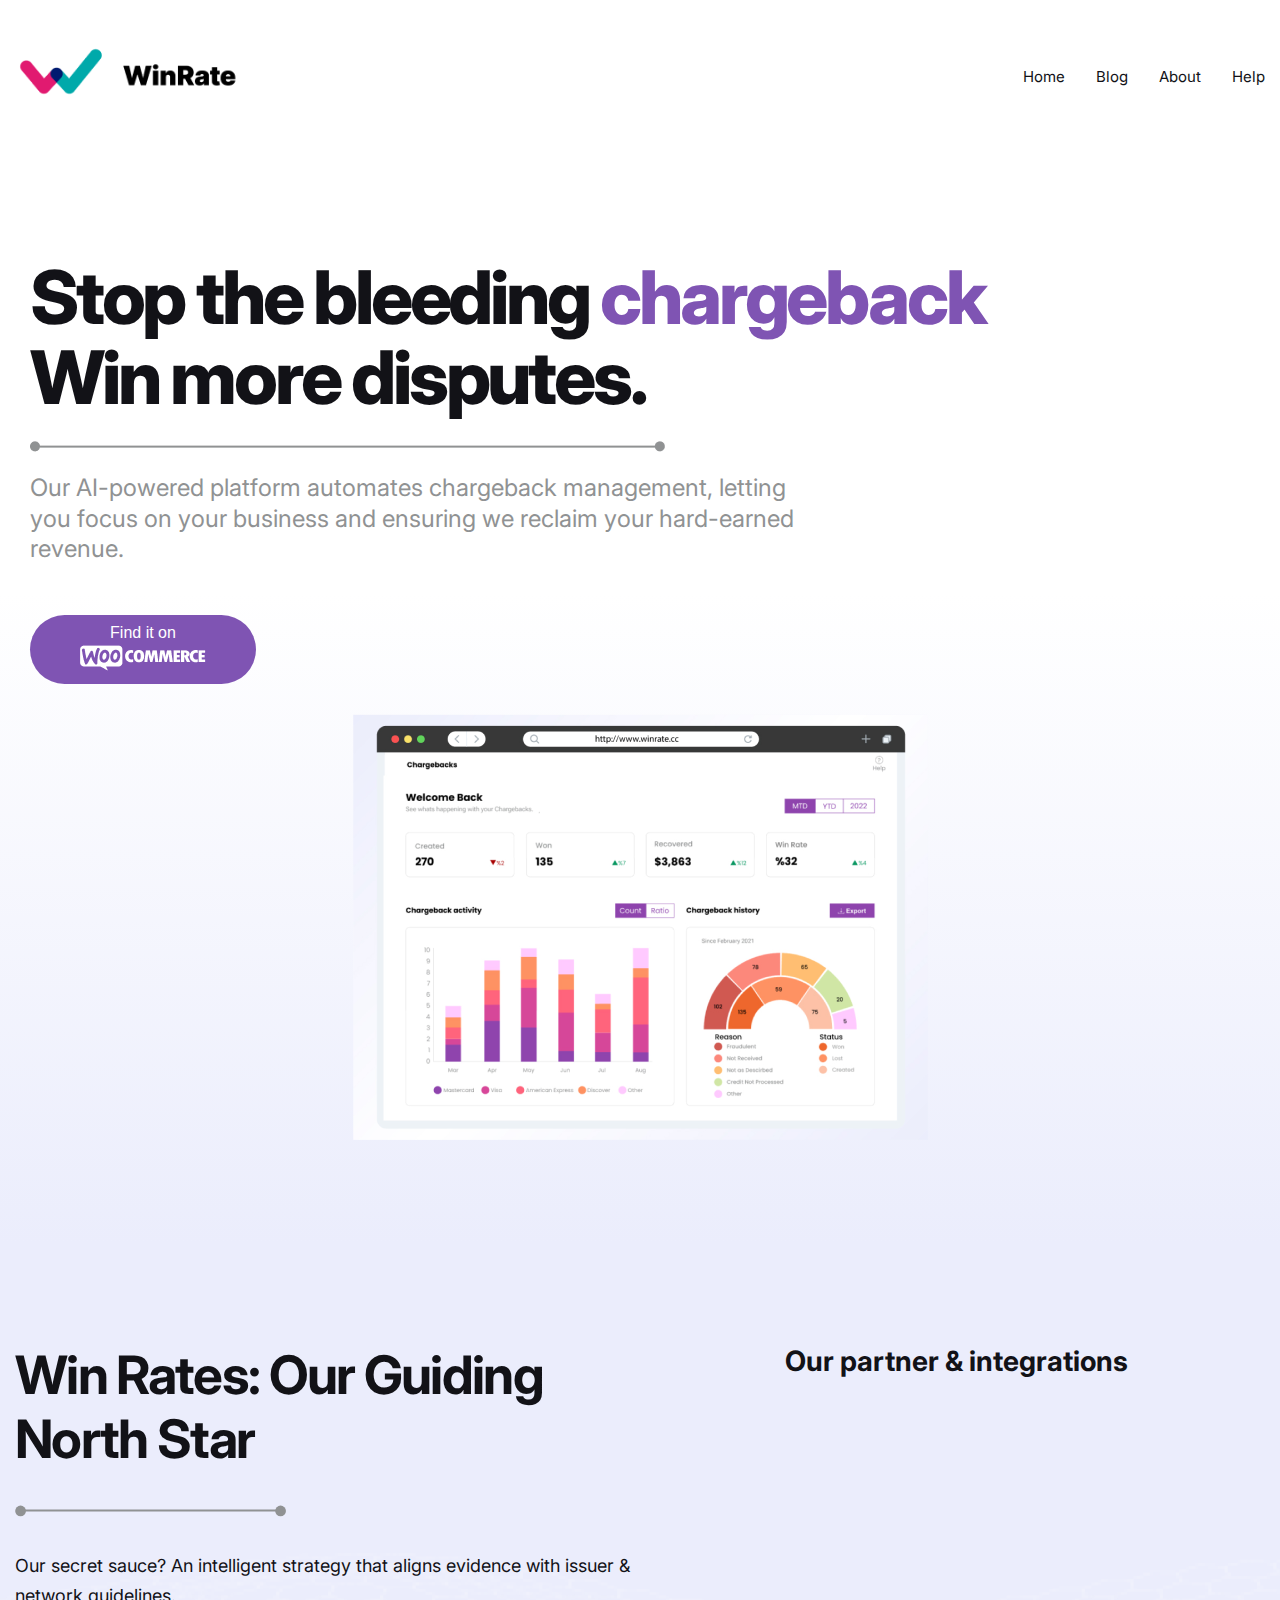
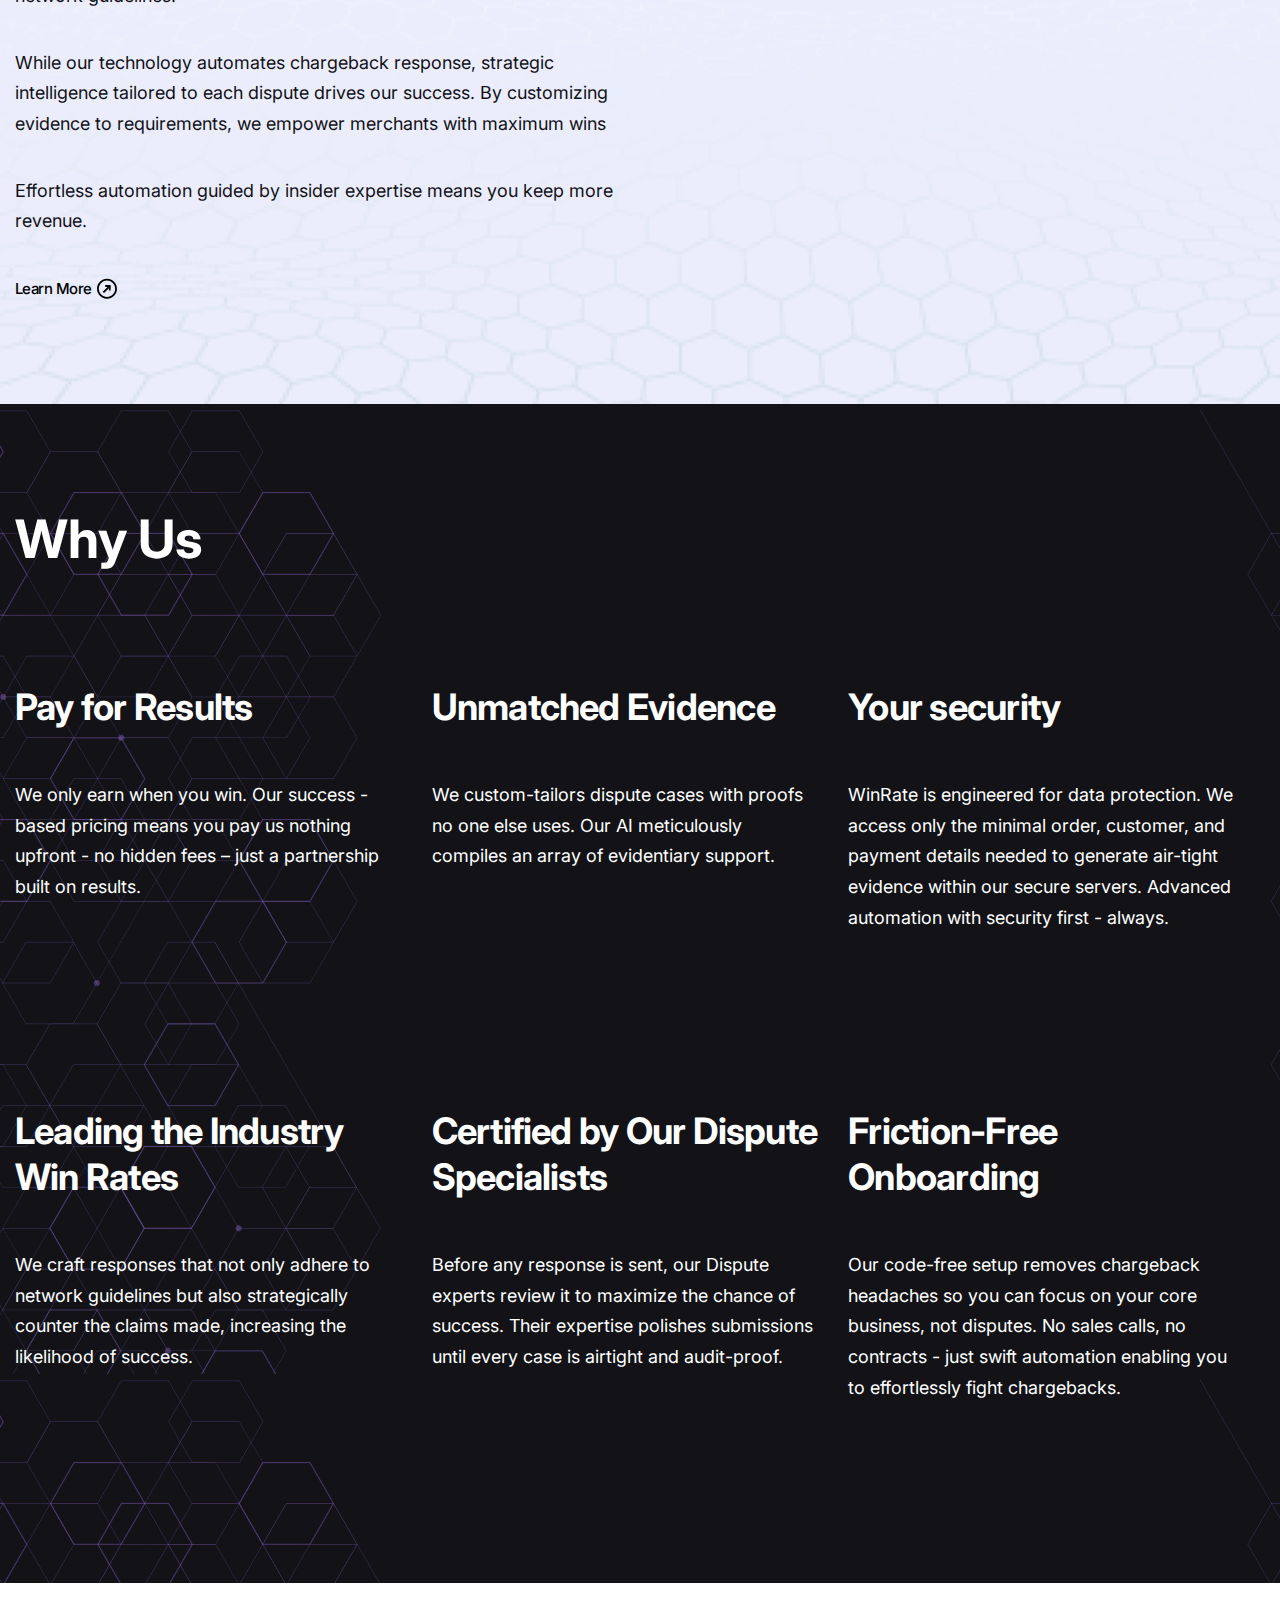
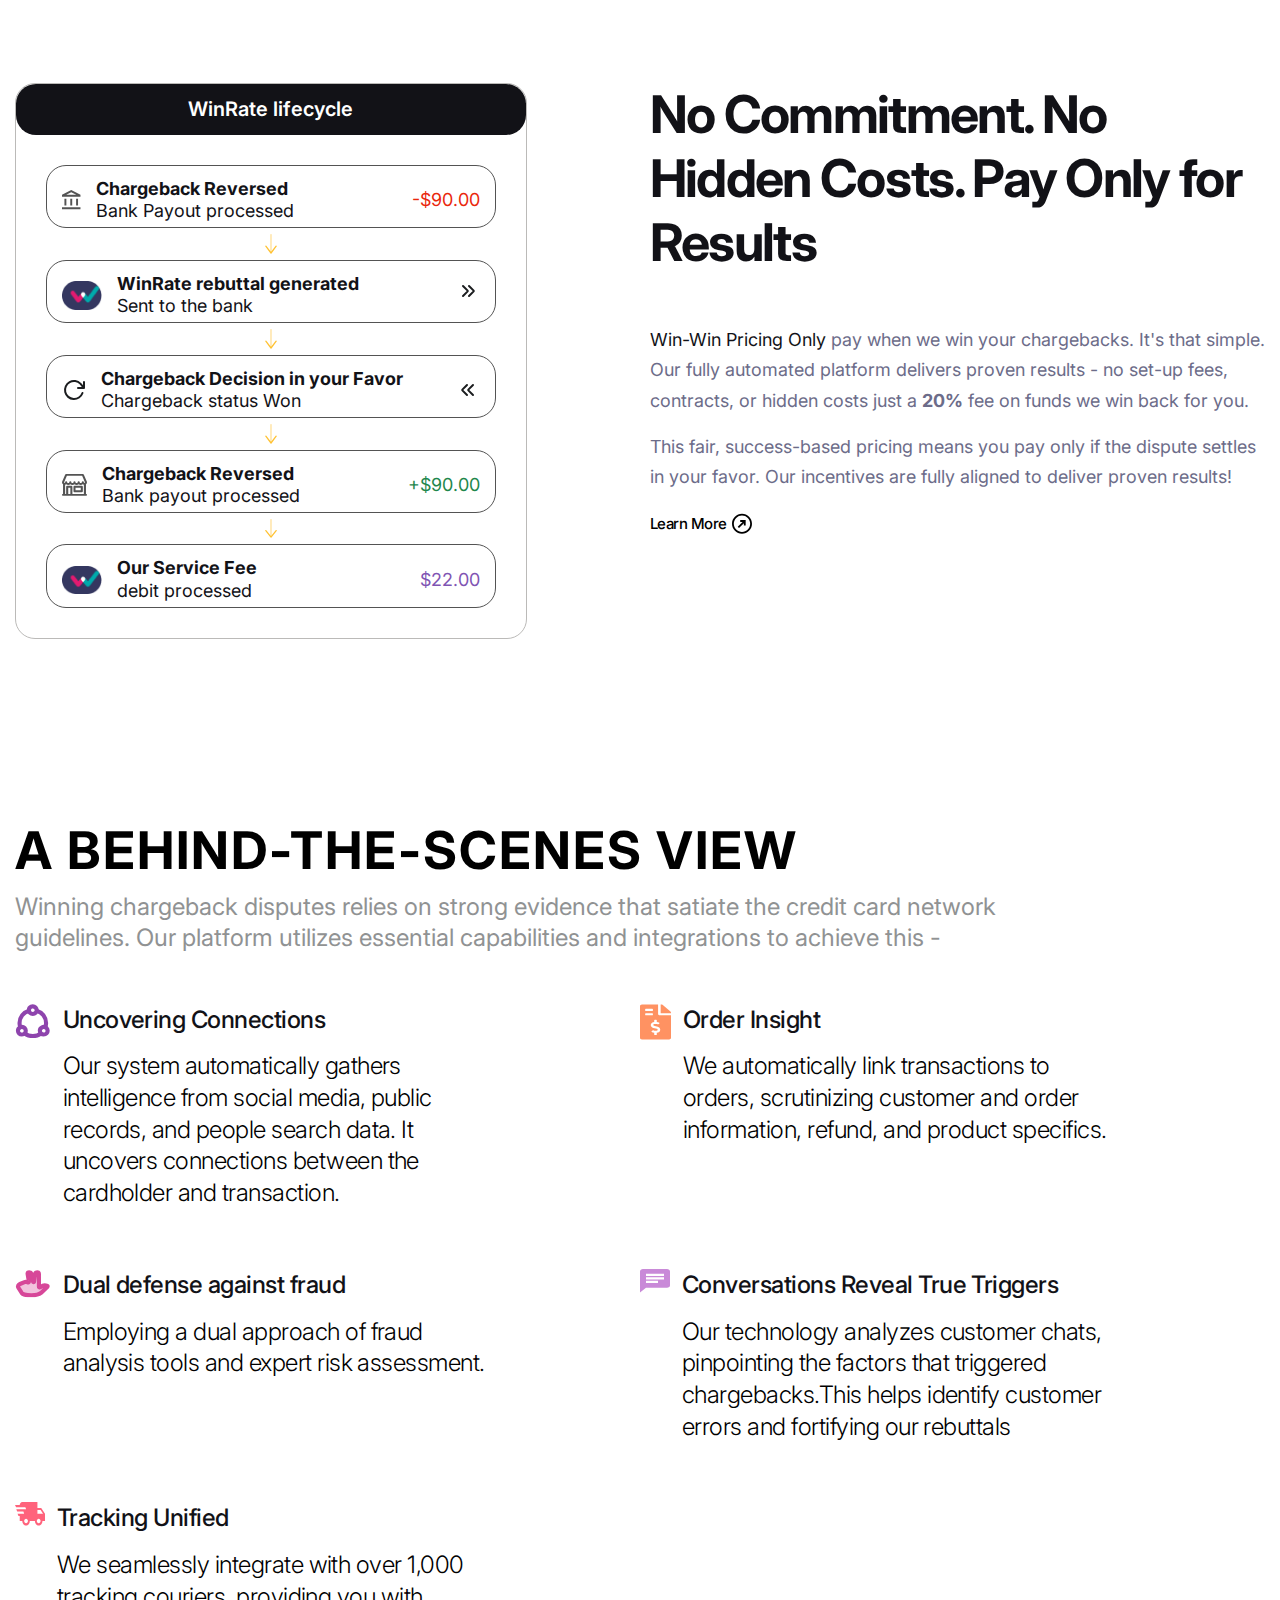
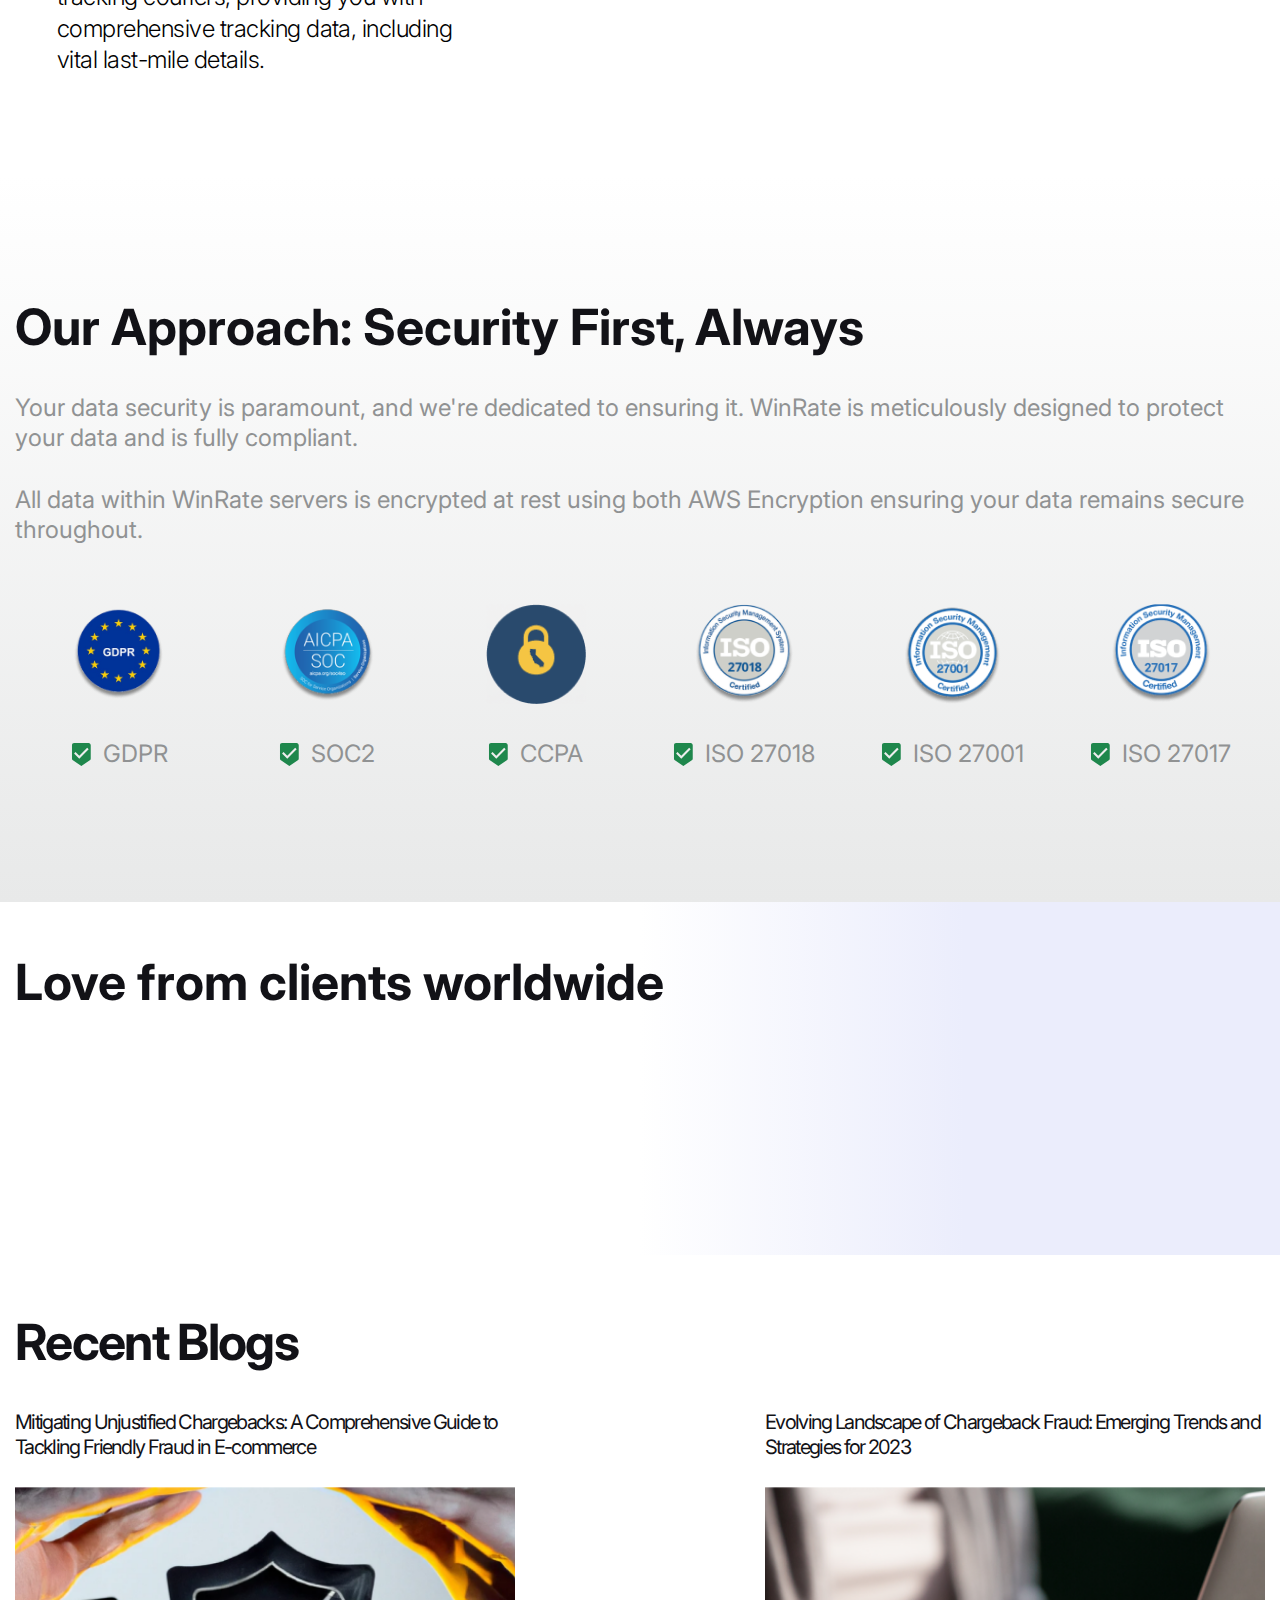
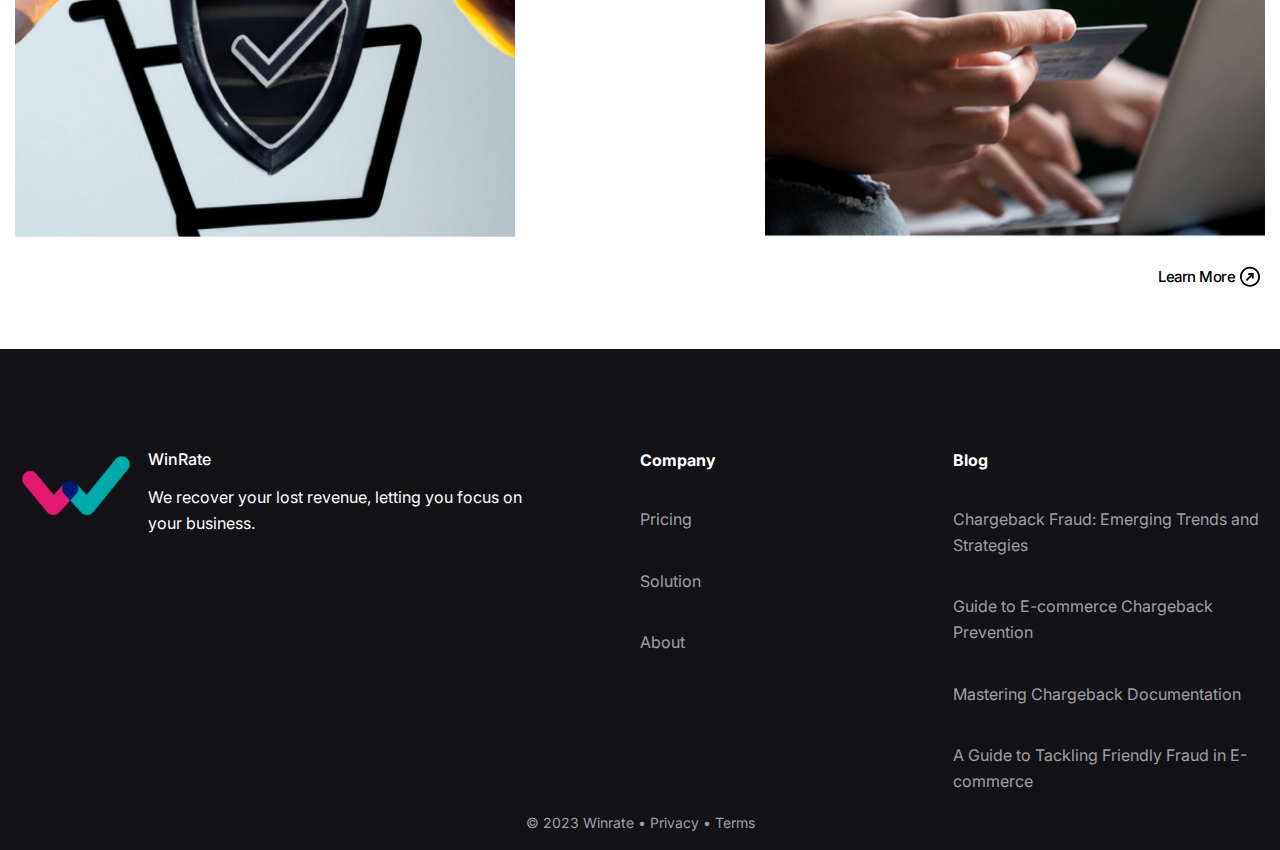
==== index.html @ 92dec9fa "Updated with new figma" ====
<!DOCTYPE html>
<html data-wf-domain="winrate.cc" data-wf-page="63db3bb6b0ab403797a33786" data-wf-site="63db3bb6b0ab4049eaa33785"
  data-wf-status="1">

<head>
  <meta charset="utf-8" />
  <title>WinRate</title>
  <meta
    content="Want the ultimate website for your SaaS Product or Start-up? Your search ends here. WinRate provides a complete toolkit to develop a powerful SaaS website that delivers top-notch performance."
    name="description" />
  <meta content="width=device-width, initial-scale=1" name="viewport" />
  <meta content="WinRate" name="Landing page" />
  <link href="assets/img/favicon.png" rel="shortcut icon" type="image/x-icon" />
  <link href="assets/css/style.css" rel="stylesheet" type="text/css" />
  <link rel="stylesheet" href="https://cdnjs.cloudflare.com/ajax/libs/OwlCarousel2/2.3.4/assets/owl.carousel.min.css"
    integrity="sha512-tS3S5qG0BlhnQROyJXvNjeEM4UpMXHrQfTGmbQ1gKmelCxlSEBUaxhRBj/EFTzpbP4RVSrpEikbmdJobCvhE3g=="
    crossorigin="anonymous" referrerpolicy="no-referrer" />
  <link rel="stylesheet"
    href="https://cdnjs.cloudflare.com/ajax/libs/OwlCarousel2/2.3.4/assets/owl.theme.default.min.css"
    integrity="sha512-sMXtMNL1zRzolHYKEujM2AqCLUR9F2C4/05cdbxjjLSRvMQIciEPCQZo++nk7go3BtSuK9kfa/s+a4f4i5pLkw=="
    crossorigin="anonymous" referrerpolicy="no-referrer" />
</head>

<body>
  <div class="linear-bg">
    <div class="container">
      <div class="header">
        <div>
          <a href="index.html" class="logo">
            <img src="assets/img/logo.png" alt="WinRate" />
          </a>
        </div>
        <div>
          <ul>
            <li><a href="#">Home</a></li>
            <li><a href="#">Blog</a></li>
            <li><a href="#">About</a></li>
            <li><a href="#">Help</a></li>
          </ul>
        </div>
      </div>
      <!-- banner  -->
      <div class="banner">
        <div class="container">
          <h1>
            Stop the bleeding <span>chargeback</span> <br /> Win more disputes.
          </h1>
          <img src="assets/img/line.png" alt="image" class="line" />
          <div class="content">
            <p>
              Our AI-powered platform automates chargeback management, letting you focus on your business and ensuring
              we reclaim your hard-earned revenue.
            </p>
            <button class="primary-btn">
              Find it on <br /><img src="assets/img/woo-commerce.png" alt="image" />
            </button>
          </div>
          <img src="assets/img/dashboard.png" alt="image" class="dashboard" />
        </div>
        <!--  -->

      </div>
    </div>
  </div>
  <div class="win-rate">
    <div class="container">
      <!-- Win Rates: Our Guiding North Star  -->
      <div class="win-rate-wrapper">
        <div class="win-rate-inner">
          <h2>Win Rates: Our Guiding North Star</h2>

          <svg width="271" height="12" viewBox="0 0 271 12" fill="none" xmlns="http://www.w3.org/2000/svg">
            <circle cx="265.582" cy="5.98535" r="5.36475" fill="#909293" />
            <circle cx="5.58154" cy="5.98535" r="5.36475" fill="#909293" />
            <line x1="9.36133" y1="5.5" x2="267.706" y2="5.5" stroke="#909293" stroke-width="2" />
          </svg>

          <p>
            Our secret sauce? An intelligent strategy that aligns
            evidence with issuer & network guidelines.
          </p>
          <p>
            While our technology automates chargeback response, strategic
            intelligence tailored to each dispute drives our
            success. By customizing evidence to requirements, we
            empower merchants with maximum wins
          </p>
          <p>
            Effortless automation guided by
            insider expertise means you keep more revenue.
          </p>
          <a href="#" class="learn-more">Learn More
            <svg xmlns="http://www.w3.org/2000/svg" width="30" height="29" viewBox="0 0 30 29" fill="none">
              <path
                d="M16.8513 16.5406H18.6692L18.6699 11.0849H13.2149L13.2155 12.9035L15.565 12.9041L10.7201 17.7491L12.0057 19.0347L16.8507 14.1898L16.8513 16.5406Z"
                fill="black" />
              <path fill-rule="evenodd" clip-rule="evenodd"
                d="M24.9998 14.7554C24.9998 9.23227 20.5231 4.75564 15 4.75564C9.47685 4.75564 5.00022 9.23227 5.00022 14.7554C5.00022 20.2786 9.47685 24.7552 15 24.7552C20.5231 24.7552 24.9998 20.2786 24.9998 14.7554ZM23.1819 14.7554C23.1819 12.5855 22.3199 10.5044 20.7855 8.96996C19.2511 7.43556 17.17 6.57355 15 6.57355C12.83 6.57355 10.7489 7.43556 9.21455 8.96996C7.68015 10.5044 6.81813 12.5855 6.81813 14.7554C6.81813 16.9254 7.68015 19.0065 9.21454 20.5409C10.7489 22.0753 12.83 22.9373 15 22.9373C17.17 22.9373 19.2511 22.0753 20.7855 20.5409C22.3199 19.0065 23.1819 16.9254 23.1819 14.7554Z"
                fill="black" />
            </svg></a>
        </div>
        <div class="win-rate-inner">
          <h3>Our partner & integrations</h3>
          <div class="right-inner">
            <div class="owl-carousel owl-theme owl-carousel-right">
              <div class="item">
                <div class="item-inner">
                  <img src="assets/img/slide-1.png" alt="image">
                </div>
              </div>
              <div class="item">
                <div class="item-inner">
                  <img src="assets/img/slide-2.png" alt="image">
                </div>
              </div>
              <div class="item">
                <div class="item-inner">
                  <img src="assets/img/slide-3.png" alt="image">
                </div>
              </div>
              <div class="item">
                <div class="item-inner">
                  <img src="assets/img/slide-4.png" alt="image">
                </div>
              </div>
              <div class="item">
                <div class="item-inner">
                  <img src="assets/img/slide-5.png" alt="image">
                </div>
              </div>

            </div>
            <div class="owl-carousel owl-theme owl-carousel-left">
              <div class="item">
                <div class="item-inner">
                  <img src="assets/img/slide-3.png" alt="image">
                </div>
              </div>
              <div class="item">
                <div class="item-inner">
                  <img src="assets/img/slide-1.png" alt="image">
                </div>
              </div>
              <div class="item">
                <div class="item-inner">
                  <img src="assets/img/slide-5.png" alt="image">
                </div>
              </div>
              <div class="item">
                <div class="item-inner">
                  <img src="assets/img/slide-2.png" alt="image">
                </div>
              </div>

              <div class="item">
                <div class="item-inner">
                  <img src="assets/img/slide-4.png" alt="image">
                </div>
              </div>


            </div>
            <div class="owl-carousel owl-theme owl-carousel-right">

              <div class="item">
                <div class="item-inner">
                  <img src="assets/img/slide-2.png" alt="image">
                </div>
              </div>
              <div class="item">
                <div class="item-inner">
                  <img src="assets/img/slide-3.png" alt="image">
                </div>
              </div>

              <div class="item">
                <div class="item-inner">
                  <img src="assets/img/slide-4.png" alt="image">
                </div>
              </div>
              <div class="item">
                <div class="item-inner">
                  <img src="assets/img/slide-5.png" alt="image">
                </div>
              </div>

            </div>
            <div class="owl-carousel owl-theme owl-carousel-left">
              <div class="item">
                <div class="item-inner">
                  <img src="assets/img/slide-5.png" alt="image">
                </div>
              </div>
              <div class="item">
                <div class="item-inner">
                  <img src="assets/img/slide-3.png" alt="image">
                </div>
              </div>
              <div class="item">
                <div class="item-inner">
                  <img src="assets/img/slide-1.png" alt="image">
                </div>
              </div>
              <div class="item">
                <div class="item-inner">
                  <img src="assets/img/slide-2.png" alt="image">
                </div>
              </div>

              <div class="item">
                <div class="item-inner">
                  <img src="assets/img/slide-4.png" alt="image">
                </div>
              </div>


            </div>
          </div>
        </div>
      </div>
    </div>
  </div>
  <!--  -->
  <!-- why us -->
  <div class="why-us">
    <div class="container">
      <h2>Why Us</h2>
      <ul>
        <li>
          <h3>Pay for Results</h3>
          <p>
            We only earn when you win. Our success -based pricing means you
            pay us nothing upfront - no hidden fees – just a partnership built
            on results.
          </p>
        </li>
        <li>
          <h3>Unmatched Evidence</h3>
          <p>
            We custom-tailors dispute cases with proofs no one else uses. Our
            AI meticulously compiles an array of evidentiary support.
          </p>
        </li>
        <li>
          <h3>Your security</h3>
          <p>
            WinRate is engineered for data protection. We access only the
            minimal order, customer, and payment details needed to generate
            air-tight evidence within our secure servers. Advanced automation
            with security first - always.
          </p>
        </li>
        <li>
          <h3>Leading the Industry Win Rates</h3>
          <p>
            We craft responses that not only adhere to network guidelines but
            also strategically counter the claims made, increasing the
            likelihood of success.
          </p>
        </li>
        <li>
          <h3>Certified by Our Dispute Specialists</h3>
          <p>
            Before any response is sent, our Dispute experts review it to
            maximize the chance of success. Their expertise polishes
            submissions until every case is airtight and audit-proof.
          </p>
        </li>
        <li>
          <h3>Friction-Free Onboarding</h3>
          <p>
            Our code-free setup removes chargeback headaches so you can focus
            on your core business, not disputes. No sales calls, no contracts
            - just swift automation enabling you to effortlessly fight
            chargebacks.
          </p>
        </li>
      </ul>
    </div>
  </div>
  <!--  -->
  <!-- No Commitment  -->
  <div class="no-commitment">
    <div class="container">
      <div class="no-commitment-wrapper">
        <div class="left">
          <div class="heading">WinRate lifecycle</div>
          <div class="left-inner">
            <div class="inner-wrapper">
              <div class="content">
                <svg xmlns="http://www.w3.org/2000/svg" width="19" height="20" viewBox="0 0 19 20" fill="none">
                  <path d="M4.375 8.65229H2.43056V15.3818H4.375V8.65229ZM10.2083 8.65229H8.26389V15.3818H10.2083V8.65229ZM18.4722 17.3046H0V19.2273H18.4722V17.3046ZM16.0417 8.65229H14.0972V15.3818H16.0417V8.65229ZM9.23611 2.17269L14.3014 4.80683H4.17083L9.23611 2.17269ZM9.23611 0L0 4.80683V6.72956H18.4722V4.80683L9.23611 0Z" fill="#545454"/>
                </svg>
                <div>
                  <p>Chargeback Reversed</p>
                  <p>Bank Payout processed</p>
                </div>
              </div>
              <span class="red">-$90.00</span>
            </div>
            <img class="arrow-image" src="assets/img/down-arrow.svg" alt="image" />
            <div class="inner-wrapper">
              <div class="content">
                <img src="assets/img/lifestyle-1.png" alt="image" />
                <div>
                  <p>WinRate rebuttal generated </p>
                  <p>Sent to the bank</p>
                </div>
              </div>
              <span><svg xmlns="http://www.w3.org/2000/svg" width="24" height="24" viewBox="0 0 24 24" fill="none">
                <path d="M13 17L17.6464 12.3536C17.8417 12.1583 17.8417 11.8417 17.6464 11.6464L13 7M7 17L11.6464 12.3536C11.8417 12.1583 11.8417 11.8417 11.6464 11.6464L7 7" stroke="#1B1D1F" stroke-width="2" stroke-linecap="round"/>
              </svg></span>
            </div>
            <img class="arrow-image" src="assets/img/down-arrow.svg" alt="image" />
            <div class="inner-wrapper">
              <div class="content">
                <svg xmlns="http://www.w3.org/2000/svg" width="24" height="24" viewBox="0 0 24 24" fill="none">
                  <path d="M21.9999 4.00001V10M21.9999 10H15.9999M21.9999 10L18.3699 5.64001C16.9905 4.25975 15.1999 3.3652 13.2678 3.09116C11.3358 2.81711 9.36705 3.17843 7.65823 4.12065C5.94942 5.06288 4.59313 6.53496 3.79374 8.31508C2.99436 10.0952 2.79519 12.0869 3.22625 13.9901C3.6573 15.8932 4.69524 17.6047 6.18363 18.8667C7.67203 20.1286 9.53026 20.8726 11.4783 20.9866C13.4263 21.1006 15.3586 20.5783 16.984 19.4985C18.6094 18.4187 19.8399 16.8399 20.4899 15" stroke="#1B1D1F" stroke-width="2" stroke-linecap="round" stroke-linejoin="round"/>
                </svg>
                <div>
                  <p>Chargeback Decision in your Favor</p>
                  <p>Chargeback status Won</p>
                </div>
              </div>
              <svg xmlns="http://www.w3.org/2000/svg" width="24" height="24" viewBox="0 0 24 24" fill="none">
                <path d="M10.9999 7L6.35348 11.6464C6.15822 11.8417 6.15822 12.1583 6.35348 12.3536L10.9999 17M16.9999 7L12.3535 11.6464C12.1582 11.8417 12.1582 12.1583 12.3535 12.3536L16.9999 17" stroke="#1B1D1F" stroke-width="2" stroke-linecap="round"/>
              </svg>
            </div>
            <img class="arrow-image" src="assets/img/down-arrow.svg" alt="image" />
            <div class="inner-wrapper">
              <div class="content">
                <svg xmlns="http://www.w3.org/2000/svg" width="25" height="22" viewBox="0 0 25 22" fill="none">
                  <path d="M25 8.1851C25 8.07141 24.9674 7.94352 24.9023 7.80142L21.7773 0.554199C21.6471 0.184733 21.3379 0 20.8496 0H4.15039C3.66211 0 3.35286 0.184733 3.22266 0.554199L0.0976562 7.80142C0.0325521 7.94352 0 8.07141 0 8.1851C0 9.15139 0.341797 9.87611 1.02539 10.3593V19.9938C0.732422 19.9938 0.488281 20.0791 0.292969 20.2496C0.0976562 20.4201 0 20.6475 0 20.9317C0 21.1875 0.0976562 21.4006 0.292969 21.5711C0.488281 21.7417 0.732422 21.8269 1.02539 21.8269H23.9746C24.2676 21.8269 24.5117 21.7417 24.707 21.5711C24.9023 21.4006 25 21.1875 25 20.9317C25 20.6475 24.9023 20.4201 24.707 20.2496C24.5117 20.0791 24.2676 19.9938 23.9746 19.9938V10.3593C24.6582 9.87611 25 9.15139 25 8.1851ZM8.34961 19.9938H6.25V13.6418H8.34961V19.9938ZM21.875 19.9938H10.4004V12.7466C10.4004 12.1213 10.0586 11.8087 9.375 11.8087H5.22461C4.50846 11.8087 4.15039 12.1213 4.15039 12.7466V19.9938H3.125V10.8282C3.54818 10.7429 3.92253 10.5582 4.24805 10.274C4.83398 10.7003 5.5013 10.9135 6.25 10.9135C7.09635 10.9135 7.79622 10.6719 8.34961 10.1887C8.83789 10.6719 9.52148 10.9135 10.4004 10.9135C11.2467 10.9135 11.9466 10.6719 12.5 10.1887C13.0534 10.6719 13.7533 10.9135 14.5996 10.9135C15.4785 10.9135 16.1621 10.6719 16.6504 10.1887C17.2038 10.6719 17.9036 10.9135 18.75 10.9135C19.4987 10.9135 20.166 10.7003 20.752 10.274C21.0775 10.5582 21.4518 10.7429 21.875 10.8282V19.9938ZM22.4121 9.08034C22.054 9.08034 21.875 8.78193 21.875 8.1851C21.875 7.58827 21.5332 7.28985 20.8496 7.28985C20.1335 7.28985 19.7754 7.58827 19.7754 8.1851C19.7754 8.78193 19.4336 9.08034 18.75 9.08034C18.0664 9.08034 17.7246 8.78193 17.7246 8.1851C17.7246 7.58827 17.3665 7.28985 16.6504 7.28985C15.9668 7.28985 15.625 7.58827 15.625 8.1851C15.625 8.78193 15.2832 9.08034 14.5996 9.08034C13.8835 9.08034 13.5254 8.78193 13.5254 8.1851C13.5254 7.58827 13.1836 7.28985 12.5 7.28985C11.8164 7.28985 11.4746 7.58827 11.4746 8.1851C11.4746 8.78193 11.1165 9.08034 10.4004 9.08034C9.7168 9.08034 9.375 8.78193 9.375 8.1851C9.375 7.58827 9.0332 7.28985 8.34961 7.28985C7.63346 7.28985 7.27539 7.58827 7.27539 8.1851C7.27539 8.78193 6.93359 9.08034 6.25 9.08034C5.56641 9.08034 5.22461 8.78193 5.22461 8.1851C5.22461 7.58827 4.86654 7.28985 4.15039 7.28985C3.4668 7.28985 3.125 7.58827 3.125 8.1851C3.125 8.78193 2.94596 9.08034 2.58789 9.08034C2.36003 9.08034 2.19727 8.83877 2.09961 8.35562L4.88281 1.83312H20.1172L22.9004 8.35562C22.8027 8.83877 22.64 9.08034 22.4121 9.08034ZM19.7754 11.8087H12.5C11.8164 11.8087 11.4746 12.1213 11.4746 12.7466V17.2654C11.4746 17.8907 11.8164 18.2033 12.5 18.2033H19.7754C20.4915 18.2033 20.8496 17.8907 20.8496 17.2654V12.7466C20.8496 12.1213 20.4915 11.8087 19.7754 11.8087ZM18.75 16.3702H13.5254V13.6418H18.75V16.3702Z" fill="#545454"/>
                </svg>
                <div>
                  <p>Chargeback Reversed</p>
                  <p>Bank payout processed </p>
                </div>
              </div>
              <span class="green">+$90.00</span>
            </div>
            <img class="arrow-image" src="assets/img/down-arrow.svg" alt="image" />
            <div class="inner-wrapper">
              <div class="content">
                <img src="assets/img/lifestyle-1.png" alt="image" />
                <div>
                  <p>Our Service Fee</p>
                  <p>debit processed</p>
                </div>
              </div>
              <span class="purple">$22.00</span>
            </div>
          </div>
        </div>
        <div class="right">
          <h2>No Commitment. No Hidden Costs. Pay Only for Results</h2>
          <p>
            Win-Win Pricing Only
            <span>
              pay when we win your chargebacks. It's that simple. Our fully
              automated platform delivers proven results - no set-up fees,
              contracts, or hidden costs just a <b>20%</b> fee on funds we win
              back for you.</span>
          </p>
          <p>
            <span>This fair, success-based pricing means you pay only if the
              dispute settles in your favor. Our incentives are fully aligned
              to deliver proven results!</span>
          </p>
          <a href="#" class="learn-more">Learn More <svg xmlns="http://www.w3.org/2000/svg" width="30" height="29" viewBox="0 0 30 29" fill="none">
            <path d="M16.8513 16.5406H18.6692L18.6699 11.0849H13.2149L13.2155 12.9035L15.565 12.9041L10.7201 17.7491L12.0057 19.0347L16.8507 14.1898L16.8513 16.5406Z" fill="black"/>
            <path fill-rule="evenodd" clip-rule="evenodd" d="M24.9998 14.7554C24.9998 9.23227 20.5231 4.75564 15 4.75564C9.47685 4.75564 5.00022 9.23227 5.00022 14.7554C5.00022 20.2786 9.47685 24.7552 15 24.7552C20.5231 24.7552 24.9998 20.2786 24.9998 14.7554ZM23.1819 14.7554C23.1819 12.5855 22.3199 10.5044 20.7855 8.96996C19.2511 7.43556 17.17 6.57355 15 6.57355C12.83 6.57355 10.7489 7.43556 9.21455 8.96996C7.68015 10.5044 6.81813 12.5855 6.81813 14.7554C6.81813 16.9254 7.68015 19.0065 9.21454 20.5409C10.7489 22.0753 12.83 22.9373 15 22.9373C17.17 22.9373 19.2511 22.0753 20.7855 20.5409C22.3199 19.0065 23.1819 16.9254 23.1819 14.7554Z" fill="black"/>
            </svg></a>
        </div>
      </div>
    </div>
  </div>
  <!--  -->
   <!-- A behind-the-scenes view  -->
   <div class="container">
    <div class="behind-the-scenes-view">
      <h2>A behind-the-scenes view</h2>
      <p>
        Winning chargeback disputes relies on strong evidence that satiate the
        credit card network guidelines. Our platform utilizes essential
        capabilities and integrations to achieve this -
      </p>
      <ul>
        <li>
          <svg xmlns="http://www.w3.org/2000/svg" width="36" height="35" viewBox="0 0 36 35" fill="none">
            <path d="M9.71094 29.4058C11.9931 31.1545 14.8718 32.1975 18.0004 32.1975C21.129 32.1975 24.0077 31.1545 26.2899 29.4058" fill="white"/>
            <path d="M9.71094 29.4058C11.9931 31.1545 14.8718 32.1975 18.0004 32.1975C21.129 32.1975 24.0077 31.1545 26.2899 29.4058" stroke="#8E44AD" stroke-width="4.16667"/>
            <path d="M14.0538 6.61865C8.56795 8.26106 4.58008 13.2371 4.58008 19.1208C4.58008 20.6014 4.83262 22.0246 5.29803 23.3516" fill="white"/>
            <path d="M14.0538 6.61865C8.56795 8.26106 4.58008 13.2371 4.58008 19.1208C4.58008 20.6014 4.83262 22.0246 5.29803 23.3516" stroke="#8E44AD" stroke-width="4.16667"/>
            <path d="M21.9473 6.61865C27.4331 8.26106 31.4209 13.2371 31.4209 19.1208C31.4209 20.6014 31.1684 22.0246 30.703 23.3516" fill="white"/>
            <path d="M21.9473 6.61865C27.4331 8.26106 31.421 13.2371 31.421 19.1208C31.421 20.6014 31.1684 22.0246 30.703 23.3516" stroke="#8E44AD" stroke-width="4.16667"/>
            <path d="M33.0002 26.8134C33.0002 27.8454 32.583 28.7824 31.9042 29.4732C31.1856 30.2044 30.1738 30.6596 29.0528 30.6596C26.8728 30.6596 25.1055 28.9376 25.1055 26.8134C25.1055 25.2672 26.0419 23.9341 27.3923 23.3231C27.897 23.0947 28.4597 22.9673 29.0528 22.9673C31.2329 22.9673 33.0002 24.6893 33.0002 26.8134Z" fill="white" stroke="#8E44AD" stroke-width="4.16667" stroke-linecap="round" stroke-linejoin="round"/>
            <path d="M10.8947 26.8134C10.8947 27.8454 10.4776 28.7824 9.79871 29.4732C9.08013 30.2044 8.06834 30.6596 6.94737 30.6596C4.7673 30.6596 3 28.9376 3 26.8134C3 25.2672 3.93643 23.9341 5.28684 23.3231C5.79161 23.0947 6.35421 22.9673 6.94737 22.9673C9.12742 22.9673 10.8947 24.6893 10.8947 26.8134Z" fill="white" stroke="#8E44AD" stroke-width="4.16667" stroke-linecap="round" stroke-linejoin="round"/>
            <path d="M21.9475 6.04391C21.9475 7.07591 21.5303 8.01291 20.8514 8.70368C20.1329 9.43483 19.1211 9.89006 18.0001 9.89006C15.8201 9.89006 14.0527 8.16806 14.0527 6.04391C14.0527 4.49768 14.9891 3.16457 16.3396 2.5536C16.8443 2.32523 17.407 2.19775 18.0001 2.19775C20.1802 2.19775 21.9475 3.91974 21.9475 6.04391Z" fill="white" stroke="#8E44AD" stroke-width="4.16667" stroke-linecap="round" stroke-linejoin="round"/>
          </svg>
          <div class="content">
            <h4>Uncovering Connections</h4>
            <span>Our system automatically gathers intelligence from social
              media, public records, and people search data. It uncovers
              connections between the cardholder and transaction.</span>
          </div>
        </li>
        <li>
          <svg xmlns="http://www.w3.org/2000/svg" width="31" height="36" viewBox="0 0 31 36" fill="none">
            <path d="M30.4349 7.55273L22.5315 0.853516C22.1682 0.545898 21.6758 0.375 21.1591 0.375H20.6667V9.125H31V8.70801C31 8.27734 30.7982 7.86035 30.4349 7.55273ZM18.0833 9.67188V0.375H1.9375C0.863802 0.375 0 1.10645 0 2.01562V33.7344C0 34.6436 0.863802 35.375 1.9375 35.375H29.0625C30.1362 35.375 31 34.6436 31 33.7344V11.3125H20.0208C18.9552 11.3125 18.0833 10.5742 18.0833 9.67188ZM5.16667 5.29688C5.16667 4.99473 5.45568 4.75 5.8125 4.75H12.2708C12.6277 4.75 12.9167 4.99473 12.9167 5.29688V6.39062C12.9167 6.69277 12.6277 6.9375 12.2708 6.9375H5.8125C5.45568 6.9375 5.16667 6.69277 5.16667 6.39062V5.29688ZM5.16667 10.7656V9.67188C5.16667 9.36973 5.45568 9.125 5.8125 9.125H12.2708C12.6277 9.125 12.9167 9.36973 12.9167 9.67188V10.7656C12.9167 11.0678 12.6277 11.3125 12.2708 11.3125H5.8125C5.45568 11.3125 5.16667 11.0678 5.16667 10.7656ZM16.7917 28.8043V30.4531C16.7917 30.7553 16.5027 31 16.1458 31H14.8542C14.4973 31 14.2083 30.7553 14.2083 30.4531V28.7927C13.2969 28.753 12.4105 28.4837 11.6759 28.0168C11.361 27.8165 11.3449 27.4173 11.6298 27.1869L12.5784 26.4206C12.802 26.2401 13.1346 26.2319 13.3962 26.3707C13.7086 26.5361 14.063 26.625 14.4311 26.625H16.7004C17.2252 26.625 17.653 26.2203 17.653 25.7233C17.653 25.3166 17.3616 24.9584 16.9451 24.8531L13.3122 23.9303C11.8115 23.5488 10.7628 22.3293 10.7628 20.9642C10.7628 19.288 12.3007 17.9263 14.2075 17.8832V16.2344C14.2075 15.9322 14.4965 15.6875 14.8534 15.6875H16.145C16.5018 15.6875 16.7909 15.9322 16.7909 16.2344V17.8948C17.7023 17.9345 18.5887 18.2031 19.3233 18.6707C19.6382 18.871 19.6543 19.2702 19.3693 19.5006L18.4208 20.2669C18.1972 20.4474 17.8646 20.4556 17.603 20.3168C17.2906 20.1507 16.9362 20.0625 16.568 20.0625H14.2987C13.774 20.0625 13.3461 20.4672 13.3461 20.9642C13.3461 21.3709 13.6376 21.7291 14.0541 21.8344L17.687 22.7572C19.1877 23.1387 20.2364 24.3582 20.2364 25.7233C20.2364 27.4002 18.6985 28.7612 16.7917 28.8043Z" fill="#FF9262"/>
          </svg>
          <div class="content">
            <h4>Order Insight</h4>
            <span>We automatically link transactions to orders, scrutinizing
              customer and order information, refund, and product specifics.
            </span>
          </div>
        </li>
        <li>
          <svg xmlns="http://www.w3.org/2000/svg" width="36" height="29" viewBox="0 0 36 29" fill="none">
            <mask id="mask0_151_3882" style="mask-type:luminance" maskUnits="userSpaceOnUse" x="0" y="0" width="36" height="29">
              <path d="M6.78418 24.0566L3.38135 18.783C2.95129 18.1165 2.88235 17.3596 3.18788 16.6588C3.4934 15.958 4.15166 15.3633 5.03512 14.9899L9.62608 13.0495C10.018 12.8837 10.4661 12.7981 10.9214 12.8021C11.3766 12.8061 11.8216 12.8994 12.2078 13.072L12.777 13.3268C12.9095 13.3862 13.0626 13.4175 13.2189 13.4173C13.3752 13.417 13.5282 13.3851 13.6602 13.3253C13.7922 13.2655 13.8979 13.1802 13.9651 13.0793C14.0322 12.9784 14.0581 12.8659 14.0397 12.7549L12.7066 4.65243C12.6684 4.41988 12.7043 4.18416 12.8116 3.96296C12.9189 3.74175 13.0949 3.54081 13.3264 3.37522C13.5778 3.19526 13.9132 3.08796 14.2683 3.07386C14.6234 3.05975 14.9733 3.13983 15.2511 3.29876L15.5642 3.47775C16.0458 3.75349 16.3668 4.14747 16.4649 4.58309L18.32 12.8094C18.3376 12.8906 18.3961 12.9645 18.4846 13.0169C18.573 13.0694 18.6852 13.0969 18.8001 13.0943C18.9149 13.0917 19.0245 13.0591 19.108 13.0027C19.1916 12.9463 19.2434 12.8699 19.2537 12.7881L20.3541 4.65421C20.386 4.41754 20.484 4.18786 20.6423 3.97876C20.8006 3.76966 21.0158 3.58539 21.2754 3.43685L21.4461 3.33906C21.7431 3.16914 22.1172 3.08352 22.497 3.09861C22.8767 3.1137 23.2353 3.22844 23.5042 3.42085C23.9392 3.73141 24.1836 4.1534 24.1836 4.59316V17.7861C24.1835 17.8977 24.2275 18.0071 24.3105 18.1016C24.3934 18.1962 24.5121 18.272 24.6527 18.3204C24.7933 18.3689 24.9501 18.3879 25.1052 18.3754C25.2602 18.3628 25.4072 18.3192 25.5291 18.2496L28.3263 16.6482C29.6959 15.8647 31.5369 16.3761 32.6803 16.9119C33.044 17.082 33.0979 17.4341 32.8394 17.6842L26.2549 24.0566C26.2549 24.0566 23.355 26.4273 16.7267 26.4273C10.0983 26.4273 7.33681 24.8466 6.78418 24.0566Z" fill="#555555" stroke="white" stroke-width="4.16667" stroke-linecap="round" stroke-linejoin="round"/>
            </mask>
            <g mask="url(#mask0_151_3882)">
              <path d="M-2.33008 0.349609H37.44V28.798H-2.33008V0.349609Z" fill="#D74799"/>
            </g>
          </svg>
          <div class="content">
            <h4>Dual defense against fraud</h4>
            <span>Employing a dual approach of fraud analysis tools and expert
              risk assessment.
            </span>
          </div>
        </li>
        <li>
          <svg xmlns="http://www.w3.org/2000/svg" width="30" height="24" viewBox="0 0 30 24" fill="none">
            <path d="M6 14.0858H18V11.7503H6V14.0858ZM6 10.5825H24V8.24702H6V10.5825ZM6 7.07927H24V4.74377H6V7.07927ZM0 23.4278V2.40826C0 1.766 0.294 1.21599 0.882 0.758226C1.47 0.300467 2.176 0.0719774 3 0.0727559H27C27.825 0.0727559 28.5315 0.301635 29.1195 0.759394C29.7075 1.21715 30.001 1.76678 30 2.40826V16.4213C30 17.0636 29.706 17.6136 29.118 18.0713C28.53 18.5291 27.824 18.7576 27 18.7568H6L0 23.4278Z" fill="#C98AD8"/>
          </svg>
          <div class="content">
            <h4>Conversations Reveal True Triggers</h4>
            <span>Our technology analyzes customer chats, pinpointing the factors
              that triggered chargebacks.This helps identify customer errors
              and fortifying our rebuttals
            </span>
          </div>
        </li>
        <li>
          <svg xmlns="http://www.w3.org/2000/svg" width="30" height="24" viewBox="0 0 30 24" fill="none">
            <path d="M3.47368 13.9398L2.52632 11.7503H9.15789L8.4 9.56074H2.21053L1.26316 7.37121H11.1158L10.3579 5.18167H1.08632L0 2.99214H4.73684C4.73684 2.21787 5.00301 1.47531 5.47678 0.927821C5.95056 0.380331 6.59314 0.0727539 7.26316 0.0727539H22.4211V5.91152H26.2105L30 11.7503V19.0487H27.4737C27.4737 20.2101 27.0744 21.324 26.3638 22.1452C25.6531 22.9664 24.6892 23.4278 23.6842 23.4278C22.6792 23.4278 21.7153 22.9664 21.0046 22.1452C20.294 21.324 19.8947 20.2101 19.8947 19.0487H14.8421C14.8421 20.2101 14.4429 21.324 13.7322 22.1452C13.0215 22.9664 12.0577 23.4278 11.0526 23.4278C10.0476 23.4278 9.08373 22.9664 8.37307 22.1452C7.6624 21.324 7.26316 20.2101 7.26316 19.0487H4.73684V13.9398H3.47368ZM23.6842 21.2383C24.1867 21.2383 24.6687 21.0076 25.024 20.597C25.3793 20.1863 25.5789 19.6294 25.5789 19.0487C25.5789 18.468 25.3793 17.9111 25.024 17.5005C24.6687 17.0899 24.1867 16.8592 23.6842 16.8592C23.1817 16.8592 22.6998 17.0899 22.3444 17.5005C21.9891 17.9111 21.7895 18.468 21.7895 19.0487C21.7895 19.6294 21.9891 20.1863 22.3444 20.597C22.6998 21.0076 23.1817 21.2383 23.6842 21.2383ZM25.5789 8.10105H22.4211V11.7503H28.0547L25.5789 8.10105ZM11.0526 21.2383C11.5551 21.2383 12.0371 21.0076 12.3924 20.597C12.7477 20.1863 12.9474 19.6294 12.9474 19.0487C12.9474 18.468 12.7477 17.9111 12.3924 17.5005C12.0371 17.0899 11.5551 16.8592 11.0526 16.8592C10.5501 16.8592 10.0682 17.0899 9.71285 17.5005C9.35752 17.9111 9.15789 18.468 9.15789 19.0487C9.15789 19.6294 9.35752 20.1863 9.71285 20.597C10.0682 21.0076 10.5501 21.2383 11.0526 21.2383Z" fill="#FF637C"/>
          </svg>
          <div class="content">
            <h4>Tracking Unified</h4>
            <span>We seamlessly integrate with over 1,000 tracking couriers,
              providing you with comprehensive tracking data, including vital
              last-mile details.
            </span>
          </div>
        </li>
      </ul>
    </div>
  </div>
  <!-- Our Approach: Security First, Always  -->
  <div class="our-approach">
    <div class="container">
      <h2>Our Approach: Security First, Always</h2>
      <p>Your data security is paramount, and we're dedicated to ensuring it. WinRate is meticulously designed to protect your data and is fully compliant.</p>
      <p>All data within WinRate servers is encrypted at rest using both AWS Encryption ensuring your data remains secure throughout.</p>
      <ul>
        <li>
          <img src="assets/img/approach-1.png" alt="image">
          <p>
            <svg xmlns="http://www.w3.org/2000/svg" width="20" height="23" viewBox="0 0 20 23" fill="none">
            <path d="M8.27702 15.6992L3.06868 10.4909L4.53743 9.01172L8.27702 12.7513L16.1833 4.84505L17.652 6.32422M17.652 0.0742188H3.06868C1.91243 0.0742188 0.985352 1.0013 0.985352 2.15755V15.6263C0.985352 16.3451 1.34994 16.9805 1.90202 17.3555L10.3604 22.9909L18.8083 17.3555C19.3604 16.9805 19.7354 16.3451 19.7354 15.6263V2.15755C19.7354 1.60502 19.5159 1.07511 19.1252 0.684413C18.7345 0.293712 18.2046 0.0742188 17.652 0.0742188Z" fill="#1E874C"/>
          </svg>
          <span>GDPR</span>
        </p>
        </li>
        <li>
          <img src="assets/img/approach-2.png" alt="image">
          <p>
            <svg xmlns="http://www.w3.org/2000/svg" width="20" height="23" viewBox="0 0 20 23" fill="none">
            <path d="M8.27702 15.6992L3.06868 10.4909L4.53743 9.01172L8.27702 12.7513L16.1833 4.84505L17.652 6.32422M17.652 0.0742188H3.06868C1.91243 0.0742188 0.985352 1.0013 0.985352 2.15755V15.6263C0.985352 16.3451 1.34994 16.9805 1.90202 17.3555L10.3604 22.9909L18.8083 17.3555C19.3604 16.9805 19.7354 16.3451 19.7354 15.6263V2.15755C19.7354 1.60502 19.5159 1.07511 19.1252 0.684413C18.7345 0.293712 18.2046 0.0742188 17.652 0.0742188Z" fill="#1E874C"/>
          </svg>
          <span>SOC2</span>
        </p>
        </li>
        <li>
          <img src="assets/img/approach-3.png" alt="image">
          <p>
            <svg xmlns="http://www.w3.org/2000/svg" width="20" height="23" viewBox="0 0 20 23" fill="none">
            <path d="M8.27702 15.6992L3.06868 10.4909L4.53743 9.01172L8.27702 12.7513L16.1833 4.84505L17.652 6.32422M17.652 0.0742188H3.06868C1.91243 0.0742188 0.985352 1.0013 0.985352 2.15755V15.6263C0.985352 16.3451 1.34994 16.9805 1.90202 17.3555L10.3604 22.9909L18.8083 17.3555C19.3604 16.9805 19.7354 16.3451 19.7354 15.6263V2.15755C19.7354 1.60502 19.5159 1.07511 19.1252 0.684413C18.7345 0.293712 18.2046 0.0742188 17.652 0.0742188Z" fill="#1E874C"/>
          </svg>
          <span>CCPA</span>
        </p>
        </li>
        <li>
          <img src="assets/img/approach-4.png" alt="image">
          <p>
            <svg xmlns="http://www.w3.org/2000/svg" width="20" height="23" viewBox="0 0 20 23" fill="none">
            <path d="M8.27702 15.6992L3.06868 10.4909L4.53743 9.01172L8.27702 12.7513L16.1833 4.84505L17.652 6.32422M17.652 0.0742188H3.06868C1.91243 0.0742188 0.985352 1.0013 0.985352 2.15755V15.6263C0.985352 16.3451 1.34994 16.9805 1.90202 17.3555L10.3604 22.9909L18.8083 17.3555C19.3604 16.9805 19.7354 16.3451 19.7354 15.6263V2.15755C19.7354 1.60502 19.5159 1.07511 19.1252 0.684413C18.7345 0.293712 18.2046 0.0742188 17.652 0.0742188Z" fill="#1E874C"/>
          </svg>
          <span>ISO 27018</span>
        </p>
        </li>
        <li>
          <img src="assets/img/approach-5.png" alt="image">
          <p>
            <svg xmlns="http://www.w3.org/2000/svg" width="20" height="23" viewBox="0 0 20 23" fill="none">
            <path d="M8.27702 15.6992L3.06868 10.4909L4.53743 9.01172L8.27702 12.7513L16.1833 4.84505L17.652 6.32422M17.652 0.0742188H3.06868C1.91243 0.0742188 0.985352 1.0013 0.985352 2.15755V15.6263C0.985352 16.3451 1.34994 16.9805 1.90202 17.3555L10.3604 22.9909L18.8083 17.3555C19.3604 16.9805 19.7354 16.3451 19.7354 15.6263V2.15755C19.7354 1.60502 19.5159 1.07511 19.1252 0.684413C18.7345 0.293712 18.2046 0.0742188 17.652 0.0742188Z" fill="#1E874C"/>
          </svg>
          <span>ISO 27001</span>
        </p>
        </li>
        <li>
          <img src="assets/img/approach-6.png" alt="image">
          <p>
            <svg xmlns="http://www.w3.org/2000/svg" width="20" height="23" viewBox="0 0 20 23" fill="none">
            <path d="M8.27702 15.6992L3.06868 10.4909L4.53743 9.01172L8.27702 12.7513L16.1833 4.84505L17.652 6.32422M17.652 0.0742188H3.06868C1.91243 0.0742188 0.985352 1.0013 0.985352 2.15755V15.6263C0.985352 16.3451 1.34994 16.9805 1.90202 17.3555L10.3604 22.9909L18.8083 17.3555C19.3604 16.9805 19.7354 16.3451 19.7354 15.6263V2.15755C19.7354 1.60502 19.5159 1.07511 19.1252 0.684413C18.7345 0.293712 18.2046 0.0742188 17.652 0.0742188Z" fill="#1E874C"/>
          </svg>
          <span>ISO 27017</span>
        </p>
        </li>
      </ul>
    </div>
  </div>
  <!-- Love from clients worldwide  -->
  <div class="clients-worldwide">
    <div class="container">
      <h2>Love from clients worldwide</h2>
      <div class="owl-carousel owl-theme client-testimonail">
        <div class="item">
          <div class="inner-wrapper">
            <div class="inner">
              <div class="company">
                <img src="assets/img/company.png" alt="image">
                <span>Mangolala</span>
              </div>
              <p>“Dealing with chargebacks was a constant headache until I brought on WinRate. Their app is like having your own team of chargeback specialists. I've saved around $2,000 that would have been lost to chargebacks. No more pulling my hair out over losing dispute cases!”</p>
              <h3>John Doe</h3>
              <h3><span>Founder, Win Rates</span></h3>
            </div>
            <div class="inner">
              <svg xmlns="http://www.w3.org/2000/svg" width="61" height="62" viewBox="0 0 61 62" fill="none">
                <path d="M46.1302 23.5998L55.6463 33.1159C57.1905 34.6395 58.418 36.4536 59.2582 38.4535C60.0984 40.4535 60.5347 42.5999 60.542 44.7692C60.5492 46.9385 60.1273 49.0878 59.3005 51.0933C58.4737 53.0989 57.2584 54.9211 55.7245 56.455C54.1906 57.9889 52.3684 59.2043 50.3628 60.0311C48.3572 60.8579 46.208 61.2798 44.0387 61.2725C41.8694 61.2653 39.723 60.8289 37.723 59.9887C35.723 59.1485 33.909 57.921 32.3854 56.3768L29.2154 53.2068C28.7867 52.7932 28.4447 52.2983 28.2094 51.7512C27.974 51.204 27.85 50.6154 27.8446 50.0198C27.8391 49.4241 27.9523 48.8334 28.1776 48.282C28.4029 47.7306 28.7358 47.2296 29.1568 46.8082C29.5778 46.3868 30.0785 46.0535 30.6296 45.8276C31.1808 45.6018 31.7715 45.488 32.3671 45.4929C32.9627 45.4978 33.5514 45.6213 34.0989 45.8561C34.6463 46.091 35.1414 46.4325 35.5554 46.8607L38.7315 50.0338C40.1359 51.4255 42.0344 52.2043 44.0116 52.1997C45.9888 52.1951 47.8837 51.4075 49.2816 50.0092C50.6795 48.6109 51.4666 46.7158 51.4707 44.7385C51.4747 42.7613 50.6954 40.863 49.3032 39.459L39.7871 29.9429C38.7586 28.9139 37.4521 28.2074 36.028 27.9099C34.6038 27.6124 33.1238 27.7369 31.7693 28.2682C31.2849 28.4596 30.8363 28.6569 30.4116 28.8543L29.024 29.5033C27.1698 30.3406 25.7433 30.6995 23.928 28.8872C21.3202 26.2794 21.996 23.872 25.1751 21.6799C28.3422 19.5019 32.1719 18.5015 35.9997 18.8522C39.8274 19.2029 43.4115 20.8826 46.1302 23.5998ZM28.1567 5.62632L31.3267 8.79635C32.1443 9.64202 32.597 10.775 32.5873 11.9512C32.5776 13.1274 32.1064 14.2527 31.2751 15.0848C30.4437 15.9169 29.3188 16.3892 28.1426 16.4C26.9664 16.4108 25.8331 15.9592 24.9866 15.1424L21.8136 11.9724C21.1241 11.2581 20.2993 10.6883 19.3873 10.2962C18.4752 9.90411 17.4942 9.69758 16.5015 9.68868C15.5088 9.67977 14.5242 9.86866 13.6053 10.2443C12.6863 10.62 11.8514 11.1749 11.1492 11.8767C10.447 12.5785 9.89163 13.4131 9.51545 14.3318C9.13927 15.2505 8.94982 16.235 8.95816 17.2277C8.96651 18.2204 9.17247 19.2016 9.56405 20.1138C9.95563 21.0261 10.525 21.8513 11.2389 22.5412L20.7549 32.0573C21.7835 33.0863 23.0899 33.7928 24.5141 34.0903C25.9383 34.3878 27.4183 34.2632 28.7727 33.732C29.2572 33.5406 29.7058 33.3432 30.1305 33.1458L31.5181 32.4969C33.3723 31.6595 34.8018 31.3006 36.6141 33.1129C39.2219 35.7207 38.546 38.1282 35.367 40.3203C32.1999 42.4982 28.3701 43.4986 24.5424 43.1479C20.7147 42.7972 17.1305 41.1175 14.4119 38.4003L4.89579 28.8842C3.35162 27.3606 2.12409 25.5466 1.28388 23.5466C0.443661 21.5467 0.0073597 19.4002 9.23103e-05 17.231C-0.00717508 15.0617 0.414735 12.9124 1.24153 10.9068C2.06833 8.90126 3.28367 7.07906 4.8176 5.54514C6.35152 4.01121 8.17372 2.79587 10.1793 1.96907C12.1848 1.14227 14.3341 0.720364 16.5034 0.727631C18.6727 0.734899 20.8191 1.1712 22.8191 2.01141C24.8191 2.85163 26.6331 4.08215 28.1567 5.62632Z" fill="#909293"/>
              </svg>
            </div>
            <div class="inner">
              <img src="assets/img/favicon.png" alt="image">
            </div>
          </div>
        </div>
        <div class="item">
          <div class="inner-wrapper">
            <div class="inner">
              <div class="company">
                <img src="assets/img/company.png" alt="image">
                <span>Mangolala</span>
              </div>
              <p>“Dealing with chargebacks was a constant headache until I brought on WinRate. Their app is like having your own team of chargeback specialists. I've saved around $2,000 that would have been lost to chargebacks. No more pulling my hair out over losing dispute cases!”</p>
              <h3>John Doe</h3>
              <h3><span>Founder, Win Rates</span></h3>
            </div>
            <div class="inner">
              <svg xmlns="http://www.w3.org/2000/svg" width="61" height="62" viewBox="0 0 61 62" fill="none">
                <path d="M46.1302 23.5998L55.6463 33.1159C57.1905 34.6395 58.418 36.4536 59.2582 38.4535C60.0984 40.4535 60.5347 42.5999 60.542 44.7692C60.5492 46.9385 60.1273 49.0878 59.3005 51.0933C58.4737 53.0989 57.2584 54.9211 55.7245 56.455C54.1906 57.9889 52.3684 59.2043 50.3628 60.0311C48.3572 60.8579 46.208 61.2798 44.0387 61.2725C41.8694 61.2653 39.723 60.8289 37.723 59.9887C35.723 59.1485 33.909 57.921 32.3854 56.3768L29.2154 53.2068C28.7867 52.7932 28.4447 52.2983 28.2094 51.7512C27.974 51.204 27.85 50.6154 27.8446 50.0198C27.8391 49.4241 27.9523 48.8334 28.1776 48.282C28.4029 47.7306 28.7358 47.2296 29.1568 46.8082C29.5778 46.3868 30.0785 46.0535 30.6296 45.8276C31.1808 45.6018 31.7715 45.488 32.3671 45.4929C32.9627 45.4978 33.5514 45.6213 34.0989 45.8561C34.6463 46.091 35.1414 46.4325 35.5554 46.8607L38.7315 50.0338C40.1359 51.4255 42.0344 52.2043 44.0116 52.1997C45.9888 52.1951 47.8837 51.4075 49.2816 50.0092C50.6795 48.6109 51.4666 46.7158 51.4707 44.7385C51.4747 42.7613 50.6954 40.863 49.3032 39.459L39.7871 29.9429C38.7586 28.9139 37.4521 28.2074 36.028 27.9099C34.6038 27.6124 33.1238 27.7369 31.7693 28.2682C31.2849 28.4596 30.8363 28.6569 30.4116 28.8543L29.024 29.5033C27.1698 30.3406 25.7433 30.6995 23.928 28.8872C21.3202 26.2794 21.996 23.872 25.1751 21.6799C28.3422 19.5019 32.1719 18.5015 35.9997 18.8522C39.8274 19.2029 43.4115 20.8826 46.1302 23.5998ZM28.1567 5.62632L31.3267 8.79635C32.1443 9.64202 32.597 10.775 32.5873 11.9512C32.5776 13.1274 32.1064 14.2527 31.2751 15.0848C30.4437 15.9169 29.3188 16.3892 28.1426 16.4C26.9664 16.4108 25.8331 15.9592 24.9866 15.1424L21.8136 11.9724C21.1241 11.2581 20.2993 10.6883 19.3873 10.2962C18.4752 9.90411 17.4942 9.69758 16.5015 9.68868C15.5088 9.67977 14.5242 9.86866 13.6053 10.2443C12.6863 10.62 11.8514 11.1749 11.1492 11.8767C10.447 12.5785 9.89163 13.4131 9.51545 14.3318C9.13927 15.2505 8.94982 16.235 8.95816 17.2277C8.96651 18.2204 9.17247 19.2016 9.56405 20.1138C9.95563 21.0261 10.525 21.8513 11.2389 22.5412L20.7549 32.0573C21.7835 33.0863 23.0899 33.7928 24.5141 34.0903C25.9383 34.3878 27.4183 34.2632 28.7727 33.732C29.2572 33.5406 29.7058 33.3432 30.1305 33.1458L31.5181 32.4969C33.3723 31.6595 34.8018 31.3006 36.6141 33.1129C39.2219 35.7207 38.546 38.1282 35.367 40.3203C32.1999 42.4982 28.3701 43.4986 24.5424 43.1479C20.7147 42.7972 17.1305 41.1175 14.4119 38.4003L4.89579 28.8842C3.35162 27.3606 2.12409 25.5466 1.28388 23.5466C0.443661 21.5467 0.0073597 19.4002 9.23103e-05 17.231C-0.00717508 15.0617 0.414735 12.9124 1.24153 10.9068C2.06833 8.90126 3.28367 7.07906 4.8176 5.54514C6.35152 4.01121 8.17372 2.79587 10.1793 1.96907C12.1848 1.14227 14.3341 0.720364 16.5034 0.727631C18.6727 0.734899 20.8191 1.1712 22.8191 2.01141C24.8191 2.85163 26.6331 4.08215 28.1567 5.62632Z" fill="#909293"/>
              </svg>
            </div>
            <div class="inner">
              <img src="assets/img/favicon.png" alt="image">
            </div>
          </div>
        </div>
    </div>
    
    </div>
  </div>
  <!-- Recent Blogs  -->
  <div class="container">
    <div class="recent-blog">
      <h2>Recent Blogs</h2>
      <div class="inner-wrapper">
        <div class="blog-inner">
          <p>Mitigating Unjustified Chargebacks: A Comprehensive Guide to Tackling Friendly Fraud in E-commerce</p>
          <img src="assets/img/blog-1.png" alt="image">
        </div>
        <div class="blog-inner">
          <p>Evolving Landscape of Chargeback Fraud: Emerging Trends and Strategies for 2023</p>
          <img src="assets/img/blog-2.png" alt="image">
        </div>
      </div>
      <div class="show-more">
      <a href="#" class="learn-more">Learn More
        <svg xmlns="http://www.w3.org/2000/svg" width="30" height="29" viewBox="0 0 30 29" fill="none">
          <path
            d="M16.8513 16.5406H18.6692L18.6699 11.0849H13.2149L13.2155 12.9035L15.565 12.9041L10.7201 17.7491L12.0057 19.0347L16.8507 14.1898L16.8513 16.5406Z"
            fill="black" />
          <path fill-rule="evenodd" clip-rule="evenodd"
            d="M24.9998 14.7554C24.9998 9.23227 20.5231 4.75564 15 4.75564C9.47685 4.75564 5.00022 9.23227 5.00022 14.7554C5.00022 20.2786 9.47685 24.7552 15 24.7552C20.5231 24.7552 24.9998 20.2786 24.9998 14.7554ZM23.1819 14.7554C23.1819 12.5855 22.3199 10.5044 20.7855 8.96996C19.2511 7.43556 17.17 6.57355 15 6.57355C12.83 6.57355 10.7489 7.43556 9.21455 8.96996C7.68015 10.5044 6.81813 12.5855 6.81813 14.7554C6.81813 16.9254 7.68015 19.0065 9.21454 20.5409C10.7489 22.0753 12.83 22.9373 15 22.9373C17.17 22.9373 19.2511 22.0753 20.7855 20.5409C22.3199 19.0065 23.1819 16.9254 23.1819 14.7554Z"
            fill="black" />
        </svg></a>
      </div>
    </div>
  </div>
  <footer>
    <div class="container">
      <div class="inner-footer">
        <div class="inner-wrapper logo">
          <img src="assets/img/favicon.png" alt="WinRate" />
          <div>
            <p><span>WinRate</span></p>
            <p>We recover your lost revenue, letting you focus on your business.  </p>
          </div>
          
        </div>
        <div class="inner-wrapper">
          <h3>Company</h3>
          <ul>
            <li><a href="#">Pricing</a></li>
            <li><a href="#">Solution</a></li>
            <li><a href="#">About</a></li>
          </ul>
        </div>
        <div class="inner-wrapper">
          <h3>Blog</h3>
          <ul>
            <li><a href="#">Chargeback Fraud: Emerging Trends and Strategies</a></li>
            <li><a href="#">Guide to E-commerce Chargeback Prevention</a></li>
            <li><a href="#">Mastering Chargeback Documentation</a></li>
            <li><a href="#"> A Guide to Tackling Friendly Fraud in E-commerce</a></li>
          </ul>
        </div>
      </div>
      <div class="copy-right">
        © 2023 Winrate • <a href="#">Privacy</a> • <a href="#">Terms</a></a>
      </div>
    </div>
  </footer>
  <!--  -->



  <!-- scripts  -->
  <script src="https://code.jquery.com/jquery-3.7.1.min.js"
    integrity="sha256-/JqT3SQfawRcv/BIHPThkBvs0OEvtFFmqPF/lYI/Cxo=" crossorigin="anonymous"></script>
  <script src="https://cdnjs.cloudflare.com/ajax/libs/OwlCarousel2/2.3.4/owl.carousel.min.js"
    integrity="sha512-bPs7Ae6pVvhOSiIcyUClR7/q2OAsRiovw4vAkX+zJbw3ShAeeqezq50RIIcIURq7Oa20rW2n2q+fyXBNcU9lrw=="
    crossorigin="anonymous" referrerpolicy="no-referrer"></script>

  <script>
    $('.owl-carousel-right').owlCarousel({
      center: true,
      loop: true,
      items: 3,
      autoplay: true,
      autoplayTimeout: 1600,
      autoplaySpeed: 1000,
      margin: 10,
      rtl: true,
      dots: false,
      nav: false
    })
    $('.owl-carousel-left').owlCarousel({
      center: true,
      loop: true,
      items: 3,
      autoplay: true,
      autoplayTimeout: 1600,
      autoplaySpeed: 1000,
      margin: 10,
      dots: false,
      nav: false
    })
    $('.client-testimonail').owlCarousel({
      loop: true,
      items: 1,
      autoplay: false,
      margin: 10,
      dots: false,
      nav: true,
      navText: ["<img src='assets/img/left-arrow.svg'>","<img src='assets/img/right-arrow.svg'>"]

    })
  </script>
</body>

</html>
---- assets/css/style.css ----
@import url('https://fonts.googleapis.com/css2?family=Inter:wght@100;200;300;400;500;600;700;800;900&display=swap');

body {
    font-family: 'Inter', sans-serif;
    font-weight: 400;
    font-size: 15px;
    color: #121217;
    margin: 0;
}

* {
    box-sizing: border-box;
}

p {
    margin: 0;
    font-size: 18px;
    line-height: 30.6px;
}

h1,
h2 {
    margin: 0;
}

ul {
    list-style: none;
    margin: 0;
    padding: 0;
}

a {
    text-decoration: none;
    color: #121217;
}

img {
    width: 100%;
}

.bg-gray {
    background: #F7F7F8;
}

.linear-bg {
    background: linear-gradient(0deg, #EBEDFC 0%, rgba(255, 255, 255, 0.00) 52.3%);
}

a.learn-more {
    color: #000;
    font-size: 15px;
    font-weight: 500;
    line-height: 31.72px;
    letter-spacing: -0.52px;
    display: inline-flex;
    align-items: center;
}

.container {
    max-width: 1380px;
    padding: 0 15px;
    margin: 0 auto;
}

.primary-btn {
    color: #fff;
    background-color: #7F54B3;
    border-radius: 50px;
    font-size: 16px;
    font-weight: 500;
    line-height: 24px;
    padding: 6px 25px;
    cursor: pointer;
    border: none;
}

.primary-btn:hover {
    background-color: #d9d9d9;
    color: #7F54B3;
}

.header {
    display: flex;
    align-items: center;
    justify-content: space-between;
    padding: 44px 0;
}

.header>div {
    flex: 1;
}

.header>div:last-child {
    text-align: right;
}

.header .logo {
    display: block;
    flex: 1;
}

.header .logo img {
    max-width: 233px;
}

.header ul {
    display: flex;
    align-items: center;
    gap: 31px;
    justify-content: flex-end;
}

.header ul li a {
    line-height: 24px;
}

/* Banner  */
.banner {
    padding: 104px 0;
}

.banner h1 {
    font-size: 74px;
    font-weight: 800;
    line-height: 80px;
    letter-spacing: -3.2px;
    margin: 0 0 20px;
}

.banner h1 span {
    color: #7F54B3;
}

.banner .line {
    max-width: 635px;
}

.banner .dashboard {
    max-width: 575px;
    display: block;
    margin: 30px auto 0;
}

.banner .content {
    margin: 17px 0 0;
}

.banner .content p {
    font-size: 24px;
    max-width: 800px;
    color: #909293;
    line-height: 30.6px;
    margin: 0 0 50px;
}

.banner .content .primary-btn {
    padding-left: 50px;
    padding-right: 50px;
}

/* Win Rates: Our Guiding North Star  */
.win-rate {
    background: url(../img/winrates.png), #EBEDFC 50% / cover no-repeat;
}

.win-rate .win-rate-wrapper {
    padding: 100px 0;
    display: flex;
    gap: 15px;
}

.win-rate .win-rate-inner {
    width: 50%;
}

.win-rate .win-rate-inner h2 {
    font-size: 53px;
    line-height: 63.84px;
    letter-spacing: -1.68px;
    margin: 0 0 30px;
}

.win-rate .win-rate-inner .line {
    max-width: 258px;
}

.win-rate .win-rate-inner p {
    margin: 30px 0 36px;
}

.win-rate .win-rate-inner p span {
    font-weight: 700;
}


.win-rate .win-rate-inner h3 {
    text-align: center;
    font-size: 28px;
    margin: 0 0 50px;
}

.win-rate .win-rate-inner .right-inner {
    position: relative;
    max-width: 300px;
    margin: 0 auto;

}

.win-rate .win-rate-inner .right-inner::before {
    content: '';
    background: linear-gradient(90deg, #EBEDFC 30.52%, rgba(255, 255, 255, 0.00) 50.31%);
    background-size: cover;
    position: absolute;
    top: 0;
    bottom: 0;
    left: 0;
    width: 50px;
    z-index: 10;
}

.win-rate .win-rate-inner .right-inner::after {
    content: '';
    background: linear-gradient(270deg, #EBEDFC 30.52%, rgba(255, 255, 255, 0.00) 50.31%);
    background-size: cover;
    position: absolute;
    top: 0;
    bottom: 0;
    right: 0;
    width: 100px;
    z-index: 10;
}

.win-rate .win-rate-inner .right-inner .owl-carousel {
    margin: 0 0 20px;
}

.win-rate .win-rate-inner .right-inner .owl-carousel .owl-item.center .item {
    transform: scale(1.2);
}

.win-rate .win-rate-inner .right-inner .owl-carousel .owl-item .item {
    transform: scale(0.8);
    transition: all ease 0.5s;
}

.win-rate .win-rate-inner .right-inner .owl-carousel .owl-item .item .item-inner {
    border-radius: 5px;
    background: #FFF;
    height: 70px;
    padding: 20px;
    text-align: center;
}

.win-rate .win-rate-inner .right-inner .owl-carousel .owl-item .item img {
    height: 100%;
    object-fit: contain;
}

/* Why Us  */
.why-us {
    padding: 120px 0;
    background: url(../img/why-us.png), #121217;
}

.why-us h2 {
    color: #FFF;
    font-size: 53px;
    font-weight: 700;
    line-height: 30.6px;
    margin: 0 0 44px;
}

.why-us ul {
    display: flex;
    flex-wrap: wrap;
    gap: 30px;
}

.why-us ul li {
    width: calc(33.33% - 30px);
    padding: 85px 0 60px;
}

.why-us ul li h3 {
    color: #FFF;
    font-size: 36.4px;
    line-height: 46.08px;
    letter-spacing: -0.768px;
    margin: 0 0 50px;
}

.why-us ul li p {
    color: #FFF;
}


/* No Commitment */
.no-commitment {
    padding: 100px 0;
}

.no-commitment .no-commitment-wrapper {
    display: flex;
}

.no-commitment .no-commitment-wrapper .left {
    width: 50%;
    border-radius: 20px;
    border: 1px solid #BBBAB8;
}

.no-commitment .no-commitment-wrapper .left .heading {
    background: #121217;
    border-radius: 20px;
    color: #FFF;
    font-size: 20px;
    font-weight: 600;
    line-height: 30.6px;
    text-align: center;
    padding: 10px;
}

.no-commitment .no-commitment-wrapper .left .left-inner {
    padding: 30px;
}

.no-commitment .no-commitment-wrapper .left .inner-wrapper {
    padding: 13px 15px 5px;
    display: flex;
    align-items: center;
    gap: 15px;
    justify-content: space-between;
    border: 1px solid #545454;
    border-radius: 20px;
    max-width: 490px;
    margin: auto;
}

.no-commitment .no-commitment-wrapper .left .inner-wrapper img {
    width: 40px;
}

.no-commitment .no-commitment-wrapper .left .inner-wrapper .content {
    display: flex;
    align-items: center;
    gap: 15px;

}

.no-commitment .no-commitment-wrapper .left .inner-wrapper .content p {
    font-size: 18px;
    line-height: 20.6px;

}

.no-commitment .no-commitment-wrapper .left .inner-wrapper .content p:first-child {
    margin: 0 0 2px;
    font-weight: 700;
}

.no-commitment .no-commitment-wrapper .left .inner-wrapper span {
    font-size: 18px;
    line-height: 30.6px;
}

.no-commitment .no-commitment-wrapper .left .inner-wrapper span.green {
    color: #1E874C;
}

.no-commitment .no-commitment-wrapper .left .inner-wrapper span.purple {
    color: #7F54B3;
}

.no-commitment .no-commitment-wrapper .left .inner-wrapper span.red {
    color: #EA270C;
}

.no-commitment .no-commitment-wrapper .left .arrow-image {
    margin: 6px auto;
    max-width: 12px;
    display: block;
}

.no-commitment .no-commitment-wrapper .right {
    width: 70%;
    padding: 0 0 0 123px;
}

.no-commitment .no-commitment-wrapper .right h2 {
    font-size: 52px;
    font-style: normal;
    font-weight: 700;
    line-height: 63.84px;
    letter-spacing: -1.68px;
    margin: 0 0 50px;
}

.no-commitment .no-commitment-wrapper .right p {
    margin: 0 0 15px;
}

.no-commitment .no-commitment-wrapper .right p span {
    color: #6C6C89;
}

.no-commitment .no-commitment-wrapper .right p span b {
    font-weight: 700;
}

/* A behind-the-scenes view  */
.behind-the-scenes-view {
    padding: 100px 0;
}

.behind-the-scenes-view h2 {
    color: #000;
    font-size: 52px;
    font-weight: 700;
    line-height: 23.8px;
    letter-spacing: 2px;
    text-transform: uppercase;
    margin: 0 0 30px;
}

.behind-the-scenes-view p {
    max-width: 1090px;
    margin: 0 0 50px;
    color: #909293;
    font-size: 24px;
    line-height: 30.6px;
}

.behind-the-scenes-view ul {
    display: flex;
    flex-wrap: wrap;
    gap: 60px 150px;
}

.behind-the-scenes-view ul li {
    width: calc(50% - 150px);
    display: flex;
    gap: 12px;
    align-items: flex-start;
}

.behind-the-scenes-view ul li .content {
    width: calc(100% - 43px);

}


.behind-the-scenes-view ul li .content h4 {
    font-size: 24px;
    font-weight: 500;
    line-height: 31.72px;
    letter-spacing: -0.52px;
    margin: 0 0 15px;
}

.behind-the-scenes-view ul li .content span {
    color: #000;
    font-size: 24px;
    font-weight: 300;
    line-height: 31.72px;
    letter-spacing: -0.52px;
}

/* Our Approach: Security First, Always  */
.our-approach {
    background: linear-gradient(0deg, #E8E9E9 0%, #FFF 100%);
    padding: 132px 0;
}

.our-approach h2 {
    font-size: 50px;
    font-weight: 700;
    line-height: 39.5px;
    margin: 0 0 45px;
}

.our-approach p {
    color: #909293;
    font-family: Inter;
    font-size: 24px;
    margin: 0 0 31px;
}

.our-approach ul {
    display: flex;
    align-items: self-start;
    margin: 58px 0 0;
    justify-content: space-between;
}

.our-approach ul li {
    text-align: center;
    flex: 1;
}

.our-approach ul li img {
    height: 100px;
    width: 100px;
    object-fit: contain;
}

.our-approach ul li p {
    margin: 31px 0 0;
    display: flex;
    align-items: center;
    justify-content: center;
    gap: 12px;
}

.our-approach ul li p span {
    color: #909293;
    font-size: 24px;
}

/* Love from clients worldwide  */
.clients-worldwide {
    background: linear-gradient(270deg, #EBEDFC 24.65%, #FFF 50%);
    padding: 65px 0 125px;
}

.clients-worldwide h2 {
    font-size: 50px;
    font-weight: 700;
    line-height: 30.6px;
    margin: 0 0 133px;
}

.clients-worldwide .inner-wrapper {
    display: flex;
    align-items: center;
}

.clients-worldwide .inner-wrapper .inner {
    width: 40%;
}

.clients-worldwide .inner-wrapper .inner:nth-child(2) {
    width: 20%;
    text-align: center;
}

.clients-worldwide .inner-wrapper .inner .company {
    display: flex;
    align-items: center;
    gap: 12.5px;
    margin: 0 0 44px;
}

.clients-worldwide .inner-wrapper .inner .company img {
    width: 67.5px;
}

.clients-worldwide .inner-wrapper .inner .company span {
    color: #6C6C89;
    font-size: 25px;
    font-weight: 700;
    line-height: 32.4px;
}

.clients-worldwide .inner-wrapper .inner p {
    font-size: 20px;
    line-height: 32.4px;
    margin: 0 0 36px;
}

.clients-worldwide .inner-wrapper .inner h3 {
    font-size: 18px;
    font-weight: 700;
    line-height: 32.4px;
    margin: 0;
}

.clients-worldwide .inner-wrapper .inner h3 span {
    font-weight: 400;
}

.clients-worldwide .owl-nav {
    display: flex;
    align-items: center;
    justify-content: center;
    gap: 125px;
}

.clients-worldwide .owl-nav button:hover {
    background-color: transparent !important;
}

/* Recent Blogs  */
.recent-blog {
    padding: 56px 0;
}

.recent-blog h2 {
    color: #121217;
    font-size: 50px;
    font-weight: 700;
    line-height: 63.84px;
    letter-spacing: -1.68px;
    margin: 0 0 35px;
}

.recent-blog .inner-wrapper {
    display: flex;
    align-items: flex-start;
    gap: 250px;
}
.recent-blog .inner-wrapper .blog-inner{
    width: calc(50% - 125px);
}
.recent-blog .inner-wrapper .blog-inner p {
    font-size: 20px;
    line-height: 25px;
    letter-spacing: -1.68px;
    margin: 0 0 27px;
}
.recent-blog .inner-wrapper .blog-inner img {
    height: 350px;
    object-fit: cover;
}
.recent-blog .show-more {
    text-align: right;
    margin-top: 20px;
}

/* Footer  */
footer {
    background-color: #121217;
    padding: 83px 0 15px;
}

footer .inner-footer {
    display: flex;
    flex-wrap: wrap;
}

footer .inner-footer .inner-wrapper {
    width: 25%;
}
footer .inner-footer .inner-wrapper.logo {
    display: flex;
    align-items: flex-start;
    gap: 11px;
    padding: 15px 0 0;
}

footer .inner-footer .inner-wrapper:first-child {
    width: 50%;
    padding-right: 100px;
}

footer .inner-footer .inner-wrapper img {
    max-width: 122px;
}

footer .inner-footer .inner-wrapper p {
    color: #fff;
    font-size: 16px;
    line-height: 25.6px;
}
footer .inner-footer .inner-wrapper p span{
    font-weight: 500;
    margin: 0 0 13px;
    display: block;
}

footer .inner-footer .inner-wrapper h3 {
    color: #FFF;
    font-size: 16px;
    line-height: 25.6px;
}

footer .inner-footer .inner-wrapper ul li {
    padding: 18px 0;
}

footer .inner-footer .inner-wrapper ul li a {
    color: rgba(255, 255, 255, 0.60);
    font-size: 16px;
    line-height: 25.6px;
}

footer .copy-right {
    color: rgba(255, 255, 255, 0.60);
    text-align: center;
    font-size: 14px;
    line-height: 22.4px;
}

footer .copy-right a {
    color: rgba(255, 255, 255, 0.60);
}
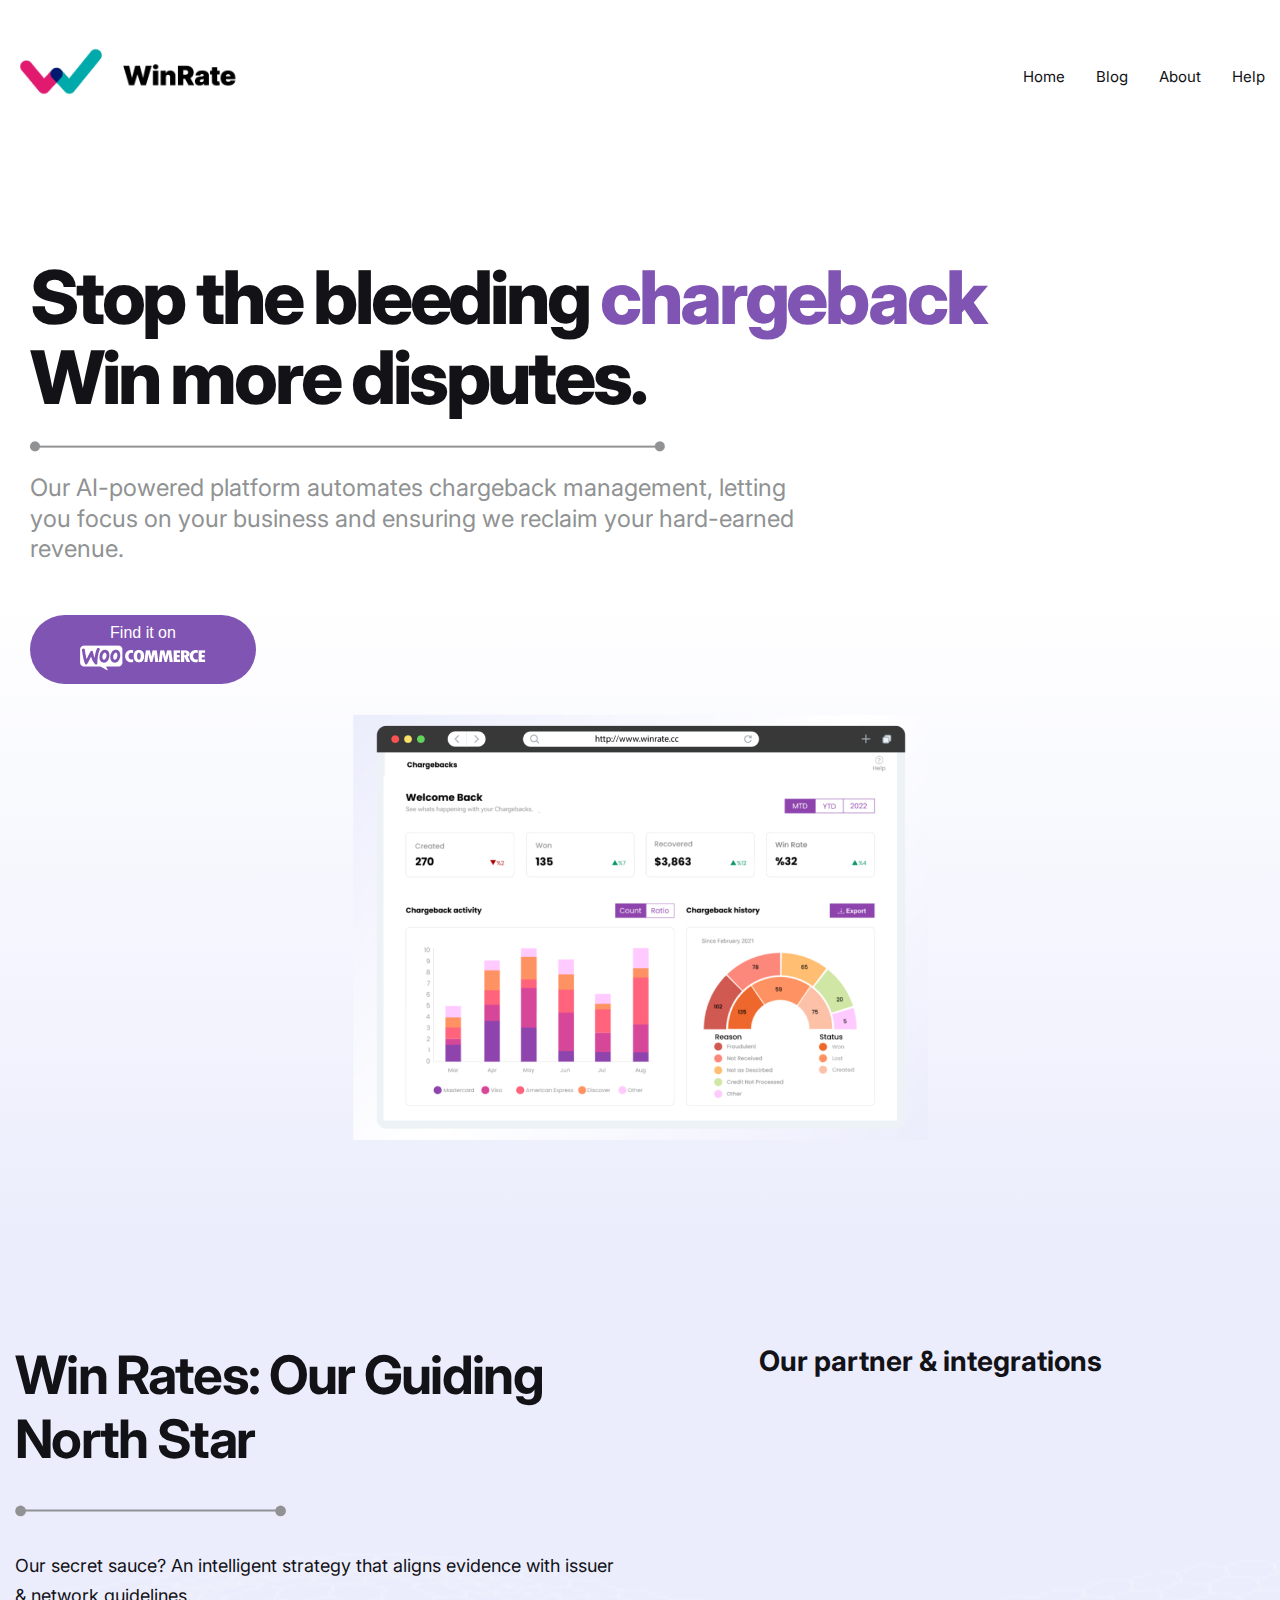
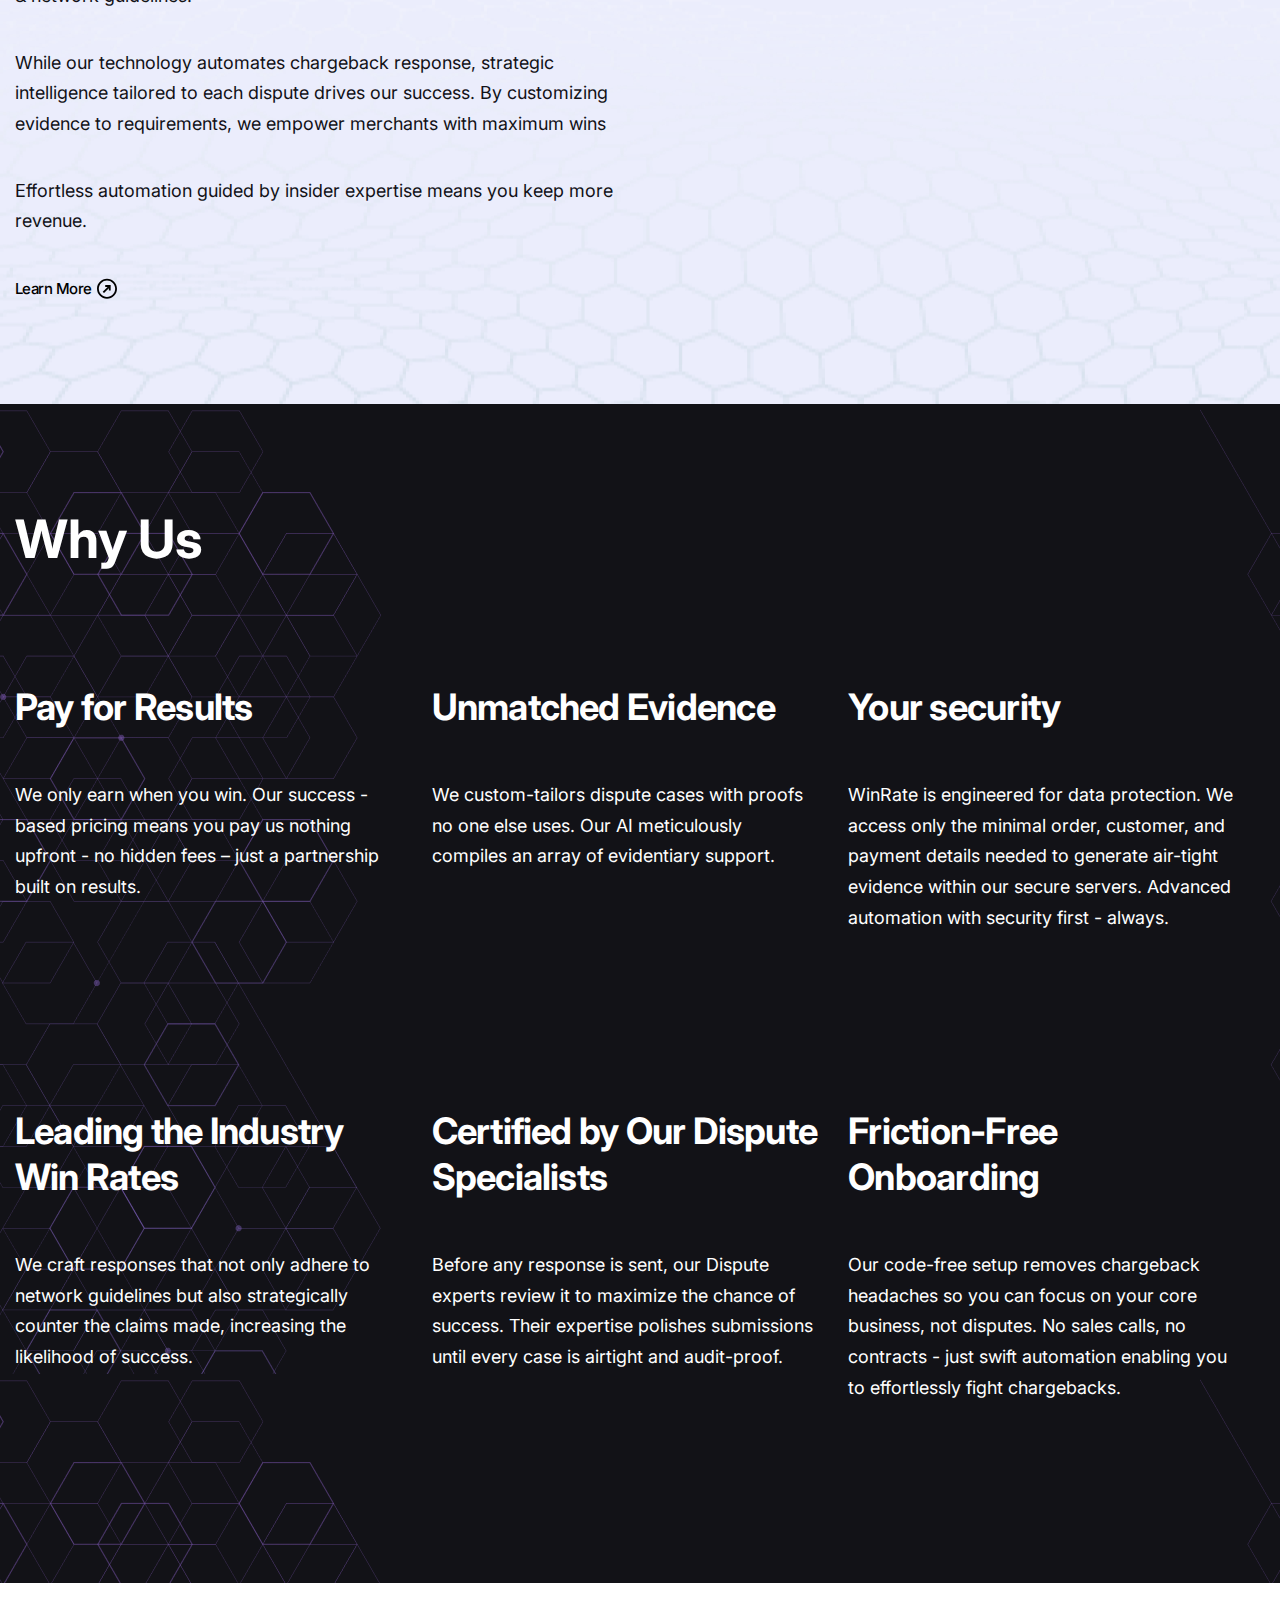
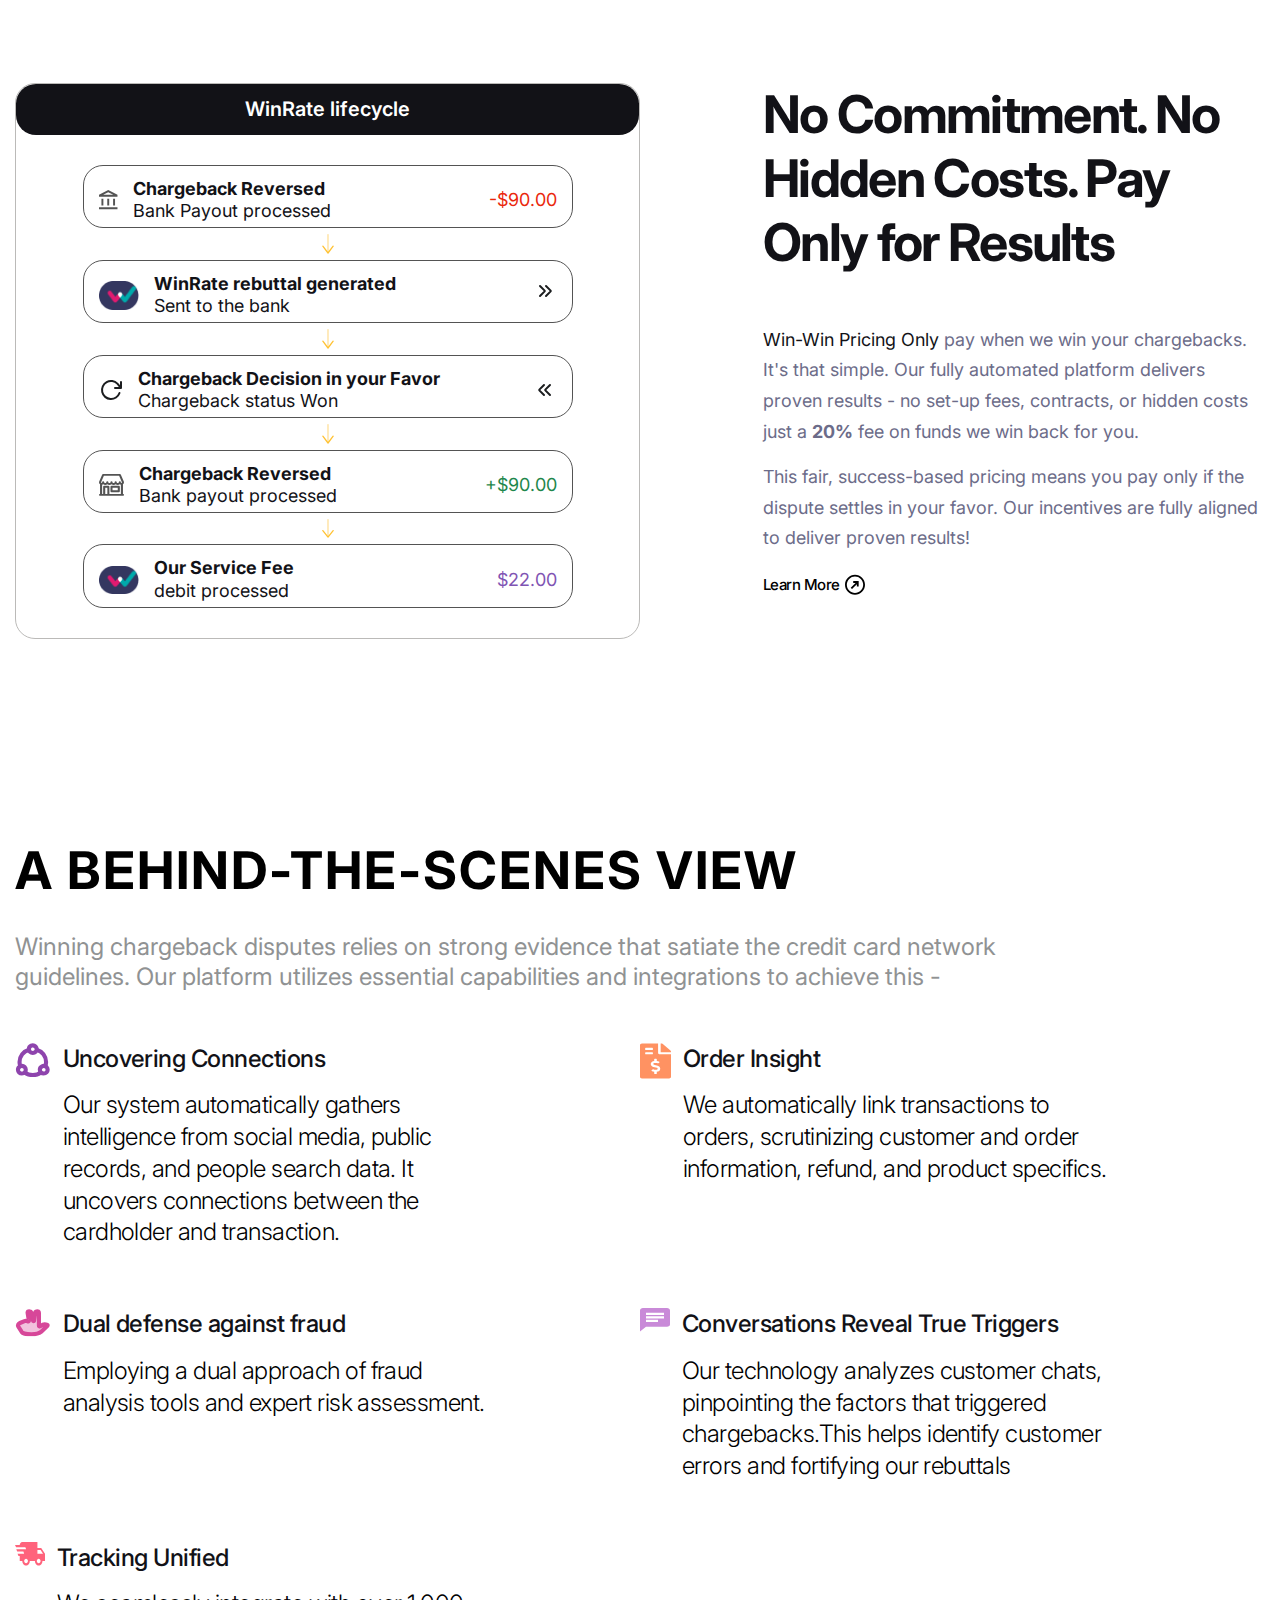
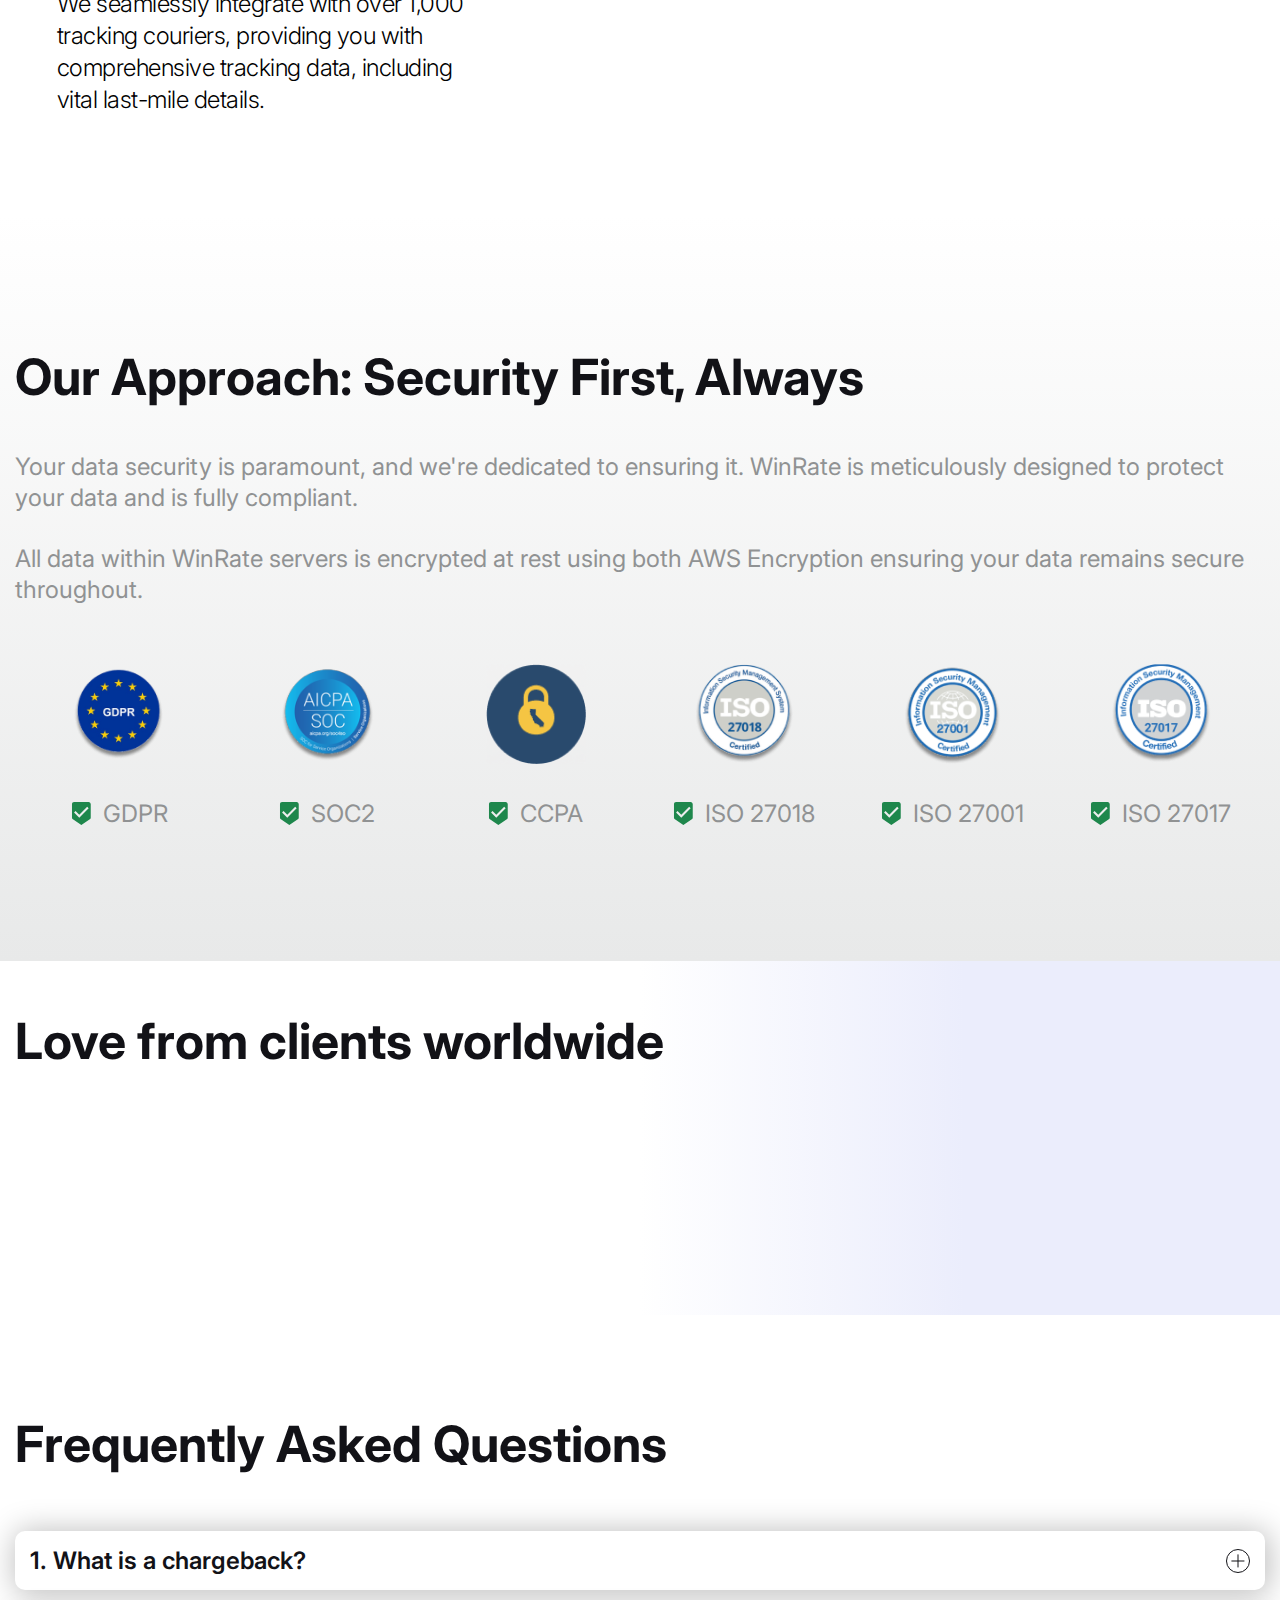
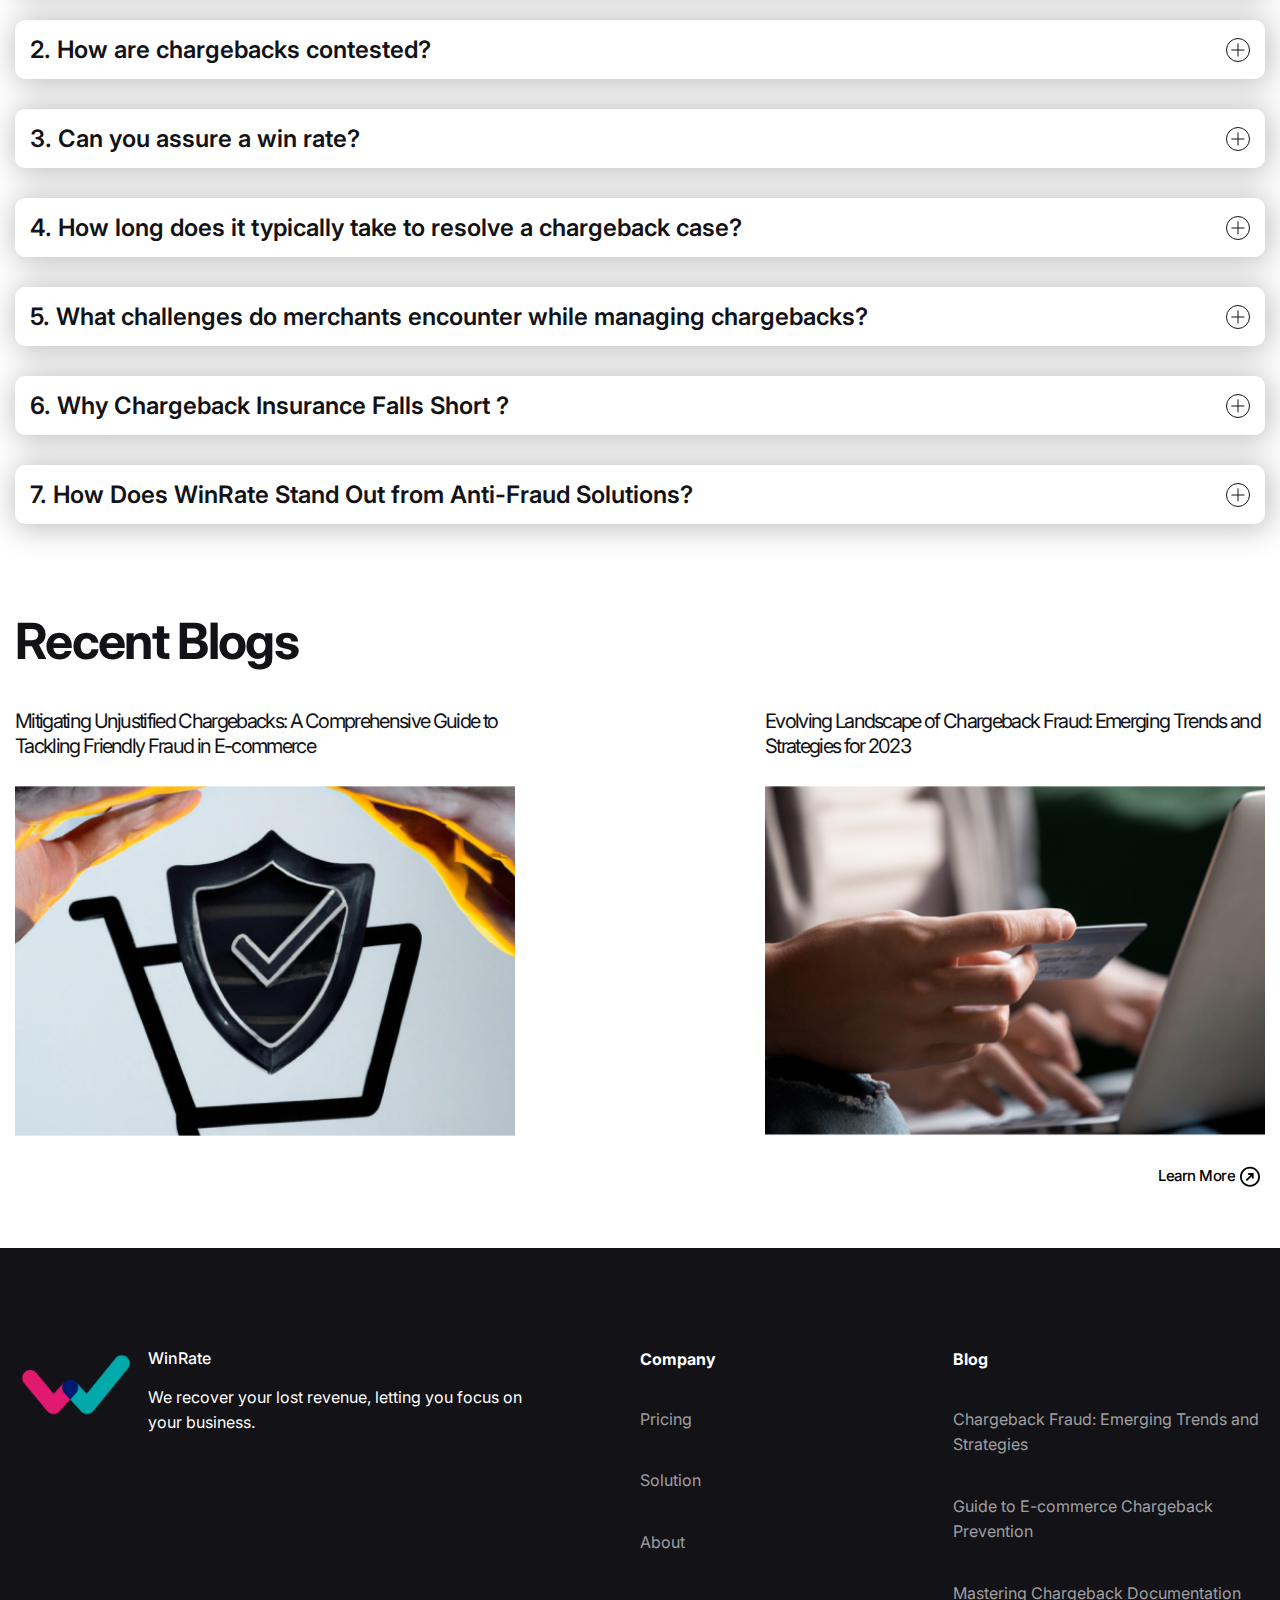
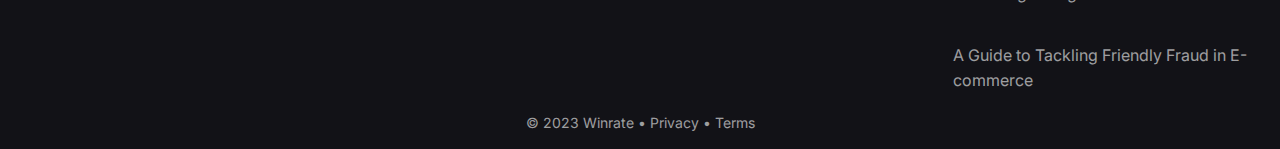
==== commit 14d70bec: "updated with mobile version" ====
--- a/index.html
+++ b/index.html
@@ -31,6 +31,11 @@
           </a>
         </div>
         <div>
+          <div class="menu-bar">
+            <svg xmlns="http://www.w3.org/2000/svg" width="26" height="24" viewBox="0 0 26 24" fill="none">
+              <path d="M23.6663 19.3337C24.18 19.3339 24.6738 19.5318 25.0455 19.8862C25.4172 20.2407 25.6384 20.7245 25.663 21.2375C25.6877 21.7506 25.5141 22.2534 25.1781 22.6419C24.8421 23.0304 24.3696 23.2748 23.8583 23.3243L23.6663 23.3337H2.33301C1.81939 23.3334 1.32555 23.1356 0.953826 22.7811C0.582103 22.4267 0.360992 21.9428 0.336309 21.4298C0.311626 20.9167 0.485264 20.4139 0.821242 20.0254C1.15722 19.6369 1.62978 19.3926 2.14101 19.343L2.33301 19.3337H23.6663ZM23.6663 10.0003C24.1968 10.0003 24.7055 10.211 25.0806 10.5861C25.4556 10.9612 25.6663 11.4699 25.6663 12.0003C25.6663 12.5308 25.4556 13.0395 25.0806 13.4145C24.7055 13.7896 24.1968 14.0003 23.6663 14.0003H2.33301C1.80257 14.0003 1.29387 13.7896 0.918794 13.4145C0.543722 13.0395 0.333008 12.5308 0.333008 12.0003C0.333008 11.4699 0.543722 10.9612 0.918794 10.5861C1.29387 10.211 1.80257 10.0003 2.33301 10.0003H23.6663ZM23.6663 0.666992C24.1968 0.666992 24.7055 0.877706 25.0806 1.25278C25.4556 1.62785 25.6663 2.13656 25.6663 2.66699C25.6663 3.19743 25.4556 3.70613 25.0806 4.08121C24.7055 4.45628 24.1968 4.66699 23.6663 4.66699H2.33301C1.80257 4.66699 1.29387 4.45628 0.918794 4.08121C0.543722 3.70613 0.333008 3.19743 0.333008 2.66699C0.333008 2.13656 0.543722 1.62785 0.918794 1.25278C1.29387 0.877706 1.80257 0.666992 2.33301 0.666992H23.6663Z" fill="black"/>
+            </svg>
+          </div>
           <ul>
             <li><a href="#">Home</a></li>
             <li><a href="#">Blog</a></li>
@@ -105,27 +110,32 @@
             <div class="owl-carousel owl-theme owl-carousel-right">
               <div class="item">
                 <div class="item-inner">
-                  <img src="assets/img/slide-1.png" alt="image">
-                </div>
-              </div>
-              <div class="item">
-                <div class="item-inner">
-                  <img src="assets/img/slide-2.png" alt="image">
-                </div>
-              </div>
-              <div class="item">
-                <div class="item-inner">
-                  <img src="assets/img/slide-3.png" alt="image">
-                </div>
-              </div>
-              <div class="item">
-                <div class="item-inner">
-                  <img src="assets/img/slide-4.png" alt="image">
-                </div>
-              </div>
-              <div class="item">
-                <div class="item-inner">
-                  <img src="assets/img/slide-5.png" alt="image">
+                  <img src="assets/img/slider/slide-1.png" alt="image">
+                </div>
+              </div>
+              <div class="item">
+                <div class="item-inner">
+                  <img src="assets/img/slider/slide-2.png" alt="image">
+                </div>
+              </div>
+              <div class="item">
+                <div class="item-inner">
+                  <img src="assets/img/slider/slide-3.png" alt="image">
+                </div>
+              </div>
+              <div class="item">
+                <div class="item-inner">
+                  <img src="assets/img/slider/slide-4.png" alt="image">
+                </div>
+              </div>
+              <div class="item">
+                <div class="item-inner">
+                  <img src="assets/img/slider/slide-5.png" alt="image">
+                </div>
+              </div>
+              <div class="item">
+                <div class="item-inner">
+                  <img src="assets/img/slider/slide-6.png" alt="image">
                 </div>
               </div>
 
@@ -133,28 +143,33 @@
             <div class="owl-carousel owl-theme owl-carousel-left">
               <div class="item">
                 <div class="item-inner">
-                  <img src="assets/img/slide-3.png" alt="image">
-                </div>
-              </div>
-              <div class="item">
-                <div class="item-inner">
-                  <img src="assets/img/slide-1.png" alt="image">
-                </div>
-              </div>
-              <div class="item">
-                <div class="item-inner">
-                  <img src="assets/img/slide-5.png" alt="image">
-                </div>
-              </div>
-              <div class="item">
-                <div class="item-inner">
-                  <img src="assets/img/slide-2.png" alt="image">
-                </div>
-              </div>
-
-              <div class="item">
-                <div class="item-inner">
-                  <img src="assets/img/slide-4.png" alt="image">
+                  <img src="assets/img/slider/slide-7.png" alt="image">
+                </div>
+              </div>
+              <div class="item">
+                <div class="item-inner">
+                  <img src="assets/img/slider/slide-8.png" alt="image">
+                </div>
+              </div>
+              <div class="item">
+                <div class="item-inner">
+                  <img src="assets/img/slider/slide-9.png" alt="image">
+                </div>
+              </div>
+              <div class="item">
+                <div class="item-inner">
+                  <img src="assets/img/slider/slide-10.png" alt="image">
+                </div>
+              </div>
+
+              <div class="item">
+                <div class="item-inner">
+                  <img src="assets/img/slider/slide-11.png" alt="image">
+                </div>
+              </div>
+              <div class="item">
+                <div class="item-inner">
+                  <img src="assets/img/slider/slide-12.png" alt="image">
                 </div>
               </div>
 
@@ -164,23 +179,33 @@
 
               <div class="item">
                 <div class="item-inner">
-                  <img src="assets/img/slide-2.png" alt="image">
-                </div>
-              </div>
-              <div class="item">
-                <div class="item-inner">
-                  <img src="assets/img/slide-3.png" alt="image">
-                </div>
-              </div>
-
-              <div class="item">
-                <div class="item-inner">
-                  <img src="assets/img/slide-4.png" alt="image">
-                </div>
-              </div>
-              <div class="item">
-                <div class="item-inner">
-                  <img src="assets/img/slide-5.png" alt="image">
+                  <img src="assets/img/slider/slide-13.png" alt="image">
+                </div>
+              </div>
+              <div class="item">
+                <div class="item-inner">
+                  <img src="assets/img/slider/slide-14.png" alt="image">
+                </div>
+              </div>
+
+              <div class="item">
+                <div class="item-inner">
+                  <img src="assets/img/slider/slide-15.png" alt="image">
+                </div>
+              </div>
+              <div class="item">
+                <div class="item-inner">
+                  <img src="assets/img/slider/slide-16.png" alt="image">
+                </div>
+              </div>
+              <div class="item">
+                <div class="item-inner">
+                  <img src="assets/img/slider/slide-17.png" alt="image">
+                </div>
+              </div>
+              <div class="item">
+                <div class="item-inner">
+                  <img src="assets/img/slider/slide-18.png" alt="image">
                 </div>
               </div>
 
@@ -188,28 +213,38 @@
             <div class="owl-carousel owl-theme owl-carousel-left">
               <div class="item">
                 <div class="item-inner">
-                  <img src="assets/img/slide-5.png" alt="image">
-                </div>
-              </div>
-              <div class="item">
-                <div class="item-inner">
-                  <img src="assets/img/slide-3.png" alt="image">
-                </div>
-              </div>
-              <div class="item">
-                <div class="item-inner">
-                  <img src="assets/img/slide-1.png" alt="image">
-                </div>
-              </div>
-              <div class="item">
-                <div class="item-inner">
-                  <img src="assets/img/slide-2.png" alt="image">
-                </div>
-              </div>
-
-              <div class="item">
-                <div class="item-inner">
-                  <img src="assets/img/slide-4.png" alt="image">
+                  <img src="assets/img/slider/slide-19.png" alt="image">
+                </div>
+              </div>
+              <div class="item">
+                <div class="item-inner">
+                  <img src="assets/img/slider/slide-20.png" alt="image">
+                </div>
+              </div>
+              <div class="item">
+                <div class="item-inner">
+                  <img src="assets/img/slider/slide-21.png" alt="image">
+                </div>
+              </div>
+              <div class="item">
+                <div class="item-inner">
+                  <img src="assets/img/slider/slide-22.png" alt="image">
+                </div>
+              </div>
+
+              <div class="item">
+                <div class="item-inner">
+                  <img src="assets/img/slider/slide-23.png" alt="image">
+                </div>
+              </div>
+              <div class="item">
+                <div class="item-inner">
+                  <img src="assets/img/slider/slide-24.png" alt="image">
+                </div>
+              </div>
+              <div class="item">
+                <div class="item-inner">
+                  <img src="assets/img/slider/slide-25.png" alt="image">
                 </div>
               </div>
 
@@ -289,7 +324,9 @@
             <div class="inner-wrapper">
               <div class="content">
                 <svg xmlns="http://www.w3.org/2000/svg" width="19" height="20" viewBox="0 0 19 20" fill="none">
-                  <path d="M4.375 8.65229H2.43056V15.3818H4.375V8.65229ZM10.2083 8.65229H8.26389V15.3818H10.2083V8.65229ZM18.4722 17.3046H0V19.2273H18.4722V17.3046ZM16.0417 8.65229H14.0972V15.3818H16.0417V8.65229ZM9.23611 2.17269L14.3014 4.80683H4.17083L9.23611 2.17269ZM9.23611 0L0 4.80683V6.72956H18.4722V4.80683L9.23611 0Z" fill="#545454"/>
+                  <path
+                    d="M4.375 8.65229H2.43056V15.3818H4.375V8.65229ZM10.2083 8.65229H8.26389V15.3818H10.2083V8.65229ZM18.4722 17.3046H0V19.2273H18.4722V17.3046ZM16.0417 8.65229H14.0972V15.3818H16.0417V8.65229ZM9.23611 2.17269L14.3014 4.80683H4.17083L9.23611 2.17269ZM9.23611 0L0 4.80683V6.72956H18.4722V4.80683L9.23611 0Z"
+                    fill="#545454" />
                 </svg>
                 <div>
                   <p>Chargeback Reversed</p>
@@ -308,14 +345,18 @@
                 </div>
               </div>
               <span><svg xmlns="http://www.w3.org/2000/svg" width="24" height="24" viewBox="0 0 24 24" fill="none">
-                <path d="M13 17L17.6464 12.3536C17.8417 12.1583 17.8417 11.8417 17.6464 11.6464L13 7M7 17L11.6464 12.3536C11.8417 12.1583 11.8417 11.8417 11.6464 11.6464L7 7" stroke="#1B1D1F" stroke-width="2" stroke-linecap="round"/>
-              </svg></span>
+                  <path
+                    d="M13 17L17.6464 12.3536C17.8417 12.1583 17.8417 11.8417 17.6464 11.6464L13 7M7 17L11.6464 12.3536C11.8417 12.1583 11.8417 11.8417 11.6464 11.6464L7 7"
+                    stroke="#1B1D1F" stroke-width="2" stroke-linecap="round" />
+                </svg></span>
             </div>
             <img class="arrow-image" src="assets/img/down-arrow.svg" alt="image" />
             <div class="inner-wrapper">
               <div class="content">
                 <svg xmlns="http://www.w3.org/2000/svg" width="24" height="24" viewBox="0 0 24 24" fill="none">
-                  <path d="M21.9999 4.00001V10M21.9999 10H15.9999M21.9999 10L18.3699 5.64001C16.9905 4.25975 15.1999 3.3652 13.2678 3.09116C11.3358 2.81711 9.36705 3.17843 7.65823 4.12065C5.94942 5.06288 4.59313 6.53496 3.79374 8.31508C2.99436 10.0952 2.79519 12.0869 3.22625 13.9901C3.6573 15.8932 4.69524 17.6047 6.18363 18.8667C7.67203 20.1286 9.53026 20.8726 11.4783 20.9866C13.4263 21.1006 15.3586 20.5783 16.984 19.4985C18.6094 18.4187 19.8399 16.8399 20.4899 15" stroke="#1B1D1F" stroke-width="2" stroke-linecap="round" stroke-linejoin="round"/>
+                  <path
+                    d="M21.9999 4.00001V10M21.9999 10H15.9999M21.9999 10L18.3699 5.64001C16.9905 4.25975 15.1999 3.3652 13.2678 3.09116C11.3358 2.81711 9.36705 3.17843 7.65823 4.12065C5.94942 5.06288 4.59313 6.53496 3.79374 8.31508C2.99436 10.0952 2.79519 12.0869 3.22625 13.9901C3.6573 15.8932 4.69524 17.6047 6.18363 18.8667C7.67203 20.1286 9.53026 20.8726 11.4783 20.9866C13.4263 21.1006 15.3586 20.5783 16.984 19.4985C18.6094 18.4187 19.8399 16.8399 20.4899 15"
+                    stroke="#1B1D1F" stroke-width="2" stroke-linecap="round" stroke-linejoin="round" />
                 </svg>
                 <div>
                   <p>Chargeback Decision in your Favor</p>
@@ -323,14 +364,18 @@
                 </div>
               </div>
               <svg xmlns="http://www.w3.org/2000/svg" width="24" height="24" viewBox="0 0 24 24" fill="none">
-                <path d="M10.9999 7L6.35348 11.6464C6.15822 11.8417 6.15822 12.1583 6.35348 12.3536L10.9999 17M16.9999 7L12.3535 11.6464C12.1582 11.8417 12.1582 12.1583 12.3535 12.3536L16.9999 17" stroke="#1B1D1F" stroke-width="2" stroke-linecap="round"/>
+                <path
+                  d="M10.9999 7L6.35348 11.6464C6.15822 11.8417 6.15822 12.1583 6.35348 12.3536L10.9999 17M16.9999 7L12.3535 11.6464C12.1582 11.8417 12.1582 12.1583 12.3535 12.3536L16.9999 17"
+                  stroke="#1B1D1F" stroke-width="2" stroke-linecap="round" />
               </svg>
             </div>
             <img class="arrow-image" src="assets/img/down-arrow.svg" alt="image" />
             <div class="inner-wrapper">
               <div class="content">
                 <svg xmlns="http://www.w3.org/2000/svg" width="25" height="22" viewBox="0 0 25 22" fill="none">
-                  <path d="M25 8.1851C25 8.07141 24.9674 7.94352 24.9023 7.80142L21.7773 0.554199C21.6471 0.184733 21.3379 0 20.8496 0H4.15039C3.66211 0 3.35286 0.184733 3.22266 0.554199L0.0976562 7.80142C0.0325521 7.94352 0 8.07141 0 8.1851C0 9.15139 0.341797 9.87611 1.02539 10.3593V19.9938C0.732422 19.9938 0.488281 20.0791 0.292969 20.2496C0.0976562 20.4201 0 20.6475 0 20.9317C0 21.1875 0.0976562 21.4006 0.292969 21.5711C0.488281 21.7417 0.732422 21.8269 1.02539 21.8269H23.9746C24.2676 21.8269 24.5117 21.7417 24.707 21.5711C24.9023 21.4006 25 21.1875 25 20.9317C25 20.6475 24.9023 20.4201 24.707 20.2496C24.5117 20.0791 24.2676 19.9938 23.9746 19.9938V10.3593C24.6582 9.87611 25 9.15139 25 8.1851ZM8.34961 19.9938H6.25V13.6418H8.34961V19.9938ZM21.875 19.9938H10.4004V12.7466C10.4004 12.1213 10.0586 11.8087 9.375 11.8087H5.22461C4.50846 11.8087 4.15039 12.1213 4.15039 12.7466V19.9938H3.125V10.8282C3.54818 10.7429 3.92253 10.5582 4.24805 10.274C4.83398 10.7003 5.5013 10.9135 6.25 10.9135C7.09635 10.9135 7.79622 10.6719 8.34961 10.1887C8.83789 10.6719 9.52148 10.9135 10.4004 10.9135C11.2467 10.9135 11.9466 10.6719 12.5 10.1887C13.0534 10.6719 13.7533 10.9135 14.5996 10.9135C15.4785 10.9135 16.1621 10.6719 16.6504 10.1887C17.2038 10.6719 17.9036 10.9135 18.75 10.9135C19.4987 10.9135 20.166 10.7003 20.752 10.274C21.0775 10.5582 21.4518 10.7429 21.875 10.8282V19.9938ZM22.4121 9.08034C22.054 9.08034 21.875 8.78193 21.875 8.1851C21.875 7.58827 21.5332 7.28985 20.8496 7.28985C20.1335 7.28985 19.7754 7.58827 19.7754 8.1851C19.7754 8.78193 19.4336 9.08034 18.75 9.08034C18.0664 9.08034 17.7246 8.78193 17.7246 8.1851C17.7246 7.58827 17.3665 7.28985 16.6504 7.28985C15.9668 7.28985 15.625 7.58827 15.625 8.1851C15.625 8.78193 15.2832 9.08034 14.5996 9.08034C13.8835 9.08034 13.5254 8.78193 13.5254 8.1851C13.5254 7.58827 13.1836 7.28985 12.5 7.28985C11.8164 7.28985 11.4746 7.58827 11.4746 8.1851C11.4746 8.78193 11.1165 9.08034 10.4004 9.08034C9.7168 9.08034 9.375 8.78193 9.375 8.1851C9.375 7.58827 9.0332 7.28985 8.34961 7.28985C7.63346 7.28985 7.27539 7.58827 7.27539 8.1851C7.27539 8.78193 6.93359 9.08034 6.25 9.08034C5.56641 9.08034 5.22461 8.78193 5.22461 8.1851C5.22461 7.58827 4.86654 7.28985 4.15039 7.28985C3.4668 7.28985 3.125 7.58827 3.125 8.1851C3.125 8.78193 2.94596 9.08034 2.58789 9.08034C2.36003 9.08034 2.19727 8.83877 2.09961 8.35562L4.88281 1.83312H20.1172L22.9004 8.35562C22.8027 8.83877 22.64 9.08034 22.4121 9.08034ZM19.7754 11.8087H12.5C11.8164 11.8087 11.4746 12.1213 11.4746 12.7466V17.2654C11.4746 17.8907 11.8164 18.2033 12.5 18.2033H19.7754C20.4915 18.2033 20.8496 17.8907 20.8496 17.2654V12.7466C20.8496 12.1213 20.4915 11.8087 19.7754 11.8087ZM18.75 16.3702H13.5254V13.6418H18.75V16.3702Z" fill="#545454"/>
+                  <path
+                    d="M25 8.1851C25 8.07141 24.9674 7.94352 24.9023 7.80142L21.7773 0.554199C21.6471 0.184733 21.3379 0 20.8496 0H4.15039C3.66211 0 3.35286 0.184733 3.22266 0.554199L0.0976562 7.80142C0.0325521 7.94352 0 8.07141 0 8.1851C0 9.15139 0.341797 9.87611 1.02539 10.3593V19.9938C0.732422 19.9938 0.488281 20.0791 0.292969 20.2496C0.0976562 20.4201 0 20.6475 0 20.9317C0 21.1875 0.0976562 21.4006 0.292969 21.5711C0.488281 21.7417 0.732422 21.8269 1.02539 21.8269H23.9746C24.2676 21.8269 24.5117 21.7417 24.707 21.5711C24.9023 21.4006 25 21.1875 25 20.9317C25 20.6475 24.9023 20.4201 24.707 20.2496C24.5117 20.0791 24.2676 19.9938 23.9746 19.9938V10.3593C24.6582 9.87611 25 9.15139 25 8.1851ZM8.34961 19.9938H6.25V13.6418H8.34961V19.9938ZM21.875 19.9938H10.4004V12.7466C10.4004 12.1213 10.0586 11.8087 9.375 11.8087H5.22461C4.50846 11.8087 4.15039 12.1213 4.15039 12.7466V19.9938H3.125V10.8282C3.54818 10.7429 3.92253 10.5582 4.24805 10.274C4.83398 10.7003 5.5013 10.9135 6.25 10.9135C7.09635 10.9135 7.79622 10.6719 8.34961 10.1887C8.83789 10.6719 9.52148 10.9135 10.4004 10.9135C11.2467 10.9135 11.9466 10.6719 12.5 10.1887C13.0534 10.6719 13.7533 10.9135 14.5996 10.9135C15.4785 10.9135 16.1621 10.6719 16.6504 10.1887C17.2038 10.6719 17.9036 10.9135 18.75 10.9135C19.4987 10.9135 20.166 10.7003 20.752 10.274C21.0775 10.5582 21.4518 10.7429 21.875 10.8282V19.9938ZM22.4121 9.08034C22.054 9.08034 21.875 8.78193 21.875 8.1851C21.875 7.58827 21.5332 7.28985 20.8496 7.28985C20.1335 7.28985 19.7754 7.58827 19.7754 8.1851C19.7754 8.78193 19.4336 9.08034 18.75 9.08034C18.0664 9.08034 17.7246 8.78193 17.7246 8.1851C17.7246 7.58827 17.3665 7.28985 16.6504 7.28985C15.9668 7.28985 15.625 7.58827 15.625 8.1851C15.625 8.78193 15.2832 9.08034 14.5996 9.08034C13.8835 9.08034 13.5254 8.78193 13.5254 8.1851C13.5254 7.58827 13.1836 7.28985 12.5 7.28985C11.8164 7.28985 11.4746 7.58827 11.4746 8.1851C11.4746 8.78193 11.1165 9.08034 10.4004 9.08034C9.7168 9.08034 9.375 8.78193 9.375 8.1851C9.375 7.58827 9.0332 7.28985 8.34961 7.28985C7.63346 7.28985 7.27539 7.58827 7.27539 8.1851C7.27539 8.78193 6.93359 9.08034 6.25 9.08034C5.56641 9.08034 5.22461 8.78193 5.22461 8.1851C5.22461 7.58827 4.86654 7.28985 4.15039 7.28985C3.4668 7.28985 3.125 7.58827 3.125 8.1851C3.125 8.78193 2.94596 9.08034 2.58789 9.08034C2.36003 9.08034 2.19727 8.83877 2.09961 8.35562L4.88281 1.83312H20.1172L22.9004 8.35562C22.8027 8.83877 22.64 9.08034 22.4121 9.08034ZM19.7754 11.8087H12.5C11.8164 11.8087 11.4746 12.1213 11.4746 12.7466V17.2654C11.4746 17.8907 11.8164 18.2033 12.5 18.2033H19.7754C20.4915 18.2033 20.8496 17.8907 20.8496 17.2654V12.7466C20.8496 12.1213 20.4915 11.8087 19.7754 11.8087ZM18.75 16.3702H13.5254V13.6418H18.75V16.3702Z"
+                    fill="#545454" />
                 </svg>
                 <div>
                   <p>Chargeback Reversed</p>
@@ -367,17 +412,22 @@
               dispute settles in your favor. Our incentives are fully aligned
               to deliver proven results!</span>
           </p>
-          <a href="#" class="learn-more">Learn More <svg xmlns="http://www.w3.org/2000/svg" width="30" height="29" viewBox="0 0 30 29" fill="none">
-            <path d="M16.8513 16.5406H18.6692L18.6699 11.0849H13.2149L13.2155 12.9035L15.565 12.9041L10.7201 17.7491L12.0057 19.0347L16.8507 14.1898L16.8513 16.5406Z" fill="black"/>
-            <path fill-rule="evenodd" clip-rule="evenodd" d="M24.9998 14.7554C24.9998 9.23227 20.5231 4.75564 15 4.75564C9.47685 4.75564 5.00022 9.23227 5.00022 14.7554C5.00022 20.2786 9.47685 24.7552 15 24.7552C20.5231 24.7552 24.9998 20.2786 24.9998 14.7554ZM23.1819 14.7554C23.1819 12.5855 22.3199 10.5044 20.7855 8.96996C19.2511 7.43556 17.17 6.57355 15 6.57355C12.83 6.57355 10.7489 7.43556 9.21455 8.96996C7.68015 10.5044 6.81813 12.5855 6.81813 14.7554C6.81813 16.9254 7.68015 19.0065 9.21454 20.5409C10.7489 22.0753 12.83 22.9373 15 22.9373C17.17 22.9373 19.2511 22.0753 20.7855 20.5409C22.3199 19.0065 23.1819 16.9254 23.1819 14.7554Z" fill="black"/>
+          <a href="#" class="learn-more">Learn More <svg xmlns="http://www.w3.org/2000/svg" width="30" height="29"
+              viewBox="0 0 30 29" fill="none">
+              <path
+                d="M16.8513 16.5406H18.6692L18.6699 11.0849H13.2149L13.2155 12.9035L15.565 12.9041L10.7201 17.7491L12.0057 19.0347L16.8507 14.1898L16.8513 16.5406Z"
+                fill="black" />
+              <path fill-rule="evenodd" clip-rule="evenodd"
+                d="M24.9998 14.7554C24.9998 9.23227 20.5231 4.75564 15 4.75564C9.47685 4.75564 5.00022 9.23227 5.00022 14.7554C5.00022 20.2786 9.47685 24.7552 15 24.7552C20.5231 24.7552 24.9998 20.2786 24.9998 14.7554ZM23.1819 14.7554C23.1819 12.5855 22.3199 10.5044 20.7855 8.96996C19.2511 7.43556 17.17 6.57355 15 6.57355C12.83 6.57355 10.7489 7.43556 9.21455 8.96996C7.68015 10.5044 6.81813 12.5855 6.81813 14.7554C6.81813 16.9254 7.68015 19.0065 9.21454 20.5409C10.7489 22.0753 12.83 22.9373 15 22.9373C17.17 22.9373 19.2511 22.0753 20.7855 20.5409C22.3199 19.0065 23.1819 16.9254 23.1819 14.7554Z"
+                fill="black" />
             </svg></a>
         </div>
       </div>
     </div>
   </div>
   <!--  -->
-   <!-- A behind-the-scenes view  -->
-   <div class="container">
+  <!-- A behind-the-scenes view  -->
+  <div class="container">
     <div class="behind-the-scenes-view">
       <h2>A behind-the-scenes view</h2>
       <p>
@@ -388,15 +438,33 @@
       <ul>
         <li>
           <svg xmlns="http://www.w3.org/2000/svg" width="36" height="35" viewBox="0 0 36 35" fill="none">
-            <path d="M9.71094 29.4058C11.9931 31.1545 14.8718 32.1975 18.0004 32.1975C21.129 32.1975 24.0077 31.1545 26.2899 29.4058" fill="white"/>
-            <path d="M9.71094 29.4058C11.9931 31.1545 14.8718 32.1975 18.0004 32.1975C21.129 32.1975 24.0077 31.1545 26.2899 29.4058" stroke="#8E44AD" stroke-width="4.16667"/>
-            <path d="M14.0538 6.61865C8.56795 8.26106 4.58008 13.2371 4.58008 19.1208C4.58008 20.6014 4.83262 22.0246 5.29803 23.3516" fill="white"/>
-            <path d="M14.0538 6.61865C8.56795 8.26106 4.58008 13.2371 4.58008 19.1208C4.58008 20.6014 4.83262 22.0246 5.29803 23.3516" stroke="#8E44AD" stroke-width="4.16667"/>
-            <path d="M21.9473 6.61865C27.4331 8.26106 31.4209 13.2371 31.4209 19.1208C31.4209 20.6014 31.1684 22.0246 30.703 23.3516" fill="white"/>
-            <path d="M21.9473 6.61865C27.4331 8.26106 31.421 13.2371 31.421 19.1208C31.421 20.6014 31.1684 22.0246 30.703 23.3516" stroke="#8E44AD" stroke-width="4.16667"/>
-            <path d="M33.0002 26.8134C33.0002 27.8454 32.583 28.7824 31.9042 29.4732C31.1856 30.2044 30.1738 30.6596 29.0528 30.6596C26.8728 30.6596 25.1055 28.9376 25.1055 26.8134C25.1055 25.2672 26.0419 23.9341 27.3923 23.3231C27.897 23.0947 28.4597 22.9673 29.0528 22.9673C31.2329 22.9673 33.0002 24.6893 33.0002 26.8134Z" fill="white" stroke="#8E44AD" stroke-width="4.16667" stroke-linecap="round" stroke-linejoin="round"/>
-            <path d="M10.8947 26.8134C10.8947 27.8454 10.4776 28.7824 9.79871 29.4732C9.08013 30.2044 8.06834 30.6596 6.94737 30.6596C4.7673 30.6596 3 28.9376 3 26.8134C3 25.2672 3.93643 23.9341 5.28684 23.3231C5.79161 23.0947 6.35421 22.9673 6.94737 22.9673C9.12742 22.9673 10.8947 24.6893 10.8947 26.8134Z" fill="white" stroke="#8E44AD" stroke-width="4.16667" stroke-linecap="round" stroke-linejoin="round"/>
-            <path d="M21.9475 6.04391C21.9475 7.07591 21.5303 8.01291 20.8514 8.70368C20.1329 9.43483 19.1211 9.89006 18.0001 9.89006C15.8201 9.89006 14.0527 8.16806 14.0527 6.04391C14.0527 4.49768 14.9891 3.16457 16.3396 2.5536C16.8443 2.32523 17.407 2.19775 18.0001 2.19775C20.1802 2.19775 21.9475 3.91974 21.9475 6.04391Z" fill="white" stroke="#8E44AD" stroke-width="4.16667" stroke-linecap="round" stroke-linejoin="round"/>
+            <path
+              d="M9.71094 29.4058C11.9931 31.1545 14.8718 32.1975 18.0004 32.1975C21.129 32.1975 24.0077 31.1545 26.2899 29.4058"
+              fill="white" />
+            <path
+              d="M9.71094 29.4058C11.9931 31.1545 14.8718 32.1975 18.0004 32.1975C21.129 32.1975 24.0077 31.1545 26.2899 29.4058"
+              stroke="#8E44AD" stroke-width="4.16667" />
+            <path
+              d="M14.0538 6.61865C8.56795 8.26106 4.58008 13.2371 4.58008 19.1208C4.58008 20.6014 4.83262 22.0246 5.29803 23.3516"
+              fill="white" />
+            <path
+              d="M14.0538 6.61865C8.56795 8.26106 4.58008 13.2371 4.58008 19.1208C4.58008 20.6014 4.83262 22.0246 5.29803 23.3516"
+              stroke="#8E44AD" stroke-width="4.16667" />
+            <path
+              d="M21.9473 6.61865C27.4331 8.26106 31.4209 13.2371 31.4209 19.1208C31.4209 20.6014 31.1684 22.0246 30.703 23.3516"
+              fill="white" />
+            <path
+              d="M21.9473 6.61865C27.4331 8.26106 31.421 13.2371 31.421 19.1208C31.421 20.6014 31.1684 22.0246 30.703 23.3516"
+              stroke="#8E44AD" stroke-width="4.16667" />
+            <path
+              d="M33.0002 26.8134C33.0002 27.8454 32.583 28.7824 31.9042 29.4732C31.1856 30.2044 30.1738 30.6596 29.0528 30.6596C26.8728 30.6596 25.1055 28.9376 25.1055 26.8134C25.1055 25.2672 26.0419 23.9341 27.3923 23.3231C27.897 23.0947 28.4597 22.9673 29.0528 22.9673C31.2329 22.9673 33.0002 24.6893 33.0002 26.8134Z"
+              fill="white" stroke="#8E44AD" stroke-width="4.16667" stroke-linecap="round" stroke-linejoin="round" />
+            <path
+              d="M10.8947 26.8134C10.8947 27.8454 10.4776 28.7824 9.79871 29.4732C9.08013 30.2044 8.06834 30.6596 6.94737 30.6596C4.7673 30.6596 3 28.9376 3 26.8134C3 25.2672 3.93643 23.9341 5.28684 23.3231C5.79161 23.0947 6.35421 22.9673 6.94737 22.9673C9.12742 22.9673 10.8947 24.6893 10.8947 26.8134Z"
+              fill="white" stroke="#8E44AD" stroke-width="4.16667" stroke-linecap="round" stroke-linejoin="round" />
+            <path
+              d="M21.9475 6.04391C21.9475 7.07591 21.5303 8.01291 20.8514 8.70368C20.1329 9.43483 19.1211 9.89006 18.0001 9.89006C15.8201 9.89006 14.0527 8.16806 14.0527 6.04391C14.0527 4.49768 14.9891 3.16457 16.3396 2.5536C16.8443 2.32523 17.407 2.19775 18.0001 2.19775C20.1802 2.19775 21.9475 3.91974 21.9475 6.04391Z"
+              fill="white" stroke="#8E44AD" stroke-width="4.16667" stroke-linecap="round" stroke-linejoin="round" />
           </svg>
           <div class="content">
             <h4>Uncovering Connections</h4>
@@ -407,7 +475,9 @@
         </li>
         <li>
           <svg xmlns="http://www.w3.org/2000/svg" width="31" height="36" viewBox="0 0 31 36" fill="none">
-            <path d="M30.4349 7.55273L22.5315 0.853516C22.1682 0.545898 21.6758 0.375 21.1591 0.375H20.6667V9.125H31V8.70801C31 8.27734 30.7982 7.86035 30.4349 7.55273ZM18.0833 9.67188V0.375H1.9375C0.863802 0.375 0 1.10645 0 2.01562V33.7344C0 34.6436 0.863802 35.375 1.9375 35.375H29.0625C30.1362 35.375 31 34.6436 31 33.7344V11.3125H20.0208C18.9552 11.3125 18.0833 10.5742 18.0833 9.67188ZM5.16667 5.29688C5.16667 4.99473 5.45568 4.75 5.8125 4.75H12.2708C12.6277 4.75 12.9167 4.99473 12.9167 5.29688V6.39062C12.9167 6.69277 12.6277 6.9375 12.2708 6.9375H5.8125C5.45568 6.9375 5.16667 6.69277 5.16667 6.39062V5.29688ZM5.16667 10.7656V9.67188C5.16667 9.36973 5.45568 9.125 5.8125 9.125H12.2708C12.6277 9.125 12.9167 9.36973 12.9167 9.67188V10.7656C12.9167 11.0678 12.6277 11.3125 12.2708 11.3125H5.8125C5.45568 11.3125 5.16667 11.0678 5.16667 10.7656ZM16.7917 28.8043V30.4531C16.7917 30.7553 16.5027 31 16.1458 31H14.8542C14.4973 31 14.2083 30.7553 14.2083 30.4531V28.7927C13.2969 28.753 12.4105 28.4837 11.6759 28.0168C11.361 27.8165 11.3449 27.4173 11.6298 27.1869L12.5784 26.4206C12.802 26.2401 13.1346 26.2319 13.3962 26.3707C13.7086 26.5361 14.063 26.625 14.4311 26.625H16.7004C17.2252 26.625 17.653 26.2203 17.653 25.7233C17.653 25.3166 17.3616 24.9584 16.9451 24.8531L13.3122 23.9303C11.8115 23.5488 10.7628 22.3293 10.7628 20.9642C10.7628 19.288 12.3007 17.9263 14.2075 17.8832V16.2344C14.2075 15.9322 14.4965 15.6875 14.8534 15.6875H16.145C16.5018 15.6875 16.7909 15.9322 16.7909 16.2344V17.8948C17.7023 17.9345 18.5887 18.2031 19.3233 18.6707C19.6382 18.871 19.6543 19.2702 19.3693 19.5006L18.4208 20.2669C18.1972 20.4474 17.8646 20.4556 17.603 20.3168C17.2906 20.1507 16.9362 20.0625 16.568 20.0625H14.2987C13.774 20.0625 13.3461 20.4672 13.3461 20.9642C13.3461 21.3709 13.6376 21.7291 14.0541 21.8344L17.687 22.7572C19.1877 23.1387 20.2364 24.3582 20.2364 25.7233C20.2364 27.4002 18.6985 28.7612 16.7917 28.8043Z" fill="#FF9262"/>
+            <path
+              d="M30.4349 7.55273L22.5315 0.853516C22.1682 0.545898 21.6758 0.375 21.1591 0.375H20.6667V9.125H31V8.70801C31 8.27734 30.7982 7.86035 30.4349 7.55273ZM18.0833 9.67188V0.375H1.9375C0.863802 0.375 0 1.10645 0 2.01562V33.7344C0 34.6436 0.863802 35.375 1.9375 35.375H29.0625C30.1362 35.375 31 34.6436 31 33.7344V11.3125H20.0208C18.9552 11.3125 18.0833 10.5742 18.0833 9.67188ZM5.16667 5.29688C5.16667 4.99473 5.45568 4.75 5.8125 4.75H12.2708C12.6277 4.75 12.9167 4.99473 12.9167 5.29688V6.39062C12.9167 6.69277 12.6277 6.9375 12.2708 6.9375H5.8125C5.45568 6.9375 5.16667 6.69277 5.16667 6.39062V5.29688ZM5.16667 10.7656V9.67188C5.16667 9.36973 5.45568 9.125 5.8125 9.125H12.2708C12.6277 9.125 12.9167 9.36973 12.9167 9.67188V10.7656C12.9167 11.0678 12.6277 11.3125 12.2708 11.3125H5.8125C5.45568 11.3125 5.16667 11.0678 5.16667 10.7656ZM16.7917 28.8043V30.4531C16.7917 30.7553 16.5027 31 16.1458 31H14.8542C14.4973 31 14.2083 30.7553 14.2083 30.4531V28.7927C13.2969 28.753 12.4105 28.4837 11.6759 28.0168C11.361 27.8165 11.3449 27.4173 11.6298 27.1869L12.5784 26.4206C12.802 26.2401 13.1346 26.2319 13.3962 26.3707C13.7086 26.5361 14.063 26.625 14.4311 26.625H16.7004C17.2252 26.625 17.653 26.2203 17.653 25.7233C17.653 25.3166 17.3616 24.9584 16.9451 24.8531L13.3122 23.9303C11.8115 23.5488 10.7628 22.3293 10.7628 20.9642C10.7628 19.288 12.3007 17.9263 14.2075 17.8832V16.2344C14.2075 15.9322 14.4965 15.6875 14.8534 15.6875H16.145C16.5018 15.6875 16.7909 15.9322 16.7909 16.2344V17.8948C17.7023 17.9345 18.5887 18.2031 19.3233 18.6707C19.6382 18.871 19.6543 19.2702 19.3693 19.5006L18.4208 20.2669C18.1972 20.4474 17.8646 20.4556 17.603 20.3168C17.2906 20.1507 16.9362 20.0625 16.568 20.0625H14.2987C13.774 20.0625 13.3461 20.4672 13.3461 20.9642C13.3461 21.3709 13.6376 21.7291 14.0541 21.8344L17.687 22.7572C19.1877 23.1387 20.2364 24.3582 20.2364 25.7233C20.2364 27.4002 18.6985 28.7612 16.7917 28.8043Z"
+              fill="#FF9262" />
           </svg>
           <div class="content">
             <h4>Order Insight</h4>
@@ -418,11 +488,14 @@
         </li>
         <li>
           <svg xmlns="http://www.w3.org/2000/svg" width="36" height="29" viewBox="0 0 36 29" fill="none">
-            <mask id="mask0_151_3882" style="mask-type:luminance" maskUnits="userSpaceOnUse" x="0" y="0" width="36" height="29">
-              <path d="M6.78418 24.0566L3.38135 18.783C2.95129 18.1165 2.88235 17.3596 3.18788 16.6588C3.4934 15.958 4.15166 15.3633 5.03512 14.9899L9.62608 13.0495C10.018 12.8837 10.4661 12.7981 10.9214 12.8021C11.3766 12.8061 11.8216 12.8994 12.2078 13.072L12.777 13.3268C12.9095 13.3862 13.0626 13.4175 13.2189 13.4173C13.3752 13.417 13.5282 13.3851 13.6602 13.3253C13.7922 13.2655 13.8979 13.1802 13.9651 13.0793C14.0322 12.9784 14.0581 12.8659 14.0397 12.7549L12.7066 4.65243C12.6684 4.41988 12.7043 4.18416 12.8116 3.96296C12.9189 3.74175 13.0949 3.54081 13.3264 3.37522C13.5778 3.19526 13.9132 3.08796 14.2683 3.07386C14.6234 3.05975 14.9733 3.13983 15.2511 3.29876L15.5642 3.47775C16.0458 3.75349 16.3668 4.14747 16.4649 4.58309L18.32 12.8094C18.3376 12.8906 18.3961 12.9645 18.4846 13.0169C18.573 13.0694 18.6852 13.0969 18.8001 13.0943C18.9149 13.0917 19.0245 13.0591 19.108 13.0027C19.1916 12.9463 19.2434 12.8699 19.2537 12.7881L20.3541 4.65421C20.386 4.41754 20.484 4.18786 20.6423 3.97876C20.8006 3.76966 21.0158 3.58539 21.2754 3.43685L21.4461 3.33906C21.7431 3.16914 22.1172 3.08352 22.497 3.09861C22.8767 3.1137 23.2353 3.22844 23.5042 3.42085C23.9392 3.73141 24.1836 4.1534 24.1836 4.59316V17.7861C24.1835 17.8977 24.2275 18.0071 24.3105 18.1016C24.3934 18.1962 24.5121 18.272 24.6527 18.3204C24.7933 18.3689 24.9501 18.3879 25.1052 18.3754C25.2602 18.3628 25.4072 18.3192 25.5291 18.2496L28.3263 16.6482C29.6959 15.8647 31.5369 16.3761 32.6803 16.9119C33.044 17.082 33.0979 17.4341 32.8394 17.6842L26.2549 24.0566C26.2549 24.0566 23.355 26.4273 16.7267 26.4273C10.0983 26.4273 7.33681 24.8466 6.78418 24.0566Z" fill="#555555" stroke="white" stroke-width="4.16667" stroke-linecap="round" stroke-linejoin="round"/>
+            <mask id="mask0_151_3882" style="mask-type:luminance" maskUnits="userSpaceOnUse" x="0" y="0" width="36"
+              height="29">
+              <path
+                d="M6.78418 24.0566L3.38135 18.783C2.95129 18.1165 2.88235 17.3596 3.18788 16.6588C3.4934 15.958 4.15166 15.3633 5.03512 14.9899L9.62608 13.0495C10.018 12.8837 10.4661 12.7981 10.9214 12.8021C11.3766 12.8061 11.8216 12.8994 12.2078 13.072L12.777 13.3268C12.9095 13.3862 13.0626 13.4175 13.2189 13.4173C13.3752 13.417 13.5282 13.3851 13.6602 13.3253C13.7922 13.2655 13.8979 13.1802 13.9651 13.0793C14.0322 12.9784 14.0581 12.8659 14.0397 12.7549L12.7066 4.65243C12.6684 4.41988 12.7043 4.18416 12.8116 3.96296C12.9189 3.74175 13.0949 3.54081 13.3264 3.37522C13.5778 3.19526 13.9132 3.08796 14.2683 3.07386C14.6234 3.05975 14.9733 3.13983 15.2511 3.29876L15.5642 3.47775C16.0458 3.75349 16.3668 4.14747 16.4649 4.58309L18.32 12.8094C18.3376 12.8906 18.3961 12.9645 18.4846 13.0169C18.573 13.0694 18.6852 13.0969 18.8001 13.0943C18.9149 13.0917 19.0245 13.0591 19.108 13.0027C19.1916 12.9463 19.2434 12.8699 19.2537 12.7881L20.3541 4.65421C20.386 4.41754 20.484 4.18786 20.6423 3.97876C20.8006 3.76966 21.0158 3.58539 21.2754 3.43685L21.4461 3.33906C21.7431 3.16914 22.1172 3.08352 22.497 3.09861C22.8767 3.1137 23.2353 3.22844 23.5042 3.42085C23.9392 3.73141 24.1836 4.1534 24.1836 4.59316V17.7861C24.1835 17.8977 24.2275 18.0071 24.3105 18.1016C24.3934 18.1962 24.5121 18.272 24.6527 18.3204C24.7933 18.3689 24.9501 18.3879 25.1052 18.3754C25.2602 18.3628 25.4072 18.3192 25.5291 18.2496L28.3263 16.6482C29.6959 15.8647 31.5369 16.3761 32.6803 16.9119C33.044 17.082 33.0979 17.4341 32.8394 17.6842L26.2549 24.0566C26.2549 24.0566 23.355 26.4273 16.7267 26.4273C10.0983 26.4273 7.33681 24.8466 6.78418 24.0566Z"
+                fill="#555555" stroke="white" stroke-width="4.16667" stroke-linecap="round" stroke-linejoin="round" />
             </mask>
             <g mask="url(#mask0_151_3882)">
-              <path d="M-2.33008 0.349609H37.44V28.798H-2.33008V0.349609Z" fill="#D74799"/>
+              <path d="M-2.33008 0.349609H37.44V28.798H-2.33008V0.349609Z" fill="#D74799" />
             </g>
           </svg>
           <div class="content">
@@ -434,7 +507,9 @@
         </li>
         <li>
           <svg xmlns="http://www.w3.org/2000/svg" width="30" height="24" viewBox="0 0 30 24" fill="none">
-            <path d="M6 14.0858H18V11.7503H6V14.0858ZM6 10.5825H24V8.24702H6V10.5825ZM6 7.07927H24V4.74377H6V7.07927ZM0 23.4278V2.40826C0 1.766 0.294 1.21599 0.882 0.758226C1.47 0.300467 2.176 0.0719774 3 0.0727559H27C27.825 0.0727559 28.5315 0.301635 29.1195 0.759394C29.7075 1.21715 30.001 1.76678 30 2.40826V16.4213C30 17.0636 29.706 17.6136 29.118 18.0713C28.53 18.5291 27.824 18.7576 27 18.7568H6L0 23.4278Z" fill="#C98AD8"/>
+            <path
+              d="M6 14.0858H18V11.7503H6V14.0858ZM6 10.5825H24V8.24702H6V10.5825ZM6 7.07927H24V4.74377H6V7.07927ZM0 23.4278V2.40826C0 1.766 0.294 1.21599 0.882 0.758226C1.47 0.300467 2.176 0.0719774 3 0.0727559H27C27.825 0.0727559 28.5315 0.301635 29.1195 0.759394C29.7075 1.21715 30.001 1.76678 30 2.40826V16.4213C30 17.0636 29.706 17.6136 29.118 18.0713C28.53 18.5291 27.824 18.7576 27 18.7568H6L0 23.4278Z"
+              fill="#C98AD8" />
           </svg>
           <div class="content">
             <h4>Conversations Reveal True Triggers</h4>
@@ -446,7 +521,9 @@
         </li>
         <li>
           <svg xmlns="http://www.w3.org/2000/svg" width="30" height="24" viewBox="0 0 30 24" fill="none">
-            <path d="M3.47368 13.9398L2.52632 11.7503H9.15789L8.4 9.56074H2.21053L1.26316 7.37121H11.1158L10.3579 5.18167H1.08632L0 2.99214H4.73684C4.73684 2.21787 5.00301 1.47531 5.47678 0.927821C5.95056 0.380331 6.59314 0.0727539 7.26316 0.0727539H22.4211V5.91152H26.2105L30 11.7503V19.0487H27.4737C27.4737 20.2101 27.0744 21.324 26.3638 22.1452C25.6531 22.9664 24.6892 23.4278 23.6842 23.4278C22.6792 23.4278 21.7153 22.9664 21.0046 22.1452C20.294 21.324 19.8947 20.2101 19.8947 19.0487H14.8421C14.8421 20.2101 14.4429 21.324 13.7322 22.1452C13.0215 22.9664 12.0577 23.4278 11.0526 23.4278C10.0476 23.4278 9.08373 22.9664 8.37307 22.1452C7.6624 21.324 7.26316 20.2101 7.26316 19.0487H4.73684V13.9398H3.47368ZM23.6842 21.2383C24.1867 21.2383 24.6687 21.0076 25.024 20.597C25.3793 20.1863 25.5789 19.6294 25.5789 19.0487C25.5789 18.468 25.3793 17.9111 25.024 17.5005C24.6687 17.0899 24.1867 16.8592 23.6842 16.8592C23.1817 16.8592 22.6998 17.0899 22.3444 17.5005C21.9891 17.9111 21.7895 18.468 21.7895 19.0487C21.7895 19.6294 21.9891 20.1863 22.3444 20.597C22.6998 21.0076 23.1817 21.2383 23.6842 21.2383ZM25.5789 8.10105H22.4211V11.7503H28.0547L25.5789 8.10105ZM11.0526 21.2383C11.5551 21.2383 12.0371 21.0076 12.3924 20.597C12.7477 20.1863 12.9474 19.6294 12.9474 19.0487C12.9474 18.468 12.7477 17.9111 12.3924 17.5005C12.0371 17.0899 11.5551 16.8592 11.0526 16.8592C10.5501 16.8592 10.0682 17.0899 9.71285 17.5005C9.35752 17.9111 9.15789 18.468 9.15789 19.0487C9.15789 19.6294 9.35752 20.1863 9.71285 20.597C10.0682 21.0076 10.5501 21.2383 11.0526 21.2383Z" fill="#FF637C"/>
+            <path
+              d="M3.47368 13.9398L2.52632 11.7503H9.15789L8.4 9.56074H2.21053L1.26316 7.37121H11.1158L10.3579 5.18167H1.08632L0 2.99214H4.73684C4.73684 2.21787 5.00301 1.47531 5.47678 0.927821C5.95056 0.380331 6.59314 0.0727539 7.26316 0.0727539H22.4211V5.91152H26.2105L30 11.7503V19.0487H27.4737C27.4737 20.2101 27.0744 21.324 26.3638 22.1452C25.6531 22.9664 24.6892 23.4278 23.6842 23.4278C22.6792 23.4278 21.7153 22.9664 21.0046 22.1452C20.294 21.324 19.8947 20.2101 19.8947 19.0487H14.8421C14.8421 20.2101 14.4429 21.324 13.7322 22.1452C13.0215 22.9664 12.0577 23.4278 11.0526 23.4278C10.0476 23.4278 9.08373 22.9664 8.37307 22.1452C7.6624 21.324 7.26316 20.2101 7.26316 19.0487H4.73684V13.9398H3.47368ZM23.6842 21.2383C24.1867 21.2383 24.6687 21.0076 25.024 20.597C25.3793 20.1863 25.5789 19.6294 25.5789 19.0487C25.5789 18.468 25.3793 17.9111 25.024 17.5005C24.6687 17.0899 24.1867 16.8592 23.6842 16.8592C23.1817 16.8592 22.6998 17.0899 22.3444 17.5005C21.9891 17.9111 21.7895 18.468 21.7895 19.0487C21.7895 19.6294 21.9891 20.1863 22.3444 20.597C22.6998 21.0076 23.1817 21.2383 23.6842 21.2383ZM25.5789 8.10105H22.4211V11.7503H28.0547L25.5789 8.10105ZM11.0526 21.2383C11.5551 21.2383 12.0371 21.0076 12.3924 20.597C12.7477 20.1863 12.9474 19.6294 12.9474 19.0487C12.9474 18.468 12.7477 17.9111 12.3924 17.5005C12.0371 17.0899 11.5551 16.8592 11.0526 16.8592C10.5501 16.8592 10.0682 17.0899 9.71285 17.5005C9.35752 17.9111 9.15789 18.468 9.15789 19.0487C9.15789 19.6294 9.35752 20.1863 9.71285 20.597C10.0682 21.0076 10.5501 21.2383 11.0526 21.2383Z"
+              fill="#FF637C" />
           </svg>
           <div class="content">
             <h4>Tracking Unified</h4>
@@ -463,62 +540,76 @@
   <div class="our-approach">
     <div class="container">
       <h2>Our Approach: Security First, Always</h2>
-      <p>Your data security is paramount, and we're dedicated to ensuring it. WinRate is meticulously designed to protect your data and is fully compliant.</p>
-      <p>All data within WinRate servers is encrypted at rest using both AWS Encryption ensuring your data remains secure throughout.</p>
+      <p>Your data security is paramount, and we're dedicated to ensuring it. WinRate is meticulously designed to
+        protect your data and is fully compliant.</p>
+      <p>All data within WinRate servers is encrypted at rest using both AWS Encryption ensuring your data remains
+        secure throughout.</p>
       <ul>
         <li>
           <img src="assets/img/approach-1.png" alt="image">
           <p>
             <svg xmlns="http://www.w3.org/2000/svg" width="20" height="23" viewBox="0 0 20 23" fill="none">
-            <path d="M8.27702 15.6992L3.06868 10.4909L4.53743 9.01172L8.27702 12.7513L16.1833 4.84505L17.652 6.32422M17.652 0.0742188H3.06868C1.91243 0.0742188 0.985352 1.0013 0.985352 2.15755V15.6263C0.985352 16.3451 1.34994 16.9805 1.90202 17.3555L10.3604 22.9909L18.8083 17.3555C19.3604 16.9805 19.7354 16.3451 19.7354 15.6263V2.15755C19.7354 1.60502 19.5159 1.07511 19.1252 0.684413C18.7345 0.293712 18.2046 0.0742188 17.652 0.0742188Z" fill="#1E874C"/>
-          </svg>
-          <span>GDPR</span>
-        </p>
+              <path
+                d="M8.27702 15.6992L3.06868 10.4909L4.53743 9.01172L8.27702 12.7513L16.1833 4.84505L17.652 6.32422M17.652 0.0742188H3.06868C1.91243 0.0742188 0.985352 1.0013 0.985352 2.15755V15.6263C0.985352 16.3451 1.34994 16.9805 1.90202 17.3555L10.3604 22.9909L18.8083 17.3555C19.3604 16.9805 19.7354 16.3451 19.7354 15.6263V2.15755C19.7354 1.60502 19.5159 1.07511 19.1252 0.684413C18.7345 0.293712 18.2046 0.0742188 17.652 0.0742188Z"
+                fill="#1E874C" />
+            </svg>
+            <span>GDPR</span>
+          </p>
         </li>
         <li>
           <img src="assets/img/approach-2.png" alt="image">
           <p>
             <svg xmlns="http://www.w3.org/2000/svg" width="20" height="23" viewBox="0 0 20 23" fill="none">
-            <path d="M8.27702 15.6992L3.06868 10.4909L4.53743 9.01172L8.27702 12.7513L16.1833 4.84505L17.652 6.32422M17.652 0.0742188H3.06868C1.91243 0.0742188 0.985352 1.0013 0.985352 2.15755V15.6263C0.985352 16.3451 1.34994 16.9805 1.90202 17.3555L10.3604 22.9909L18.8083 17.3555C19.3604 16.9805 19.7354 16.3451 19.7354 15.6263V2.15755C19.7354 1.60502 19.5159 1.07511 19.1252 0.684413C18.7345 0.293712 18.2046 0.0742188 17.652 0.0742188Z" fill="#1E874C"/>
-          </svg>
-          <span>SOC2</span>
-        </p>
+              <path
+                d="M8.27702 15.6992L3.06868 10.4909L4.53743 9.01172L8.27702 12.7513L16.1833 4.84505L17.652 6.32422M17.652 0.0742188H3.06868C1.91243 0.0742188 0.985352 1.0013 0.985352 2.15755V15.6263C0.985352 16.3451 1.34994 16.9805 1.90202 17.3555L10.3604 22.9909L18.8083 17.3555C19.3604 16.9805 19.7354 16.3451 19.7354 15.6263V2.15755C19.7354 1.60502 19.5159 1.07511 19.1252 0.684413C18.7345 0.293712 18.2046 0.0742188 17.652 0.0742188Z"
+                fill="#1E874C" />
+            </svg>
+            <span>SOC2</span>
+          </p>
         </li>
         <li>
           <img src="assets/img/approach-3.png" alt="image">
           <p>
             <svg xmlns="http://www.w3.org/2000/svg" width="20" height="23" viewBox="0 0 20 23" fill="none">
-            <path d="M8.27702 15.6992L3.06868 10.4909L4.53743 9.01172L8.27702 12.7513L16.1833 4.84505L17.652 6.32422M17.652 0.0742188H3.06868C1.91243 0.0742188 0.985352 1.0013 0.985352 2.15755V15.6263C0.985352 16.3451 1.34994 16.9805 1.90202 17.3555L10.3604 22.9909L18.8083 17.3555C19.3604 16.9805 19.7354 16.3451 19.7354 15.6263V2.15755C19.7354 1.60502 19.5159 1.07511 19.1252 0.684413C18.7345 0.293712 18.2046 0.0742188 17.652 0.0742188Z" fill="#1E874C"/>
-          </svg>
-          <span>CCPA</span>
-        </p>
+              <path
+                d="M8.27702 15.6992L3.06868 10.4909L4.53743 9.01172L8.27702 12.7513L16.1833 4.84505L17.652 6.32422M17.652 0.0742188H3.06868C1.91243 0.0742188 0.985352 1.0013 0.985352 2.15755V15.6263C0.985352 16.3451 1.34994 16.9805 1.90202 17.3555L10.3604 22.9909L18.8083 17.3555C19.3604 16.9805 19.7354 16.3451 19.7354 15.6263V2.15755C19.7354 1.60502 19.5159 1.07511 19.1252 0.684413C18.7345 0.293712 18.2046 0.0742188 17.652 0.0742188Z"
+                fill="#1E874C" />
+            </svg>
+            <span>CCPA</span>
+          </p>
         </li>
         <li>
           <img src="assets/img/approach-4.png" alt="image">
           <p>
             <svg xmlns="http://www.w3.org/2000/svg" width="20" height="23" viewBox="0 0 20 23" fill="none">
-            <path d="M8.27702 15.6992L3.06868 10.4909L4.53743 9.01172L8.27702 12.7513L16.1833 4.84505L17.652 6.32422M17.652 0.0742188H3.06868C1.91243 0.0742188 0.985352 1.0013 0.985352 2.15755V15.6263C0.985352 16.3451 1.34994 16.9805 1.90202 17.3555L10.3604 22.9909L18.8083 17.3555C19.3604 16.9805 19.7354 16.3451 19.7354 15.6263V2.15755C19.7354 1.60502 19.5159 1.07511 19.1252 0.684413C18.7345 0.293712 18.2046 0.0742188 17.652 0.0742188Z" fill="#1E874C"/>
-          </svg>
-          <span>ISO 27018</span>
-        </p>
+              <path
+                d="M8.27702 15.6992L3.06868 10.4909L4.53743 9.01172L8.27702 12.7513L16.1833 4.84505L17.652 6.32422M17.652 0.0742188H3.06868C1.91243 0.0742188 0.985352 1.0013 0.985352 2.15755V15.6263C0.985352 16.3451 1.34994 16.9805 1.90202 17.3555L10.3604 22.9909L18.8083 17.3555C19.3604 16.9805 19.7354 16.3451 19.7354 15.6263V2.15755C19.7354 1.60502 19.5159 1.07511 19.1252 0.684413C18.7345 0.293712 18.2046 0.0742188 17.652 0.0742188Z"
+                fill="#1E874C" />
+            </svg>
+            <span>ISO 27018</span>
+          </p>
         </li>
         <li>
           <img src="assets/img/approach-5.png" alt="image">
           <p>
             <svg xmlns="http://www.w3.org/2000/svg" width="20" height="23" viewBox="0 0 20 23" fill="none">
-            <path d="M8.27702 15.6992L3.06868 10.4909L4.53743 9.01172L8.27702 12.7513L16.1833 4.84505L17.652 6.32422M17.652 0.0742188H3.06868C1.91243 0.0742188 0.985352 1.0013 0.985352 2.15755V15.6263C0.985352 16.3451 1.34994 16.9805 1.90202 17.3555L10.3604 22.9909L18.8083 17.3555C19.3604 16.9805 19.7354 16.3451 19.7354 15.6263V2.15755C19.7354 1.60502 19.5159 1.07511 19.1252 0.684413C18.7345 0.293712 18.2046 0.0742188 17.652 0.0742188Z" fill="#1E874C"/>
-          </svg>
-          <span>ISO 27001</span>
-        </p>
+              <path
+                d="M8.27702 15.6992L3.06868 10.4909L4.53743 9.01172L8.27702 12.7513L16.1833 4.84505L17.652 6.32422M17.652 0.0742188H3.06868C1.91243 0.0742188 0.985352 1.0013 0.985352 2.15755V15.6263C0.985352 16.3451 1.34994 16.9805 1.90202 17.3555L10.3604 22.9909L18.8083 17.3555C19.3604 16.9805 19.7354 16.3451 19.7354 15.6263V2.15755C19.7354 1.60502 19.5159 1.07511 19.1252 0.684413C18.7345 0.293712 18.2046 0.0742188 17.652 0.0742188Z"
+                fill="#1E874C" />
+            </svg>
+            <span>ISO 27001</span>
+          </p>
         </li>
         <li>
           <img src="assets/img/approach-6.png" alt="image">
           <p>
             <svg xmlns="http://www.w3.org/2000/svg" width="20" height="23" viewBox="0 0 20 23" fill="none">
-            <path d="M8.27702 15.6992L3.06868 10.4909L4.53743 9.01172L8.27702 12.7513L16.1833 4.84505L17.652 6.32422M17.652 0.0742188H3.06868C1.91243 0.0742188 0.985352 1.0013 0.985352 2.15755V15.6263C0.985352 16.3451 1.34994 16.9805 1.90202 17.3555L10.3604 22.9909L18.8083 17.3555C19.3604 16.9805 19.7354 16.3451 19.7354 15.6263V2.15755C19.7354 1.60502 19.5159 1.07511 19.1252 0.684413C18.7345 0.293712 18.2046 0.0742188 17.652 0.0742188Z" fill="#1E874C"/>
-          </svg>
-          <span>ISO 27017</span>
-        </p>
+              <path
+                d="M8.27702 15.6992L3.06868 10.4909L4.53743 9.01172L8.27702 12.7513L16.1833 4.84505L17.652 6.32422M17.652 0.0742188H3.06868C1.91243 0.0742188 0.985352 1.0013 0.985352 2.15755V15.6263C0.985352 16.3451 1.34994 16.9805 1.90202 17.3555L10.3604 22.9909L18.8083 17.3555C19.3604 16.9805 19.7354 16.3451 19.7354 15.6263V2.15755C19.7354 1.60502 19.5159 1.07511 19.1252 0.684413C18.7345 0.293712 18.2046 0.0742188 17.652 0.0742188Z"
+                fill="#1E874C" />
+            </svg>
+            <span>ISO 27017</span>
+          </p>
         </li>
       </ul>
     </div>
@@ -535,13 +626,17 @@
                 <img src="assets/img/company.png" alt="image">
                 <span>Mangolala</span>
               </div>
-              <p>“Dealing with chargebacks was a constant headache until I brought on WinRate. Their app is like having your own team of chargeback specialists. I've saved around $2,000 that would have been lost to chargebacks. No more pulling my hair out over losing dispute cases!”</p>
+              <p>“Dealing with chargebacks was a constant headache until I brought on WinRate. Their app is like having
+                your own team of chargeback specialists. I've saved around $2,000 that would have been lost to
+                chargebacks. No more pulling my hair out over losing dispute cases!”</p>
               <h3>John Doe</h3>
               <h3><span>Founder, Win Rates</span></h3>
             </div>
             <div class="inner">
               <svg xmlns="http://www.w3.org/2000/svg" width="61" height="62" viewBox="0 0 61 62" fill="none">
-                <path d="M46.1302 23.5998L55.6463 33.1159C57.1905 34.6395 58.418 36.4536 59.2582 38.4535C60.0984 40.4535 60.5347 42.5999 60.542 44.7692C60.5492 46.9385 60.1273 49.0878 59.3005 51.0933C58.4737 53.0989 57.2584 54.9211 55.7245 56.455C54.1906 57.9889 52.3684 59.2043 50.3628 60.0311C48.3572 60.8579 46.208 61.2798 44.0387 61.2725C41.8694 61.2653 39.723 60.8289 37.723 59.9887C35.723 59.1485 33.909 57.921 32.3854 56.3768L29.2154 53.2068C28.7867 52.7932 28.4447 52.2983 28.2094 51.7512C27.974 51.204 27.85 50.6154 27.8446 50.0198C27.8391 49.4241 27.9523 48.8334 28.1776 48.282C28.4029 47.7306 28.7358 47.2296 29.1568 46.8082C29.5778 46.3868 30.0785 46.0535 30.6296 45.8276C31.1808 45.6018 31.7715 45.488 32.3671 45.4929C32.9627 45.4978 33.5514 45.6213 34.0989 45.8561C34.6463 46.091 35.1414 46.4325 35.5554 46.8607L38.7315 50.0338C40.1359 51.4255 42.0344 52.2043 44.0116 52.1997C45.9888 52.1951 47.8837 51.4075 49.2816 50.0092C50.6795 48.6109 51.4666 46.7158 51.4707 44.7385C51.4747 42.7613 50.6954 40.863 49.3032 39.459L39.7871 29.9429C38.7586 28.9139 37.4521 28.2074 36.028 27.9099C34.6038 27.6124 33.1238 27.7369 31.7693 28.2682C31.2849 28.4596 30.8363 28.6569 30.4116 28.8543L29.024 29.5033C27.1698 30.3406 25.7433 30.6995 23.928 28.8872C21.3202 26.2794 21.996 23.872 25.1751 21.6799C28.3422 19.5019 32.1719 18.5015 35.9997 18.8522C39.8274 19.2029 43.4115 20.8826 46.1302 23.5998ZM28.1567 5.62632L31.3267 8.79635C32.1443 9.64202 32.597 10.775 32.5873 11.9512C32.5776 13.1274 32.1064 14.2527 31.2751 15.0848C30.4437 15.9169 29.3188 16.3892 28.1426 16.4C26.9664 16.4108 25.8331 15.9592 24.9866 15.1424L21.8136 11.9724C21.1241 11.2581 20.2993 10.6883 19.3873 10.2962C18.4752 9.90411 17.4942 9.69758 16.5015 9.68868C15.5088 9.67977 14.5242 9.86866 13.6053 10.2443C12.6863 10.62 11.8514 11.1749 11.1492 11.8767C10.447 12.5785 9.89163 13.4131 9.51545 14.3318C9.13927 15.2505 8.94982 16.235 8.95816 17.2277C8.96651 18.2204 9.17247 19.2016 9.56405 20.1138C9.95563 21.0261 10.525 21.8513 11.2389 22.5412L20.7549 32.0573C21.7835 33.0863 23.0899 33.7928 24.5141 34.0903C25.9383 34.3878 27.4183 34.2632 28.7727 33.732C29.2572 33.5406 29.7058 33.3432 30.1305 33.1458L31.5181 32.4969C33.3723 31.6595 34.8018 31.3006 36.6141 33.1129C39.2219 35.7207 38.546 38.1282 35.367 40.3203C32.1999 42.4982 28.3701 43.4986 24.5424 43.1479C20.7147 42.7972 17.1305 41.1175 14.4119 38.4003L4.89579 28.8842C3.35162 27.3606 2.12409 25.5466 1.28388 23.5466C0.443661 21.5467 0.0073597 19.4002 9.23103e-05 17.231C-0.00717508 15.0617 0.414735 12.9124 1.24153 10.9068C2.06833 8.90126 3.28367 7.07906 4.8176 5.54514C6.35152 4.01121 8.17372 2.79587 10.1793 1.96907C12.1848 1.14227 14.3341 0.720364 16.5034 0.727631C18.6727 0.734899 20.8191 1.1712 22.8191 2.01141C24.8191 2.85163 26.6331 4.08215 28.1567 5.62632Z" fill="#909293"/>
+                <path
+                  d="M46.1302 23.5998L55.6463 33.1159C57.1905 34.6395 58.418 36.4536 59.2582 38.4535C60.0984 40.4535 60.5347 42.5999 60.542 44.7692C60.5492 46.9385 60.1273 49.0878 59.3005 51.0933C58.4737 53.0989 57.2584 54.9211 55.7245 56.455C54.1906 57.9889 52.3684 59.2043 50.3628 60.0311C48.3572 60.8579 46.208 61.2798 44.0387 61.2725C41.8694 61.2653 39.723 60.8289 37.723 59.9887C35.723 59.1485 33.909 57.921 32.3854 56.3768L29.2154 53.2068C28.7867 52.7932 28.4447 52.2983 28.2094 51.7512C27.974 51.204 27.85 50.6154 27.8446 50.0198C27.8391 49.4241 27.9523 48.8334 28.1776 48.282C28.4029 47.7306 28.7358 47.2296 29.1568 46.8082C29.5778 46.3868 30.0785 46.0535 30.6296 45.8276C31.1808 45.6018 31.7715 45.488 32.3671 45.4929C32.9627 45.4978 33.5514 45.6213 34.0989 45.8561C34.6463 46.091 35.1414 46.4325 35.5554 46.8607L38.7315 50.0338C40.1359 51.4255 42.0344 52.2043 44.0116 52.1997C45.9888 52.1951 47.8837 51.4075 49.2816 50.0092C50.6795 48.6109 51.4666 46.7158 51.4707 44.7385C51.4747 42.7613 50.6954 40.863 49.3032 39.459L39.7871 29.9429C38.7586 28.9139 37.4521 28.2074 36.028 27.9099C34.6038 27.6124 33.1238 27.7369 31.7693 28.2682C31.2849 28.4596 30.8363 28.6569 30.4116 28.8543L29.024 29.5033C27.1698 30.3406 25.7433 30.6995 23.928 28.8872C21.3202 26.2794 21.996 23.872 25.1751 21.6799C28.3422 19.5019 32.1719 18.5015 35.9997 18.8522C39.8274 19.2029 43.4115 20.8826 46.1302 23.5998ZM28.1567 5.62632L31.3267 8.79635C32.1443 9.64202 32.597 10.775 32.5873 11.9512C32.5776 13.1274 32.1064 14.2527 31.2751 15.0848C30.4437 15.9169 29.3188 16.3892 28.1426 16.4C26.9664 16.4108 25.8331 15.9592 24.9866 15.1424L21.8136 11.9724C21.1241 11.2581 20.2993 10.6883 19.3873 10.2962C18.4752 9.90411 17.4942 9.69758 16.5015 9.68868C15.5088 9.67977 14.5242 9.86866 13.6053 10.2443C12.6863 10.62 11.8514 11.1749 11.1492 11.8767C10.447 12.5785 9.89163 13.4131 9.51545 14.3318C9.13927 15.2505 8.94982 16.235 8.95816 17.2277C8.96651 18.2204 9.17247 19.2016 9.56405 20.1138C9.95563 21.0261 10.525 21.8513 11.2389 22.5412L20.7549 32.0573C21.7835 33.0863 23.0899 33.7928 24.5141 34.0903C25.9383 34.3878 27.4183 34.2632 28.7727 33.732C29.2572 33.5406 29.7058 33.3432 30.1305 33.1458L31.5181 32.4969C33.3723 31.6595 34.8018 31.3006 36.6141 33.1129C39.2219 35.7207 38.546 38.1282 35.367 40.3203C32.1999 42.4982 28.3701 43.4986 24.5424 43.1479C20.7147 42.7972 17.1305 41.1175 14.4119 38.4003L4.89579 28.8842C3.35162 27.3606 2.12409 25.5466 1.28388 23.5466C0.443661 21.5467 0.0073597 19.4002 9.23103e-05 17.231C-0.00717508 15.0617 0.414735 12.9124 1.24153 10.9068C2.06833 8.90126 3.28367 7.07906 4.8176 5.54514C6.35152 4.01121 8.17372 2.79587 10.1793 1.96907C12.1848 1.14227 14.3341 0.720364 16.5034 0.727631C18.6727 0.734899 20.8191 1.1712 22.8191 2.01141C24.8191 2.85163 26.6331 4.08215 28.1567 5.62632Z"
+                  fill="#909293" />
               </svg>
             </div>
             <div class="inner">
@@ -556,13 +651,17 @@
                 <img src="assets/img/company.png" alt="image">
                 <span>Mangolala</span>
               </div>
-              <p>“Dealing with chargebacks was a constant headache until I brought on WinRate. Their app is like having your own team of chargeback specialists. I've saved around $2,000 that would have been lost to chargebacks. No more pulling my hair out over losing dispute cases!”</p>
+              <p>“Dealing with chargebacks was a constant headache until I brought on WinRate. Their app is like having
+                your own team of chargeback specialists. I've saved around $2,000 that would have been lost to
+                chargebacks. No more pulling my hair out over losing dispute cases!”</p>
               <h3>John Doe</h3>
               <h3><span>Founder, Win Rates</span></h3>
             </div>
             <div class="inner">
               <svg xmlns="http://www.w3.org/2000/svg" width="61" height="62" viewBox="0 0 61 62" fill="none">
-                <path d="M46.1302 23.5998L55.6463 33.1159C57.1905 34.6395 58.418 36.4536 59.2582 38.4535C60.0984 40.4535 60.5347 42.5999 60.542 44.7692C60.5492 46.9385 60.1273 49.0878 59.3005 51.0933C58.4737 53.0989 57.2584 54.9211 55.7245 56.455C54.1906 57.9889 52.3684 59.2043 50.3628 60.0311C48.3572 60.8579 46.208 61.2798 44.0387 61.2725C41.8694 61.2653 39.723 60.8289 37.723 59.9887C35.723 59.1485 33.909 57.921 32.3854 56.3768L29.2154 53.2068C28.7867 52.7932 28.4447 52.2983 28.2094 51.7512C27.974 51.204 27.85 50.6154 27.8446 50.0198C27.8391 49.4241 27.9523 48.8334 28.1776 48.282C28.4029 47.7306 28.7358 47.2296 29.1568 46.8082C29.5778 46.3868 30.0785 46.0535 30.6296 45.8276C31.1808 45.6018 31.7715 45.488 32.3671 45.4929C32.9627 45.4978 33.5514 45.6213 34.0989 45.8561C34.6463 46.091 35.1414 46.4325 35.5554 46.8607L38.7315 50.0338C40.1359 51.4255 42.0344 52.2043 44.0116 52.1997C45.9888 52.1951 47.8837 51.4075 49.2816 50.0092C50.6795 48.6109 51.4666 46.7158 51.4707 44.7385C51.4747 42.7613 50.6954 40.863 49.3032 39.459L39.7871 29.9429C38.7586 28.9139 37.4521 28.2074 36.028 27.9099C34.6038 27.6124 33.1238 27.7369 31.7693 28.2682C31.2849 28.4596 30.8363 28.6569 30.4116 28.8543L29.024 29.5033C27.1698 30.3406 25.7433 30.6995 23.928 28.8872C21.3202 26.2794 21.996 23.872 25.1751 21.6799C28.3422 19.5019 32.1719 18.5015 35.9997 18.8522C39.8274 19.2029 43.4115 20.8826 46.1302 23.5998ZM28.1567 5.62632L31.3267 8.79635C32.1443 9.64202 32.597 10.775 32.5873 11.9512C32.5776 13.1274 32.1064 14.2527 31.2751 15.0848C30.4437 15.9169 29.3188 16.3892 28.1426 16.4C26.9664 16.4108 25.8331 15.9592 24.9866 15.1424L21.8136 11.9724C21.1241 11.2581 20.2993 10.6883 19.3873 10.2962C18.4752 9.90411 17.4942 9.69758 16.5015 9.68868C15.5088 9.67977 14.5242 9.86866 13.6053 10.2443C12.6863 10.62 11.8514 11.1749 11.1492 11.8767C10.447 12.5785 9.89163 13.4131 9.51545 14.3318C9.13927 15.2505 8.94982 16.235 8.95816 17.2277C8.96651 18.2204 9.17247 19.2016 9.56405 20.1138C9.95563 21.0261 10.525 21.8513 11.2389 22.5412L20.7549 32.0573C21.7835 33.0863 23.0899 33.7928 24.5141 34.0903C25.9383 34.3878 27.4183 34.2632 28.7727 33.732C29.2572 33.5406 29.7058 33.3432 30.1305 33.1458L31.5181 32.4969C33.3723 31.6595 34.8018 31.3006 36.6141 33.1129C39.2219 35.7207 38.546 38.1282 35.367 40.3203C32.1999 42.4982 28.3701 43.4986 24.5424 43.1479C20.7147 42.7972 17.1305 41.1175 14.4119 38.4003L4.89579 28.8842C3.35162 27.3606 2.12409 25.5466 1.28388 23.5466C0.443661 21.5467 0.0073597 19.4002 9.23103e-05 17.231C-0.00717508 15.0617 0.414735 12.9124 1.24153 10.9068C2.06833 8.90126 3.28367 7.07906 4.8176 5.54514C6.35152 4.01121 8.17372 2.79587 10.1793 1.96907C12.1848 1.14227 14.3341 0.720364 16.5034 0.727631C18.6727 0.734899 20.8191 1.1712 22.8191 2.01141C24.8191 2.85163 26.6331 4.08215 28.1567 5.62632Z" fill="#909293"/>
+                <path
+                  d="M46.1302 23.5998L55.6463 33.1159C57.1905 34.6395 58.418 36.4536 59.2582 38.4535C60.0984 40.4535 60.5347 42.5999 60.542 44.7692C60.5492 46.9385 60.1273 49.0878 59.3005 51.0933C58.4737 53.0989 57.2584 54.9211 55.7245 56.455C54.1906 57.9889 52.3684 59.2043 50.3628 60.0311C48.3572 60.8579 46.208 61.2798 44.0387 61.2725C41.8694 61.2653 39.723 60.8289 37.723 59.9887C35.723 59.1485 33.909 57.921 32.3854 56.3768L29.2154 53.2068C28.7867 52.7932 28.4447 52.2983 28.2094 51.7512C27.974 51.204 27.85 50.6154 27.8446 50.0198C27.8391 49.4241 27.9523 48.8334 28.1776 48.282C28.4029 47.7306 28.7358 47.2296 29.1568 46.8082C29.5778 46.3868 30.0785 46.0535 30.6296 45.8276C31.1808 45.6018 31.7715 45.488 32.3671 45.4929C32.9627 45.4978 33.5514 45.6213 34.0989 45.8561C34.6463 46.091 35.1414 46.4325 35.5554 46.8607L38.7315 50.0338C40.1359 51.4255 42.0344 52.2043 44.0116 52.1997C45.9888 52.1951 47.8837 51.4075 49.2816 50.0092C50.6795 48.6109 51.4666 46.7158 51.4707 44.7385C51.4747 42.7613 50.6954 40.863 49.3032 39.459L39.7871 29.9429C38.7586 28.9139 37.4521 28.2074 36.028 27.9099C34.6038 27.6124 33.1238 27.7369 31.7693 28.2682C31.2849 28.4596 30.8363 28.6569 30.4116 28.8543L29.024 29.5033C27.1698 30.3406 25.7433 30.6995 23.928 28.8872C21.3202 26.2794 21.996 23.872 25.1751 21.6799C28.3422 19.5019 32.1719 18.5015 35.9997 18.8522C39.8274 19.2029 43.4115 20.8826 46.1302 23.5998ZM28.1567 5.62632L31.3267 8.79635C32.1443 9.64202 32.597 10.775 32.5873 11.9512C32.5776 13.1274 32.1064 14.2527 31.2751 15.0848C30.4437 15.9169 29.3188 16.3892 28.1426 16.4C26.9664 16.4108 25.8331 15.9592 24.9866 15.1424L21.8136 11.9724C21.1241 11.2581 20.2993 10.6883 19.3873 10.2962C18.4752 9.90411 17.4942 9.69758 16.5015 9.68868C15.5088 9.67977 14.5242 9.86866 13.6053 10.2443C12.6863 10.62 11.8514 11.1749 11.1492 11.8767C10.447 12.5785 9.89163 13.4131 9.51545 14.3318C9.13927 15.2505 8.94982 16.235 8.95816 17.2277C8.96651 18.2204 9.17247 19.2016 9.56405 20.1138C9.95563 21.0261 10.525 21.8513 11.2389 22.5412L20.7549 32.0573C21.7835 33.0863 23.0899 33.7928 24.5141 34.0903C25.9383 34.3878 27.4183 34.2632 28.7727 33.732C29.2572 33.5406 29.7058 33.3432 30.1305 33.1458L31.5181 32.4969C33.3723 31.6595 34.8018 31.3006 36.6141 33.1129C39.2219 35.7207 38.546 38.1282 35.367 40.3203C32.1999 42.4982 28.3701 43.4986 24.5424 43.1479C20.7147 42.7972 17.1305 41.1175 14.4119 38.4003L4.89579 28.8842C3.35162 27.3606 2.12409 25.5466 1.28388 23.5466C0.443661 21.5467 0.0073597 19.4002 9.23103e-05 17.231C-0.00717508 15.0617 0.414735 12.9124 1.24153 10.9068C2.06833 8.90126 3.28367 7.07906 4.8176 5.54514C6.35152 4.01121 8.17372 2.79587 10.1793 1.96907C12.1848 1.14227 14.3341 0.720364 16.5034 0.727631C18.6727 0.734899 20.8191 1.1712 22.8191 2.01141C24.8191 2.85163 26.6331 4.08215 28.1567 5.62632Z"
+                  fill="#909293" />
               </svg>
             </div>
             <div class="inner">
@@ -570,8 +669,59 @@
             </div>
           </div>
         </div>
-    </div>
-    
+      </div>
+
+    </div>
+  </div>
+  <!-- Frequently Asked Questions  -->
+  <div class="container">
+    <div class="faq">
+      <h2>Frequently Asked Questions</h2>
+      <div class="accordion">
+        <div class="card">
+          <h4 class="accordion-item">1. What is a chargeback?<span></span></h4>
+          <div class="panel">
+            <p>A chargeback is the process of reversing a credit or debit card payment when a customer disputes a purchase.</p>
+          </div>
+        </div>
+        <div class="card">
+          <h4 class="accordion-item">2. How are chargebacks contested? <span></span></h4>
+          <div class="panel">
+            <p>Upon initiation of a chargeback, the merchant and the issuing bank engage in a process where they present conflicting arguments. This process adheres to specific regulations and may extend for up to 120 days before resolution.</p>
+          </div>
+        </div>
+        <div class="card">
+          <h4 class="accordion-item">3. Can you assure a win rate? <span></span></h4>
+          <div class="panel">
+            <p>While we uphold one of the industry's highest win rates, the ultimate determination of wins and losses rests solely with the issuing bank and is beyond our control.</p>
+          </div>
+        </div>
+        <div class="card">
+          <h4 class="accordion-item">4. How long does it typically take to resolve a chargeback case? <span></span></h4>
+          <div class="panel">
+            <p>The duration can extend up to 120 days, varying based on the reason code that triggered the chargeback.</p>
+          </div>
+        </div>
+        <div class="card">
+          <h4 class="accordion-item">5. What challenges do merchants encounter while managing chargebacks? <span></span></h4>
+          <div class="panel">
+            <p>Navigating chargebacks is intricate, demanding, and financially burdensome. Card issuers like Visa and Mastercard often revise their intricate regulations, necessitating constant vigilance from chargeback analysts. Merchants handling chargebacks internally divert precious time and resources from their core operations to tackle these complexities.</p>
+          </div>
+        </div>
+        <div class="card">
+          <h4 class="accordion-item">6. Why Chargeback Insurance Falls Short ? <span></span></h4>
+          <div class="panel">
+            <p>Traditional chargeback insurance usually only covers fraud-related chargebacks, ignoring service-related ones like 'merchandise/services not received.' WinRate takes care of all chargeback reason codes, offering comprehensive protection.</p>
+          </div>
+        </div>
+        <div class="card">
+          <h4 class="accordion-item">7. How Does WinRate Stand Out from Anti-Fraud Solutions?  <span></span></h4>
+          <div class="panel">
+            <p>Anti-fraud solutions mainly focus on preventing fraud-triggered chargebacks before transaction approval. In contrast, WinRate tackles chargebacks after transactions, building evidence to recover lost funds across all chargeback types.
+              Unlike anti-fraud guarantees limited to fraud reason codes, WinRate covers all chargeback categories, including service-related ones like 'merchandise/services not received.</p>
+          </div>
+        </div>
+      </div>
     </div>
   </div>
   <!-- Recent Blogs  -->
@@ -589,18 +739,21 @@
         </div>
       </div>
       <div class="show-more">
-      <a href="#" class="learn-more">Learn More
-        <svg xmlns="http://www.w3.org/2000/svg" width="30" height="29" viewBox="0 0 30 29" fill="none">
-          <path
-            d="M16.8513 16.5406H18.6692L18.6699 11.0849H13.2149L13.2155 12.9035L15.565 12.9041L10.7201 17.7491L12.0057 19.0347L16.8507 14.1898L16.8513 16.5406Z"
-            fill="black" />
-          <path fill-rule="evenodd" clip-rule="evenodd"
-            d="M24.9998 14.7554C24.9998 9.23227 20.5231 4.75564 15 4.75564C9.47685 4.75564 5.00022 9.23227 5.00022 14.7554C5.00022 20.2786 9.47685 24.7552 15 24.7552C20.5231 24.7552 24.9998 20.2786 24.9998 14.7554ZM23.1819 14.7554C23.1819 12.5855 22.3199 10.5044 20.7855 8.96996C19.2511 7.43556 17.17 6.57355 15 6.57355C12.83 6.57355 10.7489 7.43556 9.21455 8.96996C7.68015 10.5044 6.81813 12.5855 6.81813 14.7554C6.81813 16.9254 7.68015 19.0065 9.21454 20.5409C10.7489 22.0753 12.83 22.9373 15 22.9373C17.17 22.9373 19.2511 22.0753 20.7855 20.5409C22.3199 19.0065 23.1819 16.9254 23.1819 14.7554Z"
-            fill="black" />
-        </svg></a>
+        <a href="#" class="learn-more">Learn More
+          <svg xmlns="http://www.w3.org/2000/svg" width="30" height="29" viewBox="0 0 30 29" fill="none">
+            <path
+              d="M16.8513 16.5406H18.6692L18.6699 11.0849H13.2149L13.2155 12.9035L15.565 12.9041L10.7201 17.7491L12.0057 19.0347L16.8507 14.1898L16.8513 16.5406Z"
+              fill="black" />
+            <path fill-rule="evenodd" clip-rule="evenodd"
+              d="M24.9998 14.7554C24.9998 9.23227 20.5231 4.75564 15 4.75564C9.47685 4.75564 5.00022 9.23227 5.00022 14.7554C5.00022 20.2786 9.47685 24.7552 15 24.7552C20.5231 24.7552 24.9998 20.2786 24.9998 14.7554ZM23.1819 14.7554C23.1819 12.5855 22.3199 10.5044 20.7855 8.96996C19.2511 7.43556 17.17 6.57355 15 6.57355C12.83 6.57355 10.7489 7.43556 9.21455 8.96996C7.68015 10.5044 6.81813 12.5855 6.81813 14.7554C6.81813 16.9254 7.68015 19.0065 9.21454 20.5409C10.7489 22.0753 12.83 22.9373 15 22.9373C17.17 22.9373 19.2511 22.0753 20.7855 20.5409C22.3199 19.0065 23.1819 16.9254 23.1819 14.7554Z"
+              fill="black" />
+          </svg></a>
       </div>
     </div>
   </div>
+
+
+  <!-- Footer  -->
   <footer>
     <div class="container">
       <div class="inner-footer">
@@ -608,9 +761,9 @@
           <img src="assets/img/favicon.png" alt="WinRate" />
           <div>
             <p><span>WinRate</span></p>
-            <p>We recover your lost revenue, letting you focus on your business.  </p>
-          </div>
-          
+            <p>We recover your lost revenue, letting you focus on your business. </p>
+          </div>
+
         </div>
         <div class="inner-wrapper">
           <h3>Company</h3>
@@ -677,10 +830,33 @@
       margin: 10,
       dots: false,
       nav: true,
-      navText: ["<img src='assets/img/left-arrow.svg'>","<img src='assets/img/right-arrow.svg'>"]
+      navText: ["<img src='assets/img/left-arrow.svg'>", "<img src='assets/img/right-arrow.svg'>"]
 
     })
   </script>
+  <script>
+    var acc = document.getElementsByClassName("accordion-item");
+
+    var i;
+
+    for (i = 0; i < acc.length; i++) {
+      acc[i].addEventListener("click", function () {
+        this.classList.toggle("active");
+        var panel = this.nextElementSibling;
+
+        if (panel.style.display === "block") {
+          panel.style.display = "none";
+        } else {
+          panel.style.display = "block";
+        }
+      });
+    }
+  </script>
+  <script>
+    $(".menu-bar").click(function(){
+      $(".header").toggleClass("show");
+    });
+  </script>
 </body>
 
 </html>--- a/assets/css/style.css
+++ b/assets/css/style.css
@@ -167,10 +167,11 @@
     padding: 100px 0;
     display: flex;
     gap: 15px;
+    flex-wrap: wrap;
 }
 
 .win-rate .win-rate-inner {
-    width: 50%;
+    width: 48%;
 }
 
 .win-rate .win-rate-inner h2 {
@@ -382,7 +383,7 @@
 }
 
 .no-commitment .no-commitment-wrapper .right {
-    width: 70%;
+    width: 50%;
     padding: 0 0 0 123px;
 }
 
@@ -416,7 +417,6 @@
     color: #000;
     font-size: 52px;
     font-weight: 700;
-    line-height: 23.8px;
     letter-spacing: 2px;
     text-transform: uppercase;
     margin: 0 0 30px;
@@ -474,7 +474,6 @@
 .our-approach h2 {
     font-size: 50px;
     font-weight: 700;
-    line-height: 39.5px;
     margin: 0 0 45px;
 }
 
@@ -490,6 +489,7 @@
     align-items: self-start;
     margin: 58px 0 0;
     justify-content: space-between;
+    flex-wrap: wrap;
 }
 
 .our-approach ul li {
@@ -608,22 +608,98 @@
     align-items: flex-start;
     gap: 250px;
 }
-.recent-blog .inner-wrapper .blog-inner{
+
+.recent-blog .inner-wrapper .blog-inner {
     width: calc(50% - 125px);
 }
+
 .recent-blog .inner-wrapper .blog-inner p {
     font-size: 20px;
     line-height: 25px;
     letter-spacing: -1.68px;
     margin: 0 0 27px;
 }
+
 .recent-blog .inner-wrapper .blog-inner img {
     height: 350px;
     object-fit: cover;
 }
+
 .recent-blog .show-more {
     text-align: right;
     margin-top: 20px;
+}
+
+/* FAQ  */
+.faq {
+    padding: 114px 0 0;
+}
+
+.faq h2 {
+    font-size: 50px;
+    font-weight: 700;
+    line-height: 30.6px;
+    margin: 0 0 72px;
+}
+
+.faq .accordion .card {
+    border-radius: 10px;
+    background: #FFF;
+    box-shadow: 2px 2px 30px 3px rgba(0, 0, 0, 0.25);
+    margin: 0 0 30px;
+}
+
+.faq .accordion .card h4.accordion-item {
+    padding: 15px 45px 15px 15px;
+    font-size: 24px;
+    font-weight: 600;
+    margin: 0;
+    cursor: pointer;
+    position: relative;
+}
+
+.faq .accordion .card h4.accordion-item span {
+    height: 24px;
+    width: 24px;
+    border: 1px solid #121217;
+    border-radius: 50%;
+    display: block;
+    position: absolute;
+    right: 15px;
+    top: 50%;
+    transform: translateY(-50%);
+}
+
+.faq .accordion .card h4.accordion-item span::before {
+    content: '';
+    position: absolute;
+    left: 50%;
+    top: 50%;
+    transform: translate(-50%, -50%);
+    background-color: #121217;
+    height: 1px;
+    width: 60%;
+}
+
+.faq .accordion .card h4.accordion-item span::after {
+    content: '';
+    position: absolute;
+    left: 50%;
+    top: 50%;
+    transform: translate(-50%, -50%);
+    background-color: #121217;
+    width: 1px;
+    height: 60%;
+}
+
+.faq .accordion .card h4.accordion-item.active span::after {
+    display: none;
+}
+
+.faq .accordion .card .panel {
+    display: none;
+    border-top: 1px solid #d9d9d9;
+    padding: 15px;
 }
 
 /* Footer  */
@@ -640,6 +716,7 @@
 footer .inner-footer .inner-wrapper {
     width: 25%;
 }
+
 footer .inner-footer .inner-wrapper.logo {
     display: flex;
     align-items: flex-start;
@@ -661,7 +738,8 @@
     font-size: 16px;
     line-height: 25.6px;
 }
-footer .inner-footer .inner-wrapper p span{
+
+footer .inner-footer .inner-wrapper p span {
     font-weight: 500;
     margin: 0 0 13px;
     display: block;
@@ -692,4 +770,233 @@
 
 footer .copy-right a {
     color: rgba(255, 255, 255, 0.60);
+}
+
+/* Mobile View  */
+.menu-bar {
+    cursor: pointer;
+    margin-left: auto;
+    display: none;
+}
+
+/* tab responsive  */
+@media (max-width:991px) {
+    .no-commitment .no-commitment-wrapper {
+        flex-direction: column-reverse;
+    }
+
+    .no-commitment .no-commitment-wrapper .left,
+    .no-commitment .no-commitment-wrapper .right {
+        width: 100%;
+        padding: 0;
+    }
+
+    .no-commitment .no-commitment-wrapper .right {
+        padding-bottom: 50px;
+    }
+
+    .behind-the-scenes-view ul {
+        gap: 30px;
+    }
+
+    .behind-the-scenes-view ul li {
+        width: calc(50% - 30px);
+    }
+
+    .our-approach ul {
+        gap: 30px 0;
+    }
+
+    .our-approach ul li {
+        flex: initial;
+        width: 33.33%;
+    }
+
+    .recent-blog .inner-wrapper {
+        gap: 100px;
+    }
+
+    .recent-blog .inner-wrapper .blog-inner {
+        width: calc(50% - 50px);
+    }
+}
+
+@media (max-width:767px) {
+    .menu-bar {
+        display: block;
+    }
+
+    .header {
+        padding: 20px 0;
+    }
+
+    .header ul {
+        flex-direction: column;
+        position: absolute;
+        left: -200px;
+        width: 200px;
+        background-color: #7F54B3;
+        top: 0;
+        bottom: 0;
+        justify-content: flex-start;
+        padding: 20px 0;
+        gap: 0;
+        transition: all .5s ease-in;
+    }
+    .header.show ul {
+        left: 0;
+    }
+    .header ul li {
+        border-bottom: 1px solid #f9f9f9;
+        width: 100%;
+        text-align: center;
+    }
+    .header ul li a {
+       color: #fff;
+       display: block;
+       padding: 15px 0;
+
+    }
+    .banner {
+        padding: 38px 0;
+    }
+
+    .banner h1 {
+        font-size: 33px;
+        line-height: 45.5px;
+        letter-spacing: normal;
+    }
+
+    .banner .content p {
+        font-size: 16px;
+        line-height: 25px;
+    }
+
+    .banner .content .primary-btn {
+        width: 100%;
+    }
+
+    .win-rate .win-rate-wrapper {
+        padding: 50px 0;
+    }
+
+    .win-rate .win-rate-inner {
+        width: 100%;
+    }
+
+    .win-rate .win-rate-inner h2 {
+        font-size: 33px;
+        line-height: 45.5px;
+        letter-spacing: normal;
+    }
+
+    .why-us ul li {
+        width: 100%;
+        padding: 25px 0 20px;
+    }
+
+    .why-us ul li h3 {
+        margin: 0 0 30px;
+    }
+
+    .no-commitment {
+        padding: 50px 0;
+    }
+
+    .no-commitment .no-commitment-wrapper .right h2 {
+        font-size: 33px;
+        line-height: 45.5px;
+        letter-spacing: normal;
+    }
+
+    .behind-the-scenes-view ul li {
+        width: 100%;
+    }
+
+    .behind-the-scenes-view {
+        padding: 50px 0;
+    }
+
+    .behind-the-scenes-view h2 {
+        font-size: 33px;
+        line-height: 45.5px;
+        letter-spacing: normal;
+    }
+
+    .our-approach {
+        padding: 50px 0;
+    }
+
+    .our-approach h2 {
+        font-size: 33px;
+        line-height: 45.5px;
+        letter-spacing: normal;
+    }
+
+    .our-approach ul li {
+        width: 50%;
+    }
+
+    .clients-worldwide h2 {
+        font-size: 33px;
+        line-height: 45.5px;
+        letter-spacing: normal;
+        margin: 0px 0 60px
+    }
+
+    .clients-worldwide .inner-wrapper {
+        flex-direction: column;
+    }
+
+    .clients-worldwide .inner-wrapper .inner {
+        width: 100%;
+    }
+
+    .clients-worldwide .inner-wrapper .inner:nth-child(2) {
+        padding: 60px 0;
+    }
+
+    .faq {
+        padding: 50px 0;
+    }
+
+    .faq h2 {
+        font-size: 33px;
+        line-height: 45.5px;
+        letter-spacing: normal;
+    }
+
+    .faq .accordion .card h4.accordion-item {
+        font-size: 20px;
+    }
+
+    .recent-blog .inner-wrapper {
+        flex-wrap: wrap;
+    }
+
+    .recent-blog .inner-wrapper .blog-inner {
+        width: 100%;
+    }
+
+    footer .inner-footer .inner-wrapper:first-child {
+        padding-right: 0;
+    }
+
+    footer .inner-footer .inner-wrapper {
+        width: 100% !important;
+    }
+
+    footer {
+        padding: 30px 0 15px;
+    }
+
+    footer .inner-footer .inner-wrapper ul li {
+        padding: 5px 0;
+    }
+
+    footer .inner-footer .inner-wrapper h3 {
+        margin: 20px 0 0;
+    }
+
+
 }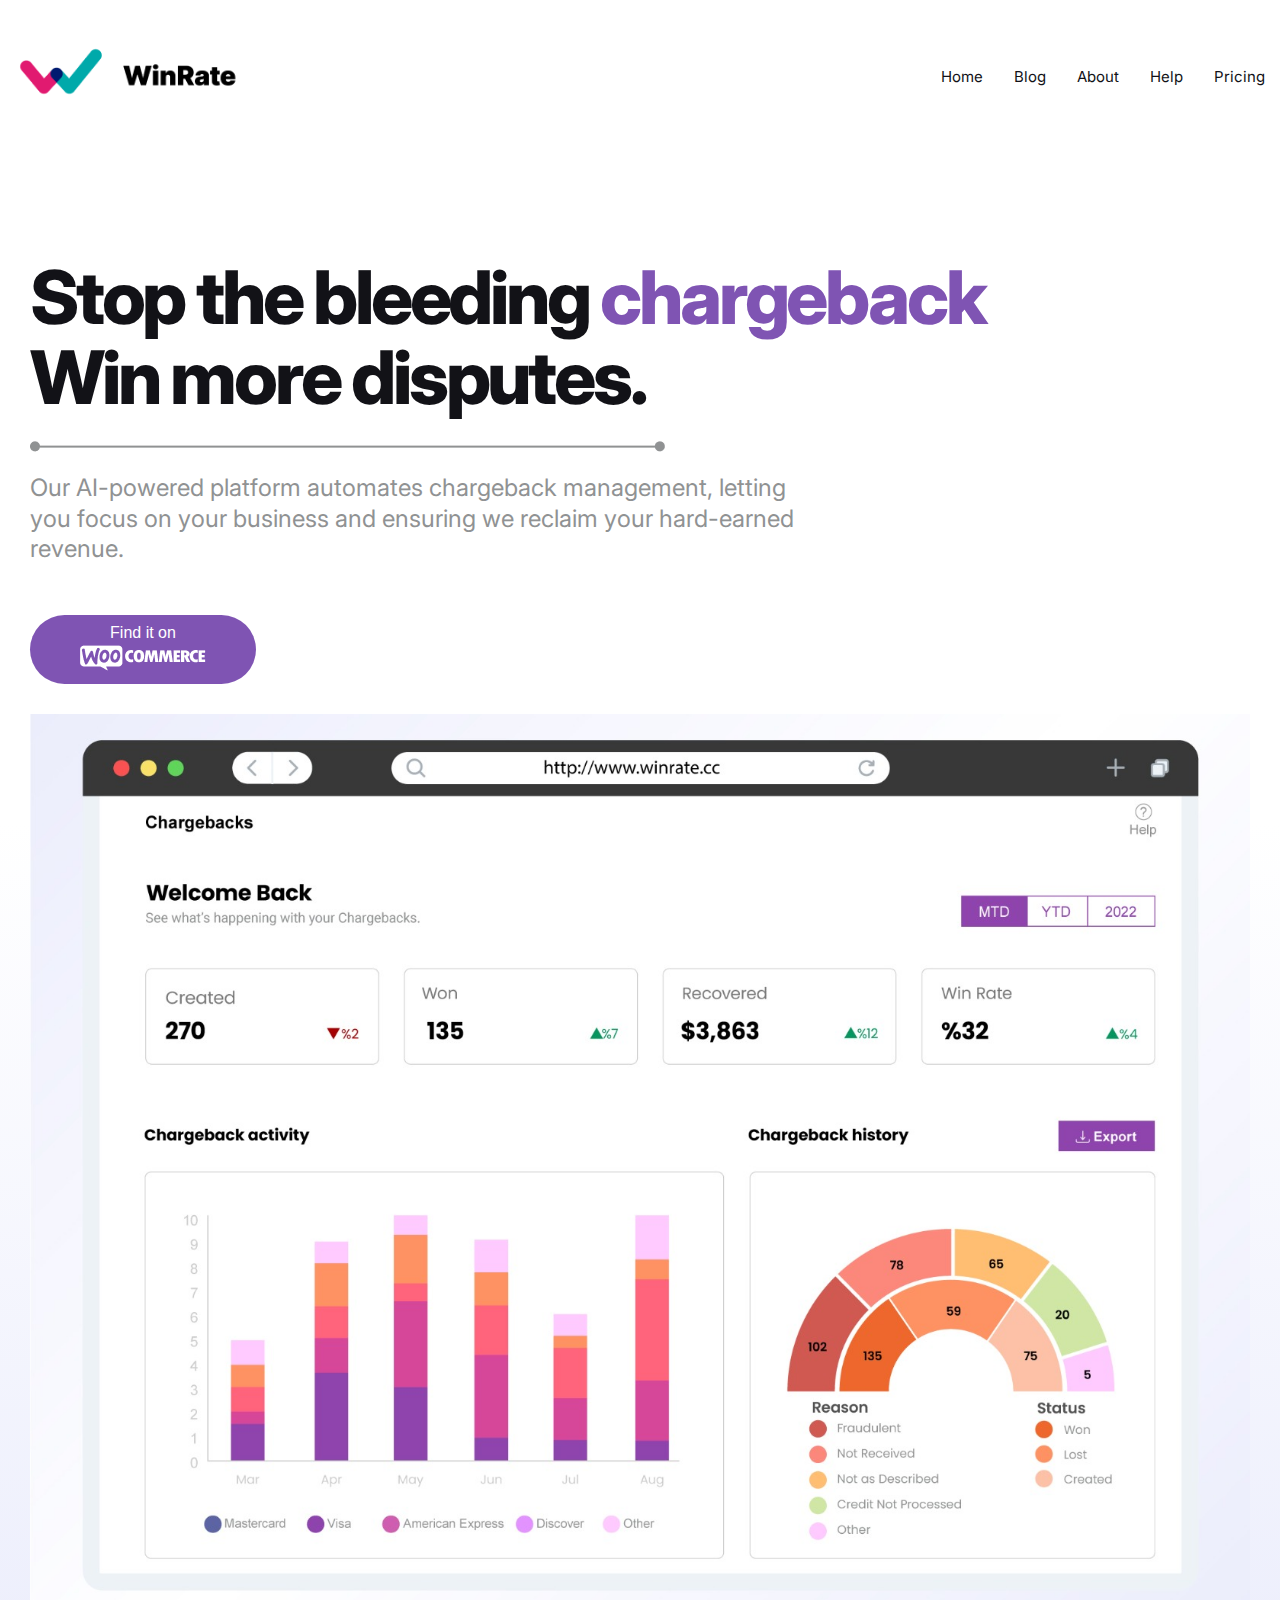
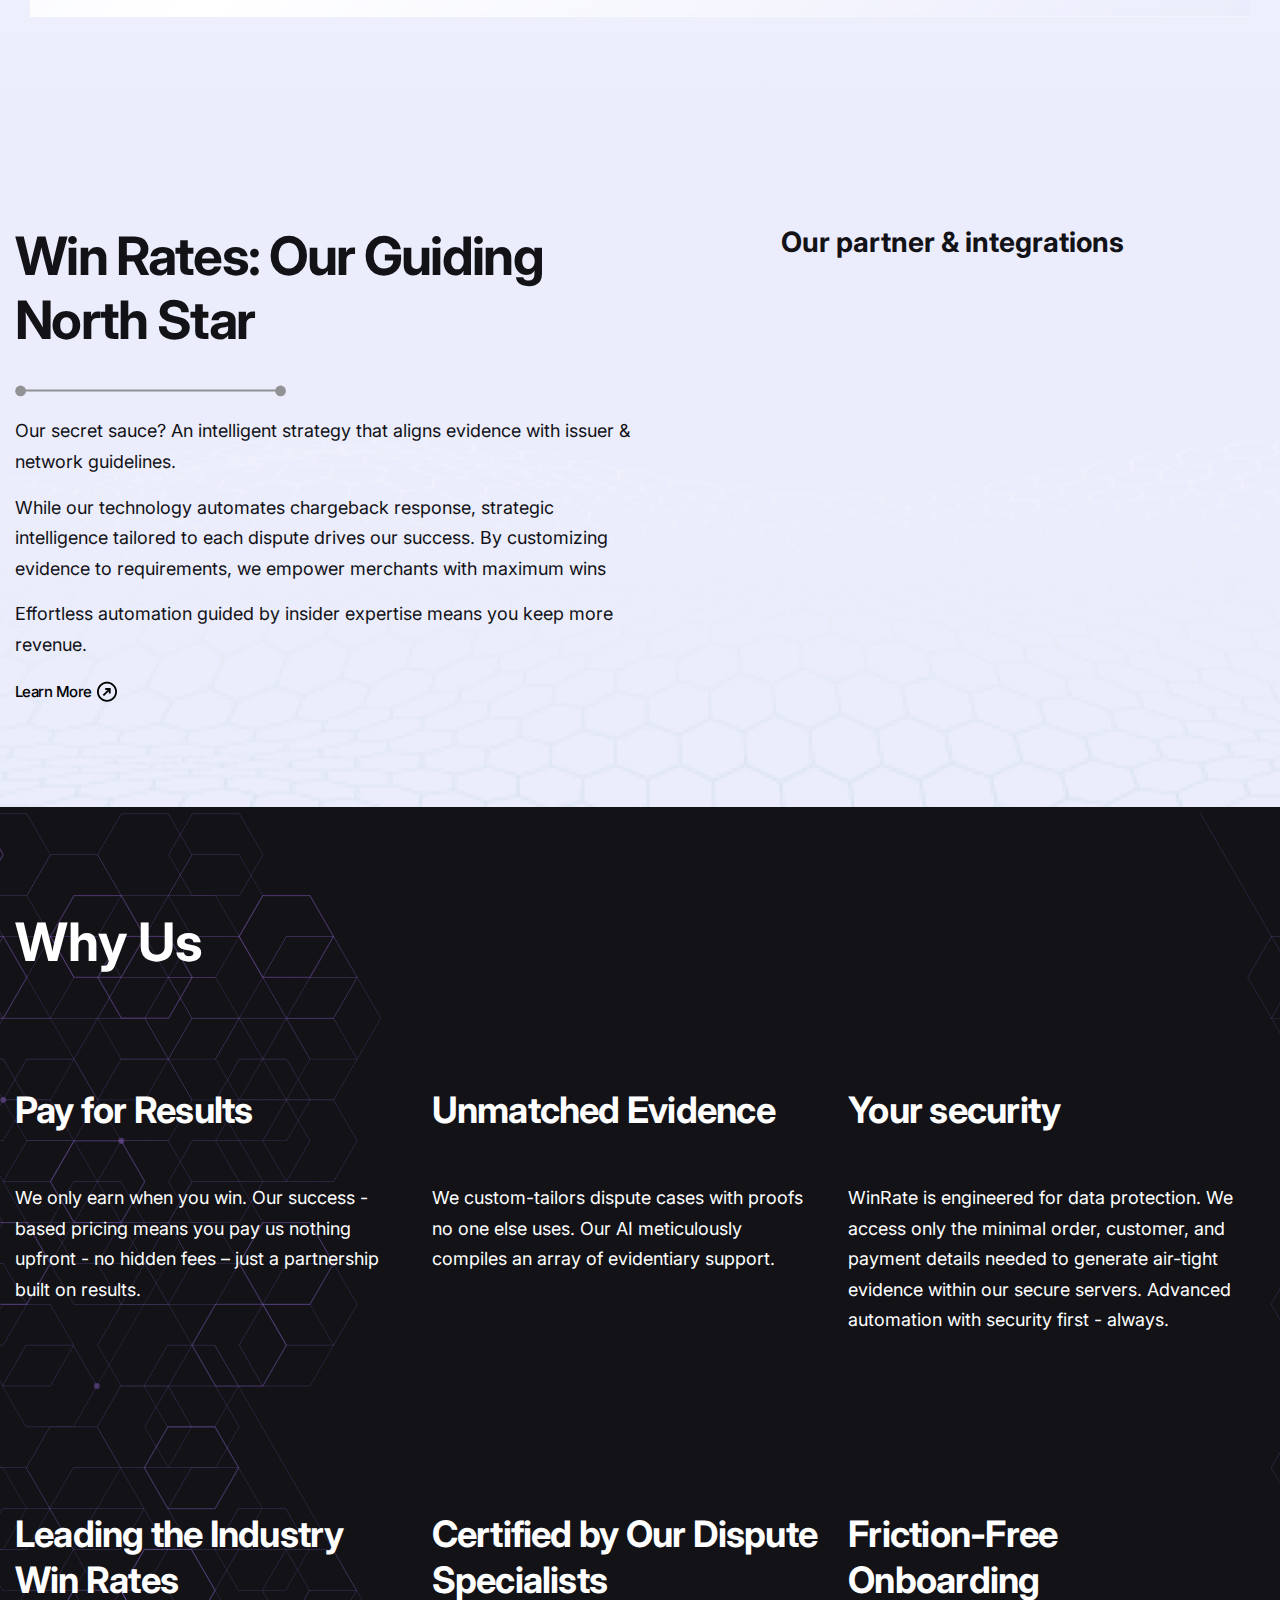
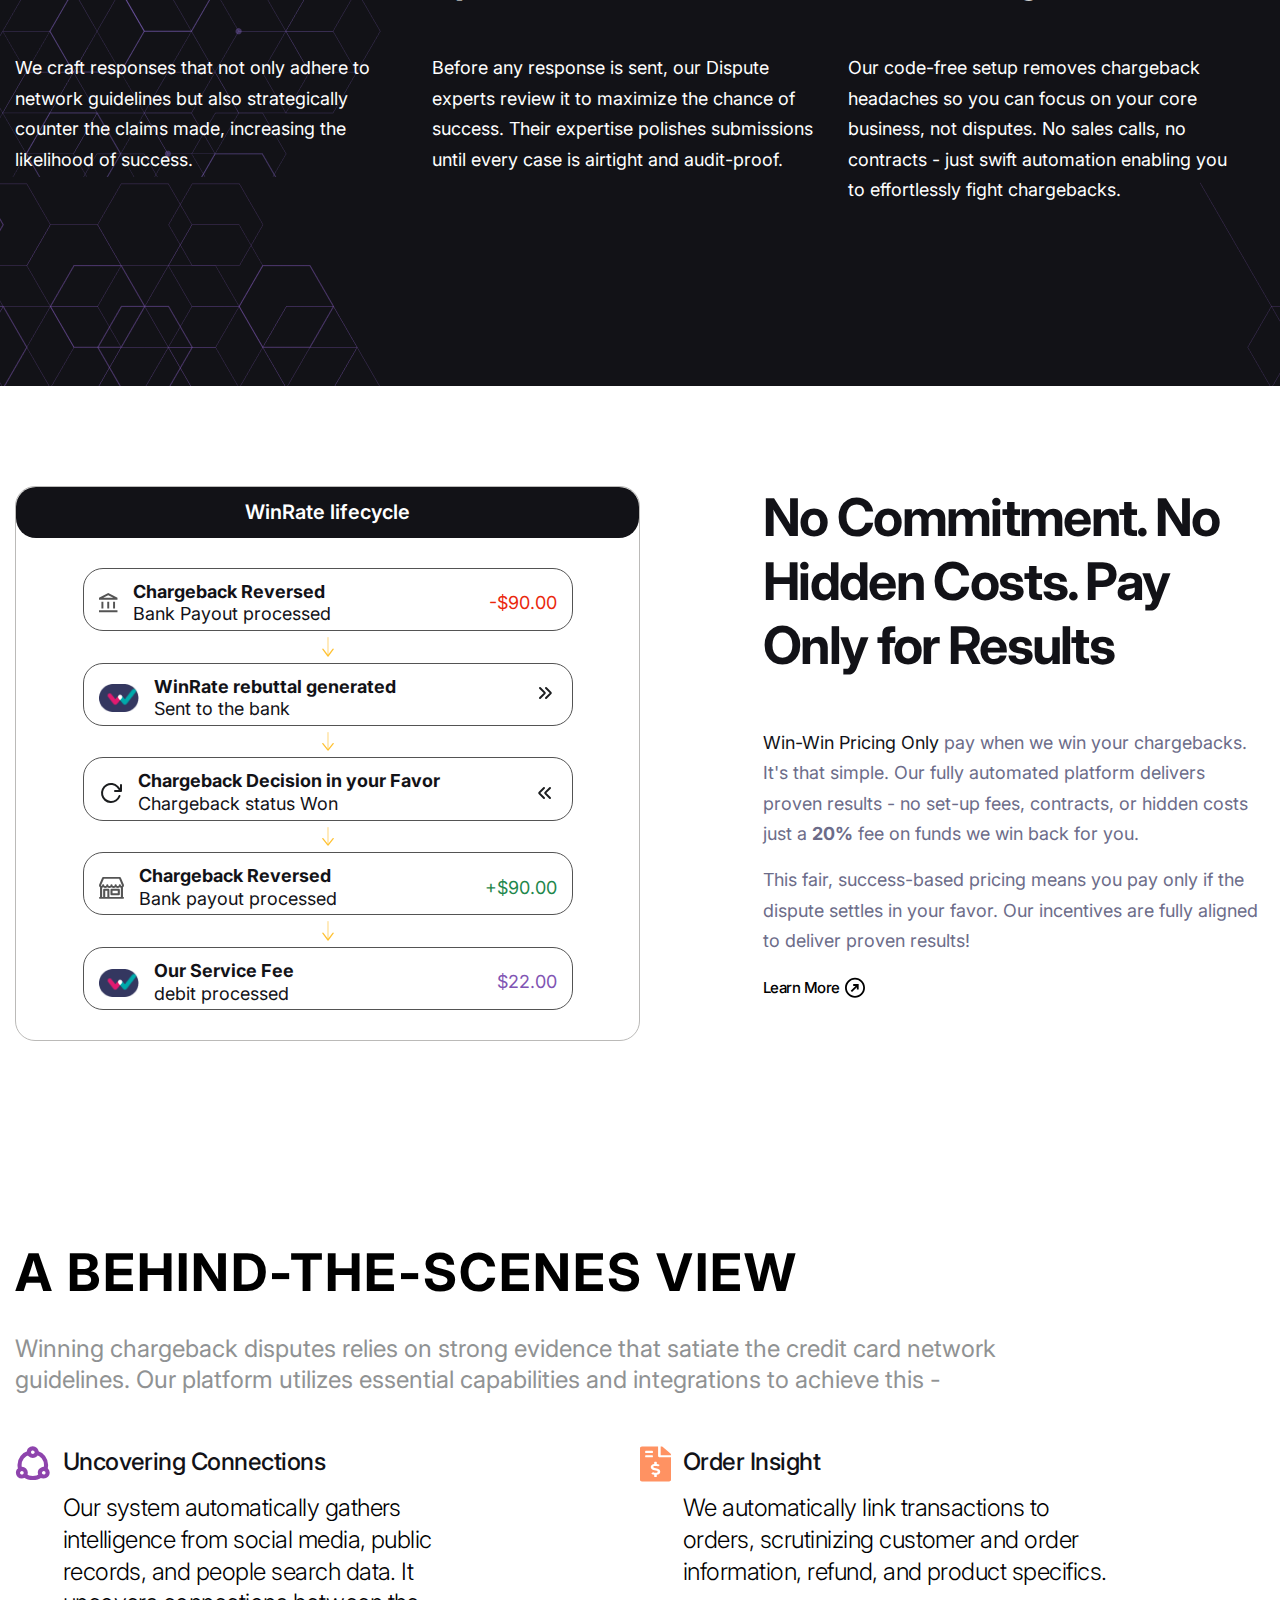
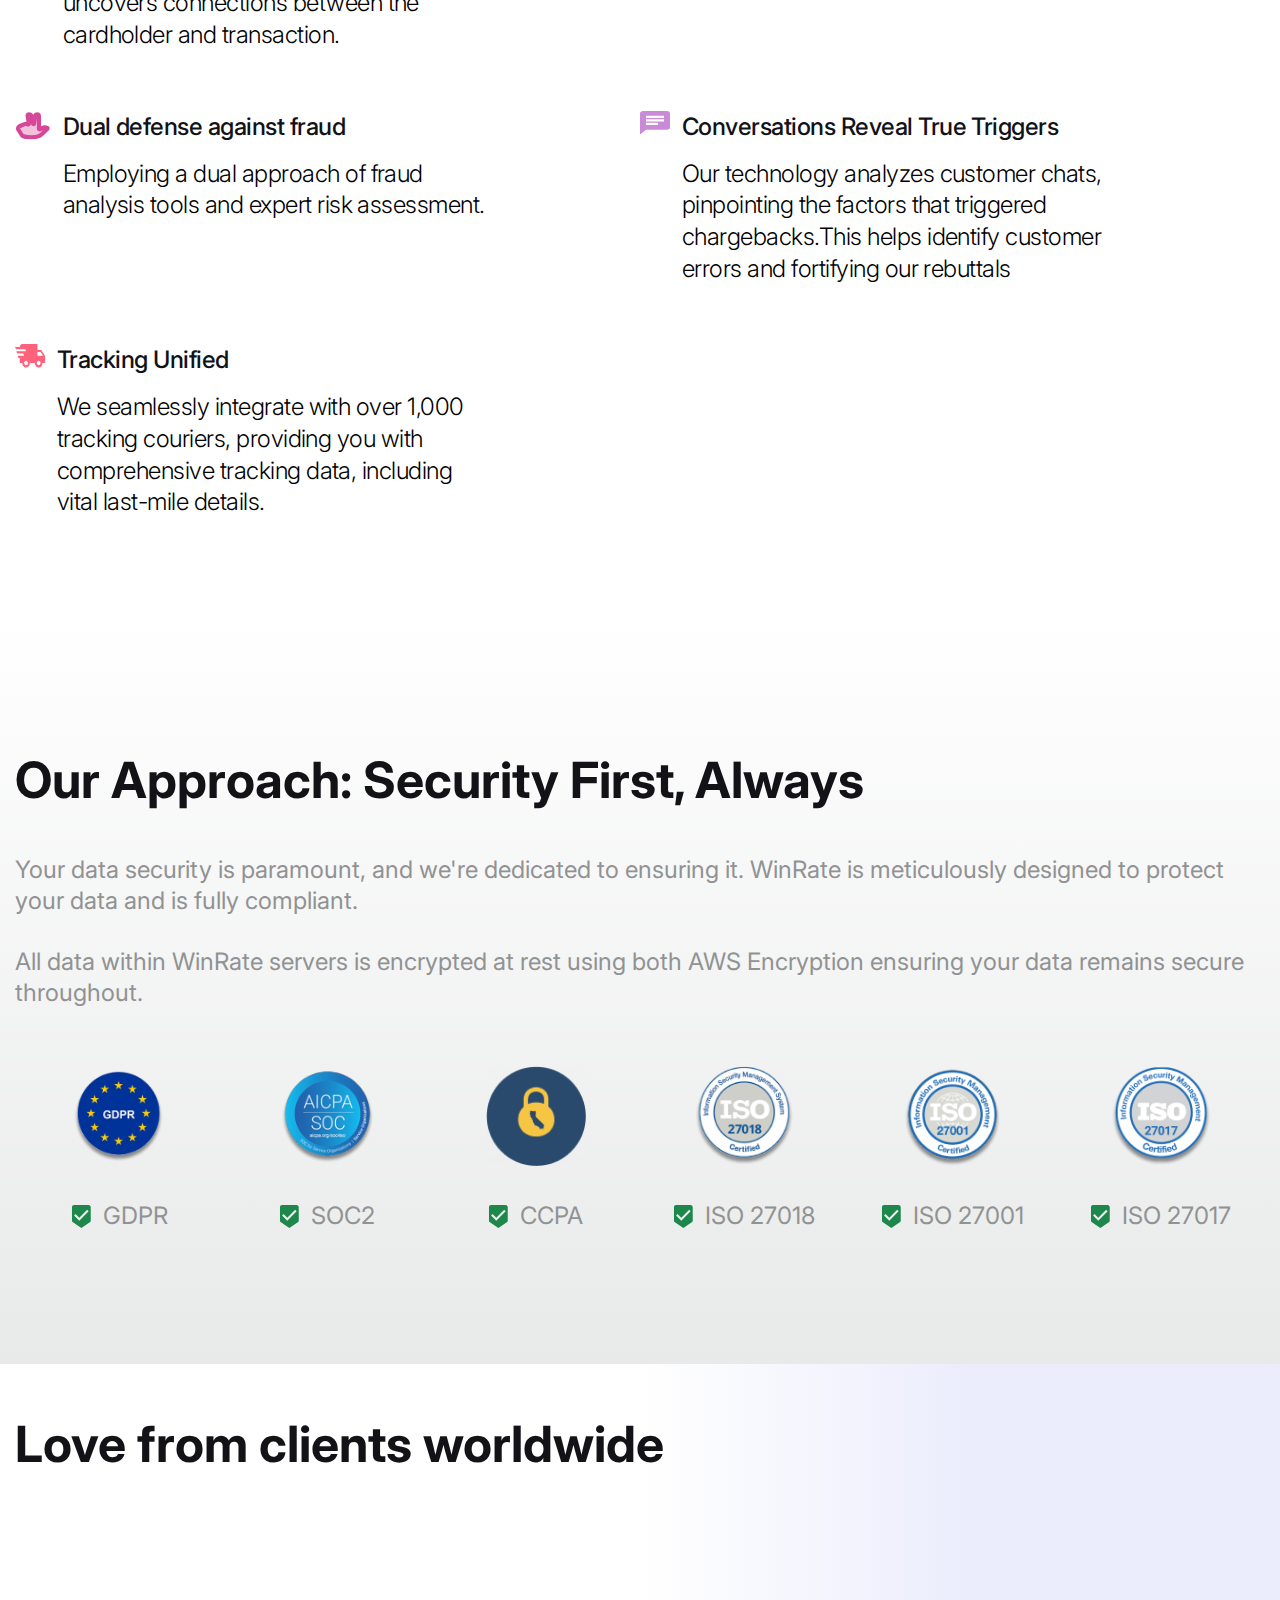
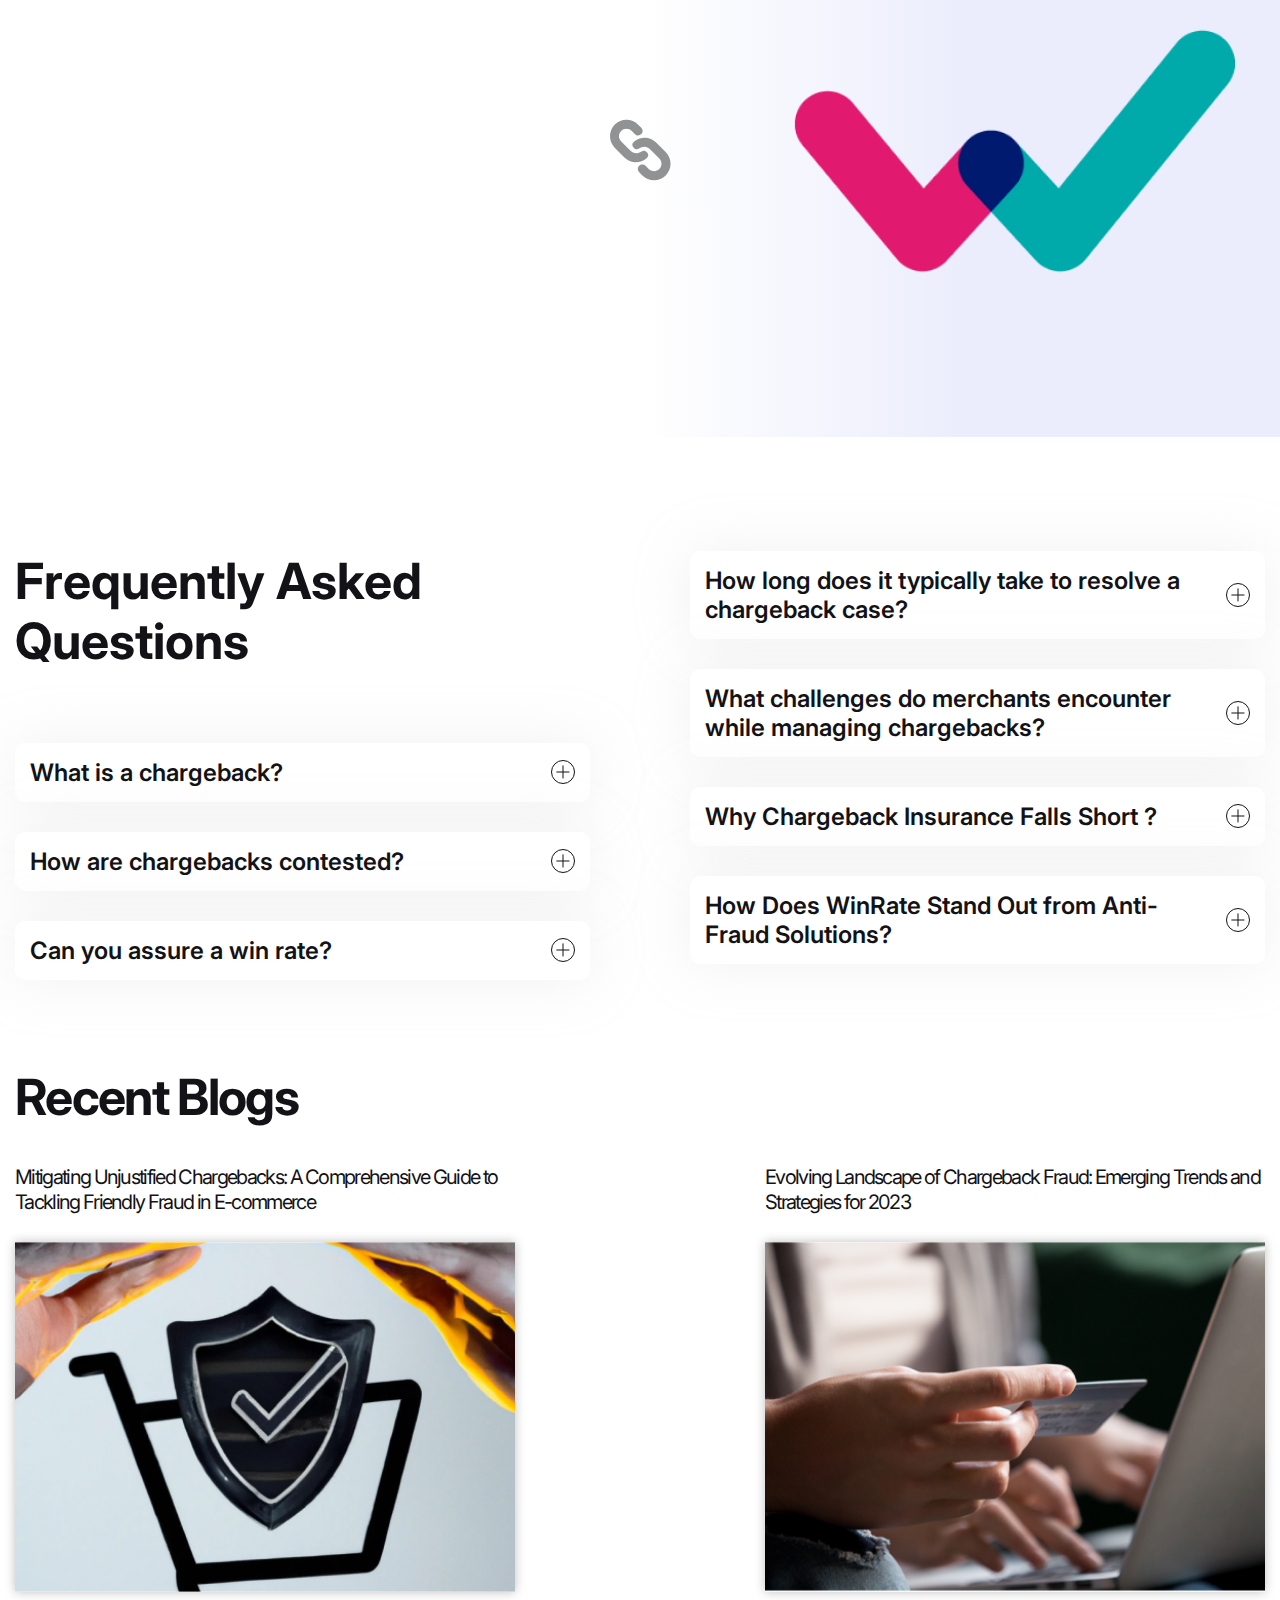
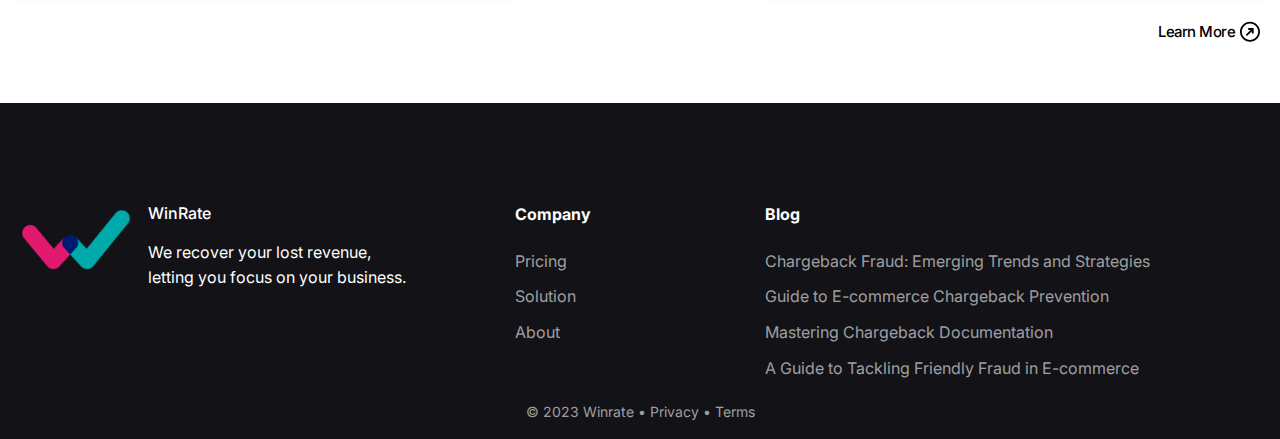
==== commit cb0c0a17: "changes updated" ====
--- a/index.html
+++ b/index.html
@@ -33,14 +33,17 @@
         <div>
           <div class="menu-bar">
             <svg xmlns="http://www.w3.org/2000/svg" width="26" height="24" viewBox="0 0 26 24" fill="none">
-              <path d="M23.6663 19.3337C24.18 19.3339 24.6738 19.5318 25.0455 19.8862C25.4172 20.2407 25.6384 20.7245 25.663 21.2375C25.6877 21.7506 25.5141 22.2534 25.1781 22.6419C24.8421 23.0304 24.3696 23.2748 23.8583 23.3243L23.6663 23.3337H2.33301C1.81939 23.3334 1.32555 23.1356 0.953826 22.7811C0.582103 22.4267 0.360992 21.9428 0.336309 21.4298C0.311626 20.9167 0.485264 20.4139 0.821242 20.0254C1.15722 19.6369 1.62978 19.3926 2.14101 19.343L2.33301 19.3337H23.6663ZM23.6663 10.0003C24.1968 10.0003 24.7055 10.211 25.0806 10.5861C25.4556 10.9612 25.6663 11.4699 25.6663 12.0003C25.6663 12.5308 25.4556 13.0395 25.0806 13.4145C24.7055 13.7896 24.1968 14.0003 23.6663 14.0003H2.33301C1.80257 14.0003 1.29387 13.7896 0.918794 13.4145C0.543722 13.0395 0.333008 12.5308 0.333008 12.0003C0.333008 11.4699 0.543722 10.9612 0.918794 10.5861C1.29387 10.211 1.80257 10.0003 2.33301 10.0003H23.6663ZM23.6663 0.666992C24.1968 0.666992 24.7055 0.877706 25.0806 1.25278C25.4556 1.62785 25.6663 2.13656 25.6663 2.66699C25.6663 3.19743 25.4556 3.70613 25.0806 4.08121C24.7055 4.45628 24.1968 4.66699 23.6663 4.66699H2.33301C1.80257 4.66699 1.29387 4.45628 0.918794 4.08121C0.543722 3.70613 0.333008 3.19743 0.333008 2.66699C0.333008 2.13656 0.543722 1.62785 0.918794 1.25278C1.29387 0.877706 1.80257 0.666992 2.33301 0.666992H23.6663Z" fill="black"/>
+              <path
+                d="M23.6663 19.3337C24.18 19.3339 24.6738 19.5318 25.0455 19.8862C25.4172 20.2407 25.6384 20.7245 25.663 21.2375C25.6877 21.7506 25.5141 22.2534 25.1781 22.6419C24.8421 23.0304 24.3696 23.2748 23.8583 23.3243L23.6663 23.3337H2.33301C1.81939 23.3334 1.32555 23.1356 0.953826 22.7811C0.582103 22.4267 0.360992 21.9428 0.336309 21.4298C0.311626 20.9167 0.485264 20.4139 0.821242 20.0254C1.15722 19.6369 1.62978 19.3926 2.14101 19.343L2.33301 19.3337H23.6663ZM23.6663 10.0003C24.1968 10.0003 24.7055 10.211 25.0806 10.5861C25.4556 10.9612 25.6663 11.4699 25.6663 12.0003C25.6663 12.5308 25.4556 13.0395 25.0806 13.4145C24.7055 13.7896 24.1968 14.0003 23.6663 14.0003H2.33301C1.80257 14.0003 1.29387 13.7896 0.918794 13.4145C0.543722 13.0395 0.333008 12.5308 0.333008 12.0003C0.333008 11.4699 0.543722 10.9612 0.918794 10.5861C1.29387 10.211 1.80257 10.0003 2.33301 10.0003H23.6663ZM23.6663 0.666992C24.1968 0.666992 24.7055 0.877706 25.0806 1.25278C25.4556 1.62785 25.6663 2.13656 25.6663 2.66699C25.6663 3.19743 25.4556 3.70613 25.0806 4.08121C24.7055 4.45628 24.1968 4.66699 23.6663 4.66699H2.33301C1.80257 4.66699 1.29387 4.45628 0.918794 4.08121C0.543722 3.70613 0.333008 3.19743 0.333008 2.66699C0.333008 2.13656 0.543722 1.62785 0.918794 1.25278C1.29387 0.877706 1.80257 0.666992 2.33301 0.666992H23.6663Z"
+                fill="black" />
             </svg>
           </div>
           <ul>
-            <li><a href="#">Home</a></li>
+            <li><a href="index.html">Home</a></li>
             <li><a href="#">Blog</a></li>
-            <li><a href="#">About</a></li>
+            <li><a href="about-us.html">About</a></li>
             <li><a href="#">Help</a></li>
+            <li><a href="pricing.html">Pricing</a></li>
           </ul>
         </div>
       </div>
@@ -60,7 +63,7 @@
               Find it on <br /><img src="assets/img/woo-commerce.png" alt="image" />
             </button>
           </div>
-          <img src="assets/img/dashboard.png" alt="image" class="dashboard" />
+          <img src="assets/img/dashboard.jpeg" alt="image" class="dashboard" />
         </div>
         <!--  -->
 
@@ -618,10 +621,10 @@
   <div class="clients-worldwide">
     <div class="container">
       <h2>Love from clients worldwide</h2>
-      <div class="owl-carousel owl-theme client-testimonail">
-        <div class="item">
-          <div class="inner-wrapper">
-            <div class="inner">
+      <div class="inner-wrapper">
+        <div class="inner">
+          <div class="owl-carousel owl-theme client-testimonail">
+            <div class="item">
               <div class="company">
                 <img src="assets/img/company.png" alt="image">
                 <span>Mangolala</span>
@@ -632,21 +635,7 @@
               <h3>John Doe</h3>
               <h3><span>Founder, Win Rates</span></h3>
             </div>
-            <div class="inner">
-              <svg xmlns="http://www.w3.org/2000/svg" width="61" height="62" viewBox="0 0 61 62" fill="none">
-                <path
-                  d="M46.1302 23.5998L55.6463 33.1159C57.1905 34.6395 58.418 36.4536 59.2582 38.4535C60.0984 40.4535 60.5347 42.5999 60.542 44.7692C60.5492 46.9385 60.1273 49.0878 59.3005 51.0933C58.4737 53.0989 57.2584 54.9211 55.7245 56.455C54.1906 57.9889 52.3684 59.2043 50.3628 60.0311C48.3572 60.8579 46.208 61.2798 44.0387 61.2725C41.8694 61.2653 39.723 60.8289 37.723 59.9887C35.723 59.1485 33.909 57.921 32.3854 56.3768L29.2154 53.2068C28.7867 52.7932 28.4447 52.2983 28.2094 51.7512C27.974 51.204 27.85 50.6154 27.8446 50.0198C27.8391 49.4241 27.9523 48.8334 28.1776 48.282C28.4029 47.7306 28.7358 47.2296 29.1568 46.8082C29.5778 46.3868 30.0785 46.0535 30.6296 45.8276C31.1808 45.6018 31.7715 45.488 32.3671 45.4929C32.9627 45.4978 33.5514 45.6213 34.0989 45.8561C34.6463 46.091 35.1414 46.4325 35.5554 46.8607L38.7315 50.0338C40.1359 51.4255 42.0344 52.2043 44.0116 52.1997C45.9888 52.1951 47.8837 51.4075 49.2816 50.0092C50.6795 48.6109 51.4666 46.7158 51.4707 44.7385C51.4747 42.7613 50.6954 40.863 49.3032 39.459L39.7871 29.9429C38.7586 28.9139 37.4521 28.2074 36.028 27.9099C34.6038 27.6124 33.1238 27.7369 31.7693 28.2682C31.2849 28.4596 30.8363 28.6569 30.4116 28.8543L29.024 29.5033C27.1698 30.3406 25.7433 30.6995 23.928 28.8872C21.3202 26.2794 21.996 23.872 25.1751 21.6799C28.3422 19.5019 32.1719 18.5015 35.9997 18.8522C39.8274 19.2029 43.4115 20.8826 46.1302 23.5998ZM28.1567 5.62632L31.3267 8.79635C32.1443 9.64202 32.597 10.775 32.5873 11.9512C32.5776 13.1274 32.1064 14.2527 31.2751 15.0848C30.4437 15.9169 29.3188 16.3892 28.1426 16.4C26.9664 16.4108 25.8331 15.9592 24.9866 15.1424L21.8136 11.9724C21.1241 11.2581 20.2993 10.6883 19.3873 10.2962C18.4752 9.90411 17.4942 9.69758 16.5015 9.68868C15.5088 9.67977 14.5242 9.86866 13.6053 10.2443C12.6863 10.62 11.8514 11.1749 11.1492 11.8767C10.447 12.5785 9.89163 13.4131 9.51545 14.3318C9.13927 15.2505 8.94982 16.235 8.95816 17.2277C8.96651 18.2204 9.17247 19.2016 9.56405 20.1138C9.95563 21.0261 10.525 21.8513 11.2389 22.5412L20.7549 32.0573C21.7835 33.0863 23.0899 33.7928 24.5141 34.0903C25.9383 34.3878 27.4183 34.2632 28.7727 33.732C29.2572 33.5406 29.7058 33.3432 30.1305 33.1458L31.5181 32.4969C33.3723 31.6595 34.8018 31.3006 36.6141 33.1129C39.2219 35.7207 38.546 38.1282 35.367 40.3203C32.1999 42.4982 28.3701 43.4986 24.5424 43.1479C20.7147 42.7972 17.1305 41.1175 14.4119 38.4003L4.89579 28.8842C3.35162 27.3606 2.12409 25.5466 1.28388 23.5466C0.443661 21.5467 0.0073597 19.4002 9.23103e-05 17.231C-0.00717508 15.0617 0.414735 12.9124 1.24153 10.9068C2.06833 8.90126 3.28367 7.07906 4.8176 5.54514C6.35152 4.01121 8.17372 2.79587 10.1793 1.96907C12.1848 1.14227 14.3341 0.720364 16.5034 0.727631C18.6727 0.734899 20.8191 1.1712 22.8191 2.01141C24.8191 2.85163 26.6331 4.08215 28.1567 5.62632Z"
-                  fill="#909293" />
-              </svg>
-            </div>
-            <div class="inner">
-              <img src="assets/img/favicon.png" alt="image">
-            </div>
-          </div>
-        </div>
-        <div class="item">
-          <div class="inner-wrapper">
-            <div class="inner">
+            <div class="item">
               <div class="company">
                 <img src="assets/img/company.png" alt="image">
                 <span>Mangolala</span>
@@ -657,17 +646,17 @@
               <h3>John Doe</h3>
               <h3><span>Founder, Win Rates</span></h3>
             </div>
-            <div class="inner">
-              <svg xmlns="http://www.w3.org/2000/svg" width="61" height="62" viewBox="0 0 61 62" fill="none">
-                <path
-                  d="M46.1302 23.5998L55.6463 33.1159C57.1905 34.6395 58.418 36.4536 59.2582 38.4535C60.0984 40.4535 60.5347 42.5999 60.542 44.7692C60.5492 46.9385 60.1273 49.0878 59.3005 51.0933C58.4737 53.0989 57.2584 54.9211 55.7245 56.455C54.1906 57.9889 52.3684 59.2043 50.3628 60.0311C48.3572 60.8579 46.208 61.2798 44.0387 61.2725C41.8694 61.2653 39.723 60.8289 37.723 59.9887C35.723 59.1485 33.909 57.921 32.3854 56.3768L29.2154 53.2068C28.7867 52.7932 28.4447 52.2983 28.2094 51.7512C27.974 51.204 27.85 50.6154 27.8446 50.0198C27.8391 49.4241 27.9523 48.8334 28.1776 48.282C28.4029 47.7306 28.7358 47.2296 29.1568 46.8082C29.5778 46.3868 30.0785 46.0535 30.6296 45.8276C31.1808 45.6018 31.7715 45.488 32.3671 45.4929C32.9627 45.4978 33.5514 45.6213 34.0989 45.8561C34.6463 46.091 35.1414 46.4325 35.5554 46.8607L38.7315 50.0338C40.1359 51.4255 42.0344 52.2043 44.0116 52.1997C45.9888 52.1951 47.8837 51.4075 49.2816 50.0092C50.6795 48.6109 51.4666 46.7158 51.4707 44.7385C51.4747 42.7613 50.6954 40.863 49.3032 39.459L39.7871 29.9429C38.7586 28.9139 37.4521 28.2074 36.028 27.9099C34.6038 27.6124 33.1238 27.7369 31.7693 28.2682C31.2849 28.4596 30.8363 28.6569 30.4116 28.8543L29.024 29.5033C27.1698 30.3406 25.7433 30.6995 23.928 28.8872C21.3202 26.2794 21.996 23.872 25.1751 21.6799C28.3422 19.5019 32.1719 18.5015 35.9997 18.8522C39.8274 19.2029 43.4115 20.8826 46.1302 23.5998ZM28.1567 5.62632L31.3267 8.79635C32.1443 9.64202 32.597 10.775 32.5873 11.9512C32.5776 13.1274 32.1064 14.2527 31.2751 15.0848C30.4437 15.9169 29.3188 16.3892 28.1426 16.4C26.9664 16.4108 25.8331 15.9592 24.9866 15.1424L21.8136 11.9724C21.1241 11.2581 20.2993 10.6883 19.3873 10.2962C18.4752 9.90411 17.4942 9.69758 16.5015 9.68868C15.5088 9.67977 14.5242 9.86866 13.6053 10.2443C12.6863 10.62 11.8514 11.1749 11.1492 11.8767C10.447 12.5785 9.89163 13.4131 9.51545 14.3318C9.13927 15.2505 8.94982 16.235 8.95816 17.2277C8.96651 18.2204 9.17247 19.2016 9.56405 20.1138C9.95563 21.0261 10.525 21.8513 11.2389 22.5412L20.7549 32.0573C21.7835 33.0863 23.0899 33.7928 24.5141 34.0903C25.9383 34.3878 27.4183 34.2632 28.7727 33.732C29.2572 33.5406 29.7058 33.3432 30.1305 33.1458L31.5181 32.4969C33.3723 31.6595 34.8018 31.3006 36.6141 33.1129C39.2219 35.7207 38.546 38.1282 35.367 40.3203C32.1999 42.4982 28.3701 43.4986 24.5424 43.1479C20.7147 42.7972 17.1305 41.1175 14.4119 38.4003L4.89579 28.8842C3.35162 27.3606 2.12409 25.5466 1.28388 23.5466C0.443661 21.5467 0.0073597 19.4002 9.23103e-05 17.231C-0.00717508 15.0617 0.414735 12.9124 1.24153 10.9068C2.06833 8.90126 3.28367 7.07906 4.8176 5.54514C6.35152 4.01121 8.17372 2.79587 10.1793 1.96907C12.1848 1.14227 14.3341 0.720364 16.5034 0.727631C18.6727 0.734899 20.8191 1.1712 22.8191 2.01141C24.8191 2.85163 26.6331 4.08215 28.1567 5.62632Z"
-                  fill="#909293" />
-              </svg>
-            </div>
-            <div class="inner">
-              <img src="assets/img/favicon.png" alt="image">
-            </div>
-          </div>
+          </div>
+        </div>
+        <div class="inner">
+          <svg xmlns="http://www.w3.org/2000/svg" width="61" height="62" viewBox="0 0 61 62" fill="none">
+            <path
+              d="M46.1302 23.5998L55.6463 33.1159C57.1905 34.6395 58.418 36.4536 59.2582 38.4535C60.0984 40.4535 60.5347 42.5999 60.542 44.7692C60.5492 46.9385 60.1273 49.0878 59.3005 51.0933C58.4737 53.0989 57.2584 54.9211 55.7245 56.455C54.1906 57.9889 52.3684 59.2043 50.3628 60.0311C48.3572 60.8579 46.208 61.2798 44.0387 61.2725C41.8694 61.2653 39.723 60.8289 37.723 59.9887C35.723 59.1485 33.909 57.921 32.3854 56.3768L29.2154 53.2068C28.7867 52.7932 28.4447 52.2983 28.2094 51.7512C27.974 51.204 27.85 50.6154 27.8446 50.0198C27.8391 49.4241 27.9523 48.8334 28.1776 48.282C28.4029 47.7306 28.7358 47.2296 29.1568 46.8082C29.5778 46.3868 30.0785 46.0535 30.6296 45.8276C31.1808 45.6018 31.7715 45.488 32.3671 45.4929C32.9627 45.4978 33.5514 45.6213 34.0989 45.8561C34.6463 46.091 35.1414 46.4325 35.5554 46.8607L38.7315 50.0338C40.1359 51.4255 42.0344 52.2043 44.0116 52.1997C45.9888 52.1951 47.8837 51.4075 49.2816 50.0092C50.6795 48.6109 51.4666 46.7158 51.4707 44.7385C51.4747 42.7613 50.6954 40.863 49.3032 39.459L39.7871 29.9429C38.7586 28.9139 37.4521 28.2074 36.028 27.9099C34.6038 27.6124 33.1238 27.7369 31.7693 28.2682C31.2849 28.4596 30.8363 28.6569 30.4116 28.8543L29.024 29.5033C27.1698 30.3406 25.7433 30.6995 23.928 28.8872C21.3202 26.2794 21.996 23.872 25.1751 21.6799C28.3422 19.5019 32.1719 18.5015 35.9997 18.8522C39.8274 19.2029 43.4115 20.8826 46.1302 23.5998ZM28.1567 5.62632L31.3267 8.79635C32.1443 9.64202 32.597 10.775 32.5873 11.9512C32.5776 13.1274 32.1064 14.2527 31.2751 15.0848C30.4437 15.9169 29.3188 16.3892 28.1426 16.4C26.9664 16.4108 25.8331 15.9592 24.9866 15.1424L21.8136 11.9724C21.1241 11.2581 20.2993 10.6883 19.3873 10.2962C18.4752 9.90411 17.4942 9.69758 16.5015 9.68868C15.5088 9.67977 14.5242 9.86866 13.6053 10.2443C12.6863 10.62 11.8514 11.1749 11.1492 11.8767C10.447 12.5785 9.89163 13.4131 9.51545 14.3318C9.13927 15.2505 8.94982 16.235 8.95816 17.2277C8.96651 18.2204 9.17247 19.2016 9.56405 20.1138C9.95563 21.0261 10.525 21.8513 11.2389 22.5412L20.7549 32.0573C21.7835 33.0863 23.0899 33.7928 24.5141 34.0903C25.9383 34.3878 27.4183 34.2632 28.7727 33.732C29.2572 33.5406 29.7058 33.3432 30.1305 33.1458L31.5181 32.4969C33.3723 31.6595 34.8018 31.3006 36.6141 33.1129C39.2219 35.7207 38.546 38.1282 35.367 40.3203C32.1999 42.4982 28.3701 43.4986 24.5424 43.1479C20.7147 42.7972 17.1305 41.1175 14.4119 38.4003L4.89579 28.8842C3.35162 27.3606 2.12409 25.5466 1.28388 23.5466C0.443661 21.5467 0.0073597 19.4002 9.23103e-05 17.231C-0.00717508 15.0617 0.414735 12.9124 1.24153 10.9068C2.06833 8.90126 3.28367 7.07906 4.8176 5.54514C6.35152 4.01121 8.17372 2.79587 10.1793 1.96907C12.1848 1.14227 14.3341 0.720364 16.5034 0.727631C18.6727 0.734899 20.8191 1.1712 22.8191 2.01141C24.8191 2.85163 26.6331 4.08215 28.1567 5.62632Z"
+              fill="#909293" />
+          </svg>
+        </div>
+        <div class="inner">
+          <img src="assets/img/favicon.png" alt="image">
         </div>
       </div>
 
@@ -676,51 +665,73 @@
   <!-- Frequently Asked Questions  -->
   <div class="container">
     <div class="faq">
-      <h2>Frequently Asked Questions</h2>
+      <div class="inner-wrapper">
+
+        <h2>Frequently Asked Questions</h2>
+        <div class="accordion">
+          <div class="card">
+            <h4 class="accordion-item">What is a chargeback?<span></span></h4>
+            <div class="panel">
+              <p>A chargeback is the process of reversing a credit or debit card payment when a customer disputes a
+                purchase.</p>
+            </div>
+          </div>
+          <div class="card">
+            <h4 class="accordion-item">How are chargebacks contested? <span></span></h4>
+            <div class="panel">
+              <p>Upon initiation of a chargeback, the merchant and the issuing bank engage in a process where they present
+                conflicting arguments. This process adheres to specific regulations and may extend for up to 120 days
+                before resolution.</p>
+            </div>
+          </div>
+          <div class="card">
+            <h4 class="accordion-item">Can you assure a win rate? <span></span></h4>
+            <div class="panel">
+              <p>While we uphold one of the industry's highest win rates, the ultimate determination of wins and losses
+                rests solely with the issuing bank and is beyond our control.</p>
+            </div>
+          </div>
+          </div>
+      </div>
+      <div class="inner-wrapper">
       <div class="accordion">
+       
         <div class="card">
-          <h4 class="accordion-item">1. What is a chargeback?<span></span></h4>
+          <h4 class="accordion-item">How long does it typically take to resolve a chargeback case? <span></span></h4>
           <div class="panel">
-            <p>A chargeback is the process of reversing a credit or debit card payment when a customer disputes a purchase.</p>
+            <p>The duration can extend up to 120 days, varying based on the reason code that triggered the chargeback.
+            </p>
           </div>
         </div>
         <div class="card">
-          <h4 class="accordion-item">2. How are chargebacks contested? <span></span></h4>
+          <h4 class="accordion-item">What challenges do merchants encounter while managing chargebacks? <span></span>
+          </h4>
           <div class="panel">
-            <p>Upon initiation of a chargeback, the merchant and the issuing bank engage in a process where they present conflicting arguments. This process adheres to specific regulations and may extend for up to 120 days before resolution.</p>
+            <p>Navigating chargebacks is intricate, demanding, and financially burdensome. Card issuers like Visa and
+              Mastercard often revise their intricate regulations, necessitating constant vigilance from chargeback
+              analysts. Merchants handling chargebacks internally divert precious time and resources from their core
+              operations to tackle these complexities.</p>
           </div>
         </div>
         <div class="card">
-          <h4 class="accordion-item">3. Can you assure a win rate? <span></span></h4>
+          <h4 class="accordion-item">Why Chargeback Insurance Falls Short ? <span></span></h4>
           <div class="panel">
-            <p>While we uphold one of the industry's highest win rates, the ultimate determination of wins and losses rests solely with the issuing bank and is beyond our control.</p>
+            <p>Traditional chargeback insurance usually only covers fraud-related chargebacks, ignoring service-related
+              ones like 'merchandise/services not received.' WinRate takes care of all chargeback reason codes, offering
+              comprehensive protection.</p>
           </div>
         </div>
         <div class="card">
-          <h4 class="accordion-item">4. How long does it typically take to resolve a chargeback case? <span></span></h4>
+          <h4 class="accordion-item">How Does WinRate Stand Out from Anti-Fraud Solutions? <span></span></h4>
           <div class="panel">
-            <p>The duration can extend up to 120 days, varying based on the reason code that triggered the chargeback.</p>
-          </div>
-        </div>
-        <div class="card">
-          <h4 class="accordion-item">5. What challenges do merchants encounter while managing chargebacks? <span></span></h4>
-          <div class="panel">
-            <p>Navigating chargebacks is intricate, demanding, and financially burdensome. Card issuers like Visa and Mastercard often revise their intricate regulations, necessitating constant vigilance from chargeback analysts. Merchants handling chargebacks internally divert precious time and resources from their core operations to tackle these complexities.</p>
-          </div>
-        </div>
-        <div class="card">
-          <h4 class="accordion-item">6. Why Chargeback Insurance Falls Short ? <span></span></h4>
-          <div class="panel">
-            <p>Traditional chargeback insurance usually only covers fraud-related chargebacks, ignoring service-related ones like 'merchandise/services not received.' WinRate takes care of all chargeback reason codes, offering comprehensive protection.</p>
-          </div>
-        </div>
-        <div class="card">
-          <h4 class="accordion-item">7. How Does WinRate Stand Out from Anti-Fraud Solutions?  <span></span></h4>
-          <div class="panel">
-            <p>Anti-fraud solutions mainly focus on preventing fraud-triggered chargebacks before transaction approval. In contrast, WinRate tackles chargebacks after transactions, building evidence to recover lost funds across all chargeback types.
-              Unlike anti-fraud guarantees limited to fraud reason codes, WinRate covers all chargeback categories, including service-related ones like 'merchandise/services not received.</p>
-          </div>
-        </div>
+            <p>Anti-fraud solutions mainly focus on preventing fraud-triggered chargebacks before transaction approval.
+              In contrast, WinRate tackles chargebacks after transactions, building evidence to recover lost funds
+              across all chargeback types.
+              Unlike anti-fraud guarantees limited to fraud reason codes, WinRate covers all chargeback categories,
+              including service-related ones like 'merchandise/services not received.</p>
+          </div>
+        </div>
+      </div>
       </div>
     </div>
   </div>
@@ -853,7 +864,7 @@
     }
   </script>
   <script>
-    $(".menu-bar").click(function(){
+    $(".menu-bar").click(function () {
       $(".header").toggleClass("show");
     });
   </script>
--- a/assets/css/style.css
+++ b/assets/css/style.css
@@ -136,8 +136,8 @@
 }
 
 .banner .dashboard {
-    max-width: 575px;
-    display: block;
+    /* max-width: 575px;
+    display: block; */
     margin: 30px auto 0;
 }
 
@@ -166,12 +166,11 @@
 .win-rate .win-rate-wrapper {
     padding: 100px 0;
     display: flex;
-    gap: 15px;
     flex-wrap: wrap;
 }
 
 .win-rate .win-rate-inner {
-    width: 48%;
+    width: 50%;
 }
 
 .win-rate .win-rate-inner h2 {
@@ -186,7 +185,7 @@
 }
 
 .win-rate .win-rate-inner p {
-    margin: 30px 0 36px;
+    margin: 15px 0;
 }
 
 .win-rate .win-rate-inner p span {
@@ -581,8 +580,12 @@
 .clients-worldwide .owl-nav {
     display: flex;
     align-items: center;
-    justify-content: center;
+    justify-content: end;
     gap: 125px;
+}
+
+.clients-worldwide .owl-nav button img {
+    width: 50px;
 }
 
 .clients-worldwide .owl-nav button:hover {
@@ -623,6 +626,8 @@
 .recent-blog .inner-wrapper .blog-inner img {
     height: 350px;
     object-fit: cover;
+    box-shadow: 0 0 10px rgba(0, 0, 0, .25);
+
 }
 
 .recent-blog .show-more {
@@ -633,19 +638,26 @@
 /* FAQ  */
 .faq {
     padding: 114px 0 0;
+    display: flex;
+    align-items: flex-start;
+    gap: 100px;
+    flex-wrap: wrap;
+}
+
+.faq .inner-wrapper {
+    width: calc(50% - 50px);
 }
 
 .faq h2 {
     font-size: 50px;
     font-weight: 700;
-    line-height: 30.6px;
     margin: 0 0 72px;
 }
 
 .faq .accordion .card {
     border-radius: 10px;
     background: #FFF;
-    box-shadow: 2px 2px 30px 3px rgba(0, 0, 0, 0.25);
+    box-shadow: 0 0 56px rgba(201, 201, 201, .25);
     margin: 0 0 30px;
 }
 
@@ -713,8 +725,12 @@
     flex-wrap: wrap;
 }
 
-footer .inner-footer .inner-wrapper {
-    width: 25%;
+footer .inner-footer .inner-wrapper:nth-child(2) {
+    width: 20%;
+}
+
+footer .inner-footer .inner-wrapper:nth-child(3) {
+    width: 40%;
 }
 
 footer .inner-footer .inner-wrapper.logo {
@@ -725,7 +741,7 @@
 }
 
 footer .inner-footer .inner-wrapper:first-child {
-    width: 50%;
+    width: 40%;
     padding-right: 100px;
 }
 
@@ -752,7 +768,7 @@
 }
 
 footer .inner-footer .inner-wrapper ul li {
-    padding: 18px 0;
+    padding: 5px 0;
 }
 
 footer .inner-footer .inner-wrapper ul li a {
@@ -766,6 +782,7 @@
     text-align: center;
     font-size: 14px;
     line-height: 22.4px;
+    margin: 15px 0 0;
 }
 
 footer .copy-right a {
@@ -779,6 +796,220 @@
     display: none;
 }
 
+
+/* About us page  */
+/* Our Story */
+.our-story {
+    padding: 50px 0;
+}
+
+.our-story h2 {
+    font-size: 50px;
+    font-weight: 800;
+    margin: 0 0 30px;
+}
+
+.our-story h3 {
+    color: #121217;
+    font-size: 30px;
+    font-weight: 700;
+}
+
+.our-story p {
+    color: #909293;
+    margin: 15px 0 0;
+}
+
+/* features  */
+.features {
+    padding: 50px 0;
+    background-color: #121217;
+}
+
+.features h2 {
+    color: #FFF;
+    font-size: 50px;
+    font-weight: 700;
+    margin: 0 0 60px;
+    text-align: center;
+}
+
+.features .wrapper {
+    display: flex;
+    align-items: flex-start;
+    gap: 96px;
+    flex-wrap: wrap;
+}
+
+.features .wrapper .inner-wrapper {
+    width: calc(50% - 48px);
+}
+
+.features .wrapper .inner-wrapper .item {
+    display: flex;
+    align-items: baseline;
+    gap: 20px;
+    min-height: 200px;
+    position: relative;
+}
+
+@media (max-width:1280px) {
+    .features .wrapper .inner-wrapper .item {
+        min-height: 250px;
+    }
+}
+
+@media (max-width:1024px) {
+    .features .wrapper .inner-wrapper .item {
+        min-height: 300px;
+    }
+}
+
+.features .wrapper .inner-wrapper .item h3 {
+    color: #FFF;
+    font-size: 30px;
+    font-weight: 700;
+    line-height: 46.08px;
+    margin: 0 0 10px;
+}
+
+.features .wrapper .inner-wrapper .item p {
+    color: #FFF;
+}
+
+.features .wrapper .inner-wrapper:first-child .item {
+    justify-content: end;
+}
+
+.features .wrapper .inner-wrapper:first-child .item h3,
+.features .wrapper .inner-wrapper:first-child .item p {
+    text-align: right;
+}
+
+.features .wrapper .inner-wrapper:first-child .item::after {
+    content: '';
+    width: 1px;
+    position: absolute;
+    right: -48px;
+    top: 0;
+    bottom: 0;
+    background: #D74799;
+}
+
+.features .wrapper .inner-wrapper:first-child .item::before {
+    content: '';
+    width: 1px;
+    position: absolute;
+    right: -53px;
+    top: 0;
+    background: #D74799;
+    width: 11px;
+    height: 11px;
+    border-radius: 50%;
+}
+
+.features .wrapper .inner-wrapper:last-child .item:last-child:before {
+    content: '';
+    width: 1px;
+    position: absolute;
+    left: -53px;
+    bottom: 0;
+    background: #D74799;
+    width: 11px;
+    height: 11px;
+    border-radius: 50%;
+}
+
+/* Pricing Page  */
+/* pricing  */
+.pricing {
+    padding: 50px 0;
+    display: flex;
+    flex-wrap: wrap;
+}
+
+.pricing .inner {
+    width: 40%;
+}
+
+@media (max-width:1024px) {
+    .pricing .inner {
+        width: 100% !important;
+        padding: 0 !important;
+    }
+}
+
+.pricing .inner:first-child {
+    width: 100%;
+    text-align: center;
+    margin: 0 0 40px;
+}
+
+.pricing .inner:last-child {
+    padding: 0 0 0 200px;
+    width: 60%;
+}
+
+
+.pricing h2 {
+    font-size: 53px;
+    font-weight: 700;
+}
+
+.pricing h3 {
+    font-size: 52px;
+    font-weight: 700;
+    margin: 0 0 65px;
+}
+
+.pricing p {
+    color: #6C6C89;
+    margin: 0 0 20px;
+}
+
+.pricing .right-wrapper {
+    background-color: #e3e3e3;
+    padding: 36px 55px;
+}
+
+.pricing .right-wrapper h4 {
+    font-size: 52px;
+    margin: 0 0 40px;
+}
+
+.pricing .right-wrapper h3 {
+    margin: 0 0 30px;
+    line-height: 22px;
+}
+
+.pricing .right-wrapper h3 span {
+    font-size: 18px;
+    font-weight: 400;
+}
+
+.pricing .right-wrapper .line {
+    background-color: #121217;
+    height: 2px;
+}
+
+.pricing .right-wrapper ul li {
+    display: flex;
+    gap: 12px;
+    padding: 15px 0;
+}
+
+.pricing .right-wrapper ul li svg {
+    min-width: 50px;
+}
+
+.pricing .right-wrapper ul li span {
+    font-size: 18px;
+}
+
+.gap {
+    height: 100px;
+}
+
 /* tab responsive  */
 @media (max-width:991px) {
     .no-commitment .no-commitment-wrapper {
@@ -818,6 +1049,18 @@
 
     .recent-blog .inner-wrapper .blog-inner {
         width: calc(50% - 50px);
+    }
+
+    .faq {
+        gap: 0;
+    }
+
+    .faq .inner-wrapper {
+        width: 100%;
+    }
+
+    footer .inner-footer .inner-wrapper:first-child {
+        padding-right: 10px;
     }
 }
 
@@ -843,20 +1086,24 @@
         gap: 0;
         transition: all .5s ease-in;
     }
+
     .header.show ul {
         left: 0;
     }
+
     .header ul li {
         border-bottom: 1px solid #f9f9f9;
         width: 100%;
         text-align: center;
     }
+
     .header ul li a {
-       color: #fff;
-       display: block;
-       padding: 15px 0;
-
-    }
+        color: #fff;
+        display: block;
+        padding: 15px 0;
+
+    }
+
     .banner {
         padding: 38px 0;
     }
@@ -998,5 +1245,69 @@
         margin: 20px 0 0;
     }
 
-
+    .clients-worldwide .owl-nav {
+        justify-content: center;
+    }
+
+    .features .wrapper {
+        gap: 0;
+    }
+
+    .features .wrapper .inner-wrapper {
+        width: 100%;
+    }
+
+    .features .wrapper .inner-wrapper .item {
+        min-height: auto;
+        padding: 15px 0;
+    }
+
+    .features .wrapper .inner-wrapper:first-child .item {
+        flex-direction: row-reverse;
+    }
+
+    .features .wrapper .inner-wrapper:first-child .item::before,
+    .features .wrapper .inner-wrapper:first-child .item::after {
+        display: none;
+    }
+
+    .features .wrapper .inner-wrapper:first-child .item h3,
+    .features .wrapper .inner-wrapper:first-child .item p {
+        text-align: left;
+    }
+
+    .pricing h2 {
+        font-size: 33px;
+        margin: 0;
+    }
+
+    .pricing h3 {
+        font-size: 32px;
+        margin: 0 0 15px;
+    }
+
+    .pricing .right-wrapper {
+        padding: 15px;
+    }
+
+    .pricing .right-wrapper h4 {
+        font-size: 32px;
+        margin: 0 0 20px;
+    }
+
+    .features h2 {
+        font-size: 33px;
+    }
+
+    .features .wrapper .inner-wrapper .item h3 {
+        font-size: 24px;
+    }
+
+    .our-story h2 {
+        font-size: 33px;
+    }
+
+    .our-story h3 {
+        font-size: 20px;
+    }
 }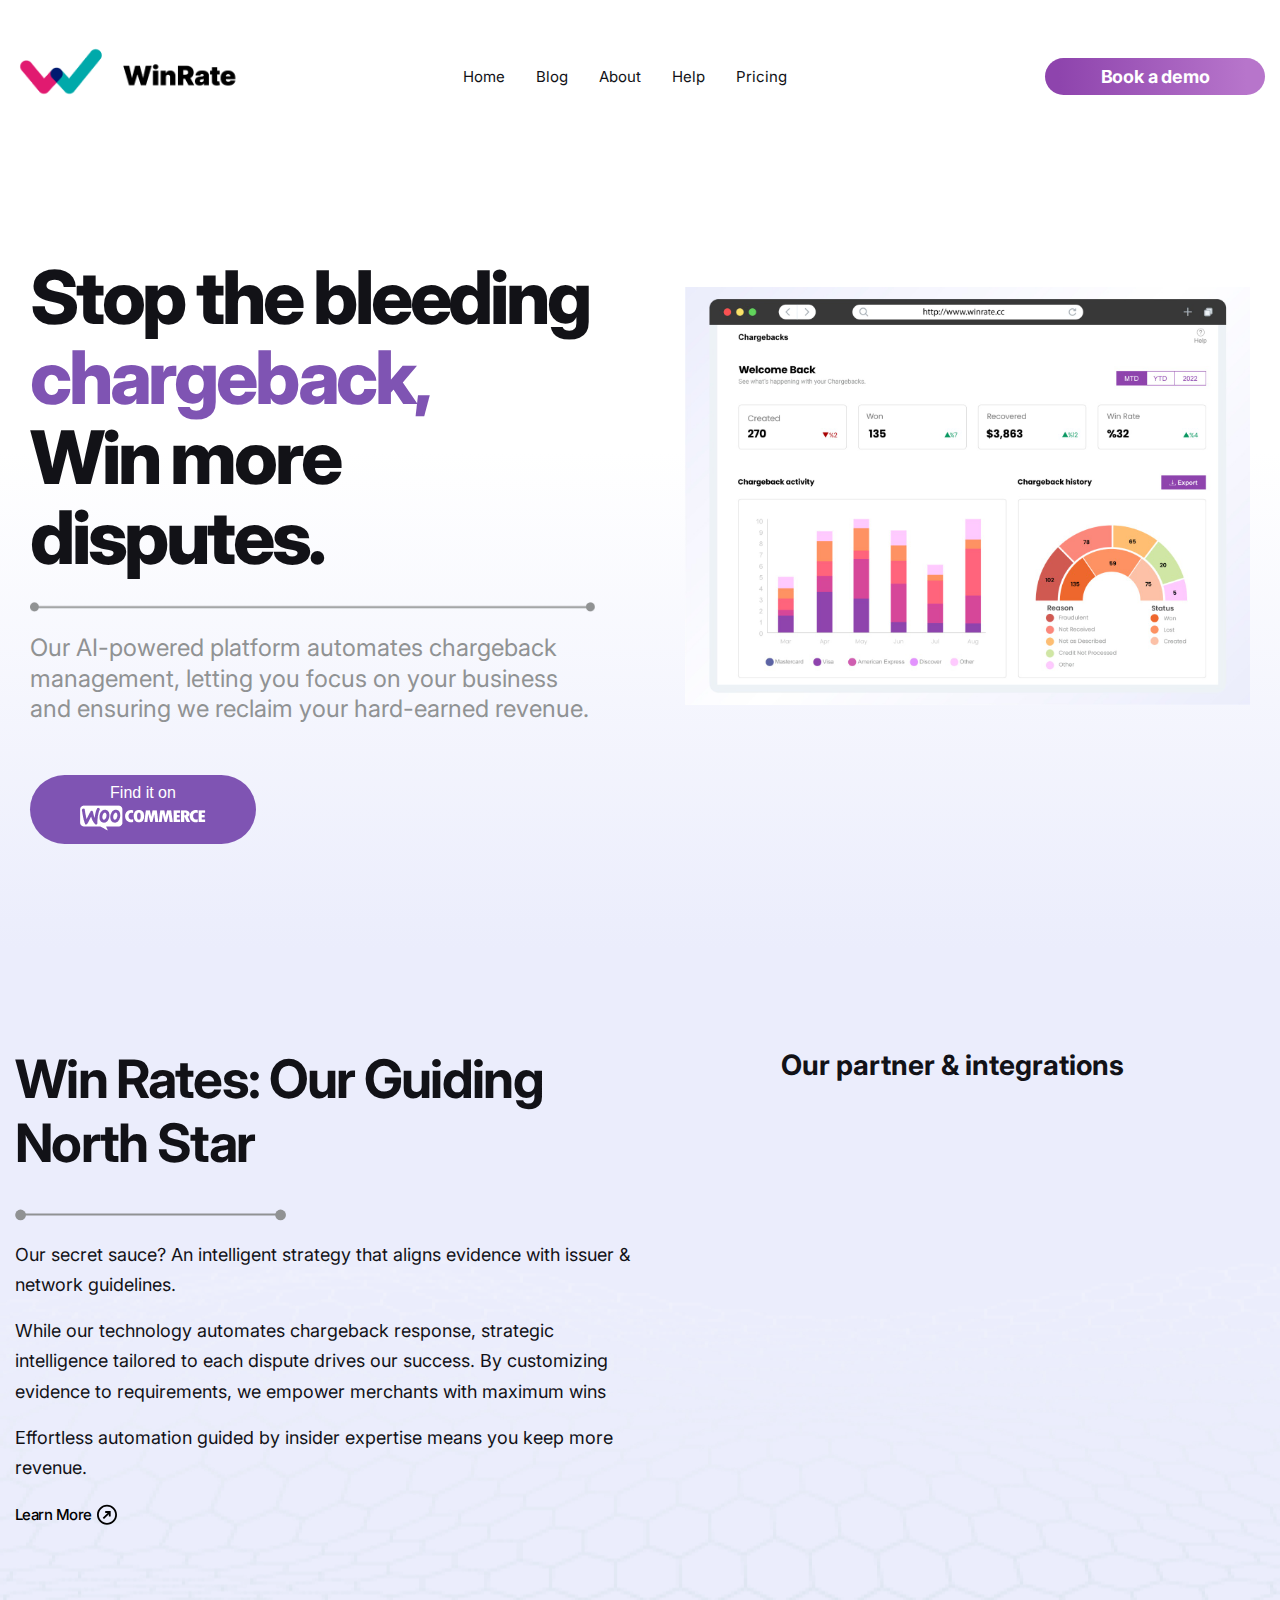
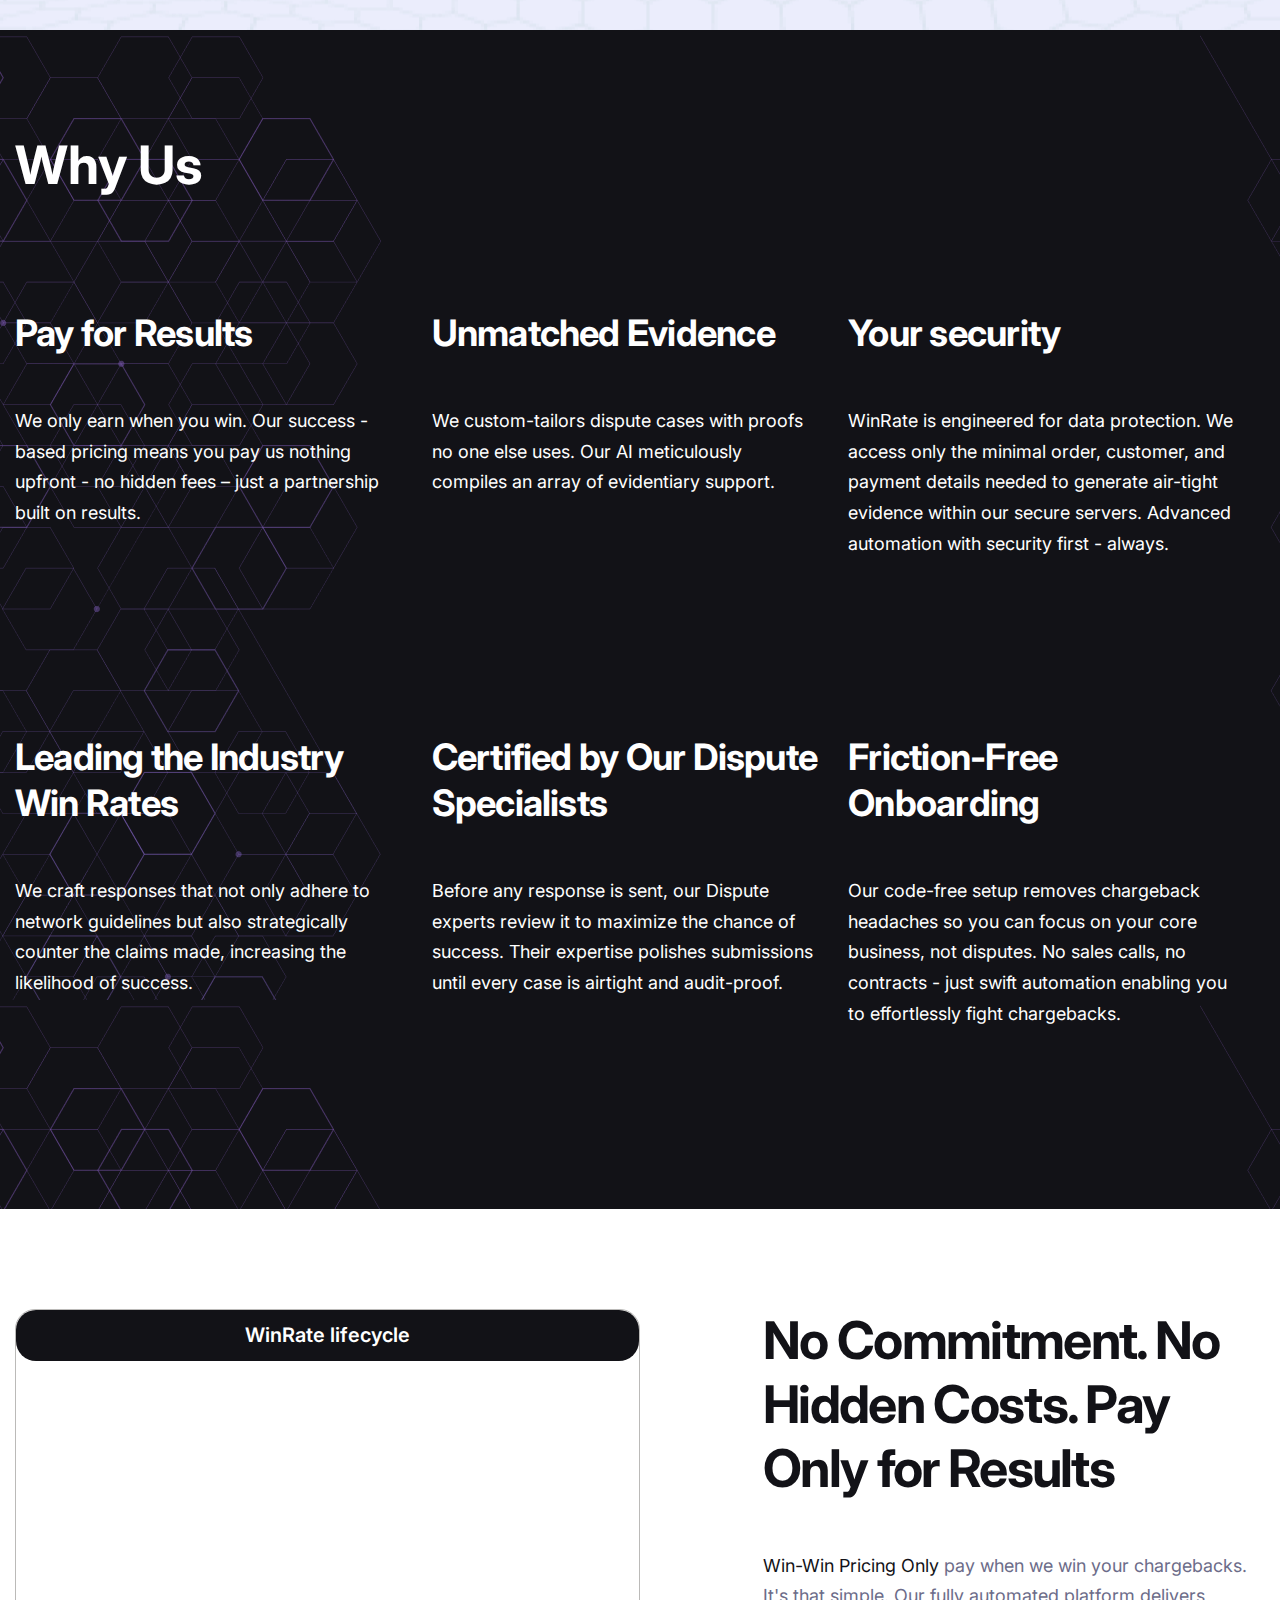
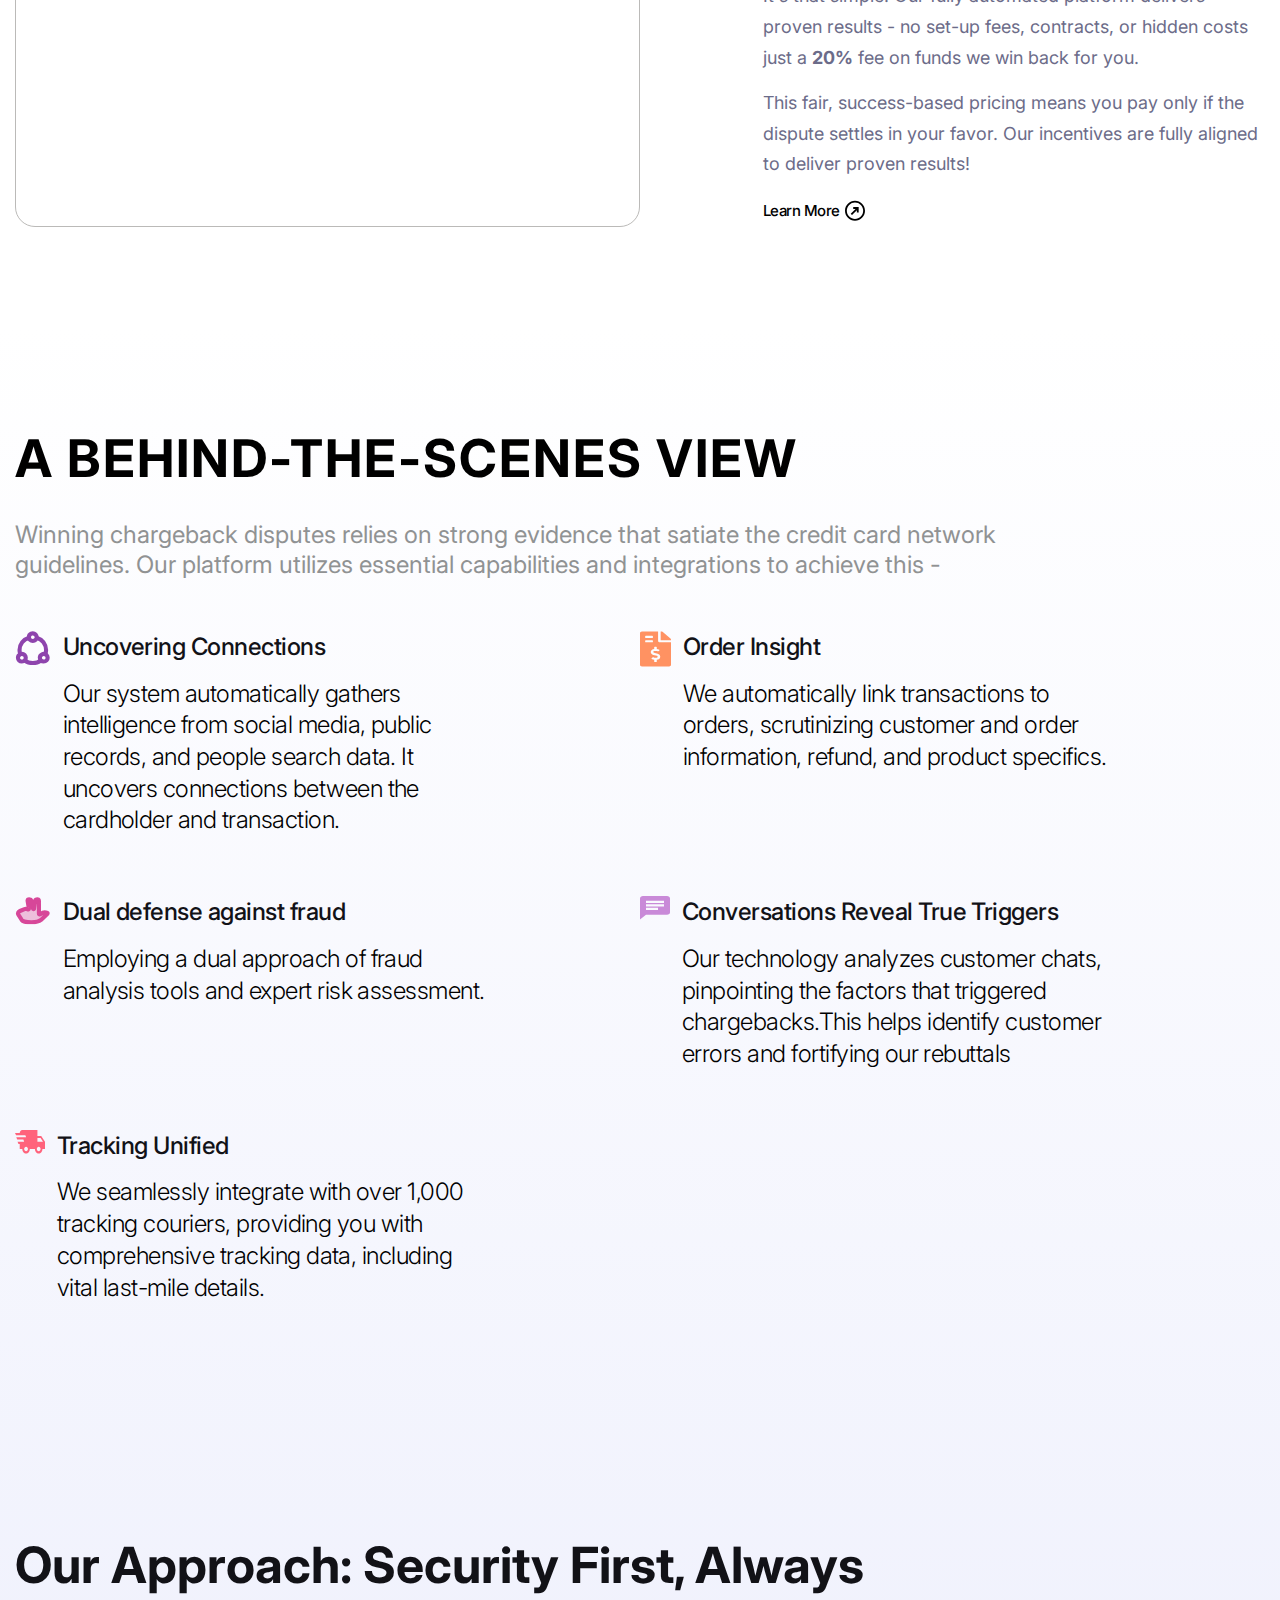
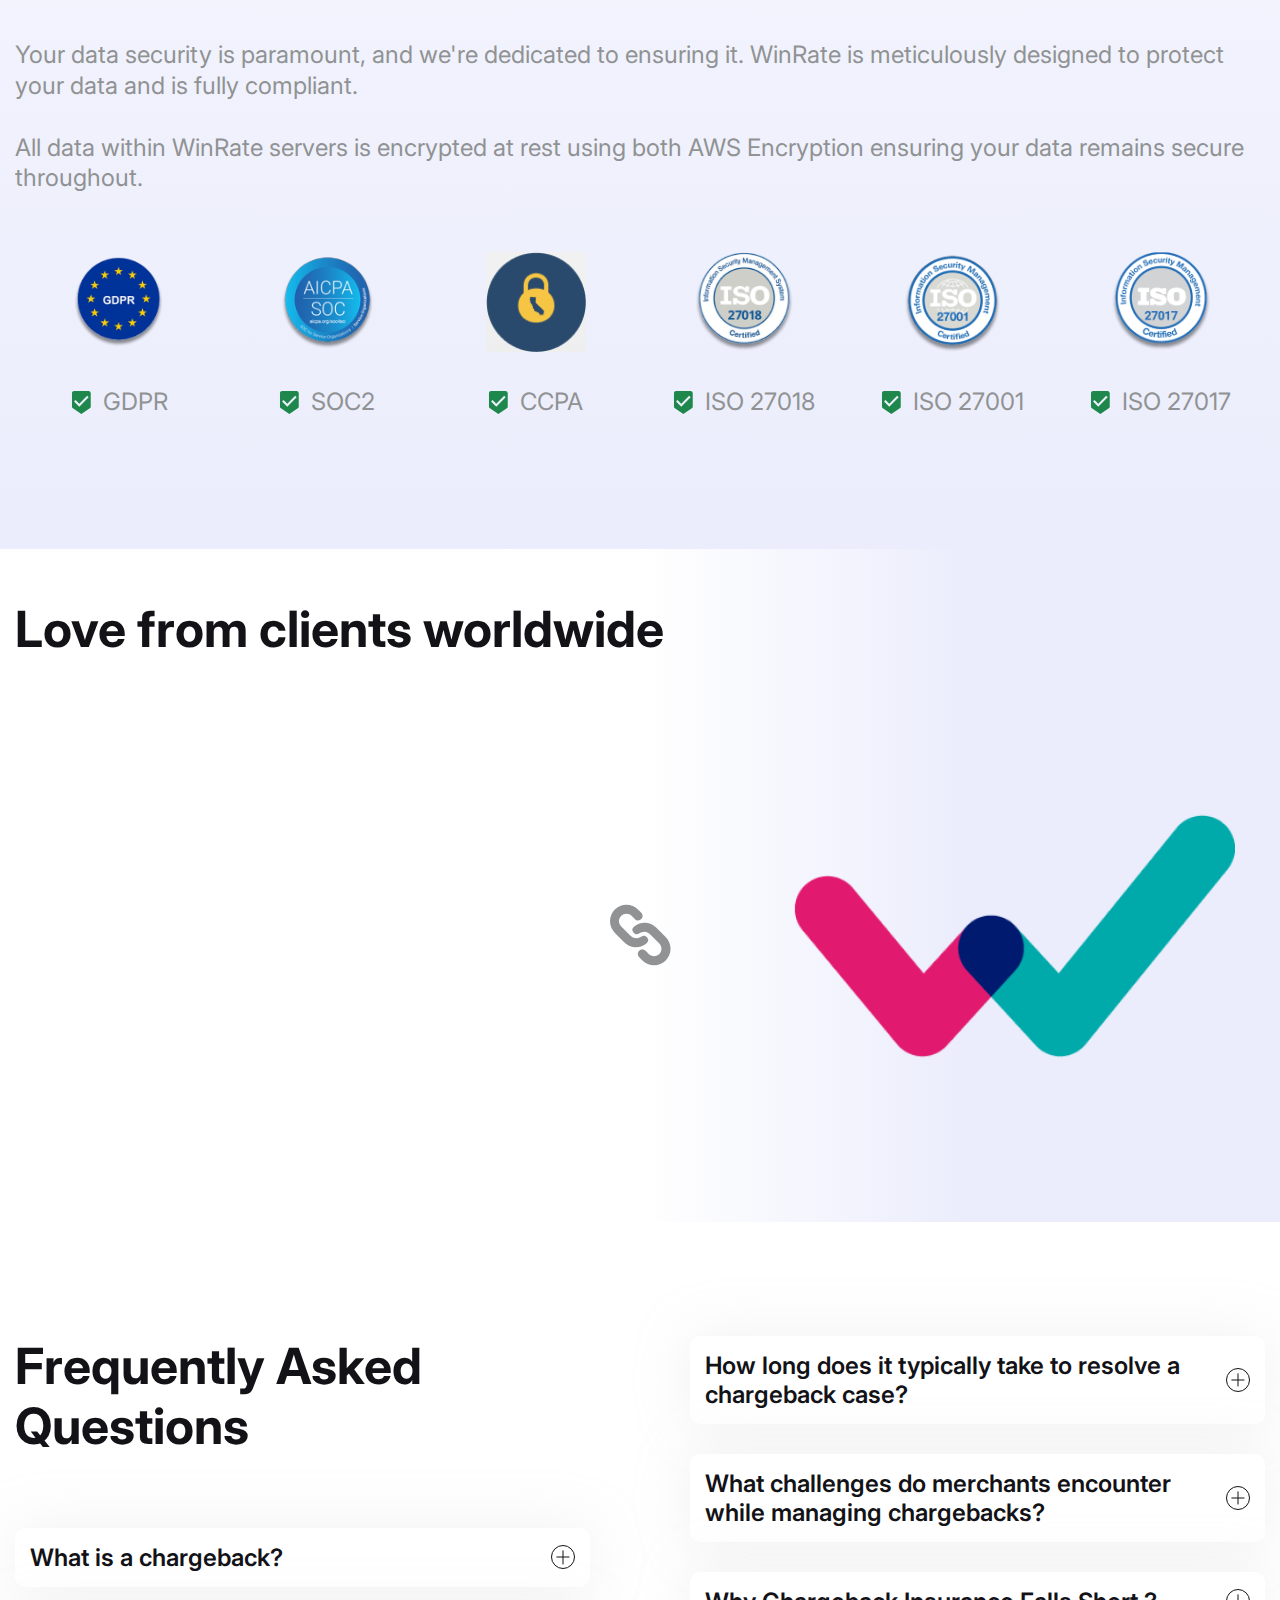
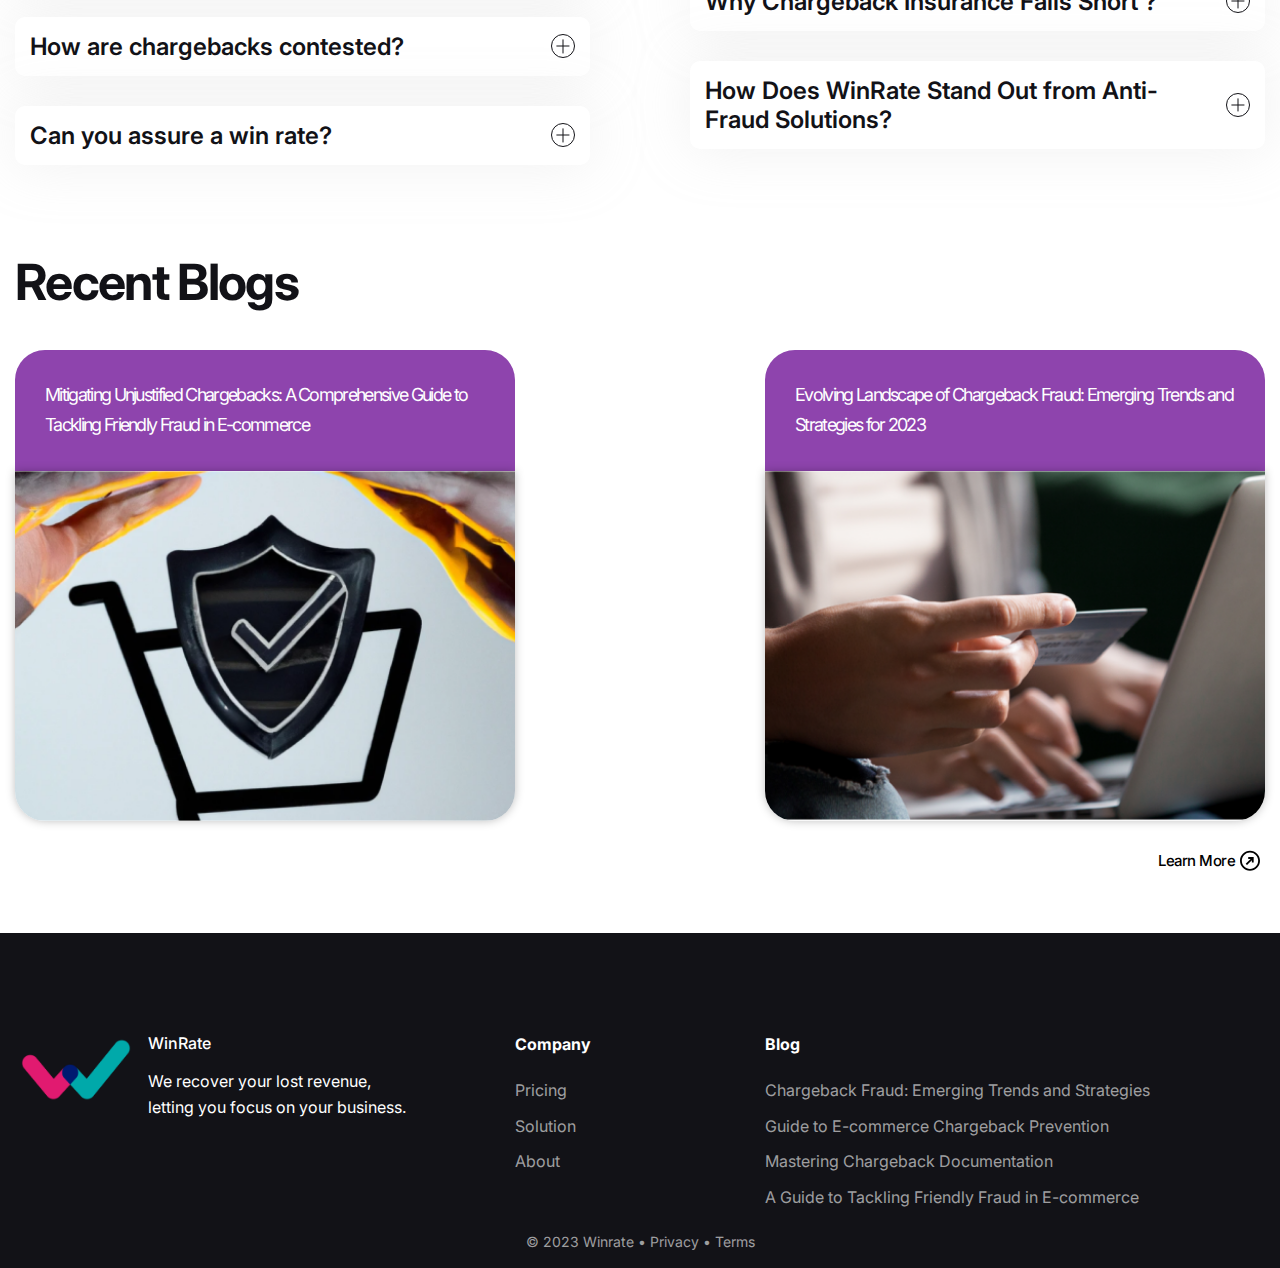
==== commit 5b503e7f: "all updated" ====
--- a/index.html
+++ b/index.html
@@ -44,26 +44,34 @@
             <li><a href="about-us.html">About</a></li>
             <li><a href="#">Help</a></li>
             <li><a href="pricing.html">Pricing</a></li>
+            <li><a href="demo.html" class="book-demo">Book a demo</a></li>
           </ul>
         </div>
+        <div>
+          <a href="demo.html" class="book-demo">Book a demo</a>
+        </div>
       </div>
       <!-- banner  -->
-      <div class="banner">
-        <div class="container">
-          <h1>
-            Stop the bleeding <span>chargeback</span> <br /> Win more disputes.
-          </h1>
-          <img src="assets/img/line.png" alt="image" class="line" />
-          <div class="content">
-            <p>
-              Our AI-powered platform automates chargeback management, letting you focus on your business and ensuring
-              we reclaim your hard-earned revenue.
-            </p>
-            <button class="primary-btn">
-              Find it on <br /><img src="assets/img/woo-commerce.png" alt="image" />
-            </button>
-          </div>
-          <img src="assets/img/dashboard.jpeg" alt="image" class="dashboard" />
+      <div class="container">
+        <div class="banner">
+          <div class="inner-banner">
+            <h1>
+              Stop the bleeding <span>chargeback,</span> <br /> Win more disputes.
+            </h1>
+            <img src="assets/img/line.png" alt="image" class="line" />
+            <div class="content">
+              <p>
+                Our AI-powered platform automates chargeback management, letting you focus on your business and ensuring
+                we reclaim your hard-earned revenue.
+              </p>
+              <button class="primary-btn">
+                Find it on <br /><img src="assets/img/woo-commerce.png" alt="image" />
+              </button>
+            </div>
+          </div>
+          <div class="inner-banner">
+            <img src="assets/img/dashboard.jpeg" alt="image" class="dashboard" />
+          </div>
         </div>
         <!--  -->
 
@@ -323,7 +331,8 @@
       <div class="no-commitment-wrapper">
         <div class="left">
           <div class="heading">WinRate lifecycle</div>
-          <div class="left-inner">
+          <video src="assets/img/winrate-life.mp4" muted autoplay></video>
+          <!-- <div class="left-inner">
             <div class="inner-wrapper">
               <div class="content">
                 <svg xmlns="http://www.w3.org/2000/svg" width="19" height="20" viewBox="0 0 19 20" fill="none">
@@ -398,7 +407,7 @@
               </div>
               <span class="purple">$22.00</span>
             </div>
-          </div>
+          </div> -->
         </div>
         <div class="right">
           <h2>No Commitment. No Hidden Costs. Pay Only for Results</h2>
@@ -430,191 +439,193 @@
   </div>
   <!--  -->
   <!-- A behind-the-scenes view  -->
-  <div class="container">
-    <div class="behind-the-scenes-view">
-      <h2>A behind-the-scenes view</h2>
-      <p>
-        Winning chargeback disputes relies on strong evidence that satiate the
-        credit card network guidelines. Our platform utilizes essential
-        capabilities and integrations to achieve this -
-      </p>
-      <ul>
-        <li>
-          <svg xmlns="http://www.w3.org/2000/svg" width="36" height="35" viewBox="0 0 36 35" fill="none">
-            <path
-              d="M9.71094 29.4058C11.9931 31.1545 14.8718 32.1975 18.0004 32.1975C21.129 32.1975 24.0077 31.1545 26.2899 29.4058"
-              fill="white" />
-            <path
-              d="M9.71094 29.4058C11.9931 31.1545 14.8718 32.1975 18.0004 32.1975C21.129 32.1975 24.0077 31.1545 26.2899 29.4058"
-              stroke="#8E44AD" stroke-width="4.16667" />
-            <path
-              d="M14.0538 6.61865C8.56795 8.26106 4.58008 13.2371 4.58008 19.1208C4.58008 20.6014 4.83262 22.0246 5.29803 23.3516"
-              fill="white" />
-            <path
-              d="M14.0538 6.61865C8.56795 8.26106 4.58008 13.2371 4.58008 19.1208C4.58008 20.6014 4.83262 22.0246 5.29803 23.3516"
-              stroke="#8E44AD" stroke-width="4.16667" />
-            <path
-              d="M21.9473 6.61865C27.4331 8.26106 31.4209 13.2371 31.4209 19.1208C31.4209 20.6014 31.1684 22.0246 30.703 23.3516"
-              fill="white" />
-            <path
-              d="M21.9473 6.61865C27.4331 8.26106 31.421 13.2371 31.421 19.1208C31.421 20.6014 31.1684 22.0246 30.703 23.3516"
-              stroke="#8E44AD" stroke-width="4.16667" />
-            <path
-              d="M33.0002 26.8134C33.0002 27.8454 32.583 28.7824 31.9042 29.4732C31.1856 30.2044 30.1738 30.6596 29.0528 30.6596C26.8728 30.6596 25.1055 28.9376 25.1055 26.8134C25.1055 25.2672 26.0419 23.9341 27.3923 23.3231C27.897 23.0947 28.4597 22.9673 29.0528 22.9673C31.2329 22.9673 33.0002 24.6893 33.0002 26.8134Z"
-              fill="white" stroke="#8E44AD" stroke-width="4.16667" stroke-linecap="round" stroke-linejoin="round" />
-            <path
-              d="M10.8947 26.8134C10.8947 27.8454 10.4776 28.7824 9.79871 29.4732C9.08013 30.2044 8.06834 30.6596 6.94737 30.6596C4.7673 30.6596 3 28.9376 3 26.8134C3 25.2672 3.93643 23.9341 5.28684 23.3231C5.79161 23.0947 6.35421 22.9673 6.94737 22.9673C9.12742 22.9673 10.8947 24.6893 10.8947 26.8134Z"
-              fill="white" stroke="#8E44AD" stroke-width="4.16667" stroke-linecap="round" stroke-linejoin="round" />
-            <path
-              d="M21.9475 6.04391C21.9475 7.07591 21.5303 8.01291 20.8514 8.70368C20.1329 9.43483 19.1211 9.89006 18.0001 9.89006C15.8201 9.89006 14.0527 8.16806 14.0527 6.04391C14.0527 4.49768 14.9891 3.16457 16.3396 2.5536C16.8443 2.32523 17.407 2.19775 18.0001 2.19775C20.1802 2.19775 21.9475 3.91974 21.9475 6.04391Z"
-              fill="white" stroke="#8E44AD" stroke-width="4.16667" stroke-linecap="round" stroke-linejoin="round" />
-          </svg>
-          <div class="content">
-            <h4>Uncovering Connections</h4>
-            <span>Our system automatically gathers intelligence from social
-              media, public records, and people search data. It uncovers
-              connections between the cardholder and transaction.</span>
-          </div>
-        </li>
-        <li>
-          <svg xmlns="http://www.w3.org/2000/svg" width="31" height="36" viewBox="0 0 31 36" fill="none">
-            <path
-              d="M30.4349 7.55273L22.5315 0.853516C22.1682 0.545898 21.6758 0.375 21.1591 0.375H20.6667V9.125H31V8.70801C31 8.27734 30.7982 7.86035 30.4349 7.55273ZM18.0833 9.67188V0.375H1.9375C0.863802 0.375 0 1.10645 0 2.01562V33.7344C0 34.6436 0.863802 35.375 1.9375 35.375H29.0625C30.1362 35.375 31 34.6436 31 33.7344V11.3125H20.0208C18.9552 11.3125 18.0833 10.5742 18.0833 9.67188ZM5.16667 5.29688C5.16667 4.99473 5.45568 4.75 5.8125 4.75H12.2708C12.6277 4.75 12.9167 4.99473 12.9167 5.29688V6.39062C12.9167 6.69277 12.6277 6.9375 12.2708 6.9375H5.8125C5.45568 6.9375 5.16667 6.69277 5.16667 6.39062V5.29688ZM5.16667 10.7656V9.67188C5.16667 9.36973 5.45568 9.125 5.8125 9.125H12.2708C12.6277 9.125 12.9167 9.36973 12.9167 9.67188V10.7656C12.9167 11.0678 12.6277 11.3125 12.2708 11.3125H5.8125C5.45568 11.3125 5.16667 11.0678 5.16667 10.7656ZM16.7917 28.8043V30.4531C16.7917 30.7553 16.5027 31 16.1458 31H14.8542C14.4973 31 14.2083 30.7553 14.2083 30.4531V28.7927C13.2969 28.753 12.4105 28.4837 11.6759 28.0168C11.361 27.8165 11.3449 27.4173 11.6298 27.1869L12.5784 26.4206C12.802 26.2401 13.1346 26.2319 13.3962 26.3707C13.7086 26.5361 14.063 26.625 14.4311 26.625H16.7004C17.2252 26.625 17.653 26.2203 17.653 25.7233C17.653 25.3166 17.3616 24.9584 16.9451 24.8531L13.3122 23.9303C11.8115 23.5488 10.7628 22.3293 10.7628 20.9642C10.7628 19.288 12.3007 17.9263 14.2075 17.8832V16.2344C14.2075 15.9322 14.4965 15.6875 14.8534 15.6875H16.145C16.5018 15.6875 16.7909 15.9322 16.7909 16.2344V17.8948C17.7023 17.9345 18.5887 18.2031 19.3233 18.6707C19.6382 18.871 19.6543 19.2702 19.3693 19.5006L18.4208 20.2669C18.1972 20.4474 17.8646 20.4556 17.603 20.3168C17.2906 20.1507 16.9362 20.0625 16.568 20.0625H14.2987C13.774 20.0625 13.3461 20.4672 13.3461 20.9642C13.3461 21.3709 13.6376 21.7291 14.0541 21.8344L17.687 22.7572C19.1877 23.1387 20.2364 24.3582 20.2364 25.7233C20.2364 27.4002 18.6985 28.7612 16.7917 28.8043Z"
-              fill="#FF9262" />
-          </svg>
-          <div class="content">
-            <h4>Order Insight</h4>
-            <span>We automatically link transactions to orders, scrutinizing
-              customer and order information, refund, and product specifics.
-            </span>
-          </div>
-        </li>
-        <li>
-          <svg xmlns="http://www.w3.org/2000/svg" width="36" height="29" viewBox="0 0 36 29" fill="none">
-            <mask id="mask0_151_3882" style="mask-type:luminance" maskUnits="userSpaceOnUse" x="0" y="0" width="36"
-              height="29">
-              <path
-                d="M6.78418 24.0566L3.38135 18.783C2.95129 18.1165 2.88235 17.3596 3.18788 16.6588C3.4934 15.958 4.15166 15.3633 5.03512 14.9899L9.62608 13.0495C10.018 12.8837 10.4661 12.7981 10.9214 12.8021C11.3766 12.8061 11.8216 12.8994 12.2078 13.072L12.777 13.3268C12.9095 13.3862 13.0626 13.4175 13.2189 13.4173C13.3752 13.417 13.5282 13.3851 13.6602 13.3253C13.7922 13.2655 13.8979 13.1802 13.9651 13.0793C14.0322 12.9784 14.0581 12.8659 14.0397 12.7549L12.7066 4.65243C12.6684 4.41988 12.7043 4.18416 12.8116 3.96296C12.9189 3.74175 13.0949 3.54081 13.3264 3.37522C13.5778 3.19526 13.9132 3.08796 14.2683 3.07386C14.6234 3.05975 14.9733 3.13983 15.2511 3.29876L15.5642 3.47775C16.0458 3.75349 16.3668 4.14747 16.4649 4.58309L18.32 12.8094C18.3376 12.8906 18.3961 12.9645 18.4846 13.0169C18.573 13.0694 18.6852 13.0969 18.8001 13.0943C18.9149 13.0917 19.0245 13.0591 19.108 13.0027C19.1916 12.9463 19.2434 12.8699 19.2537 12.7881L20.3541 4.65421C20.386 4.41754 20.484 4.18786 20.6423 3.97876C20.8006 3.76966 21.0158 3.58539 21.2754 3.43685L21.4461 3.33906C21.7431 3.16914 22.1172 3.08352 22.497 3.09861C22.8767 3.1137 23.2353 3.22844 23.5042 3.42085C23.9392 3.73141 24.1836 4.1534 24.1836 4.59316V17.7861C24.1835 17.8977 24.2275 18.0071 24.3105 18.1016C24.3934 18.1962 24.5121 18.272 24.6527 18.3204C24.7933 18.3689 24.9501 18.3879 25.1052 18.3754C25.2602 18.3628 25.4072 18.3192 25.5291 18.2496L28.3263 16.6482C29.6959 15.8647 31.5369 16.3761 32.6803 16.9119C33.044 17.082 33.0979 17.4341 32.8394 17.6842L26.2549 24.0566C26.2549 24.0566 23.355 26.4273 16.7267 26.4273C10.0983 26.4273 7.33681 24.8466 6.78418 24.0566Z"
-                fill="#555555" stroke="white" stroke-width="4.16667" stroke-linecap="round" stroke-linejoin="round" />
-            </mask>
-            <g mask="url(#mask0_151_3882)">
-              <path d="M-2.33008 0.349609H37.44V28.798H-2.33008V0.349609Z" fill="#D74799" />
-            </g>
-          </svg>
-          <div class="content">
-            <h4>Dual defense against fraud</h4>
-            <span>Employing a dual approach of fraud analysis tools and expert
-              risk assessment.
-            </span>
-          </div>
-        </li>
-        <li>
-          <svg xmlns="http://www.w3.org/2000/svg" width="30" height="24" viewBox="0 0 30 24" fill="none">
-            <path
-              d="M6 14.0858H18V11.7503H6V14.0858ZM6 10.5825H24V8.24702H6V10.5825ZM6 7.07927H24V4.74377H6V7.07927ZM0 23.4278V2.40826C0 1.766 0.294 1.21599 0.882 0.758226C1.47 0.300467 2.176 0.0719774 3 0.0727559H27C27.825 0.0727559 28.5315 0.301635 29.1195 0.759394C29.7075 1.21715 30.001 1.76678 30 2.40826V16.4213C30 17.0636 29.706 17.6136 29.118 18.0713C28.53 18.5291 27.824 18.7576 27 18.7568H6L0 23.4278Z"
-              fill="#C98AD8" />
-          </svg>
-          <div class="content">
-            <h4>Conversations Reveal True Triggers</h4>
-            <span>Our technology analyzes customer chats, pinpointing the factors
-              that triggered chargebacks.This helps identify customer errors
-              and fortifying our rebuttals
-            </span>
-          </div>
-        </li>
-        <li>
-          <svg xmlns="http://www.w3.org/2000/svg" width="30" height="24" viewBox="0 0 30 24" fill="none">
-            <path
-              d="M3.47368 13.9398L2.52632 11.7503H9.15789L8.4 9.56074H2.21053L1.26316 7.37121H11.1158L10.3579 5.18167H1.08632L0 2.99214H4.73684C4.73684 2.21787 5.00301 1.47531 5.47678 0.927821C5.95056 0.380331 6.59314 0.0727539 7.26316 0.0727539H22.4211V5.91152H26.2105L30 11.7503V19.0487H27.4737C27.4737 20.2101 27.0744 21.324 26.3638 22.1452C25.6531 22.9664 24.6892 23.4278 23.6842 23.4278C22.6792 23.4278 21.7153 22.9664 21.0046 22.1452C20.294 21.324 19.8947 20.2101 19.8947 19.0487H14.8421C14.8421 20.2101 14.4429 21.324 13.7322 22.1452C13.0215 22.9664 12.0577 23.4278 11.0526 23.4278C10.0476 23.4278 9.08373 22.9664 8.37307 22.1452C7.6624 21.324 7.26316 20.2101 7.26316 19.0487H4.73684V13.9398H3.47368ZM23.6842 21.2383C24.1867 21.2383 24.6687 21.0076 25.024 20.597C25.3793 20.1863 25.5789 19.6294 25.5789 19.0487C25.5789 18.468 25.3793 17.9111 25.024 17.5005C24.6687 17.0899 24.1867 16.8592 23.6842 16.8592C23.1817 16.8592 22.6998 17.0899 22.3444 17.5005C21.9891 17.9111 21.7895 18.468 21.7895 19.0487C21.7895 19.6294 21.9891 20.1863 22.3444 20.597C22.6998 21.0076 23.1817 21.2383 23.6842 21.2383ZM25.5789 8.10105H22.4211V11.7503H28.0547L25.5789 8.10105ZM11.0526 21.2383C11.5551 21.2383 12.0371 21.0076 12.3924 20.597C12.7477 20.1863 12.9474 19.6294 12.9474 19.0487C12.9474 18.468 12.7477 17.9111 12.3924 17.5005C12.0371 17.0899 11.5551 16.8592 11.0526 16.8592C10.5501 16.8592 10.0682 17.0899 9.71285 17.5005C9.35752 17.9111 9.15789 18.468 9.15789 19.0487C9.15789 19.6294 9.35752 20.1863 9.71285 20.597C10.0682 21.0076 10.5501 21.2383 11.0526 21.2383Z"
-              fill="#FF637C" />
-          </svg>
-          <div class="content">
-            <h4>Tracking Unified</h4>
-            <span>We seamlessly integrate with over 1,000 tracking couriers,
-              providing you with comprehensive tracking data, including vital
-              last-mile details.
-            </span>
-          </div>
-        </li>
-      </ul>
-    </div>
-  </div>
-  <!-- Our Approach: Security First, Always  -->
-  <div class="our-approach">
+  <div  class="bg-gredient">
     <div class="container">
-      <h2>Our Approach: Security First, Always</h2>
-      <p>Your data security is paramount, and we're dedicated to ensuring it. WinRate is meticulously designed to
-        protect your data and is fully compliant.</p>
-      <p>All data within WinRate servers is encrypted at rest using both AWS Encryption ensuring your data remains
-        secure throughout.</p>
-      <ul>
-        <li>
-          <img src="assets/img/approach-1.png" alt="image">
-          <p>
-            <svg xmlns="http://www.w3.org/2000/svg" width="20" height="23" viewBox="0 0 20 23" fill="none">
-              <path
-                d="M8.27702 15.6992L3.06868 10.4909L4.53743 9.01172L8.27702 12.7513L16.1833 4.84505L17.652 6.32422M17.652 0.0742188H3.06868C1.91243 0.0742188 0.985352 1.0013 0.985352 2.15755V15.6263C0.985352 16.3451 1.34994 16.9805 1.90202 17.3555L10.3604 22.9909L18.8083 17.3555C19.3604 16.9805 19.7354 16.3451 19.7354 15.6263V2.15755C19.7354 1.60502 19.5159 1.07511 19.1252 0.684413C18.7345 0.293712 18.2046 0.0742188 17.652 0.0742188Z"
-                fill="#1E874C" />
+      <div class="behind-the-scenes-view">
+        <h2>A behind-the-scenes view</h2>
+        <p>
+          Winning chargeback disputes relies on strong evidence that satiate the
+          credit card network guidelines. Our platform utilizes essential
+          capabilities and integrations to achieve this -
+        </p>
+        <ul>
+          <li>
+            <svg xmlns="http://www.w3.org/2000/svg" width="36" height="35" viewBox="0 0 36 35" fill="none">
+              <path
+                d="M9.71094 29.4058C11.9931 31.1545 14.8718 32.1975 18.0004 32.1975C21.129 32.1975 24.0077 31.1545 26.2899 29.4058"
+                fill="white" />
+              <path
+                d="M9.71094 29.4058C11.9931 31.1545 14.8718 32.1975 18.0004 32.1975C21.129 32.1975 24.0077 31.1545 26.2899 29.4058"
+                stroke="#8E44AD" stroke-width="4.16667" />
+              <path
+                d="M14.0538 6.61865C8.56795 8.26106 4.58008 13.2371 4.58008 19.1208C4.58008 20.6014 4.83262 22.0246 5.29803 23.3516"
+                fill="white" />
+              <path
+                d="M14.0538 6.61865C8.56795 8.26106 4.58008 13.2371 4.58008 19.1208C4.58008 20.6014 4.83262 22.0246 5.29803 23.3516"
+                stroke="#8E44AD" stroke-width="4.16667" />
+              <path
+                d="M21.9473 6.61865C27.4331 8.26106 31.4209 13.2371 31.4209 19.1208C31.4209 20.6014 31.1684 22.0246 30.703 23.3516"
+                fill="white" />
+              <path
+                d="M21.9473 6.61865C27.4331 8.26106 31.421 13.2371 31.421 19.1208C31.421 20.6014 31.1684 22.0246 30.703 23.3516"
+                stroke="#8E44AD" stroke-width="4.16667" />
+              <path
+                d="M33.0002 26.8134C33.0002 27.8454 32.583 28.7824 31.9042 29.4732C31.1856 30.2044 30.1738 30.6596 29.0528 30.6596C26.8728 30.6596 25.1055 28.9376 25.1055 26.8134C25.1055 25.2672 26.0419 23.9341 27.3923 23.3231C27.897 23.0947 28.4597 22.9673 29.0528 22.9673C31.2329 22.9673 33.0002 24.6893 33.0002 26.8134Z"
+                fill="white" stroke="#8E44AD" stroke-width="4.16667" stroke-linecap="round" stroke-linejoin="round" />
+              <path
+                d="M10.8947 26.8134C10.8947 27.8454 10.4776 28.7824 9.79871 29.4732C9.08013 30.2044 8.06834 30.6596 6.94737 30.6596C4.7673 30.6596 3 28.9376 3 26.8134C3 25.2672 3.93643 23.9341 5.28684 23.3231C5.79161 23.0947 6.35421 22.9673 6.94737 22.9673C9.12742 22.9673 10.8947 24.6893 10.8947 26.8134Z"
+                fill="white" stroke="#8E44AD" stroke-width="4.16667" stroke-linecap="round" stroke-linejoin="round" />
+              <path
+                d="M21.9475 6.04391C21.9475 7.07591 21.5303 8.01291 20.8514 8.70368C20.1329 9.43483 19.1211 9.89006 18.0001 9.89006C15.8201 9.89006 14.0527 8.16806 14.0527 6.04391C14.0527 4.49768 14.9891 3.16457 16.3396 2.5536C16.8443 2.32523 17.407 2.19775 18.0001 2.19775C20.1802 2.19775 21.9475 3.91974 21.9475 6.04391Z"
+                fill="white" stroke="#8E44AD" stroke-width="4.16667" stroke-linecap="round" stroke-linejoin="round" />
             </svg>
-            <span>GDPR</span>
-          </p>
-        </li>
-        <li>
-          <img src="assets/img/approach-2.png" alt="image">
-          <p>
-            <svg xmlns="http://www.w3.org/2000/svg" width="20" height="23" viewBox="0 0 20 23" fill="none">
-              <path
-                d="M8.27702 15.6992L3.06868 10.4909L4.53743 9.01172L8.27702 12.7513L16.1833 4.84505L17.652 6.32422M17.652 0.0742188H3.06868C1.91243 0.0742188 0.985352 1.0013 0.985352 2.15755V15.6263C0.985352 16.3451 1.34994 16.9805 1.90202 17.3555L10.3604 22.9909L18.8083 17.3555C19.3604 16.9805 19.7354 16.3451 19.7354 15.6263V2.15755C19.7354 1.60502 19.5159 1.07511 19.1252 0.684413C18.7345 0.293712 18.2046 0.0742188 17.652 0.0742188Z"
-                fill="#1E874C" />
+            <div class="content">
+              <h4>Uncovering Connections</h4>
+              <span>Our system automatically gathers intelligence from social
+                media, public records, and people search data. It uncovers
+                connections between the cardholder and transaction.</span>
+            </div>
+          </li>
+          <li>
+            <svg xmlns="http://www.w3.org/2000/svg" width="31" height="36" viewBox="0 0 31 36" fill="none">
+              <path
+                d="M30.4349 7.55273L22.5315 0.853516C22.1682 0.545898 21.6758 0.375 21.1591 0.375H20.6667V9.125H31V8.70801C31 8.27734 30.7982 7.86035 30.4349 7.55273ZM18.0833 9.67188V0.375H1.9375C0.863802 0.375 0 1.10645 0 2.01562V33.7344C0 34.6436 0.863802 35.375 1.9375 35.375H29.0625C30.1362 35.375 31 34.6436 31 33.7344V11.3125H20.0208C18.9552 11.3125 18.0833 10.5742 18.0833 9.67188ZM5.16667 5.29688C5.16667 4.99473 5.45568 4.75 5.8125 4.75H12.2708C12.6277 4.75 12.9167 4.99473 12.9167 5.29688V6.39062C12.9167 6.69277 12.6277 6.9375 12.2708 6.9375H5.8125C5.45568 6.9375 5.16667 6.69277 5.16667 6.39062V5.29688ZM5.16667 10.7656V9.67188C5.16667 9.36973 5.45568 9.125 5.8125 9.125H12.2708C12.6277 9.125 12.9167 9.36973 12.9167 9.67188V10.7656C12.9167 11.0678 12.6277 11.3125 12.2708 11.3125H5.8125C5.45568 11.3125 5.16667 11.0678 5.16667 10.7656ZM16.7917 28.8043V30.4531C16.7917 30.7553 16.5027 31 16.1458 31H14.8542C14.4973 31 14.2083 30.7553 14.2083 30.4531V28.7927C13.2969 28.753 12.4105 28.4837 11.6759 28.0168C11.361 27.8165 11.3449 27.4173 11.6298 27.1869L12.5784 26.4206C12.802 26.2401 13.1346 26.2319 13.3962 26.3707C13.7086 26.5361 14.063 26.625 14.4311 26.625H16.7004C17.2252 26.625 17.653 26.2203 17.653 25.7233C17.653 25.3166 17.3616 24.9584 16.9451 24.8531L13.3122 23.9303C11.8115 23.5488 10.7628 22.3293 10.7628 20.9642C10.7628 19.288 12.3007 17.9263 14.2075 17.8832V16.2344C14.2075 15.9322 14.4965 15.6875 14.8534 15.6875H16.145C16.5018 15.6875 16.7909 15.9322 16.7909 16.2344V17.8948C17.7023 17.9345 18.5887 18.2031 19.3233 18.6707C19.6382 18.871 19.6543 19.2702 19.3693 19.5006L18.4208 20.2669C18.1972 20.4474 17.8646 20.4556 17.603 20.3168C17.2906 20.1507 16.9362 20.0625 16.568 20.0625H14.2987C13.774 20.0625 13.3461 20.4672 13.3461 20.9642C13.3461 21.3709 13.6376 21.7291 14.0541 21.8344L17.687 22.7572C19.1877 23.1387 20.2364 24.3582 20.2364 25.7233C20.2364 27.4002 18.6985 28.7612 16.7917 28.8043Z"
+                fill="#FF9262" />
             </svg>
-            <span>SOC2</span>
-          </p>
-        </li>
-        <li>
-          <img src="assets/img/approach-3.png" alt="image">
-          <p>
-            <svg xmlns="http://www.w3.org/2000/svg" width="20" height="23" viewBox="0 0 20 23" fill="none">
-              <path
-                d="M8.27702 15.6992L3.06868 10.4909L4.53743 9.01172L8.27702 12.7513L16.1833 4.84505L17.652 6.32422M17.652 0.0742188H3.06868C1.91243 0.0742188 0.985352 1.0013 0.985352 2.15755V15.6263C0.985352 16.3451 1.34994 16.9805 1.90202 17.3555L10.3604 22.9909L18.8083 17.3555C19.3604 16.9805 19.7354 16.3451 19.7354 15.6263V2.15755C19.7354 1.60502 19.5159 1.07511 19.1252 0.684413C18.7345 0.293712 18.2046 0.0742188 17.652 0.0742188Z"
-                fill="#1E874C" />
+            <div class="content">
+              <h4>Order Insight</h4>
+              <span>We automatically link transactions to orders, scrutinizing
+                customer and order information, refund, and product specifics.
+              </span>
+            </div>
+          </li>
+          <li>
+            <svg xmlns="http://www.w3.org/2000/svg" width="36" height="29" viewBox="0 0 36 29" fill="none">
+              <mask id="mask0_151_3882" style="mask-type:luminance" maskUnits="userSpaceOnUse" x="0" y="0" width="36"
+                height="29">
+                <path
+                  d="M6.78418 24.0566L3.38135 18.783C2.95129 18.1165 2.88235 17.3596 3.18788 16.6588C3.4934 15.958 4.15166 15.3633 5.03512 14.9899L9.62608 13.0495C10.018 12.8837 10.4661 12.7981 10.9214 12.8021C11.3766 12.8061 11.8216 12.8994 12.2078 13.072L12.777 13.3268C12.9095 13.3862 13.0626 13.4175 13.2189 13.4173C13.3752 13.417 13.5282 13.3851 13.6602 13.3253C13.7922 13.2655 13.8979 13.1802 13.9651 13.0793C14.0322 12.9784 14.0581 12.8659 14.0397 12.7549L12.7066 4.65243C12.6684 4.41988 12.7043 4.18416 12.8116 3.96296C12.9189 3.74175 13.0949 3.54081 13.3264 3.37522C13.5778 3.19526 13.9132 3.08796 14.2683 3.07386C14.6234 3.05975 14.9733 3.13983 15.2511 3.29876L15.5642 3.47775C16.0458 3.75349 16.3668 4.14747 16.4649 4.58309L18.32 12.8094C18.3376 12.8906 18.3961 12.9645 18.4846 13.0169C18.573 13.0694 18.6852 13.0969 18.8001 13.0943C18.9149 13.0917 19.0245 13.0591 19.108 13.0027C19.1916 12.9463 19.2434 12.8699 19.2537 12.7881L20.3541 4.65421C20.386 4.41754 20.484 4.18786 20.6423 3.97876C20.8006 3.76966 21.0158 3.58539 21.2754 3.43685L21.4461 3.33906C21.7431 3.16914 22.1172 3.08352 22.497 3.09861C22.8767 3.1137 23.2353 3.22844 23.5042 3.42085C23.9392 3.73141 24.1836 4.1534 24.1836 4.59316V17.7861C24.1835 17.8977 24.2275 18.0071 24.3105 18.1016C24.3934 18.1962 24.5121 18.272 24.6527 18.3204C24.7933 18.3689 24.9501 18.3879 25.1052 18.3754C25.2602 18.3628 25.4072 18.3192 25.5291 18.2496L28.3263 16.6482C29.6959 15.8647 31.5369 16.3761 32.6803 16.9119C33.044 17.082 33.0979 17.4341 32.8394 17.6842L26.2549 24.0566C26.2549 24.0566 23.355 26.4273 16.7267 26.4273C10.0983 26.4273 7.33681 24.8466 6.78418 24.0566Z"
+                  fill="#555555" stroke="white" stroke-width="4.16667" stroke-linecap="round" stroke-linejoin="round" />
+              </mask>
+              <g mask="url(#mask0_151_3882)">
+                <path d="M-2.33008 0.349609H37.44V28.798H-2.33008V0.349609Z" fill="#D74799" />
+              </g>
             </svg>
-            <span>CCPA</span>
-          </p>
-        </li>
-        <li>
-          <img src="assets/img/approach-4.png" alt="image">
-          <p>
-            <svg xmlns="http://www.w3.org/2000/svg" width="20" height="23" viewBox="0 0 20 23" fill="none">
-              <path
-                d="M8.27702 15.6992L3.06868 10.4909L4.53743 9.01172L8.27702 12.7513L16.1833 4.84505L17.652 6.32422M17.652 0.0742188H3.06868C1.91243 0.0742188 0.985352 1.0013 0.985352 2.15755V15.6263C0.985352 16.3451 1.34994 16.9805 1.90202 17.3555L10.3604 22.9909L18.8083 17.3555C19.3604 16.9805 19.7354 16.3451 19.7354 15.6263V2.15755C19.7354 1.60502 19.5159 1.07511 19.1252 0.684413C18.7345 0.293712 18.2046 0.0742188 17.652 0.0742188Z"
-                fill="#1E874C" />
+            <div class="content">
+              <h4>Dual defense against fraud</h4>
+              <span>Employing a dual approach of fraud analysis tools and expert
+                risk assessment.
+              </span>
+            </div>
+          </li>
+          <li>
+            <svg xmlns="http://www.w3.org/2000/svg" width="30" height="24" viewBox="0 0 30 24" fill="none">
+              <path
+                d="M6 14.0858H18V11.7503H6V14.0858ZM6 10.5825H24V8.24702H6V10.5825ZM6 7.07927H24V4.74377H6V7.07927ZM0 23.4278V2.40826C0 1.766 0.294 1.21599 0.882 0.758226C1.47 0.300467 2.176 0.0719774 3 0.0727559H27C27.825 0.0727559 28.5315 0.301635 29.1195 0.759394C29.7075 1.21715 30.001 1.76678 30 2.40826V16.4213C30 17.0636 29.706 17.6136 29.118 18.0713C28.53 18.5291 27.824 18.7576 27 18.7568H6L0 23.4278Z"
+                fill="#C98AD8" />
             </svg>
-            <span>ISO 27018</span>
-          </p>
-        </li>
-        <li>
-          <img src="assets/img/approach-5.png" alt="image">
-          <p>
-            <svg xmlns="http://www.w3.org/2000/svg" width="20" height="23" viewBox="0 0 20 23" fill="none">
-              <path
-                d="M8.27702 15.6992L3.06868 10.4909L4.53743 9.01172L8.27702 12.7513L16.1833 4.84505L17.652 6.32422M17.652 0.0742188H3.06868C1.91243 0.0742188 0.985352 1.0013 0.985352 2.15755V15.6263C0.985352 16.3451 1.34994 16.9805 1.90202 17.3555L10.3604 22.9909L18.8083 17.3555C19.3604 16.9805 19.7354 16.3451 19.7354 15.6263V2.15755C19.7354 1.60502 19.5159 1.07511 19.1252 0.684413C18.7345 0.293712 18.2046 0.0742188 17.652 0.0742188Z"
-                fill="#1E874C" />
+            <div class="content">
+              <h4>Conversations Reveal True Triggers</h4>
+              <span>Our technology analyzes customer chats, pinpointing the factors
+                that triggered chargebacks.This helps identify customer errors
+                and fortifying our rebuttals
+              </span>
+            </div>
+          </li>
+          <li>
+            <svg xmlns="http://www.w3.org/2000/svg" width="30" height="24" viewBox="0 0 30 24" fill="none">
+              <path
+                d="M3.47368 13.9398L2.52632 11.7503H9.15789L8.4 9.56074H2.21053L1.26316 7.37121H11.1158L10.3579 5.18167H1.08632L0 2.99214H4.73684C4.73684 2.21787 5.00301 1.47531 5.47678 0.927821C5.95056 0.380331 6.59314 0.0727539 7.26316 0.0727539H22.4211V5.91152H26.2105L30 11.7503V19.0487H27.4737C27.4737 20.2101 27.0744 21.324 26.3638 22.1452C25.6531 22.9664 24.6892 23.4278 23.6842 23.4278C22.6792 23.4278 21.7153 22.9664 21.0046 22.1452C20.294 21.324 19.8947 20.2101 19.8947 19.0487H14.8421C14.8421 20.2101 14.4429 21.324 13.7322 22.1452C13.0215 22.9664 12.0577 23.4278 11.0526 23.4278C10.0476 23.4278 9.08373 22.9664 8.37307 22.1452C7.6624 21.324 7.26316 20.2101 7.26316 19.0487H4.73684V13.9398H3.47368ZM23.6842 21.2383C24.1867 21.2383 24.6687 21.0076 25.024 20.597C25.3793 20.1863 25.5789 19.6294 25.5789 19.0487C25.5789 18.468 25.3793 17.9111 25.024 17.5005C24.6687 17.0899 24.1867 16.8592 23.6842 16.8592C23.1817 16.8592 22.6998 17.0899 22.3444 17.5005C21.9891 17.9111 21.7895 18.468 21.7895 19.0487C21.7895 19.6294 21.9891 20.1863 22.3444 20.597C22.6998 21.0076 23.1817 21.2383 23.6842 21.2383ZM25.5789 8.10105H22.4211V11.7503H28.0547L25.5789 8.10105ZM11.0526 21.2383C11.5551 21.2383 12.0371 21.0076 12.3924 20.597C12.7477 20.1863 12.9474 19.6294 12.9474 19.0487C12.9474 18.468 12.7477 17.9111 12.3924 17.5005C12.0371 17.0899 11.5551 16.8592 11.0526 16.8592C10.5501 16.8592 10.0682 17.0899 9.71285 17.5005C9.35752 17.9111 9.15789 18.468 9.15789 19.0487C9.15789 19.6294 9.35752 20.1863 9.71285 20.597C10.0682 21.0076 10.5501 21.2383 11.0526 21.2383Z"
+                fill="#FF637C" />
             </svg>
-            <span>ISO 27001</span>
-          </p>
-        </li>
-        <li>
-          <img src="assets/img/approach-6.png" alt="image">
-          <p>
-            <svg xmlns="http://www.w3.org/2000/svg" width="20" height="23" viewBox="0 0 20 23" fill="none">
-              <path
-                d="M8.27702 15.6992L3.06868 10.4909L4.53743 9.01172L8.27702 12.7513L16.1833 4.84505L17.652 6.32422M17.652 0.0742188H3.06868C1.91243 0.0742188 0.985352 1.0013 0.985352 2.15755V15.6263C0.985352 16.3451 1.34994 16.9805 1.90202 17.3555L10.3604 22.9909L18.8083 17.3555C19.3604 16.9805 19.7354 16.3451 19.7354 15.6263V2.15755C19.7354 1.60502 19.5159 1.07511 19.1252 0.684413C18.7345 0.293712 18.2046 0.0742188 17.652 0.0742188Z"
-                fill="#1E874C" />
-            </svg>
-            <span>ISO 27017</span>
-          </p>
-        </li>
-      </ul>
+            <div class="content">
+              <h4>Tracking Unified</h4>
+              <span>We seamlessly integrate with over 1,000 tracking couriers,
+                providing you with comprehensive tracking data, including vital
+                last-mile details.
+              </span>
+            </div>
+          </li>
+        </ul>
+      </div>
+    </div>
+    <!-- Our Approach: Security First, Always  -->
+    <div class="our-approach">
+      <div class="container">
+        <h2>Our Approach: Security First, Always</h2>
+        <p>Your data security is paramount, and we're dedicated to ensuring it. WinRate is meticulously designed to
+          protect your data and is fully compliant.</p>
+        <p>All data within WinRate servers is encrypted at rest using both AWS Encryption ensuring your data remains
+          secure throughout.</p>
+        <ul>
+          <li>
+            <img src="assets/img/approach-1.png" alt="image">
+            <p>
+              <svg xmlns="http://www.w3.org/2000/svg" width="20" height="23" viewBox="0 0 20 23" fill="none">
+                <path
+                  d="M8.27702 15.6992L3.06868 10.4909L4.53743 9.01172L8.27702 12.7513L16.1833 4.84505L17.652 6.32422M17.652 0.0742188H3.06868C1.91243 0.0742188 0.985352 1.0013 0.985352 2.15755V15.6263C0.985352 16.3451 1.34994 16.9805 1.90202 17.3555L10.3604 22.9909L18.8083 17.3555C19.3604 16.9805 19.7354 16.3451 19.7354 15.6263V2.15755C19.7354 1.60502 19.5159 1.07511 19.1252 0.684413C18.7345 0.293712 18.2046 0.0742188 17.652 0.0742188Z"
+                  fill="#1E874C" />
+              </svg>
+              <span>GDPR</span>
+            </p>
+          </li>
+          <li>
+            <img src="assets/img/approach-2.png" alt="image">
+            <p>
+              <svg xmlns="http://www.w3.org/2000/svg" width="20" height="23" viewBox="0 0 20 23" fill="none">
+                <path
+                  d="M8.27702 15.6992L3.06868 10.4909L4.53743 9.01172L8.27702 12.7513L16.1833 4.84505L17.652 6.32422M17.652 0.0742188H3.06868C1.91243 0.0742188 0.985352 1.0013 0.985352 2.15755V15.6263C0.985352 16.3451 1.34994 16.9805 1.90202 17.3555L10.3604 22.9909L18.8083 17.3555C19.3604 16.9805 19.7354 16.3451 19.7354 15.6263V2.15755C19.7354 1.60502 19.5159 1.07511 19.1252 0.684413C18.7345 0.293712 18.2046 0.0742188 17.652 0.0742188Z"
+                  fill="#1E874C" />
+              </svg>
+              <span>SOC2</span>
+            </p>
+          </li>
+          <li>
+            <img src="assets/img/approach-3.png" alt="image">
+            <p>
+              <svg xmlns="http://www.w3.org/2000/svg" width="20" height="23" viewBox="0 0 20 23" fill="none">
+                <path
+                  d="M8.27702 15.6992L3.06868 10.4909L4.53743 9.01172L8.27702 12.7513L16.1833 4.84505L17.652 6.32422M17.652 0.0742188H3.06868C1.91243 0.0742188 0.985352 1.0013 0.985352 2.15755V15.6263C0.985352 16.3451 1.34994 16.9805 1.90202 17.3555L10.3604 22.9909L18.8083 17.3555C19.3604 16.9805 19.7354 16.3451 19.7354 15.6263V2.15755C19.7354 1.60502 19.5159 1.07511 19.1252 0.684413C18.7345 0.293712 18.2046 0.0742188 17.652 0.0742188Z"
+                  fill="#1E874C" />
+              </svg>
+              <span>CCPA</span>
+            </p>
+          </li>
+          <li>
+            <img src="assets/img/approach-4.png" alt="image">
+            <p>
+              <svg xmlns="http://www.w3.org/2000/svg" width="20" height="23" viewBox="0 0 20 23" fill="none">
+                <path
+                  d="M8.27702 15.6992L3.06868 10.4909L4.53743 9.01172L8.27702 12.7513L16.1833 4.84505L17.652 6.32422M17.652 0.0742188H3.06868C1.91243 0.0742188 0.985352 1.0013 0.985352 2.15755V15.6263C0.985352 16.3451 1.34994 16.9805 1.90202 17.3555L10.3604 22.9909L18.8083 17.3555C19.3604 16.9805 19.7354 16.3451 19.7354 15.6263V2.15755C19.7354 1.60502 19.5159 1.07511 19.1252 0.684413C18.7345 0.293712 18.2046 0.0742188 17.652 0.0742188Z"
+                  fill="#1E874C" />
+              </svg>
+              <span>ISO 27018</span>
+            </p>
+          </li>
+          <li>
+            <img src="assets/img/approach-5.png" alt="image">
+            <p>
+              <svg xmlns="http://www.w3.org/2000/svg" width="20" height="23" viewBox="0 0 20 23" fill="none">
+                <path
+                  d="M8.27702 15.6992L3.06868 10.4909L4.53743 9.01172L8.27702 12.7513L16.1833 4.84505L17.652 6.32422M17.652 0.0742188H3.06868C1.91243 0.0742188 0.985352 1.0013 0.985352 2.15755V15.6263C0.985352 16.3451 1.34994 16.9805 1.90202 17.3555L10.3604 22.9909L18.8083 17.3555C19.3604 16.9805 19.7354 16.3451 19.7354 15.6263V2.15755C19.7354 1.60502 19.5159 1.07511 19.1252 0.684413C18.7345 0.293712 18.2046 0.0742188 17.652 0.0742188Z"
+                  fill="#1E874C" />
+              </svg>
+              <span>ISO 27001</span>
+            </p>
+          </li>
+          <li>
+            <img src="assets/img/approach-6.png" alt="image">
+            <p>
+              <svg xmlns="http://www.w3.org/2000/svg" width="20" height="23" viewBox="0 0 20 23" fill="none">
+                <path
+                  d="M8.27702 15.6992L3.06868 10.4909L4.53743 9.01172L8.27702 12.7513L16.1833 4.84505L17.652 6.32422M17.652 0.0742188H3.06868C1.91243 0.0742188 0.985352 1.0013 0.985352 2.15755V15.6263C0.985352 16.3451 1.34994 16.9805 1.90202 17.3555L10.3604 22.9909L18.8083 17.3555C19.3604 16.9805 19.7354 16.3451 19.7354 15.6263V2.15755C19.7354 1.60502 19.5159 1.07511 19.1252 0.684413C18.7345 0.293712 18.2046 0.0742188 17.652 0.0742188Z"
+                  fill="#1E874C" />
+              </svg>
+              <span>ISO 27017</span>
+            </p>
+          </li>
+        </ul>
+      </div>
     </div>
   </div>
   <!-- Love from clients worldwide  -->
@@ -626,25 +637,21 @@
           <div class="owl-carousel owl-theme client-testimonail">
             <div class="item">
               <div class="company">
-                <img src="assets/img/company.png" alt="image">
-                <span>Mangolala</span>
-              </div>
-              <p>“Dealing with chargebacks was a constant headache until I brought on WinRate. Their app is like having
-                your own team of chargeback specialists. I've saved around $2,000 that would have been lost to
-                chargebacks. No more pulling my hair out over losing dispute cases!”</p>
-              <h3>John Doe</h3>
-              <h3><span>Founder, Win Rates</span></h3>
+                <img src="assets/img/image 39.png" alt="image">
+                <span>MyLebaz</span>
+              </div>
+              <p>“As a WooCommerce merchant running MyLebaz chargebacks were draining both my finances and energy. I decided to give this service a shot. Their personalized approach increased my chargeback win rate by a remarkable 17%. Highly recommend ”</p>
+              <h3>Gary Martins</h3>
+              <h3><span>MD, MyLebaz</span></h3>
             </div>
             <div class="item">
               <div class="company">
-                <img src="assets/img/company.png" alt="image">
-                <span>Mangolala</span>
-              </div>
-              <p>“Dealing with chargebacks was a constant headache until I brought on WinRate. Their app is like having
-                your own team of chargeback specialists. I've saved around $2,000 that would have been lost to
-                chargebacks. No more pulling my hair out over losing dispute cases!”</p>
-              <h3>John Doe</h3>
-              <h3><span>Founder, Win Rates</span></h3>
+                <img src="assets/img/Vector.png" alt="image">
+                <span>Divi Drone</span>
+              </div>
+              <p>“I'm a drone seller, and the world of chargebacks was becoming a nightmare. I was hit by a wave of unjust chargebacks. Their expertise in drone chargebacks is impressive – they know the ins and outs like no one else. A saving of around $4,500 in just a few months.”</p>
+              <h3>Troy Huth</h3>
+              <h3><span>Partner, DiviDrones</span></h3>
             </div>
           </div>
         </div>
@@ -679,7 +686,8 @@
           <div class="card">
             <h4 class="accordion-item">How are chargebacks contested? <span></span></h4>
             <div class="panel">
-              <p>Upon initiation of a chargeback, the merchant and the issuing bank engage in a process where they present
+              <p>Upon initiation of a chargeback, the merchant and the issuing bank engage in a process where they
+                present
                 conflicting arguments. This process adheres to specific regulations and may extend for up to 120 days
                 before resolution.</p>
             </div>
@@ -691,47 +699,50 @@
                 rests solely with the issuing bank and is beyond our control.</p>
             </div>
           </div>
-          </div>
+        </div>
       </div>
       <div class="inner-wrapper">
-      <div class="accordion">
-       
-        <div class="card">
-          <h4 class="accordion-item">How long does it typically take to resolve a chargeback case? <span></span></h4>
-          <div class="panel">
-            <p>The duration can extend up to 120 days, varying based on the reason code that triggered the chargeback.
-            </p>
-          </div>
-        </div>
-        <div class="card">
-          <h4 class="accordion-item">What challenges do merchants encounter while managing chargebacks? <span></span>
-          </h4>
-          <div class="panel">
-            <p>Navigating chargebacks is intricate, demanding, and financially burdensome. Card issuers like Visa and
-              Mastercard often revise their intricate regulations, necessitating constant vigilance from chargeback
-              analysts. Merchants handling chargebacks internally divert precious time and resources from their core
-              operations to tackle these complexities.</p>
-          </div>
-        </div>
-        <div class="card">
-          <h4 class="accordion-item">Why Chargeback Insurance Falls Short ? <span></span></h4>
-          <div class="panel">
-            <p>Traditional chargeback insurance usually only covers fraud-related chargebacks, ignoring service-related
-              ones like 'merchandise/services not received.' WinRate takes care of all chargeback reason codes, offering
-              comprehensive protection.</p>
-          </div>
-        </div>
-        <div class="card">
-          <h4 class="accordion-item">How Does WinRate Stand Out from Anti-Fraud Solutions? <span></span></h4>
-          <div class="panel">
-            <p>Anti-fraud solutions mainly focus on preventing fraud-triggered chargebacks before transaction approval.
-              In contrast, WinRate tackles chargebacks after transactions, building evidence to recover lost funds
-              across all chargeback types.
-              Unlike anti-fraud guarantees limited to fraud reason codes, WinRate covers all chargeback categories,
-              including service-related ones like 'merchandise/services not received.</p>
-          </div>
-        </div>
-      </div>
+        <div class="accordion">
+
+          <div class="card">
+            <h4 class="accordion-item">How long does it typically take to resolve a chargeback case? <span></span></h4>
+            <div class="panel">
+              <p>The duration can extend up to 120 days, varying based on the reason code that triggered the chargeback.
+              </p>
+            </div>
+          </div>
+          <div class="card">
+            <h4 class="accordion-item">What challenges do merchants encounter while managing chargebacks? <span></span>
+            </h4>
+            <div class="panel">
+              <p>Navigating chargebacks is intricate, demanding, and financially burdensome. Card issuers like Visa and
+                Mastercard often revise their intricate regulations, necessitating constant vigilance from chargeback
+                analysts. Merchants handling chargebacks internally divert precious time and resources from their core
+                operations to tackle these complexities.</p>
+            </div>
+          </div>
+          <div class="card">
+            <h4 class="accordion-item">Why Chargeback Insurance Falls Short ? <span></span></h4>
+            <div class="panel">
+              <p>Traditional chargeback insurance usually only covers fraud-related chargebacks, ignoring
+                service-related
+                ones like 'merchandise/services not received.' WinRate takes care of all chargeback reason codes,
+                offering
+                comprehensive protection.</p>
+            </div>
+          </div>
+          <div class="card">
+            <h4 class="accordion-item">How Does WinRate Stand Out from Anti-Fraud Solutions? <span></span></h4>
+            <div class="panel">
+              <p>Anti-fraud solutions mainly focus on preventing fraud-triggered chargebacks before transaction
+                approval.
+                In contrast, WinRate tackles chargebacks after transactions, building evidence to recover lost funds
+                across all chargeback types.
+                Unlike anti-fraud guarantees limited to fraud reason codes, WinRate covers all chargeback categories,
+                including service-related ones like 'merchandise/services not received.</p>
+            </div>
+          </div>
+        </div>
       </div>
     </div>
   </div>
--- a/assets/css/style.css
+++ b/assets/css/style.css
@@ -75,8 +75,8 @@
 }
 
 .primary-btn:hover {
-    background-color: #d9d9d9;
-    color: #7F54B3;
+    background-color: #9F73D4;
+    color: #fff;
 }
 
 .header {
@@ -107,16 +107,49 @@
     display: flex;
     align-items: center;
     gap: 31px;
-    justify-content: flex-end;
+    justify-content: center;
+}
+
+.book-demo {
+    border-radius: 20px;
+    background: linear-gradient(268deg, #B775CB 8.52%, #8E44AD 93.44%);
+    color: #FFF;
+    text-align: center;
+    font-size: 18px;
+    font-style: normal;
+    font-weight: 700;
+    line-height: 25.2px;
+    letter-spacing: -0.18px;
+    padding: 6px;
+    width: 220px;
+    border: none;
+    cursor: pointer;
+    display: inline-block;
+
 }
 
 .header ul li a {
     line-height: 24px;
+}
+
+@media (min-width:768px) {
+    .header ul li .book-demo {
+        display: none;
+    }
+
 }
 
 /* Banner  */
 .banner {
     padding: 104px 0;
+    display: flex;
+    align-items: flex-start;
+    gap: 90px;
+    flex-wrap: wrap;
+}
+
+.inner-banner {
+    width: calc(50% - 45px);
 }
 
 .banner h1 {
@@ -320,6 +353,10 @@
     padding: 10px;
 }
 
+.no-commitment .no-commitment-wrapper .left video {
+    width: 100%;
+}
+
 .no-commitment .no-commitment-wrapper .left .left-inner {
     padding: 30px;
 }
@@ -464,9 +501,12 @@
     letter-spacing: -0.52px;
 }
 
+.bg-gredient {
+    background: linear-gradient(0deg, #EBEDFC 0%, #FFF 100%);
+}
+
 /* Our Approach: Security First, Always  */
 .our-approach {
-    background: linear-gradient(0deg, #E8E9E9 0%, #FFF 100%);
     padding: 132px 0;
 }
 
@@ -550,7 +590,7 @@
 }
 
 .clients-worldwide .inner-wrapper .inner .company img {
-    width: 67.5px;
+    width: 48.5px;
 }
 
 .clients-worldwide .inner-wrapper .inner .company span {
@@ -614,20 +654,25 @@
 
 .recent-blog .inner-wrapper .blog-inner {
     width: calc(50% - 125px);
+    border-radius: 30px;
 }
 
 .recent-blog .inner-wrapper .blog-inner p {
-    font-size: 20px;
-    line-height: 25px;
+    background: #8E44AD;
+    overflow: hidden;
+    padding: 30px;
+    color: #fff;
+    margin: 0;
     letter-spacing: -1.68px;
-    margin: 0 0 27px;
-}
+    border-radius: 30px 30px 0 0;
+}
+
 
 .recent-blog .inner-wrapper .blog-inner img {
     height: 350px;
     object-fit: cover;
     box-shadow: 0 0 10px rgba(0, 0, 0, .25);
-
+    border-radius: 0 0 30px 30px;
 }
 
 .recent-blog .show-more {
@@ -794,6 +839,7 @@
     cursor: pointer;
     margin-left: auto;
     display: none;
+    text-align: right;
 }
 
 
@@ -809,6 +855,10 @@
     margin: 0 0 30px;
 }
 
+.our-story h2 span {
+    color: #7F54B3;
+}
+
 .our-story h3 {
     color: #121217;
     font-size: 30px;
@@ -823,7 +873,7 @@
 /* features  */
 .features {
     padding: 50px 0;
-    background-color: #121217;
+    background: url(../img/why-us.png), #121217;
 }
 
 .features h2 {
@@ -939,11 +989,6 @@
     }
 }
 
-.pricing .inner:first-child {
-    width: 100%;
-    text-align: center;
-    margin: 0 0 40px;
-}
 
 .pricing .inner:last-child {
     padding: 0 0 0 200px;
@@ -954,10 +999,15 @@
 .pricing h2 {
     font-size: 53px;
     font-weight: 700;
+    margin: 0 0 42px;
+}
+
+.pricing h2 span {
+    color: #7F54B3;
 }
 
 .pricing h3 {
-    font-size: 52px;
+    font-size: 30px;
     font-weight: 700;
     margin: 0 0 65px;
 }
@@ -968,28 +1018,33 @@
 }
 
 .pricing .right-wrapper {
-    background-color: #e3e3e3;
+    border-radius: 20px;
+    background: #FFF;
+    box-shadow: 10px 10px 39px -2px rgba(0, 0, 0, 0.25);
     padding: 36px 55px;
 }
 
 .pricing .right-wrapper h4 {
+    font-size: 50px;
+    font-weight: 400;
+    margin: 0 0 40px;
+    text-align: center;
+}
+
+.pricing .right-wrapper p {
+    color: #000;
+    max-width: 220px;
+    margin: 0 auto 29px;
+}
+
+.pricing .right-wrapper p span {
     font-size: 52px;
-    margin: 0 0 40px;
-}
-
-.pricing .right-wrapper h3 {
-    margin: 0 0 30px;
-    line-height: 22px;
-}
-
-.pricing .right-wrapper h3 span {
-    font-size: 18px;
-    font-weight: 400;
-}
-
-.pricing .right-wrapper .line {
-    background-color: #121217;
-    height: 2px;
+    font-weight: 700;
+}
+
+.pricing .right-wrapper .book-demo {
+    width: 100%;
+    margin: 0 0 29px;
 }
 
 .pricing .right-wrapper ul li {
@@ -1010,8 +1065,61 @@
     height: 100px;
 }
 
+.demo {
+    padding: 50px 0;
+}
+
+.demo h2 {
+    font-size: 53px;
+    margin: 0 0 50px;
+    text-align: center;
+}
+
+.demo p {
+    text-align: center;
+    margin: 0 0 50px;
+}
+
+.demo .inner-wrapper {
+    border-radius: 10px;
+    background: #FFF;
+    box-shadow: 10px 10px 39px -2px rgba(0, 0, 0, 0.25);
+    padding: 24px 30px;
+    max-width: 500px;
+    width: 100%;
+    margin: auto;
+}
+
+.demo .inner-wrapper .form-group {
+    margin: 0 0 7px;
+    width: 100%;
+}
+
+.demo .inner-wrapper .form-group label {
+    color: #000;
+    font-size: 10.5px;
+    font-weight: 700;
+    display: block;
+    margin: 0 0 5px;
+}
+
+.demo .inner-wrapper .form-group input {
+    border-radius: 8px;
+    border: 1px solid #D9D9D9;
+    height: 36px;
+    width: 100%;
+}
+.demo .inner-wrapper .form-group button {
+    width: 100%;
+    margin: 10px 0 0;
+}
+
 /* tab responsive  */
 @media (max-width:991px) {
+    .inner-banner {
+        width: 100%;
+    }
+
     .no-commitment .no-commitment-wrapper {
         flex-direction: column-reverse;
     }
@@ -1068,7 +1176,10 @@
     .menu-bar {
         display: block;
     }
-
+    .demo h2 {
+        font-size: 33px;
+        margin: 0 0 30px;
+    }
     .header {
         padding: 20px 0;
     }
@@ -1104,6 +1215,15 @@
 
     }
 
+    .header>div:last-child {
+        display: none;
+    }
+
+    .book-demo {
+        width: 100%;
+        border-radius: 0;
+    }
+
     .banner {
         padding: 38px 0;
     }
@@ -1120,7 +1240,7 @@
     }
 
     .banner .content .primary-btn {
-        width: 100%;
+        width: 98%;
     }
 
     .win-rate .win-rate-wrapper {
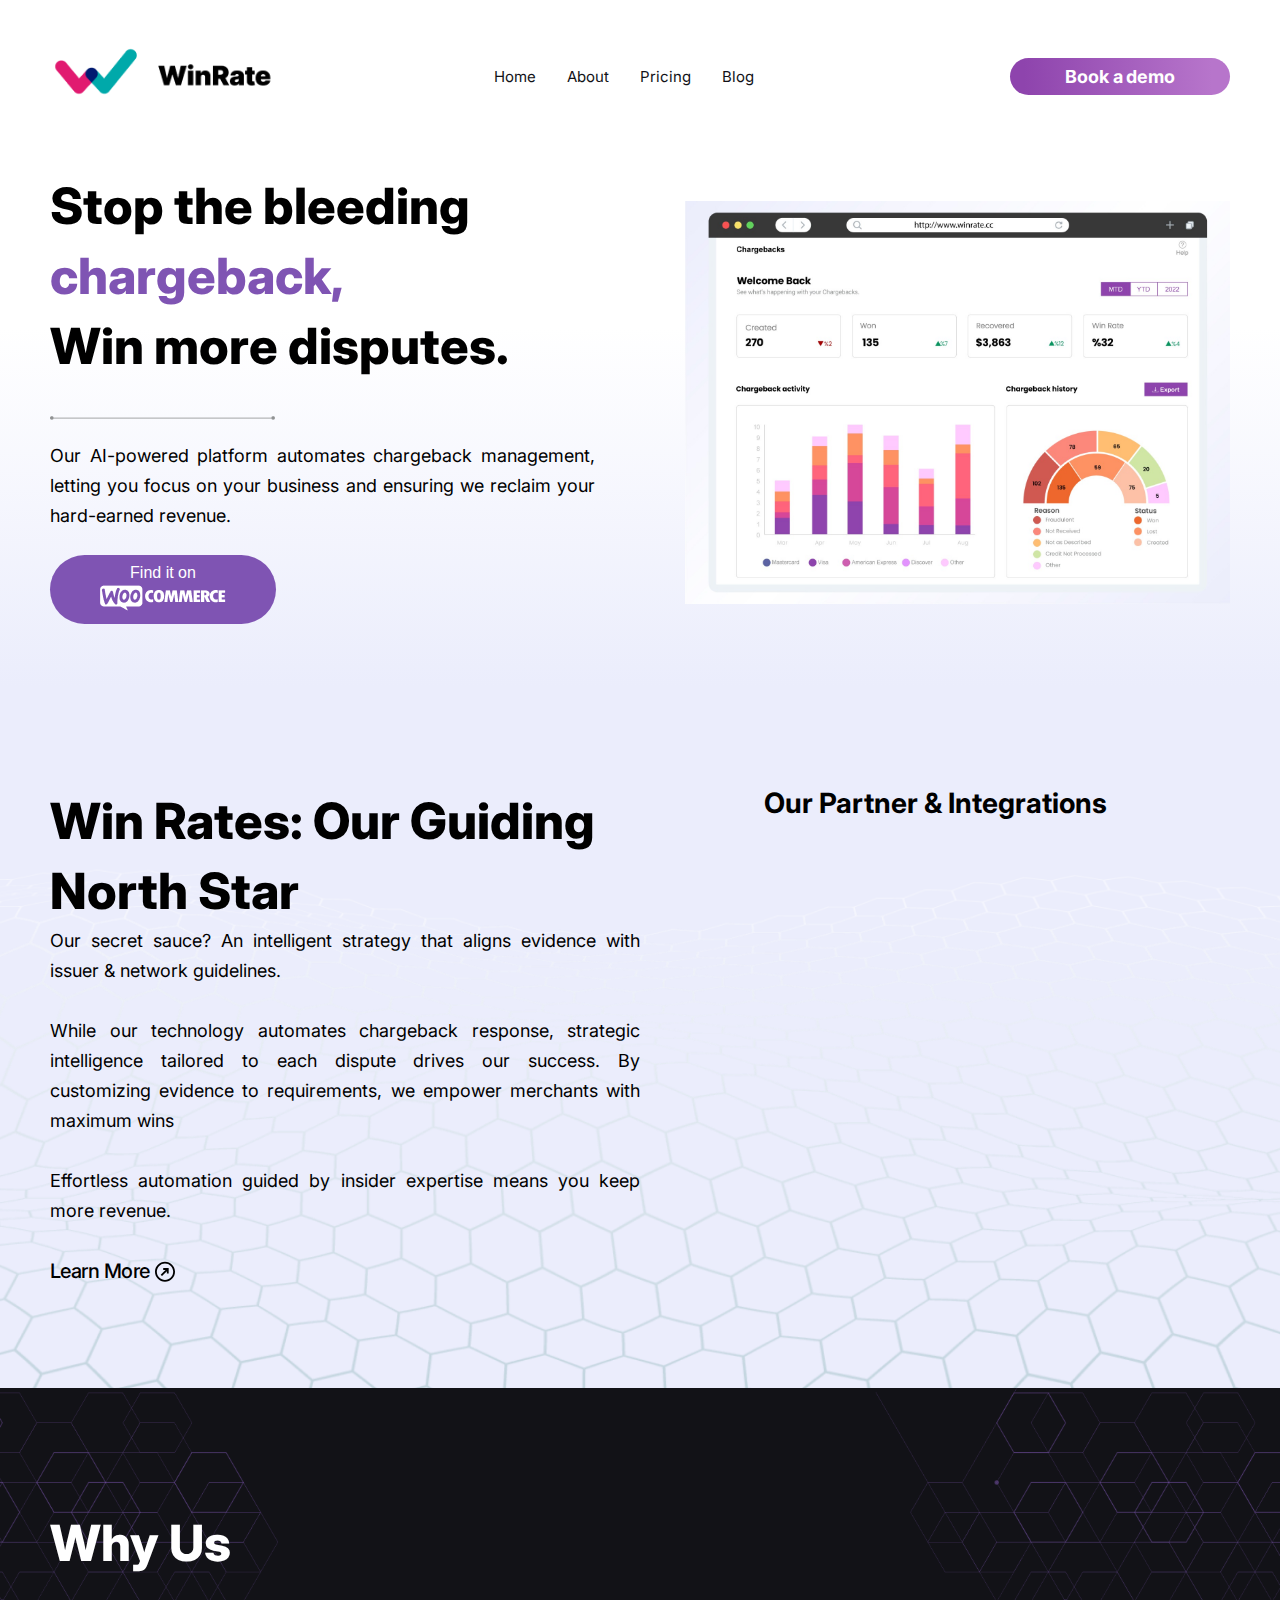
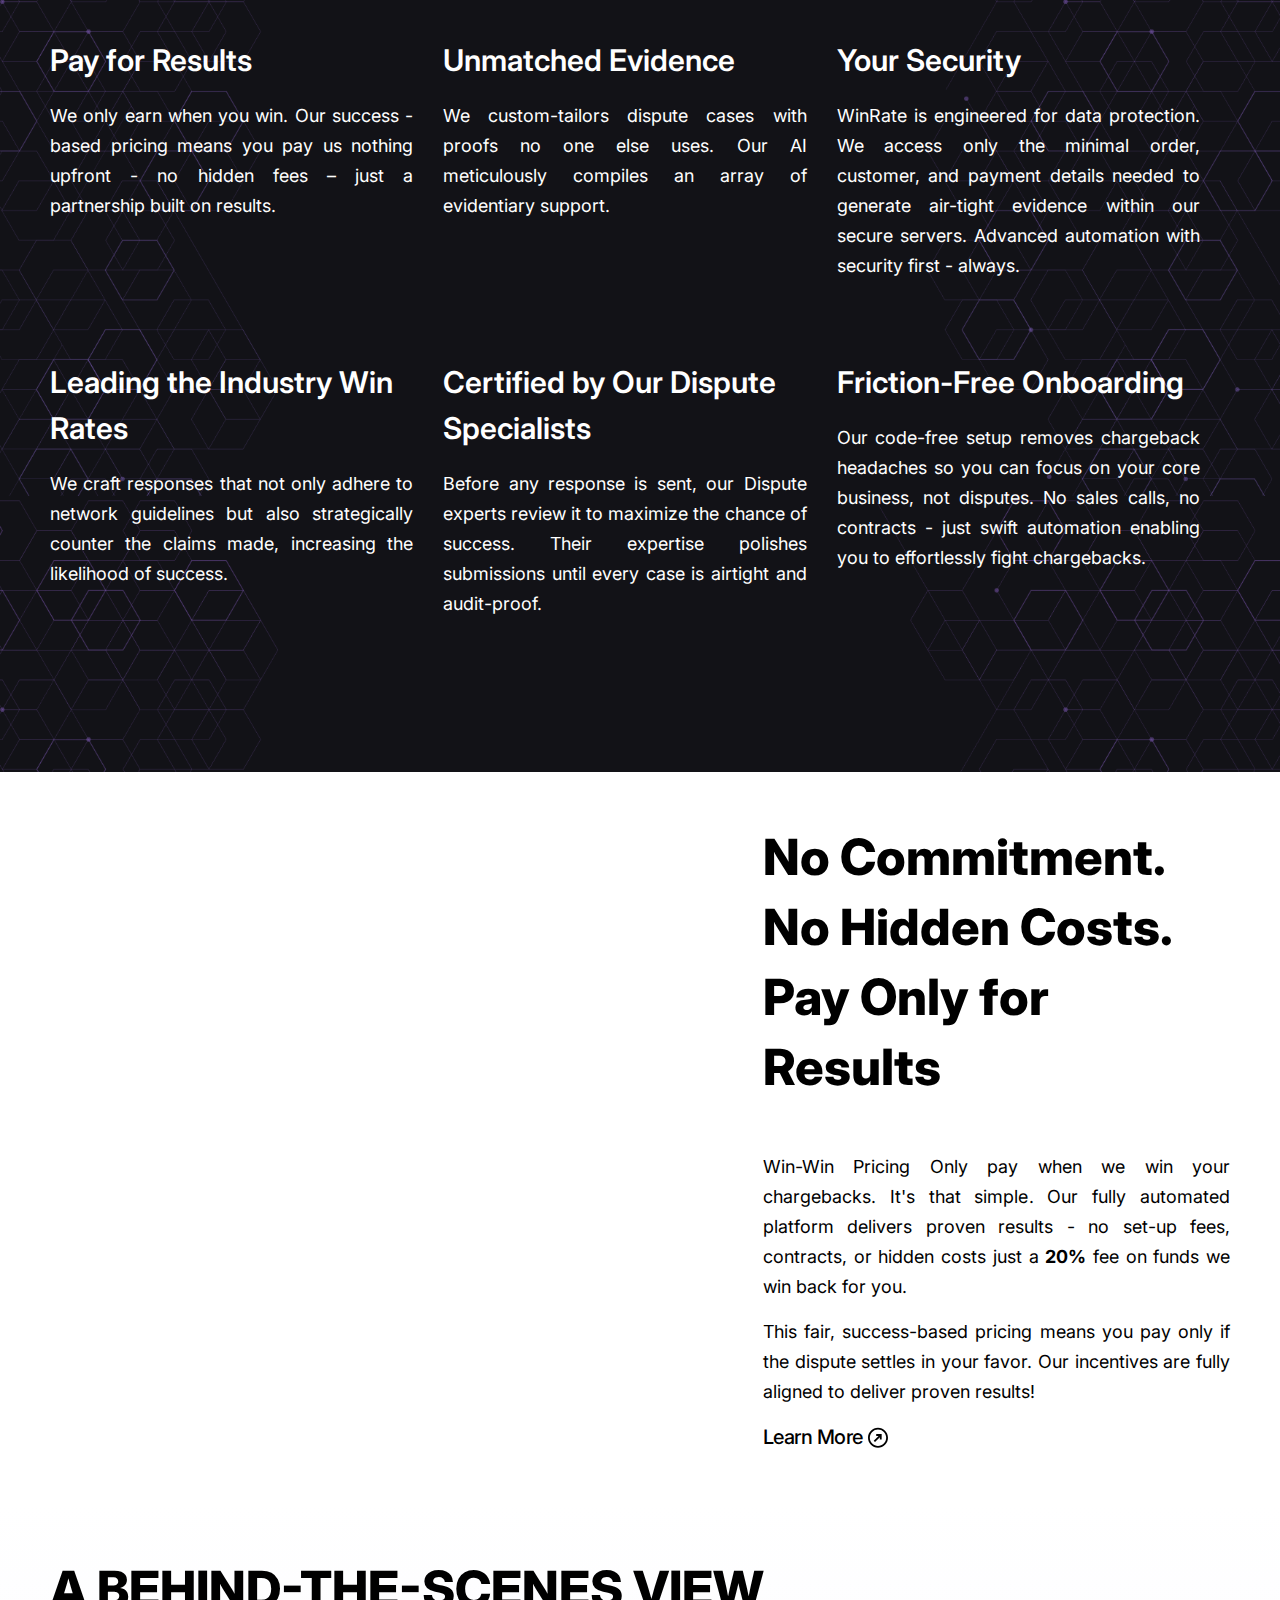
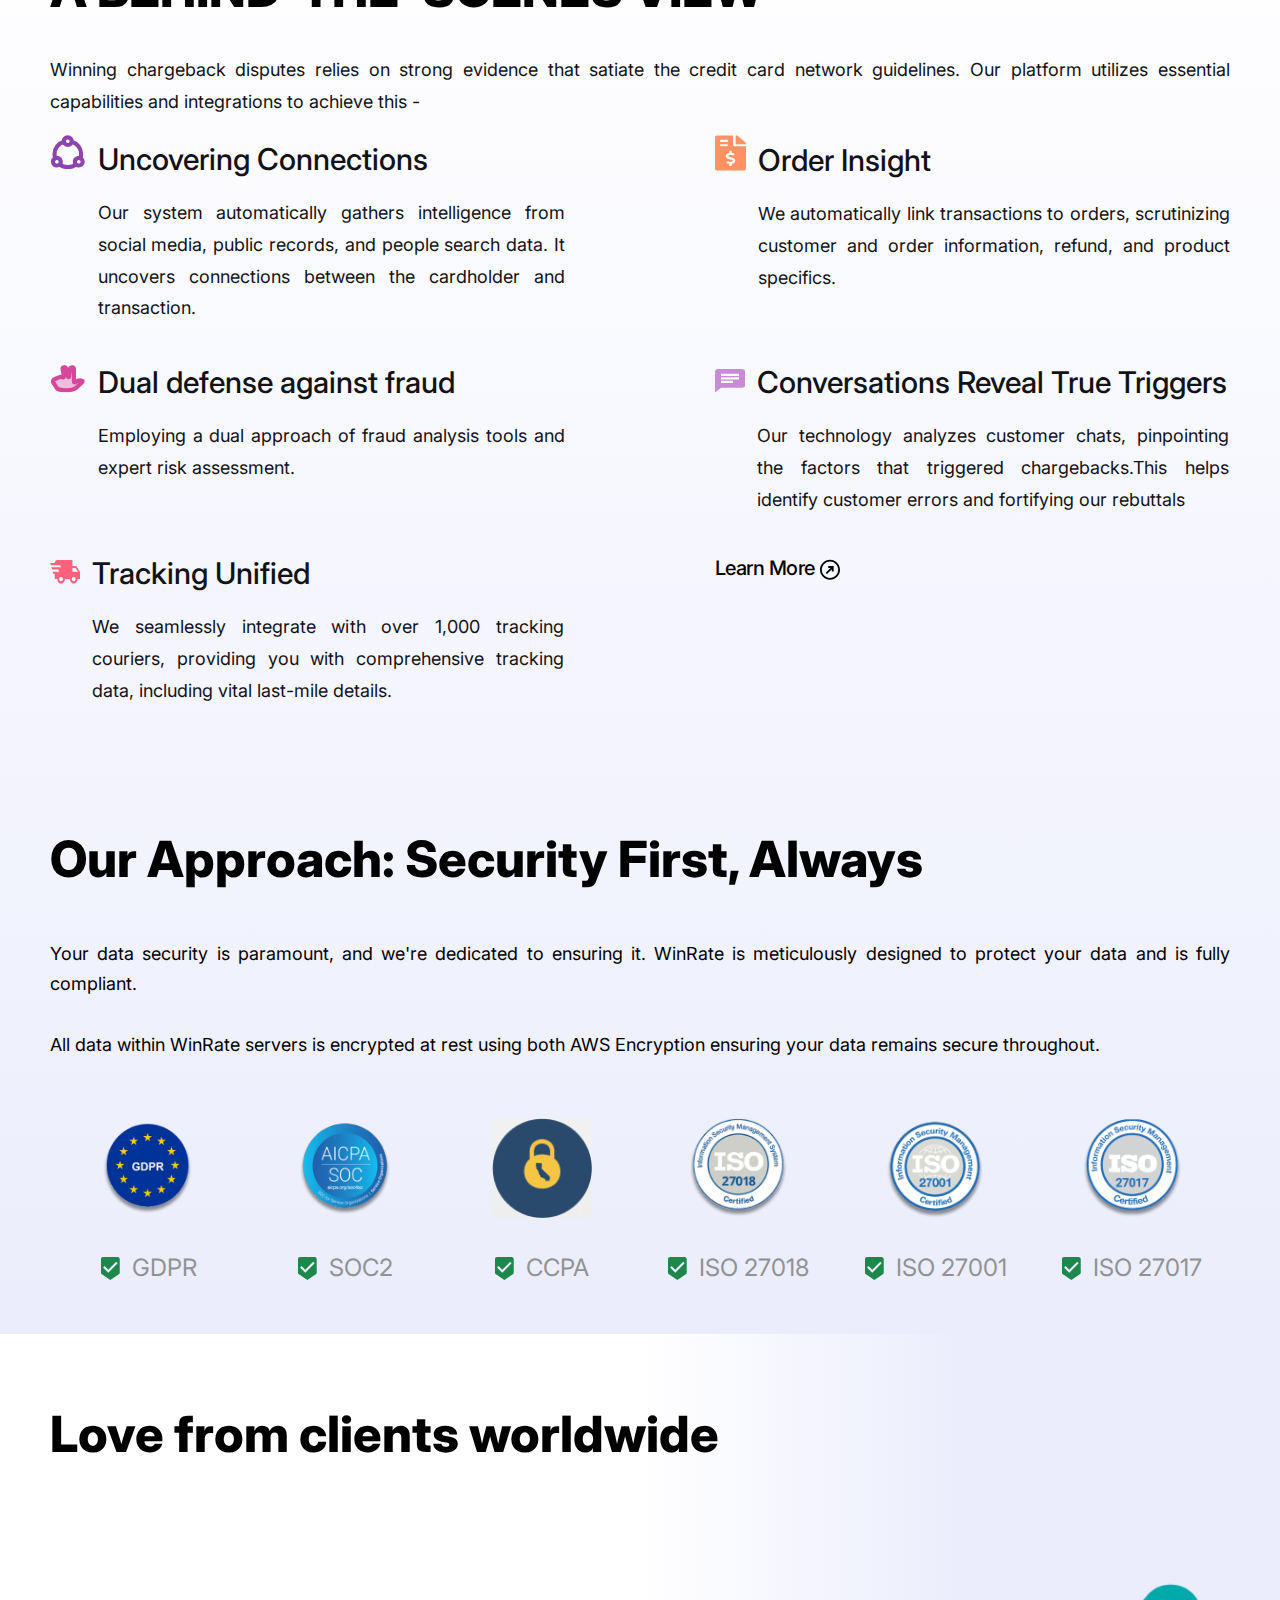
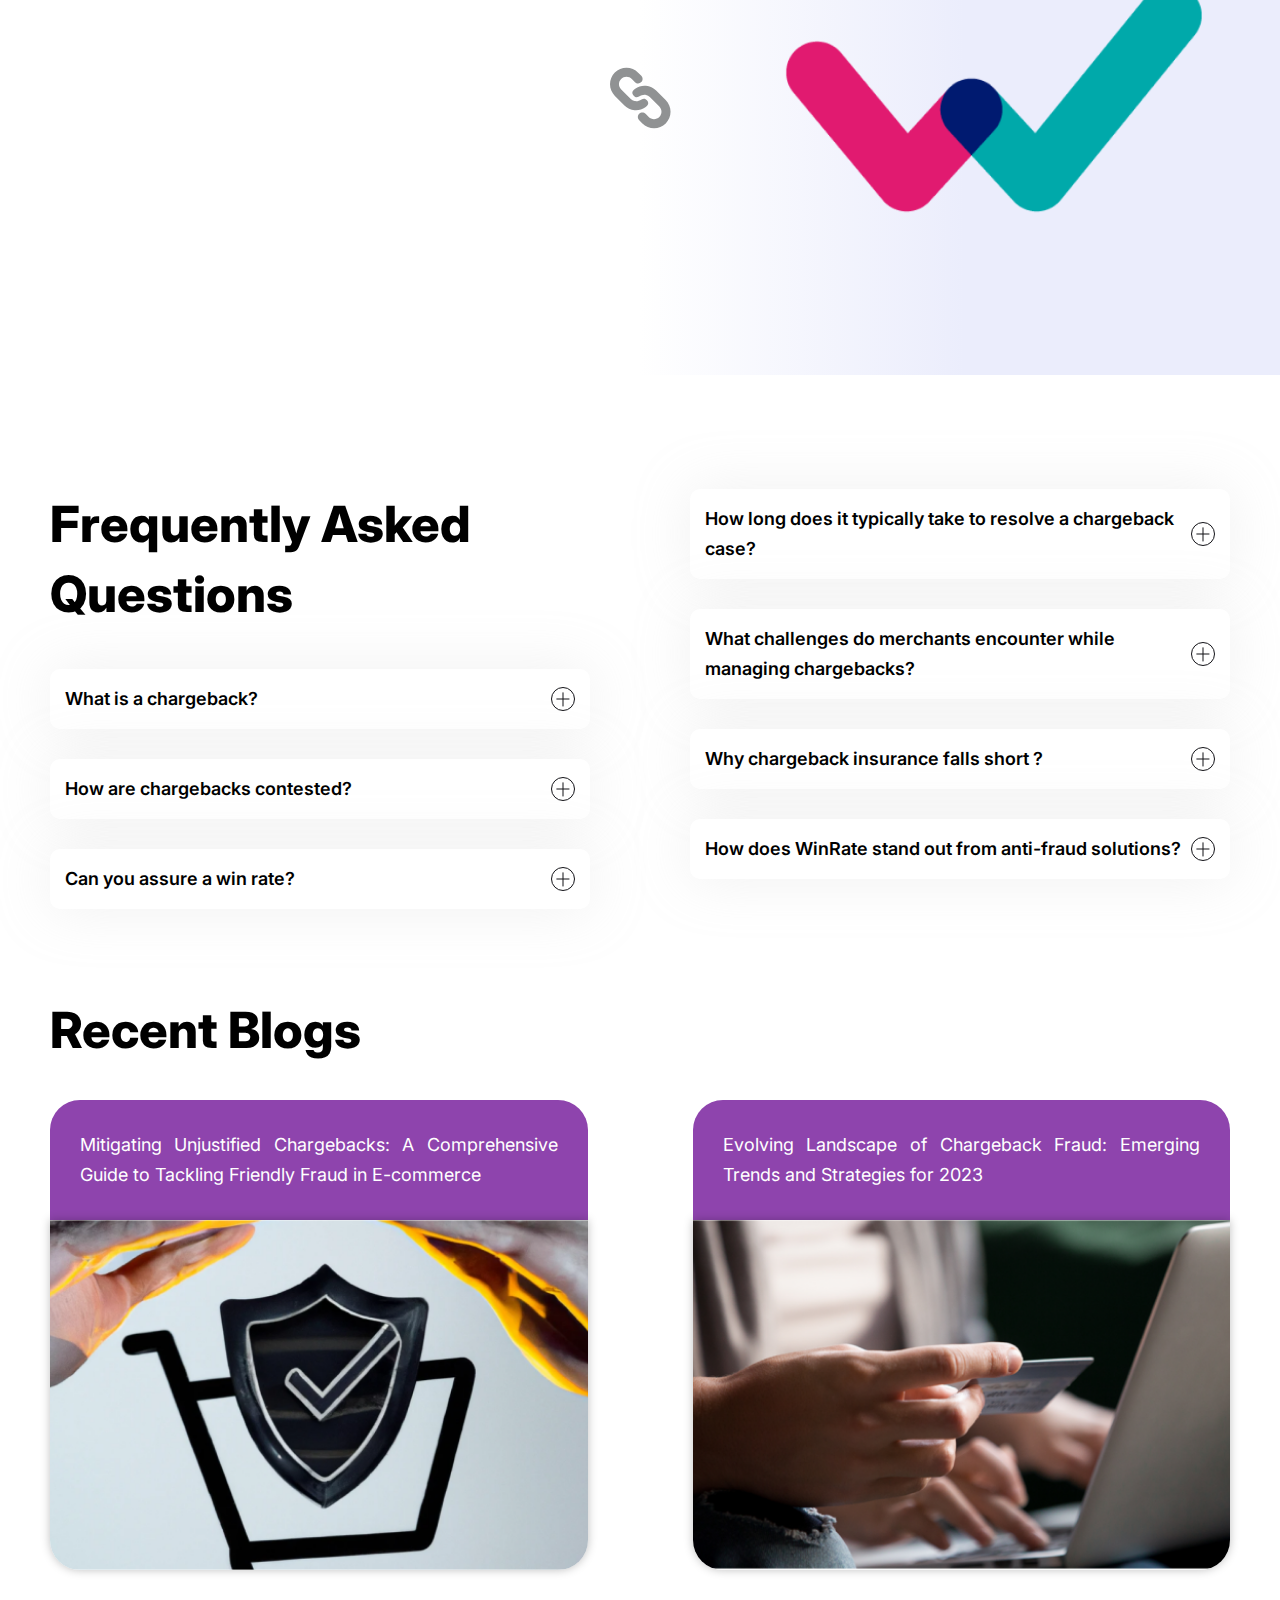
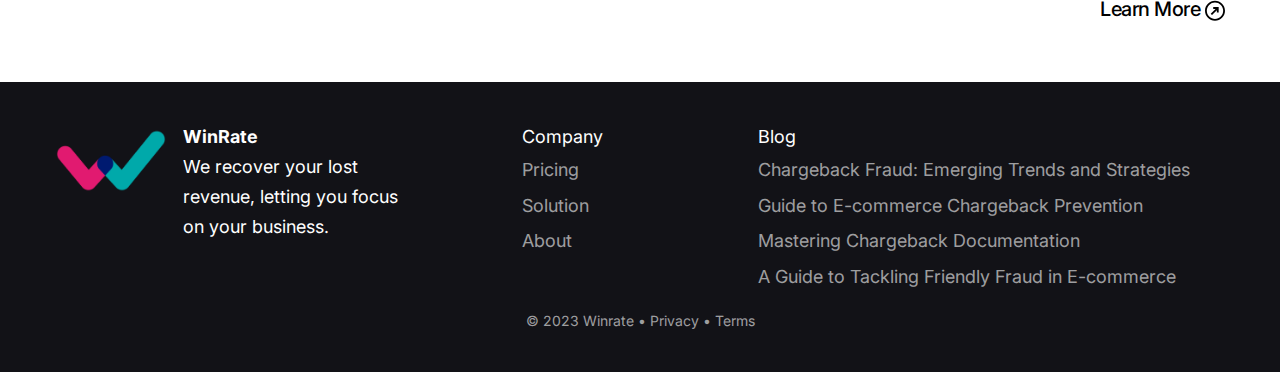
==== commit b000e0be: "updated with latest" ====
--- a/index.html
+++ b/index.html
@@ -19,6 +19,10 @@
     href="https://cdnjs.cloudflare.com/ajax/libs/OwlCarousel2/2.3.4/assets/owl.theme.default.min.css"
     integrity="sha512-sMXtMNL1zRzolHYKEujM2AqCLUR9F2C4/05cdbxjjLSRvMQIciEPCQZo++nk7go3BtSuK9kfa/s+a4f4i5pLkw=="
     crossorigin="anonymous" referrerpolicy="no-referrer" />
+    <link
+    rel="stylesheet"
+    href="https://cdnjs.cloudflare.com/ajax/libs/animate.css/4.1.1/animate.min.css"
+  />
 </head>
 
 <body>
@@ -40,10 +44,9 @@
           </div>
           <ul>
             <li><a href="index.html">Home</a></li>
+            <li><a href="about-us.html">About</a></li>
+            <li><a href="pricing.html">Pricing</a></li>
             <li><a href="#">Blog</a></li>
-            <li><a href="about-us.html">About</a></li>
-            <li><a href="#">Help</a></li>
-            <li><a href="pricing.html">Pricing</a></li>
             <li><a href="demo.html" class="book-demo">Book a demo</a></li>
           </ul>
         </div>
@@ -52,24 +55,24 @@
         </div>
       </div>
       <!-- banner  -->
-      <div class="container">
-        <div class="banner">
-          <div class="inner-banner">
-            <h1>
+      <div>
+        <div class="banner" >
+          <div class="inner-banner" >
+            <h1  class="animate__animated animate__fadeInUp">
               Stop the bleeding <span>chargeback,</span> <br /> Win more disputes.
             </h1>
-            <img src="assets/img/line.png" alt="image" class="line" />
+            <img src="assets/img/line.png" alt="image" class="line animate__animated animate__fadeInUp" />
             <div class="content">
-              <p>
+              <h2 class="animate__animated animate__fadeInUp">
                 Our AI-powered platform automates chargeback management, letting you focus on your business and ensuring
                 we reclaim your hard-earned revenue.
-              </p>
-              <button class="primary-btn">
+              </h2>
+              <button class="primary-btn animate__animated animate__fadeInUp">
                 Find it on <br /><img src="assets/img/woo-commerce.png" alt="image" />
               </button>
             </div>
           </div>
-          <div class="inner-banner">
+          <div class="inner-banner animate__animated animate__fadeInUp">
             <img src="assets/img/dashboard.jpeg" alt="image" class="dashboard" />
           </div>
         </div>
@@ -83,29 +86,23 @@
       <!-- Win Rates: Our Guiding North Star  -->
       <div class="win-rate-wrapper">
         <div class="win-rate-inner">
-          <h2>Win Rates: Our Guiding North Star</h2>
-
-          <svg width="271" height="12" viewBox="0 0 271 12" fill="none" xmlns="http://www.w3.org/2000/svg">
-            <circle cx="265.582" cy="5.98535" r="5.36475" fill="#909293" />
-            <circle cx="5.58154" cy="5.98535" r="5.36475" fill="#909293" />
-            <line x1="9.36133" y1="5.5" x2="267.706" y2="5.5" stroke="#909293" stroke-width="2" />
-          </svg>
-
-          <p>
+          <h1 class="animate__animated animate__fadeInUp">Win Rates: Our Guiding North Star</h1>
+
+          <h2 class="animate__animated animate__fadeInUp">
             Our secret sauce? An intelligent strategy that aligns
             evidence with issuer & network guidelines.
-          </p>
-          <p>
+          </h2>
+          <h2  class="animate__animated animate__fadeInUp">
             While our technology automates chargeback response, strategic
             intelligence tailored to each dispute drives our
             success. By customizing evidence to requirements, we
             empower merchants with maximum wins
-          </p>
-          <p>
+          </h2>
+          <h2  class="animate__animated animate__fadeInUp">
             Effortless automation guided by
             insider expertise means you keep more revenue.
-          </p>
-          <a href="#" class="learn-more">Learn More
+          </h2>
+          <a href="#" class="learn-more animate__animated animate__fadeInUp">Learn More
             <svg xmlns="http://www.w3.org/2000/svg" width="30" height="29" viewBox="0 0 30 29" fill="none">
               <path
                 d="M16.8513 16.5406H18.6692L18.6699 11.0849H13.2149L13.2155 12.9035L15.565 12.9041L10.7201 17.7491L12.0057 19.0347L16.8507 14.1898L16.8513 16.5406Z"
@@ -116,8 +113,8 @@
             </svg></a>
         </div>
         <div class="win-rate-inner">
-          <h3>Our partner & integrations</h3>
-          <div class="right-inner">
+          <h3 class="animate__animated animate__fadeInUp">Our Partner & Integrations</h3>
+          <div class="right-inner animate__animated animate__fadeInUp">
             <div class="owl-carousel owl-theme owl-carousel-right">
               <div class="item">
                 <div class="item-inner">
@@ -270,56 +267,56 @@
   <!-- why us -->
   <div class="why-us">
     <div class="container">
-      <h2>Why Us</h2>
+      <h1 class="animate__animated animate__fadeInUp">Why Us</h1>
       <ul>
         <li>
-          <h3>Pay for Results</h3>
-          <p>
+          <h2 class="animate__animated animate__fadeInUp text-left">Pay for Results</hh23>
+          <h3 class="animate__animated animate__fadeInUp">
             We only earn when you win. Our success -based pricing means you
             pay us nothing upfront - no hidden fees – just a partnership built
             on results.
-          </p>
+          </h3>
         </li>
         <li>
-          <h3>Unmatched Evidence</h3>
-          <p>
+          <h2 class="animate__animated animate__fadeInUp text-left">Unmatched Evidence</h2>
+          <h3 class="animate__animated animate__fadeInUp">
             We custom-tailors dispute cases with proofs no one else uses. Our
             AI meticulously compiles an array of evidentiary support.
-          </p>
+          </h3>
         </li>
         <li>
-          <h3>Your security</h3>
-          <p>
+          <h2 class="animate__animated animate__fadeInUp text-left">Your Security</h2>
+          <h3 class="animate__animated animate__fadeInUp">
             WinRate is engineered for data protection. We access only the
             minimal order, customer, and payment details needed to generate
             air-tight evidence within our secure servers. Advanced automation
             with security first - always.
-          </p>
+          </h3>
         </li>
         <li>
-          <h3>Leading the Industry Win Rates</h3>
-          <p>
+          <h2 class="animate__animated animate__fadeInUp text-left">Leading the Industry Win Rates</h2>
+          <h3 class="animate__animated animate__fadeInUp">
             We craft responses that not only adhere to network guidelines but
             also strategically counter the claims made, increasing the
             likelihood of success.
-          </p>
+          </h3>
         </li>
         <li>
-          <h3>Certified by Our Dispute Specialists</h3>
-          <p>
+          <h2 class="animate__animated animate__fadeInUp text-left">Certified by Our Dispute Specialists</h2>
+          <h3 class="animate__animated animate__fadeInUp">
             Before any response is sent, our Dispute experts review it to
             maximize the chance of success. Their expertise polishes
             submissions until every case is airtight and audit-proof.
-          </p>
+          </h3>
         </li>
         <li>
-          <h3>Friction-Free Onboarding</h3>
-          <p>
+          <h2 class="animate__animated animate__fadeInUp text-left">Friction-Free Onboarding</h2>
+          <h3 class="animate__animated animate__fadeInUp">
             Our code-free setup removes chargeback headaches so you can focus
             on your core business, not disputes. No sales calls, no contracts
             - just swift automation enabling you to effortlessly fight
             chargebacks.
-          </p>
+          </h3>
         </li>
       </ul>
     </div>
@@ -330,101 +327,26 @@
     <div class="container">
       <div class="no-commitment-wrapper">
         <div class="left">
-          <div class="heading">WinRate lifecycle</div>
-          <video src="assets/img/winrate-life.mp4" muted autoplay></video>
-          <!-- <div class="left-inner">
-            <div class="inner-wrapper">
-              <div class="content">
-                <svg xmlns="http://www.w3.org/2000/svg" width="19" height="20" viewBox="0 0 19 20" fill="none">
-                  <path
-                    d="M4.375 8.65229H2.43056V15.3818H4.375V8.65229ZM10.2083 8.65229H8.26389V15.3818H10.2083V8.65229ZM18.4722 17.3046H0V19.2273H18.4722V17.3046ZM16.0417 8.65229H14.0972V15.3818H16.0417V8.65229ZM9.23611 2.17269L14.3014 4.80683H4.17083L9.23611 2.17269ZM9.23611 0L0 4.80683V6.72956H18.4722V4.80683L9.23611 0Z"
-                    fill="#545454" />
-                </svg>
-                <div>
-                  <p>Chargeback Reversed</p>
-                  <p>Bank Payout processed</p>
-                </div>
-              </div>
-              <span class="red">-$90.00</span>
-            </div>
-            <img class="arrow-image" src="assets/img/down-arrow.svg" alt="image" />
-            <div class="inner-wrapper">
-              <div class="content">
-                <img src="assets/img/lifestyle-1.png" alt="image" />
-                <div>
-                  <p>WinRate rebuttal generated </p>
-                  <p>Sent to the bank</p>
-                </div>
-              </div>
-              <span><svg xmlns="http://www.w3.org/2000/svg" width="24" height="24" viewBox="0 0 24 24" fill="none">
-                  <path
-                    d="M13 17L17.6464 12.3536C17.8417 12.1583 17.8417 11.8417 17.6464 11.6464L13 7M7 17L11.6464 12.3536C11.8417 12.1583 11.8417 11.8417 11.6464 11.6464L7 7"
-                    stroke="#1B1D1F" stroke-width="2" stroke-linecap="round" />
-                </svg></span>
-            </div>
-            <img class="arrow-image" src="assets/img/down-arrow.svg" alt="image" />
-            <div class="inner-wrapper">
-              <div class="content">
-                <svg xmlns="http://www.w3.org/2000/svg" width="24" height="24" viewBox="0 0 24 24" fill="none">
-                  <path
-                    d="M21.9999 4.00001V10M21.9999 10H15.9999M21.9999 10L18.3699 5.64001C16.9905 4.25975 15.1999 3.3652 13.2678 3.09116C11.3358 2.81711 9.36705 3.17843 7.65823 4.12065C5.94942 5.06288 4.59313 6.53496 3.79374 8.31508C2.99436 10.0952 2.79519 12.0869 3.22625 13.9901C3.6573 15.8932 4.69524 17.6047 6.18363 18.8667C7.67203 20.1286 9.53026 20.8726 11.4783 20.9866C13.4263 21.1006 15.3586 20.5783 16.984 19.4985C18.6094 18.4187 19.8399 16.8399 20.4899 15"
-                    stroke="#1B1D1F" stroke-width="2" stroke-linecap="round" stroke-linejoin="round" />
-                </svg>
-                <div>
-                  <p>Chargeback Decision in your Favor</p>
-                  <p>Chargeback status Won</p>
-                </div>
-              </div>
-              <svg xmlns="http://www.w3.org/2000/svg" width="24" height="24" viewBox="0 0 24 24" fill="none">
-                <path
-                  d="M10.9999 7L6.35348 11.6464C6.15822 11.8417 6.15822 12.1583 6.35348 12.3536L10.9999 17M16.9999 7L12.3535 11.6464C12.1582 11.8417 12.1582 12.1583 12.3535 12.3536L16.9999 17"
-                  stroke="#1B1D1F" stroke-width="2" stroke-linecap="round" />
-              </svg>
-            </div>
-            <img class="arrow-image" src="assets/img/down-arrow.svg" alt="image" />
-            <div class="inner-wrapper">
-              <div class="content">
-                <svg xmlns="http://www.w3.org/2000/svg" width="25" height="22" viewBox="0 0 25 22" fill="none">
-                  <path
-                    d="M25 8.1851C25 8.07141 24.9674 7.94352 24.9023 7.80142L21.7773 0.554199C21.6471 0.184733 21.3379 0 20.8496 0H4.15039C3.66211 0 3.35286 0.184733 3.22266 0.554199L0.0976562 7.80142C0.0325521 7.94352 0 8.07141 0 8.1851C0 9.15139 0.341797 9.87611 1.02539 10.3593V19.9938C0.732422 19.9938 0.488281 20.0791 0.292969 20.2496C0.0976562 20.4201 0 20.6475 0 20.9317C0 21.1875 0.0976562 21.4006 0.292969 21.5711C0.488281 21.7417 0.732422 21.8269 1.02539 21.8269H23.9746C24.2676 21.8269 24.5117 21.7417 24.707 21.5711C24.9023 21.4006 25 21.1875 25 20.9317C25 20.6475 24.9023 20.4201 24.707 20.2496C24.5117 20.0791 24.2676 19.9938 23.9746 19.9938V10.3593C24.6582 9.87611 25 9.15139 25 8.1851ZM8.34961 19.9938H6.25V13.6418H8.34961V19.9938ZM21.875 19.9938H10.4004V12.7466C10.4004 12.1213 10.0586 11.8087 9.375 11.8087H5.22461C4.50846 11.8087 4.15039 12.1213 4.15039 12.7466V19.9938H3.125V10.8282C3.54818 10.7429 3.92253 10.5582 4.24805 10.274C4.83398 10.7003 5.5013 10.9135 6.25 10.9135C7.09635 10.9135 7.79622 10.6719 8.34961 10.1887C8.83789 10.6719 9.52148 10.9135 10.4004 10.9135C11.2467 10.9135 11.9466 10.6719 12.5 10.1887C13.0534 10.6719 13.7533 10.9135 14.5996 10.9135C15.4785 10.9135 16.1621 10.6719 16.6504 10.1887C17.2038 10.6719 17.9036 10.9135 18.75 10.9135C19.4987 10.9135 20.166 10.7003 20.752 10.274C21.0775 10.5582 21.4518 10.7429 21.875 10.8282V19.9938ZM22.4121 9.08034C22.054 9.08034 21.875 8.78193 21.875 8.1851C21.875 7.58827 21.5332 7.28985 20.8496 7.28985C20.1335 7.28985 19.7754 7.58827 19.7754 8.1851C19.7754 8.78193 19.4336 9.08034 18.75 9.08034C18.0664 9.08034 17.7246 8.78193 17.7246 8.1851C17.7246 7.58827 17.3665 7.28985 16.6504 7.28985C15.9668 7.28985 15.625 7.58827 15.625 8.1851C15.625 8.78193 15.2832 9.08034 14.5996 9.08034C13.8835 9.08034 13.5254 8.78193 13.5254 8.1851C13.5254 7.58827 13.1836 7.28985 12.5 7.28985C11.8164 7.28985 11.4746 7.58827 11.4746 8.1851C11.4746 8.78193 11.1165 9.08034 10.4004 9.08034C9.7168 9.08034 9.375 8.78193 9.375 8.1851C9.375 7.58827 9.0332 7.28985 8.34961 7.28985C7.63346 7.28985 7.27539 7.58827 7.27539 8.1851C7.27539 8.78193 6.93359 9.08034 6.25 9.08034C5.56641 9.08034 5.22461 8.78193 5.22461 8.1851C5.22461 7.58827 4.86654 7.28985 4.15039 7.28985C3.4668 7.28985 3.125 7.58827 3.125 8.1851C3.125 8.78193 2.94596 9.08034 2.58789 9.08034C2.36003 9.08034 2.19727 8.83877 2.09961 8.35562L4.88281 1.83312H20.1172L22.9004 8.35562C22.8027 8.83877 22.64 9.08034 22.4121 9.08034ZM19.7754 11.8087H12.5C11.8164 11.8087 11.4746 12.1213 11.4746 12.7466V17.2654C11.4746 17.8907 11.8164 18.2033 12.5 18.2033H19.7754C20.4915 18.2033 20.8496 17.8907 20.8496 17.2654V12.7466C20.8496 12.1213 20.4915 11.8087 19.7754 11.8087ZM18.75 16.3702H13.5254V13.6418H18.75V16.3702Z"
-                    fill="#545454" />
-                </svg>
-                <div>
-                  <p>Chargeback Reversed</p>
-                  <p>Bank payout processed </p>
-                </div>
-              </div>
-              <span class="green">+$90.00</span>
-            </div>
-            <img class="arrow-image" src="assets/img/down-arrow.svg" alt="image" />
-            <div class="inner-wrapper">
-              <div class="content">
-                <img src="assets/img/lifestyle-1.png" alt="image" />
-                <div>
-                  <p>Our Service Fee</p>
-                  <p>debit processed</p>
-                </div>
-              </div>
-              <span class="purple">$22.00</span>
-            </div>
-          </div> -->
+          <video autoplay muted id="vid" loop="true">
+            <source src="assets/img/winrate-life.mp4" type="video/mp4">
+          </video>
         </div>
         <div class="right">
-          <h2>No Commitment. No Hidden Costs. Pay Only for Results</h2>
-          <p>
+          <h1  class="animate__animated animate__fadeInUp">No Commitment. No Hidden Costs. Pay Only for Results</h1>
+          <h2  class="animate__animated animate__fadeInUp">
             Win-Win Pricing Only
             <span>
               pay when we win your chargebacks. It's that simple. Our fully
               automated platform delivers proven results - no set-up fees,
               contracts, or hidden costs just a <b>20%</b> fee on funds we win
               back for you.</span>
-          </p>
-          <p>
+            </h2>
+          <h2  class="animate__animated animate__fadeInUp">
             <span>This fair, success-based pricing means you pay only if the
               dispute settles in your favor. Our incentives are fully aligned
               to deliver proven results!</span>
-          </p>
-          <a href="#" class="learn-more">Learn More <svg xmlns="http://www.w3.org/2000/svg" width="30" height="29"
+            </h2>
+          <a href="#" class="learn-more animate__animated animate__fadeInUp">Learn More <svg xmlns="http://www.w3.org/2000/svg" width="30" height="29"
               viewBox="0 0 30 29" fill="none">
               <path
                 d="M16.8513 16.5406H18.6692L18.6699 11.0849H13.2149L13.2155 12.9035L15.565 12.9041L10.7201 17.7491L12.0057 19.0347L16.8507 14.1898L16.8513 16.5406Z"
@@ -442,14 +364,14 @@
   <div  class="bg-gredient">
     <div class="container">
       <div class="behind-the-scenes-view">
-        <h2>A behind-the-scenes view</h2>
-        <p>
+        <h1  class="animate__animated animate__fadeInUp">A behind-the-scenes view</h1>
+        <h3  class="animate__animated animate__fadeInUp">
           Winning chargeback disputes relies on strong evidence that satiate the
           credit card network guidelines. Our platform utilizes essential
           capabilities and integrations to achieve this -
-        </p>
+        </h3>
         <ul>
-          <li>
+          <li  class="animate__animated animate__fadeInUp">
             <svg xmlns="http://www.w3.org/2000/svg" width="36" height="35" viewBox="0 0 36 35" fill="none">
               <path
                 d="M9.71094 29.4058C11.9931 31.1545 14.8718 32.1975 18.0004 32.1975C21.129 32.1975 24.0077 31.1545 26.2899 29.4058"
@@ -480,26 +402,26 @@
                 fill="white" stroke="#8E44AD" stroke-width="4.16667" stroke-linecap="round" stroke-linejoin="round" />
             </svg>
             <div class="content">
-              <h4>Uncovering Connections</h4>
-              <span>Our system automatically gathers intelligence from social
+              <h2 class=" text-left">Uncovering Connections</h2>
+              <h3>Our system automatically gathers intelligence from social
                 media, public records, and people search data. It uncovers
-                connections between the cardholder and transaction.</span>
-            </div>
-          </li>
-          <li>
+                connections between the cardholder and transaction.</h3>
+            </div>
+          </li>
+          <li  class="animate__animated animate__fadeInUp">
             <svg xmlns="http://www.w3.org/2000/svg" width="31" height="36" viewBox="0 0 31 36" fill="none">
               <path
                 d="M30.4349 7.55273L22.5315 0.853516C22.1682 0.545898 21.6758 0.375 21.1591 0.375H20.6667V9.125H31V8.70801C31 8.27734 30.7982 7.86035 30.4349 7.55273ZM18.0833 9.67188V0.375H1.9375C0.863802 0.375 0 1.10645 0 2.01562V33.7344C0 34.6436 0.863802 35.375 1.9375 35.375H29.0625C30.1362 35.375 31 34.6436 31 33.7344V11.3125H20.0208C18.9552 11.3125 18.0833 10.5742 18.0833 9.67188ZM5.16667 5.29688C5.16667 4.99473 5.45568 4.75 5.8125 4.75H12.2708C12.6277 4.75 12.9167 4.99473 12.9167 5.29688V6.39062C12.9167 6.69277 12.6277 6.9375 12.2708 6.9375H5.8125C5.45568 6.9375 5.16667 6.69277 5.16667 6.39062V5.29688ZM5.16667 10.7656V9.67188C5.16667 9.36973 5.45568 9.125 5.8125 9.125H12.2708C12.6277 9.125 12.9167 9.36973 12.9167 9.67188V10.7656C12.9167 11.0678 12.6277 11.3125 12.2708 11.3125H5.8125C5.45568 11.3125 5.16667 11.0678 5.16667 10.7656ZM16.7917 28.8043V30.4531C16.7917 30.7553 16.5027 31 16.1458 31H14.8542C14.4973 31 14.2083 30.7553 14.2083 30.4531V28.7927C13.2969 28.753 12.4105 28.4837 11.6759 28.0168C11.361 27.8165 11.3449 27.4173 11.6298 27.1869L12.5784 26.4206C12.802 26.2401 13.1346 26.2319 13.3962 26.3707C13.7086 26.5361 14.063 26.625 14.4311 26.625H16.7004C17.2252 26.625 17.653 26.2203 17.653 25.7233C17.653 25.3166 17.3616 24.9584 16.9451 24.8531L13.3122 23.9303C11.8115 23.5488 10.7628 22.3293 10.7628 20.9642C10.7628 19.288 12.3007 17.9263 14.2075 17.8832V16.2344C14.2075 15.9322 14.4965 15.6875 14.8534 15.6875H16.145C16.5018 15.6875 16.7909 15.9322 16.7909 16.2344V17.8948C17.7023 17.9345 18.5887 18.2031 19.3233 18.6707C19.6382 18.871 19.6543 19.2702 19.3693 19.5006L18.4208 20.2669C18.1972 20.4474 17.8646 20.4556 17.603 20.3168C17.2906 20.1507 16.9362 20.0625 16.568 20.0625H14.2987C13.774 20.0625 13.3461 20.4672 13.3461 20.9642C13.3461 21.3709 13.6376 21.7291 14.0541 21.8344L17.687 22.7572C19.1877 23.1387 20.2364 24.3582 20.2364 25.7233C20.2364 27.4002 18.6985 28.7612 16.7917 28.8043Z"
                 fill="#FF9262" />
             </svg>
             <div class="content">
-              <h4>Order Insight</h4>
-              <span>We automatically link transactions to orders, scrutinizing
+              <h2 class=" text-left">Order Insight</h2>
+              <h3>We automatically link transactions to orders, scrutinizing
                 customer and order information, refund, and product specifics.
-              </span>
-            </div>
-          </li>
-          <li>
+              </h3>
+            </div>
+          </li>
+          <li  class="animate__animated animate__fadeInUp">
             <svg xmlns="http://www.w3.org/2000/svg" width="36" height="29" viewBox="0 0 36 29" fill="none">
               <mask id="mask0_151_3882" style="mask-type:luminance" maskUnits="userSpaceOnUse" x="0" y="0" width="36"
                 height="29">
@@ -512,39 +434,50 @@
               </g>
             </svg>
             <div class="content">
-              <h4>Dual defense against fraud</h4>
-              <span>Employing a dual approach of fraud analysis tools and expert
+              <h2 class=" text-left">Dual defense against fraud</h2>
+              <h3>Employing a dual approach of fraud analysis tools and expert
                 risk assessment.
-              </span>
-            </div>
-          </li>
-          <li>
+              </h3>
+            </div>
+          </li>
+          <li  class="animate__animated animate__fadeInUp">
             <svg xmlns="http://www.w3.org/2000/svg" width="30" height="24" viewBox="0 0 30 24" fill="none">
               <path
                 d="M6 14.0858H18V11.7503H6V14.0858ZM6 10.5825H24V8.24702H6V10.5825ZM6 7.07927H24V4.74377H6V7.07927ZM0 23.4278V2.40826C0 1.766 0.294 1.21599 0.882 0.758226C1.47 0.300467 2.176 0.0719774 3 0.0727559H27C27.825 0.0727559 28.5315 0.301635 29.1195 0.759394C29.7075 1.21715 30.001 1.76678 30 2.40826V16.4213C30 17.0636 29.706 17.6136 29.118 18.0713C28.53 18.5291 27.824 18.7576 27 18.7568H6L0 23.4278Z"
                 fill="#C98AD8" />
             </svg>
             <div class="content">
-              <h4>Conversations Reveal True Triggers</h4>
-              <span>Our technology analyzes customer chats, pinpointing the factors
+              <h2 class=" text-left">Conversations Reveal True Triggers</h2>
+              <h3>Our technology analyzes customer chats, pinpointing the factors
                 that triggered chargebacks.This helps identify customer errors
                 and fortifying our rebuttals
-              </span>
-            </div>
-          </li>
-          <li>
+              </h3>
+            </div>
+          </li>
+          <li class="animate__animated animate__fadeInUp">
             <svg xmlns="http://www.w3.org/2000/svg" width="30" height="24" viewBox="0 0 30 24" fill="none">
               <path
                 d="M3.47368 13.9398L2.52632 11.7503H9.15789L8.4 9.56074H2.21053L1.26316 7.37121H11.1158L10.3579 5.18167H1.08632L0 2.99214H4.73684C4.73684 2.21787 5.00301 1.47531 5.47678 0.927821C5.95056 0.380331 6.59314 0.0727539 7.26316 0.0727539H22.4211V5.91152H26.2105L30 11.7503V19.0487H27.4737C27.4737 20.2101 27.0744 21.324 26.3638 22.1452C25.6531 22.9664 24.6892 23.4278 23.6842 23.4278C22.6792 23.4278 21.7153 22.9664 21.0046 22.1452C20.294 21.324 19.8947 20.2101 19.8947 19.0487H14.8421C14.8421 20.2101 14.4429 21.324 13.7322 22.1452C13.0215 22.9664 12.0577 23.4278 11.0526 23.4278C10.0476 23.4278 9.08373 22.9664 8.37307 22.1452C7.6624 21.324 7.26316 20.2101 7.26316 19.0487H4.73684V13.9398H3.47368ZM23.6842 21.2383C24.1867 21.2383 24.6687 21.0076 25.024 20.597C25.3793 20.1863 25.5789 19.6294 25.5789 19.0487C25.5789 18.468 25.3793 17.9111 25.024 17.5005C24.6687 17.0899 24.1867 16.8592 23.6842 16.8592C23.1817 16.8592 22.6998 17.0899 22.3444 17.5005C21.9891 17.9111 21.7895 18.468 21.7895 19.0487C21.7895 19.6294 21.9891 20.1863 22.3444 20.597C22.6998 21.0076 23.1817 21.2383 23.6842 21.2383ZM25.5789 8.10105H22.4211V11.7503H28.0547L25.5789 8.10105ZM11.0526 21.2383C11.5551 21.2383 12.0371 21.0076 12.3924 20.597C12.7477 20.1863 12.9474 19.6294 12.9474 19.0487C12.9474 18.468 12.7477 17.9111 12.3924 17.5005C12.0371 17.0899 11.5551 16.8592 11.0526 16.8592C10.5501 16.8592 10.0682 17.0899 9.71285 17.5005C9.35752 17.9111 9.15789 18.468 9.15789 19.0487C9.15789 19.6294 9.35752 20.1863 9.71285 20.597C10.0682 21.0076 10.5501 21.2383 11.0526 21.2383Z"
                 fill="#FF637C" />
             </svg>
             <div class="content">
-              <h4>Tracking Unified</h4>
-              <span>We seamlessly integrate with over 1,000 tracking couriers,
+              <h2 class=" text-left">Tracking Unified</h2>
+              <h3>We seamlessly integrate with over 1,000 tracking couriers,
                 providing you with comprehensive tracking data, including vital
                 last-mile details.
-              </span>
-            </div>
+              </sph3an>
+            </div>
+          </li>
+          <li  class="animate__animated animate__fadeInUp">
+            <a href="#" class="learn-more">Learn More
+              <svg xmlns="http://www.w3.org/2000/svg" width="30" height="29" viewBox="0 0 30 29" fill="none">
+                <path
+                  d="M16.8513 16.5406H18.6692L18.6699 11.0849H13.2149L13.2155 12.9035L15.565 12.9041L10.7201 17.7491L12.0057 19.0347L16.8507 14.1898L16.8513 16.5406Z"
+                  fill="black" />
+                <path fill-rule="evenodd" clip-rule="evenodd"
+                  d="M24.9998 14.7554C24.9998 9.23227 20.5231 4.75564 15 4.75564C9.47685 4.75564 5.00022 9.23227 5.00022 14.7554C5.00022 20.2786 9.47685 24.7552 15 24.7552C20.5231 24.7552 24.9998 20.2786 24.9998 14.7554ZM23.1819 14.7554C23.1819 12.5855 22.3199 10.5044 20.7855 8.96996C19.2511 7.43556 17.17 6.57355 15 6.57355C12.83 6.57355 10.7489 7.43556 9.21455 8.96996C7.68015 10.5044 6.81813 12.5855 6.81813 14.7554C6.81813 16.9254 7.68015 19.0065 9.21454 20.5409C10.7489 22.0753 12.83 22.9373 15 22.9373C17.17 22.9373 19.2511 22.0753 20.7855 20.5409C22.3199 19.0065 23.1819 16.9254 23.1819 14.7554Z"
+                  fill="black" />
+              </svg></a>
           </li>
         </ul>
       </div>
@@ -552,13 +485,13 @@
     <!-- Our Approach: Security First, Always  -->
     <div class="our-approach">
       <div class="container">
-        <h2>Our Approach: Security First, Always</h2>
-        <p>Your data security is paramount, and we're dedicated to ensuring it. WinRate is meticulously designed to
-          protect your data and is fully compliant.</p>
-        <p>All data within WinRate servers is encrypted at rest using both AWS Encryption ensuring your data remains
-          secure throughout.</p>
+        <h1 class="animate__animated animate__fadeInUp">Our Approach: Security First, Always</h1>
+        <h2 class="animate__animated animate__fadeInUp">Your data security is paramount, and we're dedicated to ensuring it. WinRate is meticulously designed to
+          protect your data and is fully compliant.</h2>
+        <h2 class="animate__animated animate__fadeInUp">All data within WinRate servers is encrypted at rest using both AWS Encryption ensuring your data remains
+          secure throughout.</h2>
         <ul>
-          <li>
+          <li class="animate__animated animate__fadeInUp">
             <img src="assets/img/approach-1.png" alt="image">
             <p>
               <svg xmlns="http://www.w3.org/2000/svg" width="20" height="23" viewBox="0 0 20 23" fill="none">
@@ -569,7 +502,7 @@
               <span>GDPR</span>
             </p>
           </li>
-          <li>
+          <li class="animate__animated animate__fadeInUp">
             <img src="assets/img/approach-2.png" alt="image">
             <p>
               <svg xmlns="http://www.w3.org/2000/svg" width="20" height="23" viewBox="0 0 20 23" fill="none">
@@ -580,7 +513,7 @@
               <span>SOC2</span>
             </p>
           </li>
-          <li>
+          <li class="animate__animated animate__fadeInUp">
             <img src="assets/img/approach-3.png" alt="image">
             <p>
               <svg xmlns="http://www.w3.org/2000/svg" width="20" height="23" viewBox="0 0 20 23" fill="none">
@@ -591,7 +524,7 @@
               <span>CCPA</span>
             </p>
           </li>
-          <li>
+          <li class="animate__animated animate__fadeInUp">
             <img src="assets/img/approach-4.png" alt="image">
             <p>
               <svg xmlns="http://www.w3.org/2000/svg" width="20" height="23" viewBox="0 0 20 23" fill="none">
@@ -602,7 +535,7 @@
               <span>ISO 27018</span>
             </p>
           </li>
-          <li>
+          <li class="animate__animated animate__fadeInUp">
             <img src="assets/img/approach-5.png" alt="image">
             <p>
               <svg xmlns="http://www.w3.org/2000/svg" width="20" height="23" viewBox="0 0 20 23" fill="none">
@@ -613,7 +546,7 @@
               <span>ISO 27001</span>
             </p>
           </li>
-          <li>
+          <li class="animate__animated animate__fadeInUp">
             <img src="assets/img/approach-6.png" alt="image">
             <p>
               <svg xmlns="http://www.w3.org/2000/svg" width="20" height="23" viewBox="0 0 20 23" fill="none">
@@ -631,8 +564,8 @@
   <!-- Love from clients worldwide  -->
   <div class="clients-worldwide">
     <div class="container">
-      <h2>Love from clients worldwide</h2>
-      <div class="inner-wrapper">
+      <h1 class="animate__animated animate__fadeInUp">Love from clients worldwide</h1>
+      <div class="inner-wrapper animate__animated animate__fadeInUp" >
         <div class="inner">
           <div class="owl-carousel owl-theme client-testimonail">
             <div class="item">
@@ -640,29 +573,28 @@
                 <img src="assets/img/image 39.png" alt="image">
                 <span>MyLebaz</span>
               </div>
-              <p>“As a WooCommerce merchant running MyLebaz chargebacks were draining both my finances and energy. I decided to give this service a shot. Their personalized approach increased my chargeback win rate by a remarkable 17%. Highly recommend ”</p>
-              <h3>Gary Martins</h3>
-              <h3><span>MD, MyLebaz</span></h3>
+              <h2>“As a WooCommerce merchant running MyLebaz chargebacks were draining both my finances and energy. I decided to give this service a shot. Their personalized approach increased my chargeback win rate by a remarkable 17%. Highly recommend ”</h2>
+              <h2><span>Gary Martins</span></span> <br>MD, MyLebaz</h2>
+
             </div>
             <div class="item">
               <div class="company">
                 <img src="assets/img/Vector.png" alt="image">
                 <span>Divi Drone</span>
               </div>
-              <p>“I'm a drone seller, and the world of chargebacks was becoming a nightmare. I was hit by a wave of unjust chargebacks. Their expertise in drone chargebacks is impressive – they know the ins and outs like no one else. A saving of around $4,500 in just a few months.”</p>
-              <h3>Troy Huth</h3>
-              <h3><span>Partner, DiviDrones</span></h3>
-            </div>
-          </div>
-        </div>
-        <div class="inner">
+              <h2>“I'm a drone seller, and the world of chargebacks was becoming a nightmare. I was hit by a wave of unjust chargebacks. Their expertise in drone chargebacks is impressive – they know the ins and outs like no one else. A saving of around $4,500 in just a few months.”</h2>
+              <h2><span>Troy Huth</span></span> <br>Partner, DiviDrones</h2>
+            </div>
+          </div>
+        </div>
+        <div class="inner animate__animated animate__fadeInUp">
           <svg xmlns="http://www.w3.org/2000/svg" width="61" height="62" viewBox="0 0 61 62" fill="none">
             <path
               d="M46.1302 23.5998L55.6463 33.1159C57.1905 34.6395 58.418 36.4536 59.2582 38.4535C60.0984 40.4535 60.5347 42.5999 60.542 44.7692C60.5492 46.9385 60.1273 49.0878 59.3005 51.0933C58.4737 53.0989 57.2584 54.9211 55.7245 56.455C54.1906 57.9889 52.3684 59.2043 50.3628 60.0311C48.3572 60.8579 46.208 61.2798 44.0387 61.2725C41.8694 61.2653 39.723 60.8289 37.723 59.9887C35.723 59.1485 33.909 57.921 32.3854 56.3768L29.2154 53.2068C28.7867 52.7932 28.4447 52.2983 28.2094 51.7512C27.974 51.204 27.85 50.6154 27.8446 50.0198C27.8391 49.4241 27.9523 48.8334 28.1776 48.282C28.4029 47.7306 28.7358 47.2296 29.1568 46.8082C29.5778 46.3868 30.0785 46.0535 30.6296 45.8276C31.1808 45.6018 31.7715 45.488 32.3671 45.4929C32.9627 45.4978 33.5514 45.6213 34.0989 45.8561C34.6463 46.091 35.1414 46.4325 35.5554 46.8607L38.7315 50.0338C40.1359 51.4255 42.0344 52.2043 44.0116 52.1997C45.9888 52.1951 47.8837 51.4075 49.2816 50.0092C50.6795 48.6109 51.4666 46.7158 51.4707 44.7385C51.4747 42.7613 50.6954 40.863 49.3032 39.459L39.7871 29.9429C38.7586 28.9139 37.4521 28.2074 36.028 27.9099C34.6038 27.6124 33.1238 27.7369 31.7693 28.2682C31.2849 28.4596 30.8363 28.6569 30.4116 28.8543L29.024 29.5033C27.1698 30.3406 25.7433 30.6995 23.928 28.8872C21.3202 26.2794 21.996 23.872 25.1751 21.6799C28.3422 19.5019 32.1719 18.5015 35.9997 18.8522C39.8274 19.2029 43.4115 20.8826 46.1302 23.5998ZM28.1567 5.62632L31.3267 8.79635C32.1443 9.64202 32.597 10.775 32.5873 11.9512C32.5776 13.1274 32.1064 14.2527 31.2751 15.0848C30.4437 15.9169 29.3188 16.3892 28.1426 16.4C26.9664 16.4108 25.8331 15.9592 24.9866 15.1424L21.8136 11.9724C21.1241 11.2581 20.2993 10.6883 19.3873 10.2962C18.4752 9.90411 17.4942 9.69758 16.5015 9.68868C15.5088 9.67977 14.5242 9.86866 13.6053 10.2443C12.6863 10.62 11.8514 11.1749 11.1492 11.8767C10.447 12.5785 9.89163 13.4131 9.51545 14.3318C9.13927 15.2505 8.94982 16.235 8.95816 17.2277C8.96651 18.2204 9.17247 19.2016 9.56405 20.1138C9.95563 21.0261 10.525 21.8513 11.2389 22.5412L20.7549 32.0573C21.7835 33.0863 23.0899 33.7928 24.5141 34.0903C25.9383 34.3878 27.4183 34.2632 28.7727 33.732C29.2572 33.5406 29.7058 33.3432 30.1305 33.1458L31.5181 32.4969C33.3723 31.6595 34.8018 31.3006 36.6141 33.1129C39.2219 35.7207 38.546 38.1282 35.367 40.3203C32.1999 42.4982 28.3701 43.4986 24.5424 43.1479C20.7147 42.7972 17.1305 41.1175 14.4119 38.4003L4.89579 28.8842C3.35162 27.3606 2.12409 25.5466 1.28388 23.5466C0.443661 21.5467 0.0073597 19.4002 9.23103e-05 17.231C-0.00717508 15.0617 0.414735 12.9124 1.24153 10.9068C2.06833 8.90126 3.28367 7.07906 4.8176 5.54514C6.35152 4.01121 8.17372 2.79587 10.1793 1.96907C12.1848 1.14227 14.3341 0.720364 16.5034 0.727631C18.6727 0.734899 20.8191 1.1712 22.8191 2.01141C24.8191 2.85163 26.6331 4.08215 28.1567 5.62632Z"
               fill="#909293" />
           </svg>
         </div>
-        <div class="inner">
+        <div class="inner animate__animated animate__fadeInUp">
           <img src="assets/img/favicon.png" alt="image">
         </div>
       </div>
@@ -674,29 +606,29 @@
     <div class="faq">
       <div class="inner-wrapper">
 
-        <h2>Frequently Asked Questions</h2>
+        <h1 class="animate__animated animate__fadeInUp">Frequently Asked Questions</h1>
         <div class="accordion">
-          <div class="card">
-            <h4 class="accordion-item">What is a chargeback?<span></span></h4>
+          <div class="card animate__animated animate__fadeInUp">
+            <h2 class="accordion-item">What is a chargeback?<span></span></h2>
             <div class="panel">
-              <p>A chargeback is the process of reversing a credit or debit card payment when a customer disputes a
-                purchase.</p>
-            </div>
-          </div>
-          <div class="card">
-            <h4 class="accordion-item">How are chargebacks contested? <span></span></h4>
+              <h2>A chargeback is the process of reversing a credit or debit card payment when a customer disputes a
+                purchase.</h2>
+            </div>
+          </div>
+          <div class="card animate__animated animate__fadeInUp">
+            <h2 class="accordion-item">How are chargebacks contested? <span></span></h2>
             <div class="panel">
-              <p>Upon initiation of a chargeback, the merchant and the issuing bank engage in a process where they
+              <h2>Upon initiation of a chargeback, the merchant and the issuing bank engage in a process where they
                 present
                 conflicting arguments. This process adheres to specific regulations and may extend for up to 120 days
-                before resolution.</p>
-            </div>
-          </div>
-          <div class="card">
-            <h4 class="accordion-item">Can you assure a win rate? <span></span></h4>
+                before resolution.</h2>
+            </div>
+          </div>
+          <div class="card animate__animated animate__fadeInUp">
+            <h2 class="accordion-item">Can you assure a win rate? <span></span></h2>
             <div class="panel">
-              <p>While we uphold one of the industry's highest win rates, the ultimate determination of wins and losses
-                rests solely with the issuing bank and is beyond our control.</p>
+              <h2>While we uphold one of the industry's highest win rates, the ultimate determination of wins and losses
+                rests solely with the issuing bank and is beyond our control.</h2>
             </div>
           </div>
         </div>
@@ -704,42 +636,42 @@
       <div class="inner-wrapper">
         <div class="accordion">
 
-          <div class="card">
-            <h4 class="accordion-item">How long does it typically take to resolve a chargeback case? <span></span></h4>
+          <div class="card animate__animated animate__fadeInUp">
+            <h2 class="accordion-item">How long does it typically take to resolve a chargeback case? <span></span></h2>
             <div class="panel">
-              <p>The duration can extend up to 120 days, varying based on the reason code that triggered the chargeback.
-              </p>
-            </div>
-          </div>
-          <div class="card">
-            <h4 class="accordion-item">What challenges do merchants encounter while managing chargebacks? <span></span>
-            </h4>
+              <h2>The duration can extend up to 120 days, varying based on the reason code that triggered the chargeback.
+              </h2>
+            </div>
+          </div>
+          <div class="card animate__animated animate__fadeInUp">
+            <h2 class="accordion-item">What challenges do merchants encounter while managing chargebacks? <span></span>
+            </h2>
             <div class="panel">
-              <p>Navigating chargebacks is intricate, demanding, and financially burdensome. Card issuers like Visa and
+              <h2>Navigating chargebacks is intricate, demanding, and financially burdensome. Card issuers like Visa and
                 Mastercard often revise their intricate regulations, necessitating constant vigilance from chargeback
                 analysts. Merchants handling chargebacks internally divert precious time and resources from their core
-                operations to tackle these complexities.</p>
-            </div>
-          </div>
-          <div class="card">
-            <h4 class="accordion-item">Why Chargeback Insurance Falls Short ? <span></span></h4>
+                operations to tackle these complexities.</h2>
+            </div>
+          </div>
+          <div class="card animate__animated animate__fadeInUp">
+            <h2 class="accordion-item">Why chargeback insurance falls short ? <span></span></h2>
             <div class="panel">
-              <p>Traditional chargeback insurance usually only covers fraud-related chargebacks, ignoring
+              <h2>Traditional chargeback insurance usually only covers fraud-related chargebacks, ignoring
                 service-related
                 ones like 'merchandise/services not received.' WinRate takes care of all chargeback reason codes,
                 offering
-                comprehensive protection.</p>
-            </div>
-          </div>
-          <div class="card">
-            <h4 class="accordion-item">How Does WinRate Stand Out from Anti-Fraud Solutions? <span></span></h4>
+                comprehensive protection.</h2>
+            </div>
+          </div>
+          <div class="card animate__animated animate__fadeInUp">
+            <h2 class="accordion-item">How does WinRate stand out from anti-fraud solutions? <span></span></h2>
             <div class="panel">
-              <p>Anti-fraud solutions mainly focus on preventing fraud-triggered chargebacks before transaction
+              <h2>Anti-fraud solutions mainly focus on preventing fraud-triggered chargebacks before transaction
                 approval.
                 In contrast, WinRate tackles chargebacks after transactions, building evidence to recover lost funds
                 across all chargeback types.
                 Unlike anti-fraud guarantees limited to fraud reason codes, WinRate covers all chargeback categories,
-                including service-related ones like 'merchandise/services not received.</p>
+                including service-related ones like 'merchandise/services not received.</h2>
             </div>
           </div>
         </div>
@@ -749,19 +681,19 @@
   <!-- Recent Blogs  -->
   <div class="container">
     <div class="recent-blog">
-      <h2>Recent Blogs</h2>
+      <h1 class="animate__animated animate__fadeInUp">Recent Blogs</h1>
       <div class="inner-wrapper">
-        <div class="blog-inner">
-          <p>Mitigating Unjustified Chargebacks: A Comprehensive Guide to Tackling Friendly Fraud in E-commerce</p>
+        <div class="blog-inner animate__animated animate__fadeInUp">
+          <h2>Mitigating Unjustified Chargebacks: A Comprehensive Guide to Tackling Friendly Fraud in E-commerce</h2>
           <img src="assets/img/blog-1.png" alt="image">
         </div>
-        <div class="blog-inner">
-          <p>Evolving Landscape of Chargeback Fraud: Emerging Trends and Strategies for 2023</p>
+        <div class="blog-inner animate__animated animate__fadeInUp">
+          <h2>Evolving Landscape of Chargeback Fraud: Emerging Trends and Strategies for 2023</h2>
           <img src="assets/img/blog-2.png" alt="image">
         </div>
       </div>
       <div class="show-more">
-        <a href="#" class="learn-more">Learn More
+        <a href="#" class="learn-more animate__animated animate__fadeInUp">Learn More
           <svg xmlns="http://www.w3.org/2000/svg" width="30" height="29" viewBox="0 0 30 29" fill="none">
             <path
               d="M16.8513 16.5406H18.6692L18.6699 11.0849H13.2149L13.2155 12.9035L15.565 12.9041L10.7201 17.7491L12.0057 19.0347L16.8507 14.1898L16.8513 16.5406Z"
@@ -780,23 +712,23 @@
     <div class="container">
       <div class="inner-footer">
         <div class="inner-wrapper logo">
-          <img src="assets/img/favicon.png" alt="WinRate" />
+          <img src="assets/img/favicon.png" class="animate__animated animate__fadeInUp" alt="WinRate" />
           <div>
-            <p><span>WinRate</span></p>
-            <p>We recover your lost revenue, letting you focus on your business. </p>
-          </div>
-
-        </div>
-        <div class="inner-wrapper">
-          <h3>Company</h3>
+            <h2 class="animate__animated animate__fadeInUp"><b>WinRate</b></h2>
+            <h2 class="animate__animated animate__fadeInUp  text-left">We recover your lost revenue, letting you focus on your business. </h2>
+          </div>
+
+        </div>
+        <div class="inner-wrapper animate__animated animate__fadeInUp">
+          <h2>Company</h2>
           <ul>
             <li><a href="#">Pricing</a></li>
             <li><a href="#">Solution</a></li>
             <li><a href="#">About</a></li>
           </ul>
         </div>
-        <div class="inner-wrapper">
-          <h3>Blog</h3>
+        <div class="inner-wrapper animate__animated animate__fadeInUp">
+          <h2>Blog</h2>
           <ul>
             <li><a href="#">Chargeback Fraud: Emerging Trends and Strategies</a></li>
             <li><a href="#">Guide to E-commerce Chargeback Prevention</a></li>
@@ -805,7 +737,7 @@
           </ul>
         </div>
       </div>
-      <div class="copy-right">
+      <div class="copy-right animate__animated animate__fadeInUp">
         © 2023 Winrate • <a href="#">Privacy</a> • <a href="#">Terms</a></a>
       </div>
     </div>
@@ -827,8 +759,8 @@
       loop: true,
       items: 3,
       autoplay: true,
-      autoplayTimeout: 1600,
-      autoplaySpeed: 1000,
+      autoplayTimeout: 2000,
+      autoplaySpeed: 1500,
       margin: 10,
       rtl: true,
       dots: false,
@@ -839,8 +771,8 @@
       loop: true,
       items: 3,
       autoplay: true,
-      autoplayTimeout: 1600,
-      autoplaySpeed: 1000,
+      autoplayTimeout: 2000,
+      autoplaySpeed: 1500,
       margin: 10,
       dots: false,
       nav: false
@@ -879,6 +811,9 @@
       $(".header").toggleClass("show");
     });
   </script>
+  <script>
+    document.getElementById('vid').play();
+</script>
 </body>
 
 </html>--- a/assets/css/style.css
+++ b/assets/css/style.css
@@ -4,7 +4,7 @@
     font-family: 'Inter', sans-serif;
     font-weight: 400;
     font-size: 15px;
-    color: #121217;
+    color: #000;
     margin: 0;
 }
 
@@ -18,9 +18,25 @@
     line-height: 30.6px;
 }
 
-h1,
+h1 {
+    margin: 0;
+    font-size: 50px;
+    font-weight: 800;
+    line-height: 70px;
+
+}
 h2 {
     margin: 0;
+    font-size: 18px;
+    font-weight: 400;
+    line-height: 30px;
+    text-align: justify;
+}
+h3 {
+ text-align: justify;
+}
+.text-left {
+    text-align: left;
 }
 
 ul {
@@ -48,17 +64,20 @@
 
 a.learn-more {
     color: #000;
-    font-size: 15px;
+    font-size: 20px;
     font-weight: 500;
     line-height: 31.72px;
     letter-spacing: -0.52px;
     display: inline-flex;
     align-items: center;
 }
+a.learn-more:hover {
+    color: rgba(25, 25, 25, .7);
+}
 
 .container {
     max-width: 1380px;
-    padding: 0 15px;
+    padding: 0 50px;
     margin: 0 auto;
 }
 
@@ -76,7 +95,6 @@
 
 .primary-btn:hover {
     background-color: #9F73D4;
-    color: #fff;
 }
 
 .header {
@@ -141,7 +159,7 @@
 
 /* Banner  */
 .banner {
-    padding: 104px 0;
+    padding: 18px 0 62px;
     display: flex;
     align-items: flex-start;
     gap: 90px;
@@ -152,12 +170,8 @@
     width: calc(50% - 45px);
 }
 
-.banner h1 {
-    font-size: 74px;
-    font-weight: 800;
-    line-height: 80px;
-    letter-spacing: -3.2px;
-    margin: 0 0 20px;
+.banner h1, .banner h2 {
+    margin: 0 0 24px;
 }
 
 .banner h1 span {
@@ -165,7 +179,7 @@
 }
 
 .banner .line {
-    max-width: 635px;
+    max-width: 225px;
 }
 
 .banner .dashboard {
@@ -193,7 +207,10 @@
 
 /* Win Rates: Our Guiding North Star  */
 .win-rate {
-    background: url(../img/winrates.png), #EBEDFC 50% / cover no-repeat;
+    background: url(../img/winrates.png), #EBEDFC 50%;
+    background-position: bottom;
+    background-size: cover;
+    background-repeat: no-repeat;
 }
 
 .win-rate .win-rate-wrapper {
@@ -207,9 +224,6 @@
 }
 
 .win-rate .win-rate-inner h2 {
-    font-size: 53px;
-    line-height: 63.84px;
-    letter-spacing: -1.68px;
     margin: 0 0 30px;
 }
 
@@ -247,7 +261,7 @@
     top: 0;
     bottom: 0;
     left: 0;
-    width: 50px;
+    width: 100px;
     z-index: 10;
 }
 
@@ -287,19 +301,17 @@
 .win-rate .win-rate-inner .right-inner .owl-carousel .owl-item .item img {
     height: 100%;
     object-fit: contain;
-}
-
+    filter: drop-shadow(5px 5px 5px #d9d9d9);
+}
 /* Why Us  */
 .why-us {
     padding: 120px 0;
     background: url(../img/why-us.png), #121217;
-}
-
-.why-us h2 {
+    background-size:100%;
+}
+
+.why-us h1 {
     color: #FFF;
-    font-size: 53px;
-    font-weight: 700;
-    line-height: 30.6px;
     margin: 0 0 44px;
 }
 
@@ -311,25 +323,27 @@
 
 .why-us ul li {
     width: calc(33.33% - 30px);
-    padding: 85px 0 60px;
+    padding: 15px 0;
+}
+
+.why-us ul li h2 {
+    color: #FFF;
+font-size: 30px;
+font-weight: 600;
+line-height: 46.08px; 
 }
 
 .why-us ul li h3 {
     color: #FFF;
-    font-size: 36.4px;
-    line-height: 46.08px;
-    letter-spacing: -0.768px;
-    margin: 0 0 50px;
-}
-
-.why-us ul li p {
-    color: #FFF;
+font-size: 18px;
+font-weight: 400;
+line-height: 30px; 
 }
 
 
 /* No Commitment */
 .no-commitment {
-    padding: 100px 0;
+    padding: 50px 0;
 }
 
 .no-commitment .no-commitment-wrapper {
@@ -338,8 +352,6 @@
 
 .no-commitment .no-commitment-wrapper .left {
     width: 50%;
-    border-radius: 20px;
-    border: 1px solid #BBBAB8;
 }
 
 .no-commitment .no-commitment-wrapper .left .heading {
@@ -423,83 +435,63 @@
     padding: 0 0 0 123px;
 }
 
+.no-commitment .no-commitment-wrapper .right h1 {
+    margin: 0 0 50px;
+}
+
 .no-commitment .no-commitment-wrapper .right h2 {
-    font-size: 52px;
-    font-style: normal;
-    font-weight: 700;
-    line-height: 63.84px;
-    letter-spacing: -1.68px;
-    margin: 0 0 50px;
-}
-
-.no-commitment .no-commitment-wrapper .right p {
     margin: 0 0 15px;
 }
 
-.no-commitment .no-commitment-wrapper .right p span {
-    color: #6C6C89;
-}
-
-.no-commitment .no-commitment-wrapper .right p span b {
+.no-commitment .no-commitment-wrapper .right h2 span b {
     font-weight: 700;
 }
 
 /* A behind-the-scenes view  */
 .behind-the-scenes-view {
-    padding: 100px 0;
-}
-
-.behind-the-scenes-view h2 {
-    color: #000;
-    font-size: 52px;
-    font-weight: 700;
-    letter-spacing: 2px;
+    padding: 50px 0;
+}
+
+.behind-the-scenes-view h1 {
     text-transform: uppercase;
     margin: 0 0 30px;
 }
 
-.behind-the-scenes-view p {
-    max-width: 1090px;
-    margin: 0 0 50px;
-    color: #909293;
-    font-size: 24px;
-    line-height: 30.6px;
+.behind-the-scenes-view h3 {
+    color: #121217;
+    font-size: 18px;
+    font-weight: 400;
+    line-height: 31.72px; /* 176.222% */
+    text-align: justify;
 }
 
 .behind-the-scenes-view ul {
     display: flex;
     flex-wrap: wrap;
-    gap: 60px 150px;
+    gap: 20px 150px;
 }
 
 .behind-the-scenes-view ul li {
-    width: calc(50% - 150px);
+    width: calc(50% - 75px);
     display: flex;
     gap: 12px;
-    align-items: flex-start;
+    align-items: baseline;
 }
 
 .behind-the-scenes-view ul li .content {
     width: calc(100% - 43px);
-
-}
-
-
-.behind-the-scenes-view ul li .content h4 {
-    font-size: 24px;
+}
+
+
+.behind-the-scenes-view ul li .content h2 {
+    color: #121217;
+    font-size: 30px;
     font-weight: 500;
-    line-height: 31.72px;
-    letter-spacing: -0.52px;
+    line-height: 40px;
     margin: 0 0 15px;
 }
 
-.behind-the-scenes-view ul li .content span {
-    color: #000;
-    font-size: 24px;
-    font-weight: 300;
-    line-height: 31.72px;
-    letter-spacing: -0.52px;
-}
+
 
 .bg-gredient {
     background: linear-gradient(0deg, #EBEDFC 0%, #FFF 100%);
@@ -507,19 +499,14 @@
 
 /* Our Approach: Security First, Always  */
 .our-approach {
-    padding: 132px 0;
+    padding: 50px 0;
+}
+
+.our-approach h1 {
+    margin: 0 0 45px;
 }
 
 .our-approach h2 {
-    font-size: 50px;
-    font-weight: 700;
-    margin: 0 0 45px;
-}
-
-.our-approach p {
-    color: #909293;
-    font-family: Inter;
-    font-size: 24px;
     margin: 0 0 31px;
 }
 
@@ -561,11 +548,8 @@
     padding: 65px 0 125px;
 }
 
-.clients-worldwide h2 {
-    font-size: 50px;
-    font-weight: 700;
-    line-height: 30.6px;
-    margin: 0 0 133px;
+.clients-worldwide h1 {
+    margin: 0 0 80px;
 }
 
 .clients-worldwide .inner-wrapper {
@@ -590,7 +574,7 @@
 }
 
 .clients-worldwide .inner-wrapper .inner .company img {
-    width: 48.5px;
+    width: 67.5px;
 }
 
 .clients-worldwide .inner-wrapper .inner .company span {
@@ -600,21 +584,13 @@
     line-height: 32.4px;
 }
 
-.clients-worldwide .inner-wrapper .inner p {
-    font-size: 20px;
-    line-height: 32.4px;
+.clients-worldwide .inner-wrapper .inner h2 {
     margin: 0 0 36px;
 }
 
-.clients-worldwide .inner-wrapper .inner h3 {
-    font-size: 18px;
+
+.clients-worldwide .inner-wrapper .inner h2 span {
     font-weight: 700;
-    line-height: 32.4px;
-    margin: 0;
-}
-
-.clients-worldwide .inner-wrapper .inner h3 span {
-    font-weight: 400;
 }
 
 .clients-worldwide .owl-nav {
@@ -637,33 +613,27 @@
     padding: 56px 0;
 }
 
-.recent-blog h2 {
-    color: #121217;
-    font-size: 50px;
-    font-weight: 700;
-    line-height: 63.84px;
-    letter-spacing: -1.68px;
+.recent-blog h1 {
     margin: 0 0 35px;
 }
 
 .recent-blog .inner-wrapper {
     display: flex;
     align-items: flex-start;
-    gap: 250px;
+    gap: 105px;
 }
 
 .recent-blog .inner-wrapper .blog-inner {
-    width: calc(50% - 125px);
+    width: calc(50% - 52.5px);
     border-radius: 30px;
 }
 
-.recent-blog .inner-wrapper .blog-inner p {
+.recent-blog .inner-wrapper .blog-inner h2 {
     background: #8E44AD;
     overflow: hidden;
     padding: 30px;
     color: #fff;
     margin: 0;
-    letter-spacing: -1.68px;
     border-radius: 30px 30px 0 0;
 }
 
@@ -693,10 +663,8 @@
     width: calc(50% - 50px);
 }
 
-.faq h2 {
-    font-size: 50px;
-    font-weight: 700;
-    margin: 0 0 72px;
+.faq h1 {
+    margin: 0 0 40px;
 }
 
 .faq .accordion .card {
@@ -706,16 +674,17 @@
     margin: 0 0 30px;
 }
 
-.faq .accordion .card h4.accordion-item {
+.faq .accordion .card h2.accordion-item {
     padding: 15px 45px 15px 15px;
-    font-size: 24px;
+    font-size: 18px;
     font-weight: 600;
     margin: 0;
     cursor: pointer;
     position: relative;
-}
-
-.faq .accordion .card h4.accordion-item span {
+    text-align: left;
+}
+
+.faq .accordion .card h2.accordion-item span {
     height: 24px;
     width: 24px;
     border: 1px solid #121217;
@@ -727,7 +696,7 @@
     transform: translateY(-50%);
 }
 
-.faq .accordion .card h4.accordion-item span::before {
+.faq .accordion .card h2.accordion-item span::before {
     content: '';
     position: absolute;
     left: 50%;
@@ -738,7 +707,7 @@
     width: 60%;
 }
 
-.faq .accordion .card h4.accordion-item span::after {
+.faq .accordion .card h2.accordion-item span::after {
     content: '';
     position: absolute;
     left: 50%;
@@ -749,7 +718,7 @@
     height: 60%;
 }
 
-.faq .accordion .card h4.accordion-item.active span::after {
+.faq .accordion .card h2.accordion-item.active span::after {
     display: none;
 }
 
@@ -762,7 +731,7 @@
 /* Footer  */
 footer {
     background-color: #121217;
-    padding: 83px 0 15px;
+    padding: 40px 0;
 }
 
 footer .inner-footer {
@@ -782,7 +751,6 @@
     display: flex;
     align-items: flex-start;
     gap: 11px;
-    padding: 15px 0 0;
 }
 
 footer .inner-footer .inner-wrapper:first-child {
@@ -794,13 +762,11 @@
     max-width: 122px;
 }
 
-footer .inner-footer .inner-wrapper p {
+footer .inner-footer .inner-wrapper h2 {
     color: #fff;
-    font-size: 16px;
-    line-height: 25.6px;
-}
-
-footer .inner-footer .inner-wrapper p span {
+}
+
+footer .inner-footer .inner-wrapper h2 span {
     font-weight: 500;
     margin: 0 0 13px;
     display: block;
@@ -818,7 +784,7 @@
 
 footer .inner-footer .inner-wrapper ul li a {
     color: rgba(255, 255, 255, 0.60);
-    font-size: 16px;
+    font-size: 18px;
     line-height: 25.6px;
 }
 
@@ -849,13 +815,11 @@
     padding: 50px 0;
 }
 
-.our-story h2 {
-    font-size: 50px;
-    font-weight: 800;
+.our-story h1 {
     margin: 0 0 30px;
 }
 
-.our-story h2 span {
+.our-story h1 span {
     color: #7F54B3;
 }
 
@@ -865,8 +829,7 @@
     font-weight: 700;
 }
 
-.our-story p {
-    color: #909293;
+.our-story h2 {
     margin: 15px 0 0;
 }
 
@@ -876,7 +839,7 @@
     background: url(../img/why-us.png), #121217;
 }
 
-.features h2 {
+.features h1 {
     color: #FFF;
     font-size: 50px;
     font-weight: 700;
@@ -899,7 +862,7 @@
     display: flex;
     align-items: baseline;
     gap: 20px;
-    min-height: 200px;
+    min-height: 250px;
     position: relative;
 }
 
@@ -923,7 +886,7 @@
     margin: 0 0 10px;
 }
 
-.features .wrapper .inner-wrapper .item p {
+.features .wrapper .inner-wrapper .item h2 {
     color: #FFF;
 }
 
@@ -932,7 +895,7 @@
 }
 
 .features .wrapper .inner-wrapper:first-child .item h3,
-.features .wrapper .inner-wrapper:first-child .item p {
+.features .wrapper .inner-wrapper:first-child .item h2 {
     text-align: right;
 }
 
@@ -996,13 +959,11 @@
 }
 
 
-.pricing h2 {
-    font-size: 53px;
-    font-weight: 700;
+.pricing h1 {
     margin: 0 0 42px;
 }
 
-.pricing h2 span {
+.pricing h1 span {
     color: #7F54B3;
 }
 
@@ -1012,8 +973,7 @@
     margin: 0 0 65px;
 }
 
-.pricing p {
-    color: #6C6C89;
+.pricing h2 {
     margin: 0 0 20px;
 }
 
@@ -1024,20 +984,16 @@
     padding: 36px 55px;
 }
 
-.pricing .right-wrapper h4 {
-    font-size: 50px;
-    font-weight: 400;
-    margin: 0 0 40px;
-    text-align: center;
-}
-
-.pricing .right-wrapper p {
-    color: #000;
+.pricing .right-wrapper h2 {
     max-width: 220px;
     margin: 0 auto 29px;
-}
-
-.pricing .right-wrapper p span {
+    text-align: center;
+}
+.pricing .right-wrapper h3 {
+    text-align: center;
+}
+
+.pricing .right-wrapper h2 span {
     font-size: 52px;
     font-weight: 700;
 }
@@ -1051,6 +1007,7 @@
     display: flex;
     gap: 12px;
     padding: 15px 0;
+
 }
 
 .pricing .right-wrapper ul li svg {
@@ -1059,6 +1016,7 @@
 
 .pricing .right-wrapper ul li span {
     font-size: 18px;
+    text-align: justify;
 }
 
 .gap {
@@ -1069,15 +1027,15 @@
     padding: 50px 0;
 }
 
-.demo h2 {
-    font-size: 53px;
+.demo h1 {
     margin: 0 0 50px;
     text-align: center;
 }
 
-.demo p {
+.demo h2 {
     text-align: center;
-    margin: 0 0 50px;
+    margin: 0 auto 50px;
+    max-width: 380px;
 }
 
 .demo .inner-wrapper {
@@ -1091,14 +1049,14 @@
 }
 
 .demo .inner-wrapper .form-group {
-    margin: 0 0 7px;
+    margin: 0 0 15px;
     width: 100%;
 }
 
 .demo .inner-wrapper .form-group label {
     color: #000;
-    font-size: 10.5px;
-    font-weight: 700;
+    font-size: 18px;
+    font-weight: 400;
     display: block;
     margin: 0 0 5px;
 }
@@ -1141,6 +1099,9 @@
     .behind-the-scenes-view ul li {
         width: calc(50% - 30px);
     }
+    .behind-the-scenes-view ul li a.learn-more {
+        margin-left: 40px;
+    }
 
     .our-approach ul {
         gap: 30px 0;
@@ -1170,16 +1131,16 @@
     footer .inner-footer .inner-wrapper:first-child {
         padding-right: 10px;
     }
+    .container {
+        padding: 0 15px;
+    }
 }
 
 @media (max-width:767px) {
     .menu-bar {
         display: block;
     }
-    .demo h2 {
-        font-size: 33px;
-        margin: 0 0 30px;
-    }
+    
     .header {
         padding: 20px 0;
     }
@@ -1228,19 +1189,9 @@
         padding: 38px 0;
     }
 
-    .banner h1 {
-        font-size: 33px;
-        line-height: 45.5px;
-        letter-spacing: normal;
-    }
-
-    .banner .content p {
-        font-size: 16px;
-        line-height: 25px;
-    }
-
-    .banner .content .primary-btn {
-        width: 98%;
+
+    .banner .line {
+        max-width: 60%;
     }
 
     .win-rate .win-rate-wrapper {
@@ -1249,14 +1200,14 @@
 
     .win-rate .win-rate-inner {
         width: 100%;
-    }
-
-    .win-rate .win-rate-inner h2 {
-        font-size: 33px;
-        line-height: 45.5px;
-        letter-spacing: normal;
-    }
-
+        padding: 15px 0;
+    }
+    .why-us {
+        padding: 50px 0;
+    }
+    .why-us ul {
+        gap: 0;
+    }
     .why-us ul li {
         width: 100%;
         padding: 25px 0 20px;
@@ -1270,11 +1221,6 @@
         padding: 50px 0;
     }
 
-    .no-commitment .no-commitment-wrapper .right h2 {
-        font-size: 33px;
-        line-height: 45.5px;
-        letter-spacing: normal;
-    }
 
     .behind-the-scenes-view ul li {
         width: 100%;
@@ -1284,32 +1230,17 @@
         padding: 50px 0;
     }
 
-    .behind-the-scenes-view h2 {
-        font-size: 33px;
-        line-height: 45.5px;
-        letter-spacing: normal;
-    }
+
 
     .our-approach {
         padding: 50px 0;
     }
 
-    .our-approach h2 {
-        font-size: 33px;
-        line-height: 45.5px;
-        letter-spacing: normal;
-    }
 
     .our-approach ul li {
         width: 50%;
     }
 
-    .clients-worldwide h2 {
-        font-size: 33px;
-        line-height: 45.5px;
-        letter-spacing: normal;
-        margin: 0px 0 60px
-    }
 
     .clients-worldwide .inner-wrapper {
         flex-direction: column;
@@ -1327,15 +1258,7 @@
         padding: 50px 0;
     }
 
-    .faq h2 {
-        font-size: 33px;
-        line-height: 45.5px;
-        letter-spacing: normal;
-    }
-
-    .faq .accordion .card h4.accordion-item {
-        font-size: 20px;
-    }
+
 
     .recent-blog .inner-wrapper {
         flex-wrap: wrap;
@@ -1361,9 +1284,6 @@
         padding: 5px 0;
     }
 
-    footer .inner-footer .inner-wrapper h3 {
-        margin: 20px 0 0;
-    }
 
     .clients-worldwide .owl-nav {
         justify-content: center;
@@ -1392,42 +1312,29 @@
     }
 
     .features .wrapper .inner-wrapper:first-child .item h3,
-    .features .wrapper .inner-wrapper:first-child .item p {
+    .features .wrapper .inner-wrapper:first-child .item h2 {
         text-align: left;
     }
 
-    .pricing h2 {
-        font-size: 33px;
-        margin: 0;
-    }
-
-    .pricing h3 {
-        font-size: 32px;
-        margin: 0 0 15px;
-    }
-
+    
     .pricing .right-wrapper {
         padding: 15px;
     }
-
-    .pricing .right-wrapper h4 {
-        font-size: 32px;
+    h1 {
+        font-size: 33px;
+        line-height: 53px;
+    
+    }
+    h2 {
+        font-size: 15px;
+        line-height: 27px;
+    }
+    footer .inner-footer .inner-wrapper.logo {
+        flex-direction: column;
         margin: 0 0 20px;
     }
-
-    .features h2 {
-        font-size: 33px;
-    }
-
-    .features .wrapper .inner-wrapper .item h3 {
-        font-size: 24px;
-    }
-
-    .our-story h2 {
-        font-size: 33px;
-    }
-
-    .our-story h3 {
-        font-size: 20px;
-    }
+    footer .inner-footer .inner-wrapper ul li a {
+        font-size: 15px;
+    }
+   
 }